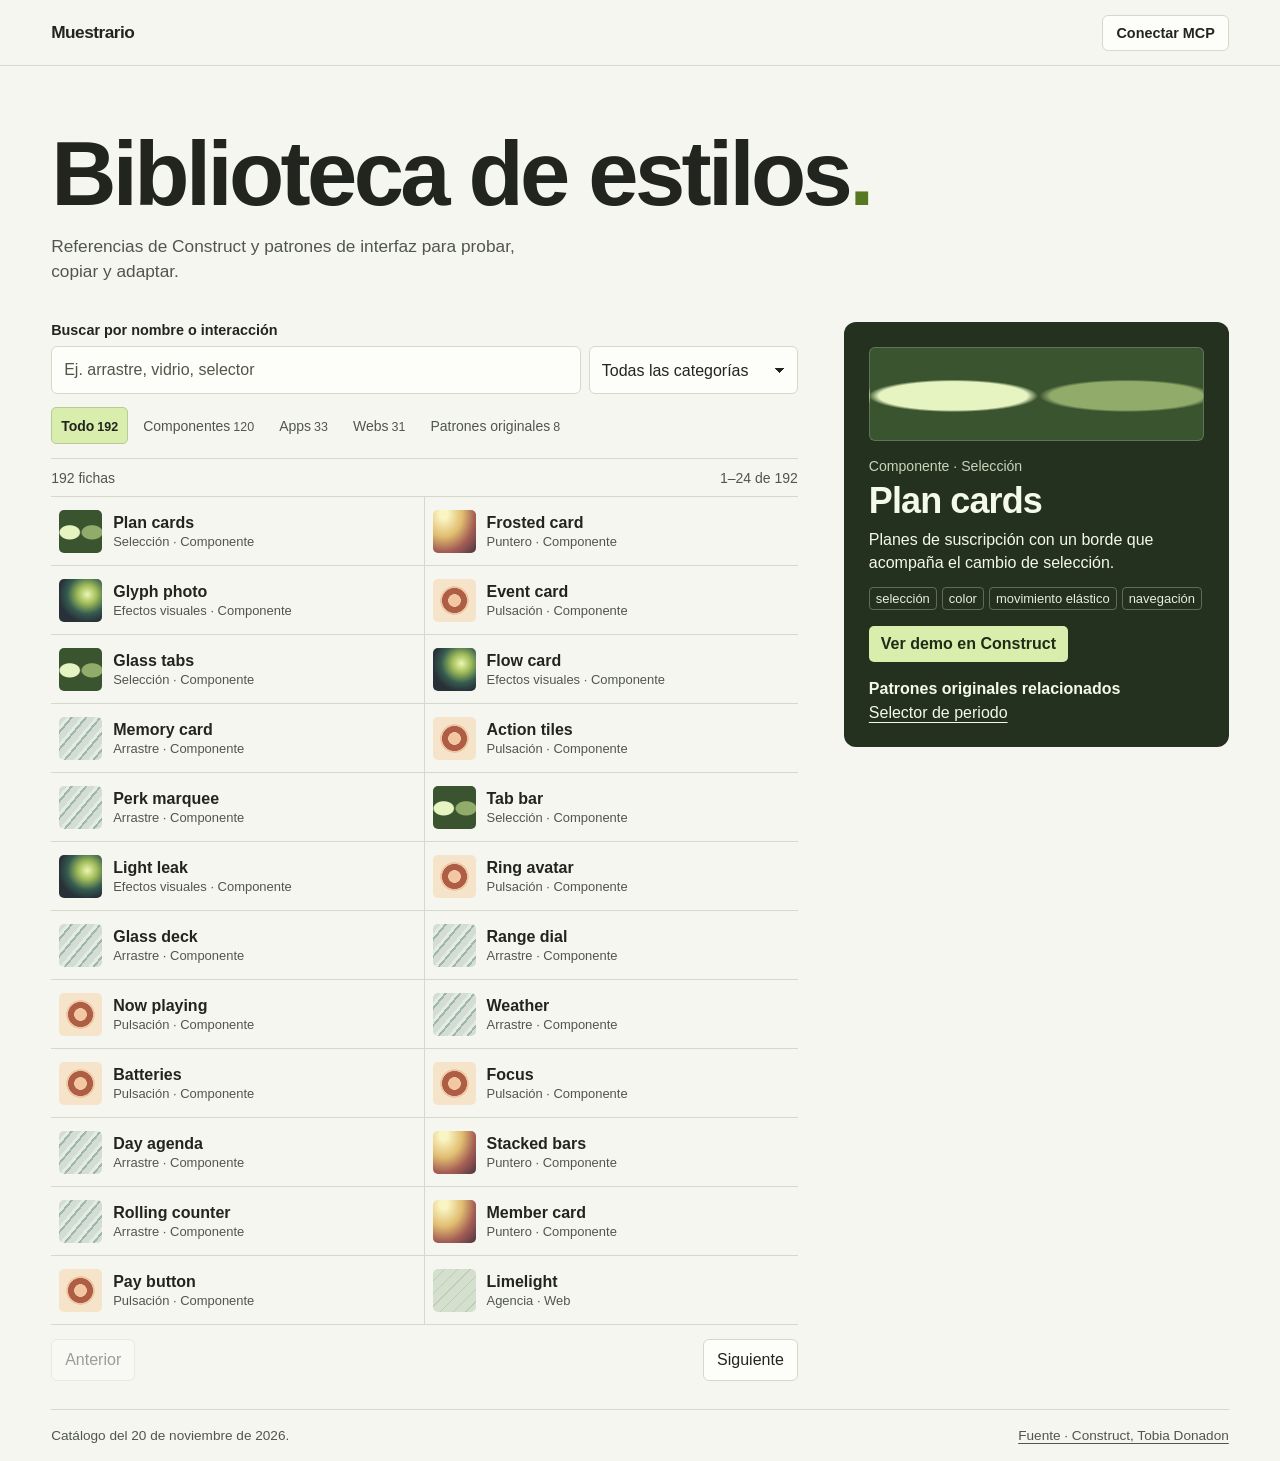
==== index.html @ dcbedd44 "Publica Muestrario y su guía de conexión MCP" ====
<!doctype html>
<html lang="es">
<head>
  <meta charset="utf-8">
  <meta name="viewport" content="width=device-width, initial-scale=1">
  <meta name="description" content="Referencias de interfaz de Construct y patrones originales consultables por MCP.">
  <title>Muestrario · Biblioteca de estilos</title>
  <style>:root {
  color-scheme: light;
  --paper: #f6f6f1;
  --ink: #22251f;
  --muted: #50574a;
  --line: #d5d9cb;
  --field: #fdfdf9;
  --lime: #d9edac;
  --dark: #24311f;
  --soft: #c8d3bb;
  --radius: 12px;
  --space: clamp(16px, 4vw, 52px);
  font-family: "Instrument Sans", "Helvetica Neue", Arial, sans-serif;
  color: var(--ink);
  background: var(--paper);
}

*, *::before, *::after { box-sizing: border-box; }
[hidden] { display: none !important; }
body { margin: 0; }
::selection { color: #182018; background: #c5e289; }
:focus-visible { outline: 3px solid #507524; outline-offset: 3px; }
button, input, select { font: inherit; color: inherit; }
button { cursor: pointer; }
button:disabled { opacity: .42; cursor: default; }
a { color: inherit; text-underline-offset: .22em; }
.wrap { max-width: 1480px; padding-inline: var(--space); margin-inline: auto; }

.top { border-bottom: 1px solid var(--line); }
.top__row { min-height: 65px; display: flex; align-items: center; justify-content: space-between; gap: 12px; }
.wordmark { font-size: 1.08rem; font-weight: 770; letter-spacing: -.03em; text-decoration: none; }
.connect { position: relative; }
.connect summary { display: block; cursor: pointer; background: var(--field); border: 1px solid var(--line); padding: 9px 13px; border-radius: 6px; font-size: .9rem; font-weight: 650; }
.connect summary::-webkit-details-marker { display: none; }
.connect[open] summary { background: var(--lime); }
.connect__content { position: absolute; z-index: 2; right: 0; top: calc(100% + 8px); width: min(385px, calc(100vw - 2 * var(--space))); background: var(--field); border: 1px solid var(--line); border-radius: var(--radius); padding: 20px; box-shadow: 0 13px 36px #1e311921; }
.connect__content h2 { margin: 0; font-size: 1.2rem; }
.connect__content p { margin: 10px 0; line-height: 1.45; }
.connect__example { padding: 10px; border-radius: 6px; background: #ebefdf; }
.plain-link { display: block; width: fit-content; margin-top: 10px; font-weight: 650; }

.intro { padding-block: clamp(29px, 5vw, 68px) clamp(20px, 3vw, 42px); }
h1 { margin: 0; text-wrap: balance; font-size: clamp(2.75rem, 7.2vw, 5.65rem); font-weight: 750; letter-spacing: -.04em; line-height: .98; }
h1 span { color: #557820; }
.intro p { max-width: 52ch; margin: 15px 0 0; color: var(--muted); font-size: 1.08rem; line-height: 1.45; }

.workspace { display: grid; grid-template-columns: minmax(0, 1fr) minmax(290px, 385px); gap: clamp(16px, 4vw, 46px); align-items: start; }
.filters form { margin: 0; }
.filters label { font-weight: 660; display: block; margin-bottom: 8px; font-size: .9rem; }
.search-row { display: grid; grid-template-columns: minmax(0, 1fr) minmax(150px, 28%); gap: 8px; }
.search-row input, .search-row select { width: 100%; min-height: 48px; min-width: 0; border: 1px solid var(--line); background: var(--field); border-radius: 6px; padding: 10px 12px; caret-color: #507524; }
.search-row input::placeholder { color: var(--muted); opacity: 1; }
.search-row select { appearance: none; padding-right: 29px; background: linear-gradient(45deg, transparent 50%, currentColor 50%) calc(100% - 18px) 50% / 5px 5px no-repeat, linear-gradient(135deg, currentColor 50%, transparent 50%) calc(100% - 13px) 50% / 5px 5px no-repeat, var(--field); }
.filters nav { display: flex; flex-wrap: wrap; gap: 5px; margin: 13px 0 14px; }
.type { border: 1px solid transparent; border-radius: 5px; background: transparent; padding: 7px 9px; min-height: 37px; font-size: .875rem; color: var(--muted); }
.type span { font-size: .78rem; font-variant-numeric: tabular-nums; margin-left: 3px; }
.type:hover { background: #e8ecdE; }
.type[aria-pressed="true"] { background: var(--lime); border-color: #b5cb9a; color: var(--ink); font-weight: 680; }

.result-header { min-height: 39px; display: flex; align-items: center; justify-content: space-between; gap: 8px; border-block: 1px solid var(--line); color: var(--muted); font-size: .875rem; font-variant-numeric: tabular-nums; }
.cards { display: grid; grid-template-columns: repeat(2, minmax(0, 1fr)); }
.card { display: grid; grid-template-columns: 43px minmax(0,1fr); align-items: center; gap: 11px; padding: 10px 8px; min-height: 69px; color: inherit; text-decoration: none; border-bottom: 1px solid var(--line); }
.card:nth-child(odd) { border-right: 1px solid var(--line); }
.card:only-of-type { border-right: 0; }
.card:hover { background: #ecf0e4; }
.card[aria-current="true"] { background: var(--lime); }
.card strong { display: block; font-size: 1rem; font-weight: 690; overflow-wrap: anywhere; }
.card small { color: var(--muted); display: block; font-size: .81rem; margin-top: 2px; }
.swatch { display: block; width: 43px; height: 43px; border-radius: 5px; background-color: #d5dfce; background-image: repeating-linear-gradient(135deg, transparent 0 8px, #8eab8255 8px 9px); }
.swatch[data-category="Drag"] { background: repeating-linear-gradient(130deg, #d3ddd6 0 6px, #e2ebe4 6px 9px, #9fb6a8 9px 11px); }
.swatch[data-category="Press"] { background: radial-gradient(circle, #f2c7a2 20%, #ae5e44 22% 40%, #eec6a4 42% 46%, #f6e4ca 48%); }
.swatch[data-category="Hover"] { background: radial-gradient(ellipse at 25% 10%, #faf6c4 8%, #e0bd70 41%, #a55e55 68%, #4b3441); }
.swatch[data-category="Select"] { background: radial-gradient(ellipse at 25% 52%, #e6f4c1 0 21%, transparent 24%), radial-gradient(ellipse at 77% 52%, #91ab6b 0 21%, transparent 24%), #3b5430; }
.swatch[data-category="Type"] { background: repeating-linear-gradient(0deg, #e2daea 0 5px, #75618d 6px 7px, #e2daea 8px 10px); }
.swatch[data-category="Scroll"] { background: repeating-linear-gradient(160deg, #234559 0 6px, #b7d4d0 6px 11px, #79a2a6 11px 15px); }
.swatch[data-category="Loading"] { background: conic-gradient(#93ad6b, #2a4c37, #e7e9b5, #93ad6b); }
.swatch[data-category="Shader"] { background: radial-gradient(ellipse at 66% 36%, #edf6b1, #a0bc59 24%, #355c50 50%, #283038 72%); }
.swatch img { display: block; width: 100%; height: 100%; object-fit: cover; border-radius: inherit; }
.empty { grid-column: 1 / -1; padding: 25px 6px; color: var(--muted); }
.pager { display: flex; justify-content: space-between; margin-top: 14px; }
.pager button { min-height: 42px; background: var(--field); border: 1px solid var(--line); border-radius: 6px; padding: 6px 13px; }

.inspector { position: sticky; top: 14px; background: var(--dark); color: #f4f9e9; border-radius: var(--radius); padding: clamp(16px, 2.5vw, 25px); min-width: 0; }
.inspector :focus-visible { outline-color: var(--lime); }
.inspector h2 { margin: 8px 0; font-size: clamp(1.65rem, 3vw, 2.25rem); line-height: 1.05; letter-spacing: -.025em; overflow-wrap: anywhere; }
.inspector h3 { margin: 18px 0 6px; font-size: 1rem; }
.inspector p { margin: 8px 0 13px; line-height: 1.45; }
.inspector .meta { color: var(--soft); font-size: .88rem; }
.inspector .detail-art { width: 100%; height: 94px; margin-block: 0 17px; border: 1px solid #ffffff30; border-radius: 6px; }
.inspector .detail-art:has(img) { height: auto; aspect-ratio: 2 / 1; }
.inspector .detail-art img { object-fit: cover; }
.inspector .tags { display: flex; flex-wrap: wrap; gap: 5px; padding: 0; margin: 10px 0 16px; list-style: none; }
.tags li { color: #e8eddf; border: 1px solid #a6b19475; border-radius: 4px; padding: 3px 6px; font-size: .81rem; }
.inspector .source { display: inline-block; color: #1d2d17; background: var(--lime); border-radius: 5px; padding: 9px 12px; font-weight: 670; text-decoration: none; }
.inspector .source:hover { background: #e7f4c7; }
.inspector .related { display: flex; flex-wrap: wrap; gap: 5px 12px; }
.inspector iframe { display: block; width: 100%; height: 216px; background: #eaf2e3; border-radius: 6px; border: 1px solid #a9bba3; }
.inspector details { border-top: 1px solid #67775f; margin-top: 14px; padding-top: 10px; }
.inspector summary { cursor: pointer; font-weight: 620; }
.inspector textarea { display: block; width: 100%; margin: 10px 0; min-height: 160px; padding: 10px; background: #182218; color: #fff; border: 1px solid #76856e; border-radius: 5px; resize: vertical; font: .79rem/1.45 monospace; }
.copy, .back { background: transparent; border: 1px solid #a6b194; border-radius: 5px; padding: 7px 10px; min-height: 42px; }
.copy:hover, .back:hover { background: #43593b; }
.back { display: none; margin-bottom: 13px; }
footer { display: flex; flex-wrap: wrap; justify-content: space-between; gap: 6px 20px; padding-block: 18px; margin-top: 28px; border-top: 1px solid var(--line); color: var(--muted); font-size: .85rem; }

@media (min-width: 880px) {
  .inspector { max-height: calc(100dvh - 28px); overflow-y: auto; scrollbar-color: #849775 var(--dark); }
}

@media (max-width: 879px) {
  .workspace { display: block; }
  .inspector { display: none; position: static; }
  .workspace[data-open="true"] .inspector { display: block; }
  .workspace[data-open="true"] .browser { display: none; }
  .workspace[data-open="true"] .back { display: inline-block; }
}

@media (max-width: 530px) {
  .search-row { grid-template-columns: 1fr; }
  .cards { grid-template-columns: 1fr; }
  .card:nth-child(odd) { border-right: 0; }
}
</style>
</head>
<body>
  <header class="top">
    <div class="wrap top__row">
      <a class="wordmark" href="#catalogo">Muestrario</a>
      <details class="connect" id="mcp">
        <summary>Conectar MCP</summary>
        <div class="connect__content">
          <h2>Biblioteca para la IA</h2>
          <p>Conecta el servidor de solo lectura con la configuración incluida. Puede buscar referencias y devolver el código de los patrones originales.</p>
          <p class="connect__example">«Busca un patrón de confirmación para archivar notas. Compáralo con dos referencias y adapta el código al proyecto.»</p>
          <a class="plain-link" href="mcp-config.example.json">Ver configuración de ejemplo</a>
          <a class="plain-link" href="https://github.com/AnglGG/muestrario#mcp-local">Guía de conexión</a>
        </div>
      </details>
    </div>
  </header>

  <main class="wrap" id="catalogo">
    <div class="intro">
      <div>
        <h1>Biblioteca de estilos<span>.</span></h1>
        <p>Referencias de Construct y patrones de interfaz para probar, copiar y adaptar.</p>
      </div>
    </div>

    <div class="workspace" id="workspace">
      <section class="browser" aria-label="Buscar en la biblioteca">
        <div class="filters">
          <form id="filters" role="search">
            <label for="query">Buscar por nombre o interacción</label>
            <div class="search-row">
              <input id="query" type="search" maxlength="200" placeholder="Ej. arrastre, vidrio, selector">
              <select id="category" aria-label="Categoría"><option value="">Todas las categorías</option></select>
            </div>
          </form>
          <nav id="types" aria-label="Tipos de ficha"></nav>
        </div>

        <div class="result-header">
          <span id="result-count" role="status"></span>
          <span id="position"></span>
        </div>
        <div class="cards" id="results"></div>
        <div class="pager" hidden id="pager">
          <button type="button" id="previous">Anterior</button>
          <button type="button" id="next">Siguiente</button>
        </div>
      </section>

      <aside class="inspector" id="inspector" aria-label="Ficha seleccionada">
        <button class="back" type="button" id="back">Volver al catálogo</button>
        <div id="detail"></div>
      </aside>
    </div>

    <footer>
      <span>Catálogo del 20 de noviembre de 2026.</span>
      <a href="https://www.tobiadonadon.com/projects/construct/design" target="_blank" rel="noreferrer">Fuente · Construct, Tobia Donadon</a>
    </footer>
  </main>
  <noscript>Activa JavaScript para buscar y probar los patrones.</noscript>
  <script type="application/json" id="snapshot">{"source":"https://www.tobiadonadon.com/projects/construct/design","author":"Tobia Donadon","capturedAt":"2026-11-20","references":[{"id":"plan-cards","type":"component","name":"Plan cards","category":"Select","url":"https://www.tobiadonadon.com/projects/construct/design?block=plan-cards","free":false,"added":"2026-11-19","tags":["selección","color","movimiento elástico","navegación"],"summary":"Planes de suscripción con un borde que acompaña el cambio de selección."},{"id":"frost-card","type":"component","name":"Frosted card","category":"Hover","url":"https://www.tobiadonadon.com/projects/construct/design?block=frost-card","free":false,"added":"2026-11-19","tags":["pulsación","puntero","vidrio","texto animado","luz","tarjetas"],"summary":"Tarjeta translúcida con inclinación bajo el puntero y revelado de cifras."},{"id":"glyph-photo","type":"component","name":"Glyph photo","category":"Shader","url":"https://www.tobiadonadon.com/projects/construct/design?block=glyph-photo","free":false,"added":"2026-11-19","tags":["puntero","tipografía","fotografía"],"summary":"Fotografía convertida en caracteres con una lente que recupera la imagen."},{"id":"event-card","type":"component","name":"Event card","category":"Press","url":"https://www.tobiadonadon.com/projects/construct/design?block=event-card","free":false,"added":"2026-11-19","tags":["pulsación","fotografía","color","vidrio","transición de estado"],"summary":"Ficha de evento con inscripción reversible y cambio de estado en el botón."},{"id":"glass-tabs","type":"component","name":"Glass tabs","category":"Select","url":"https://www.tobiadonadon.com/projects/construct/design?block=glass-tabs","free":false,"added":"2026-11-19","tags":["selección","vidrio","movimiento elástico","navegación"],"summary":"Barra de pestañas flotante con un indicador elástico y una acción separada."},{"id":"flow-card","type":"component","name":"Flow card","category":"Shader","url":"https://www.tobiadonadon.com/projects/construct/design?block=flow-card","free":false,"added":"2026-11-19","tags":["pulsación","puntero","color","tarjetas"],"summary":"Bandas de color que se separan ante el puntero y producen ondas al pulsar."},{"id":"memory-card","type":"component","name":"Memory card","category":"Drag","url":"https://www.tobiadonadon.com/projects/construct/design?block=memory-card","free":false,"added":"2026-11-19","tags":["arrastre","tipografía","fotografía","vidrio","luz","tarjetas"],"summary":"Pila de recuerdos para clasificar con un gesto hacia un lado u otro."},{"id":"action-tiles","type":"component","name":"Action tiles","category":"Press","url":"https://www.tobiadonadon.com/projects/construct/design?block=action-tiles","free":false,"added":"2026-11-19","tags":["pulsación","transición de estado"],"summary":"Acciones financieras con respuesta direccional y confirmación temporal."},{"id":"perk-marquee","type":"component","name":"Perk marquee","category":"Drag","url":"https://www.tobiadonadon.com/projects/construct/design?block=perk-marquee","free":false,"added":"2026-11-19","tags":["arrastre","color","luz"],"summary":"Carrusel continuo de ventajas que se puede frenar y arrastrar."},{"id":"tab-bar","type":"component","name":"Tab bar","category":"Select","url":"https://www.tobiadonadon.com/projects/construct/design?block=tab-bar","free":false,"added":"2026-11-19","tags":["selección","vidrio","movimiento elástico","navegación"],"summary":"Navegación móvil con iconos que cambian al seleccionar y avisos pendientes."},{"id":"light-leak","type":"component","name":"Light leak","category":"Shader","url":"https://www.tobiadonadon.com/projects/construct/design?block=light-leak","free":false,"added":"2026-11-19","tags":["pulsación","puntero","color","luz"],"summary":"Prisma luminoso que desvía el color al mover el puntero."},{"id":"ring-avatar","type":"component","name":"Ring avatar","category":"Press","url":"https://www.tobiadonadon.com/projects/construct/design?block=ring-avatar","free":false,"added":"2026-11-19","tags":["pulsación","carga","color","luz"],"summary":"Indicador de novedad alrededor de un avatar con estados de carga y visto."},{"id":"glass-deck","type":"component","name":"Glass deck","category":"Drag","url":"https://www.tobiadonadon.com/projects/construct/design?block=glass-deck","free":false,"added":"2026-10-31","tags":["arrastre","pulsación","color","vidrio","tarjetas"],"summary":"Clasificación de tarjetas translúcidas con arrastre y respuesta al umbral."},{"id":"range-dial","type":"component","name":"Range dial","category":"Drag","url":"https://www.tobiadonadon.com/projects/construct/design?block=range-dial","free":false,"added":"2026-10-23","tags":["arrastre","desplazamiento","luz"],"summary":"Termostato circular ajustable con arrastre, rueda y teclado."},{"id":"now-playing","type":"component","name":"Now playing","category":"Press","url":"https://www.tobiadonadon.com/projects/construct/design?block=now-playing","free":false,"added":"2026-11-18","tags":["arrastre","desplazamiento","fotografía","movimiento elástico","tarjetas"],"summary":"Reproductor musical con vinilo animado y control de posición."},{"id":"weather","type":"component","name":"Weather","category":"Drag","url":"https://www.tobiadonadon.com/projects/construct/design?block=weather","free":false,"added":"2026-11-18","tags":["arrastre","pulsación","fotografía","texto animado"],"summary":"Previsión por horas con cinta desplazable y fondo según la hora."},{"id":"batteries","type":"component","name":"Batteries","category":"Press","url":"https://www.tobiadonadon.com/projects/construct/design?block=batteries","free":false,"added":"2026-11-18","tags":["pulsación","puntero","texto animado"],"summary":"Nivel de batería representado con líquido que sube durante la carga."},{"id":"focus-mode","type":"component","name":"Focus","category":"Press","url":"https://www.tobiadonadon.com/projects/construct/design?block=focus-mode","free":false,"added":"2026-10-31","tags":["pulsación","luz"],"summary":"Interruptor de concentración con cambios de iluminación y estado."},{"id":"agenda","type":"component","name":"Day agenda","category":"Drag","url":"https://www.tobiadonadon.com/projects/construct/design?block=agenda","free":false,"added":"2026-11-18","tags":["arrastre","movimiento elástico"],"summary":"Selector horario con inercia y ajuste a intervalos de quince minutos."},{"id":"stacked-bars","type":"component","name":"Stacked bars","category":"Hover","url":"https://www.tobiadonadon.com/projects/construct/design?block=stacked-bars","free":false,"added":"2026-10-23","tags":["puntero","luz"],"summary":"Gráfico apilado con énfasis por fecha y aislamiento por serie."},{"id":"rolling-counter","type":"component","name":"Rolling counter","category":"Drag","url":"https://www.tobiadonadon.com/projects/construct/design?block=rolling-counter","free":false,"added":"2026-10-23","tags":["arrastre","desplazamiento","pulsación","texto animado"],"summary":"Contador de pasos con dígitos rodantes y progreso hacia un objetivo."},{"id":"member-card","type":"component","name":"Member card","category":"Hover","url":"https://www.tobiadonadon.com/projects/construct/design?block=member-card","free":false,"added":"2026-10-23","tags":["puntero","color","efecto 3D","tarjetas"],"summary":"Tarjeta de membresía con relieve y reflejos que siguen el puntero."},{"id":"pay-button","type":"component","name":"Pay button","category":"Press","url":"https://www.tobiadonadon.com/projects/construct/design?block=pay-button","free":false,"added":"2026-10-23","tags":["pulsación","luz","sonido","transición de estado"],"summary":"Botón de pago que pasa por espera y confirmación dentro del mismo espacio."},{"id":"limelight","type":"website","name":"Limelight","category":"Agency","url":"https://www.tobiadonadon.com/projects/construct/design?block=limelight","free":false,"added":"2026-11-19","tags":["pulsación","puntero","fotografía","color","luz"],"poster":"https://www.tobiadonadon.com/design/websites/limelight/poster.webp"},{"id":"swipe-deck","type":"component","name":"Swipe deck","category":"Drag","url":"https://www.tobiadonadon.com/projects/construct/design?block=swipe-deck","free":false,"added":"2026-10-23","tags":["arrastre","movimiento elástico","efecto 3D","tarjetas"],"summary":"Pila de tarjetas para elegir o descartar con umbral y retorno."},{"id":"sora","type":"website","name":"Sora","category":"Finance","url":"https://www.tobiadonadon.com/projects/construct/design?block=sora","free":false,"added":"2026-11-19","tags":["puntero","movimiento elástico","efecto 3D","formularios","tarjetas"],"poster":"https://www.tobiadonadon.com/design/websites/sora/poster.webp"},{"id":"ora-call","type":"website","name":"Ora","category":"AI","url":"https://www.tobiadonadon.com/projects/construct/design?block=ora-call","free":false,"added":"2026-11-19","tags":["selección","tipografía","vidrio"],"poster":"https://www.tobiadonadon.com/design/websites/ora-call/poster.webp"},{"id":"leo","type":"website","name":"Leo","category":"Portfolio","url":"https://www.tobiadonadon.com/projects/construct/design?block=leo","free":false,"added":"2026-11-19","tags":["pulsación","puntero","fotografía"],"poster":"https://www.tobiadonadon.com/design/websites/leo/poster.webp"},{"id":"alpina","type":"website","name":"Alpina","category":"Travel","url":"https://www.tobiadonadon.com/projects/construct/design?block=alpina","free":false,"added":"2026-11-19","tags":["puntero","selección"],"poster":"https://www.tobiadonadon.com/design/websites/alpina/poster.webp"},{"id":"hana","type":"website","name":"Hana","category":"Portfolio","url":"https://www.tobiadonadon.com/projects/construct/design?block=hana","free":false,"added":"2026-11-19","tags":["puntero","fotografía","vidrio","transición de estado"],"poster":"https://www.tobiadonadon.com/design/websites/hana/poster.webp"},{"id":"petal","type":"website","name":"Petal","category":"Commerce","url":"https://www.tobiadonadon.com/projects/construct/design?block=petal","free":false,"added":"2026-11-19","tags":[],"poster":"https://www.tobiadonadon.com/design/websites/petal/poster.webp"},{"id":"aerie","type":"website","name":"Aerie","category":"Studio","url":"https://www.tobiadonadon.com/projects/construct/design?block=aerie","free":false,"added":"2026-11-19","tags":["puntero","sonido"],"poster":"https://www.tobiadonadon.com/design/websites/aerie/poster.webp"},{"id":"halcyon","type":"website","name":"Halcyon","category":"AI","url":"https://www.tobiadonadon.com/projects/construct/design?block=halcyon","free":false,"added":"2026-11-19","tags":["puntero","tipografía","efecto 3D","luz"],"poster":"https://www.tobiadonadon.com/design/websites/halcyon/poster.webp"},{"id":"prism","type":"app","name":"Prism","category":"Productivity","url":"https://www.tobiadonadon.com/projects/construct/design?block=prism","free":false,"added":"2026-11-19","tags":["arrastre","selección","fotografía","color","vidrio","luz","precios"],"poster":"https://www.tobiadonadon.com/design/apps/prism/poster.webp"},{"id":"album-stack","type":"component","name":"Album stack","category":"Drag","url":"https://www.tobiadonadon.com/projects/construct/design?block=album-stack","free":false,"added":"2026-10-23","tags":["arrastre","pulsación","movimiento elástico"],"summary":"Pila de portadas que se reordena con un gesto y revela el disco al reproducir."},{"id":"dot-globe","type":"component","name":"Dot globe","category":"Drag","url":"https://www.tobiadonadon.com/projects/construct/design?block=dot-globe","free":false,"added":"2026-10-23","tags":["arrastre","vidrio","luz"],"summary":"Globo de puntos con rotación, inercia y saltos angulares."},{"id":"recall","type":"app","name":"Recall","category":"Productivity","url":"https://www.tobiadonadon.com/projects/construct/design?block=recall","free":false,"added":"2026-11-19","tags":["arrastre","selección","tipografía","fotografía","vidrio","texto animado","tarjetas","navegación"],"poster":"https://www.tobiadonadon.com/design/apps/recall/poster.webp"},{"id":"eye-follow","type":"component","name":"Eyes","category":"Hover","url":"https://www.tobiadonadon.com/projects/construct/design?block=eye-follow","free":false,"added":"2026-10-23","tags":["pulsación","puntero"],"summary":"Figura cuyas pupilas siguen el puntero y reaccionan a su velocidad."},{"id":"ember","type":"app","name":"Ember","category":"Finance","url":"https://www.tobiadonadon.com/projects/construct/design?block=ember","free":false,"added":"2026-11-19","tags":["pulsación","vidrio","texto animado","luz","tarjetas"],"poster":"https://www.tobiadonadon.com/design/apps/ember/poster.webp"},{"id":"gather","type":"app","name":"Gather","category":"Social","url":"https://www.tobiadonadon.com/projects/construct/design?block=gather","free":false,"added":"2026-11-19","tags":["fotografía","color","movimiento elástico","tarjetas"],"poster":"https://www.tobiadonadon.com/design/apps/gather/poster.webp"},{"id":"lump","type":"app","name":"Lump","category":"Finance","url":"https://www.tobiadonadon.com/projects/construct/design?block=lump","free":false,"added":"2026-11-18","tags":["arrastre","pulsación"],"poster":"https://www.tobiadonadon.com/design/apps/lump/poster.webp"},{"id":"vane","type":"app","name":"Vane","category":"Travel","url":"https://www.tobiadonadon.com/projects/construct/design?block=vane","free":false,"added":"2026-11-18","tags":["arrastre","color","luz"],"poster":"https://www.tobiadonadon.com/design/apps/vane/poster.webp"},{"id":"forge","type":"website","name":"Forge","category":"AI","url":"https://www.tobiadonadon.com/projects/construct/design?block=forge","free":false,"added":"2026-11-17","tags":["tipografía"],"poster":"https://www.tobiadonadon.com/design/websites/forge/poster.webp"},{"id":"halo","type":"app","name":"Halo","category":"Productivity","url":"https://www.tobiadonadon.com/projects/construct/design?block=halo","free":false,"added":"2026-11-18","tags":["vidrio","tarjetas"],"poster":"https://www.tobiadonadon.com/design/apps/halo/poster.webp"},{"id":"knead","type":"app","name":"Knead","category":"Finance","url":"https://www.tobiadonadon.com/projects/construct/design?block=knead","free":false,"added":"2026-11-18","tags":["arrastre","pulsación"],"poster":"https://www.tobiadonadon.com/design/apps/knead/poster.webp"},{"id":"torus","type":"app","name":"Torus","category":"Health","url":"https://www.tobiadonadon.com/projects/construct/design?block=torus","free":false,"added":"2026-11-18","tags":["arrastre","desplazamiento","pulsación","luz","tarjetas"],"poster":"https://www.tobiadonadon.com/design/apps/torus/poster.webp"},{"id":"kin","type":"website","name":"Kin","category":"Health","url":"https://www.tobiadonadon.com/projects/construct/design?block=kin","free":false,"added":"2026-11-17","tags":["desplazamiento","puntero","vidrio","luz"],"poster":"https://www.tobiadonadon.com/design/websites/kin/poster.webp"},{"id":"particle-word","type":"component","name":"Particles","category":"Hover","url":"https://www.tobiadonadon.com/projects/construct/design?block=particle-word","free":false,"added":"2026-10-23","tags":["pulsación"],"summary":"Texto construido con partículas que se dispersan y vuelven a formar letras."},{"id":"alba","type":"app","name":"Alba","category":"Home","url":"https://www.tobiadonadon.com/projects/construct/design?block=alba","free":false,"added":"2026-11-18","tags":["luz"],"poster":"https://www.tobiadonadon.com/design/apps/alba/poster.webp"},{"id":"nightshift","type":"website","name":"Nightshift","category":"AI","url":"https://www.tobiadonadon.com/projects/construct/design?block=nightshift","free":false,"added":"2026-11-18","tags":["arrastre","desplazamiento","pulsación","formularios"],"poster":"https://www.tobiadonadon.com/design/websites/nightshift/poster.webp"},{"id":"nova","type":"website","name":"Nova","category":"AI","url":"https://www.tobiadonadon.com/projects/construct/design?block=nova","free":false,"added":"2026-11-18","tags":["pulsación","tipografía"],"poster":"https://www.tobiadonadon.com/design/websites/nova/poster.webp"},{"id":"vault","type":"website","name":"Vault","category":"Finance","url":"https://www.tobiadonadon.com/projects/construct/design?block=vault","free":false,"added":"2026-11-18","tags":["vidrio","luz","precios"],"poster":"https://www.tobiadonadon.com/design/websites/vault/poster.webp"},{"id":"wren","type":"app","name":"Wren","category":"Productivity","url":"https://www.tobiadonadon.com/projects/construct/design?block=wren","free":false,"added":"2026-11-18","tags":["tarjetas"],"poster":"https://www.tobiadonadon.com/design/apps/wren/poster.webp"},{"id":"phone-island","type":"component","name":"Island","category":"Press","url":"https://www.tobiadonadon.com/projects/construct/design?block=phone-island","free":false,"added":"2026-10-23","tags":["pulsación"],"summary":"Indicador compacto que se expande para mostrar una actividad."},{"id":"bottom-sheet","type":"component","name":"Bottom sheet","category":"Drag","url":"https://www.tobiadonadon.com/projects/construct/design?block=bottom-sheet","free":false,"added":"2026-11-18","tags":["arrastre","movimiento elástico"],"summary":"Panel inferior con tres alturas y ajuste según la distancia y velocidad del gesto."},{"id":"brasa","type":"app","name":"Brasa","category":"Home","url":"https://www.tobiadonadon.com/projects/construct/design?block=brasa","free":false,"added":"2026-11-18","tags":["arrastre","pulsación","color","precios"],"poster":"https://www.tobiadonadon.com/design/apps/brasa/poster.webp"},{"id":"ciao","type":"website","name":"Ciao","category":"Portfolio","url":"https://www.tobiadonadon.com/projects/construct/design?block=ciao","free":false,"added":"2026-11-18","tags":["pulsación","tipografía","efecto 3D"],"poster":"https://www.tobiadonadon.com/design/websites/ciao/poster.webp"},{"id":"pitch","type":"website","name":"Pitch","category":"AI","url":"https://www.tobiadonadon.com/projects/construct/design?block=pitch","free":false,"added":"2026-11-18","tags":["arrastre","desplazamiento","luz"],"poster":"https://www.tobiadonadon.com/design/websites/pitch/poster.webp"},{"id":"notch-slider","type":"component","name":"Notch slider","category":"Drag","url":"https://www.tobiadonadon.com/projects/construct/design?block=notch-slider","free":false,"added":"2026-11-17","tags":["arrastre","pulsación","texto animado","luz"],"summary":"Deslizador con marcas, puntos de atracción y cifra animada."},{"id":"onboard","type":"app","name":"Onboard","category":"Productivity","url":"https://www.tobiadonadon.com/projects/construct/design?block=onboard","free":false,"added":"2026-11-17","tags":["arrastre","selección","color","precios"],"poster":"https://www.tobiadonadon.com/design/apps/onboard/poster.webp"},{"id":"envelope","type":"component","name":"Envelope","category":"Hover","url":"https://www.tobiadonadon.com/projects/construct/design?block=envelope","free":false,"added":"2026-10-23","tags":["pulsación","puntero","selección","movimiento elástico","efecto 3D","sonido","tarjetas","navegación"],"summary":"Sobre que se abre para revelar una tarjeta con ratón, tacto o teclado."},{"id":"dozen","type":"website","name":"Dozen","category":"Agency","url":"https://www.tobiadonadon.com/projects/construct/design?block=dozen","free":false,"added":"2026-11-18","tags":["puntero","fotografía","color"],"poster":"https://www.tobiadonadon.com/design/websites/dozen/poster.webp"},{"id":"gassa","type":"website","name":"Gassa","category":"Commerce","url":"https://www.tobiadonadon.com/projects/construct/design?block=gassa","free":false,"added":"2026-11-18","tags":["selección","fotografía","color"],"poster":"https://www.tobiadonadon.com/design/websites/gassa/poster.webp"},{"id":"quanta","type":"website","name":"Quanta","category":"AI","url":"https://www.tobiadonadon.com/projects/construct/design?block=quanta","free":true,"added":"2026-11-18","tags":[],"poster":"https://www.tobiadonadon.com/design/websites/quanta/poster.webp"},{"id":"till","type":"app","name":"Till","category":"Finance","url":"https://www.tobiadonadon.com/projects/construct/design?block=till","free":false,"added":"2026-11-18","tags":["vidrio","luz"],"poster":"https://www.tobiadonadon.com/design/apps/till/poster.webp"},{"id":"dash","type":"app","name":"Dash","category":"Food","url":"https://www.tobiadonadon.com/projects/construct/design?block=dash","free":false,"added":"2026-11-18","tags":["arrastre","pulsación","efecto 3D","tarjetas"],"poster":"https://www.tobiadonadon.com/design/apps/dash/poster.webp"},{"id":"data-table","type":"component","name":"Data table","category":"Select","url":"https://www.tobiadonadon.com/projects/construct/design?block=data-table","free":false,"added":"2026-11-18","tags":["pulsación","selección","movimiento elástico","datos"],"summary":"Tabla ordenable en la que se animan las filas y sus barras de escala."},{"id":"drift","type":"app","name":"Drift","category":"Health","url":"https://www.tobiadonadon.com/projects/construct/design?block=drift","free":false,"added":"2026-11-18","tags":["arrastre","desplazamiento","pulsación","luz"],"poster":"https://www.tobiadonadon.com/design/apps/drift/poster.webp"},{"id":"lumen","type":"website","name":"Lumen","category":"Finance","url":"https://www.tobiadonadon.com/projects/construct/design?block=lumen","free":false,"added":"2026-11-18","tags":["puntero","vidrio","efecto 3D","luz","tarjetas"],"poster":"https://www.tobiadonadon.com/design/websites/lumen/poster.webp"},{"id":"tooltip-follow","type":"component","name":"Tooltip follow","category":"Hover","url":"https://www.tobiadonadon.com/projects/construct/design?block=tooltip-follow","free":false,"added":"2026-11-18","tags":["movimiento elástico"],"summary":"Ayuda contextual compartida que se desplaza entre controles."},{"id":"breathe","type":"app","name":"Breathe","category":"Health","url":"https://www.tobiadonadon.com/projects/construct/design?block=breathe","free":false,"added":"2026-11-17","tags":["pulsación","luz"],"poster":"https://www.tobiadonadon.com/design/apps/breathe/poster.webp"},{"id":"check-list","type":"component","name":"Check list","category":"Press","url":"https://www.tobiadonadon.com/projects/construct/design?block=check-list","free":false,"added":"2026-11-17","tags":["arrastre","transición de estado"],"summary":"Una animación conecta la marca de tarea con el tachado de su texto."},{"id":"trail","type":"app","name":"Trail","category":"Health","url":"https://www.tobiadonadon.com/projects/construct/design?block=trail","free":false,"added":"2026-11-17","tags":["pulsación","sonido"],"poster":"https://www.tobiadonadon.com/design/apps/trail/poster.webp"},{"id":"before-after","type":"component","name":"Before & after","category":"Drag","url":"https://www.tobiadonadon.com/projects/construct/design?block=before-after","free":false,"added":"2026-10-23","tags":["arrastre","pulsación"],"summary":"Comparador de dos imágenes alineadas con un divisor deslizante."},{"id":"chat","type":"app","name":"Chat","category":"Social","url":"https://www.tobiadonadon.com/projects/construct/design?block=chat","free":false,"added":"2026-11-18","tags":["pulsación"],"poster":"https://www.tobiadonadon.com/design/apps/chat/poster.webp"},{"id":"madder","type":"website","name":"Madder","category":"Commerce","url":"https://www.tobiadonadon.com/projects/construct/design?block=madder","free":false,"added":"2026-11-18","tags":["arrastre","selección","tipografía","color"],"poster":"https://www.tobiadonadon.com/design/websites/madder/poster.webp"},{"id":"plan-picker","type":"component","name":"Plan picker","category":"Select","url":"https://www.tobiadonadon.com/projects/construct/design?block=plan-picker","free":false,"added":"2026-11-18","tags":["pulsación","texto animado","movimiento elástico"],"summary":"Comparador de planes en columnas que cambia al alternar el periodo de cobro."},{"id":"pocket","type":"app","name":"Pocket","category":"Finance","url":"https://www.tobiadonadon.com/projects/construct/design?block=pocket","free":false,"added":"2026-11-18","tags":["arrastre","pulsación","vidrio"],"poster":"https://www.tobiadonadon.com/design/apps/pocket/poster.webp"},{"id":"lift","type":"app","name":"Lift","category":"Health","url":"https://www.tobiadonadon.com/projects/construct/design?block=lift","free":false,"added":"2026-11-17","tags":["sonido"],"poster":"https://www.tobiadonadon.com/design/apps/lift/poster.webp"},{"id":"card-fan","type":"component","name":"Card fan","category":"Press","url":"https://www.tobiadonadon.com/projects/construct/design?block=card-fan","free":false,"added":"2026-10-23","tags":["pulsación","tarjetas"],"summary":"Pila de tarjetas bancarias que se abre en abanico para elegir una."},{"id":"daybook","type":"app","name":"Daybook","category":"Productivity","url":"https://www.tobiadonadon.com/projects/construct/design?block=daybook","free":false,"added":"2026-11-18","tags":["pulsación","color","efecto 3D","transición de estado"],"poster":"https://www.tobiadonadon.com/design/apps/daybook/poster.webp"},{"id":"loop","type":"app","name":"Loop","category":"Social","url":"https://www.tobiadonadon.com/projects/construct/design?block=loop","free":false,"added":"2026-11-18","tags":["arrastre","pulsación","fotografía","color","tarjetas"],"poster":"https://www.tobiadonadon.com/design/apps/loop/poster.webp"},{"id":"pith","type":"website","name":"Pith","category":"Commerce","url":"https://www.tobiadonadon.com/projects/construct/design?block=pith","free":false,"added":"2026-11-18","tags":["selección","tipografía","color","precios"],"poster":"https://www.tobiadonadon.com/design/websites/pith/poster.webp"},{"id":"pod","type":"app","name":"Pod","category":"Music","url":"https://www.tobiadonadon.com/projects/construct/design?block=pod","free":false,"added":"2026-11-17","tags":["arrastre","desplazamiento","luz"],"poster":"https://www.tobiadonadon.com/design/apps/pod/poster.webp"},{"id":"volt","type":"app","name":"Volt","category":"Travel","url":"https://www.tobiadonadon.com/projects/construct/design?block=volt","free":false,"added":"2026-11-17","tags":["arrastre","desplazamiento"],"poster":"https://www.tobiadonadon.com/design/apps/volt/poster.webp"},{"id":"command-menu","type":"component","name":"Command menu","category":"Type","url":"https://www.tobiadonadon.com/projects/construct/design?block=command-menu","free":false,"added":"2026-10-23","tags":["tipografía"],"summary":"Paleta de comandos con filtro, navegación por flechas y ejecución."},{"id":"maison-sel","type":"website","name":"Maison Sel","category":"Commerce","url":"https://www.tobiadonadon.com/projects/construct/design?block=maison-sel","free":false,"added":"2026-11-18","tags":["puntero","selección","vidrio"],"poster":"https://www.tobiadonadon.com/design/websites/maison-sel/poster.webp"},{"id":"notes","type":"app","name":"Notes","category":"Productivity","url":"https://www.tobiadonadon.com/projects/construct/design?block=notes","free":false,"added":"2026-11-18","tags":["arrastre","selección","movimiento elástico","transición de estado"],"poster":"https://www.tobiadonadon.com/design/apps/notes/poster.webp"},{"id":"hold-to-confirm","type":"component","name":"Hold to confirm","category":"Press","url":"https://www.tobiadonadon.com/projects/construct/design?block=hold-to-confirm","free":true,"added":"2026-10-23","tags":["color","transición de estado"],"summary":"Pulsación sostenida con progreso visible y cancelación al soltar pronto."},{"id":"add-to-cart","type":"component","name":"Add to cart","category":"Press","url":"https://www.tobiadonadon.com/projects/construct/design?block=add-to-cart","free":false,"added":"2026-11-18","tags":["arrastre","pulsación","selección","fotografía","color","tarjetas"],"summary":"Selector de color y confirmación de añadir mediante un gesto visual hacia la bolsa."},{"id":"context-menu","type":"component","name":"Context menu","category":"Press","url":"https://www.tobiadonadon.com/projects/construct/design?block=context-menu","free":false,"added":"2026-11-18","tags":["arrastre","pulsación","movimiento elástico"],"summary":"Menú contextual anclado al punto de pulsación con selección por arrastre."},{"id":"select-menu","type":"component","name":"Select menu","category":"Select","url":"https://www.tobiadonadon.com/projects/construct/design?block=select-menu","free":false,"added":"2026-11-18","tags":["pulsación","selección","movimiento elástico","tarjetas"],"summary":"Selector cuyos elementos se despliegan desde una pila compacta."},{"id":"signal","type":"website","name":"Signal","category":"Agency","url":"https://www.tobiadonadon.com/projects/construct/design?block=signal","free":false,"added":"2026-11-18","tags":["arrastre","color","luz"],"poster":"https://www.tobiadonadon.com/design/websites/signal/poster.webp"},{"id":"split-gate","type":"component","name":"Split gate","category":"Scroll","url":"https://www.tobiadonadon.com/projects/construct/design?block=split-gate","free":false,"added":"2026-11-18","tags":["desplazamiento","tipografía"],"summary":"Titular que se separa por la mitad al desplazar para destapar el contenido."},{"id":"gate","type":"app","name":"Gate","category":"Travel","url":"https://www.tobiadonadon.com/projects/construct/design?block=gate","free":false,"added":"2026-11-17","tags":["pulsación"],"poster":"https://www.tobiadonadon.com/design/apps/gate/poster.webp"},{"id":"hearth","type":"app","name":"Hearth","category":"Home","url":"https://www.tobiadonadon.com/projects/construct/design?block=hearth","free":false,"added":"2026-11-17","tags":["arrastre","fotografía","luz"],"poster":"https://www.tobiadonadon.com/design/apps/hearth/poster.webp"},{"id":"file-tree","type":"component","name":"File tree","category":"Press","url":"https://www.tobiadonadon.com/projects/construct/design?block=file-tree","free":false,"added":"2026-11-18","tags":["color","movimiento elástico"],"summary":"Árbol de carpetas con entrada escalonada y continuidad de la selección."},{"id":"profile-card","type":"component","name":"Profile card","category":"Hover","url":"https://www.tobiadonadon.com/projects/construct/design?block=profile-card","free":false,"added":"2026-11-18","tags":["puntero","tarjetas"],"summary":"Ficha de perfil que se expande desde una etiqueta e incluye seguimiento."},{"id":"relay","type":"website","name":"Relay","category":"AI","url":"https://www.tobiadonadon.com/projects/construct/design?block=relay","free":false,"added":"2026-11-18","tags":["selección","efecto 3D","transición de estado"],"poster":"https://www.tobiadonadon.com/design/websites/relay/poster.webp"},{"id":"tabs-glide","type":"component","name":"Tabs glide","category":"Select","url":"https://www.tobiadonadon.com/projects/construct/design?block=tabs-glide","free":false,"added":"2026-11-18","tags":["puntero","selección","movimiento elástico","navegación"],"summary":"Pestañas con un indicador que se estira al viajar entre opciones."},{"id":"ledger","type":"app","name":"Ledger","category":"Finance","url":"https://www.tobiadonadon.com/projects/construct/design?block=ledger","free":false,"added":"2026-11-17","tags":["desplazamiento","datos","precios"],"poster":"https://www.tobiadonadon.com/design/apps/ledger/poster.webp"},{"id":"async-button","type":"component","name":"Async button","category":"Press","url":"https://www.tobiadonadon.com/projects/construct/design?block=async-button","free":false,"added":"2026-11-18","tags":["pulsación","carga","movimiento elástico","transición de estado"],"summary":"Botón de guardado con estados de espera, éxito, fallo y reintento."},{"id":"canopy","type":"website","name":"Canopy","category":"SaaS","url":"https://www.tobiadonadon.com/projects/construct/design?block=canopy","free":false,"added":"2026-11-18","tags":["arrastre","luz","tarjetas"],"poster":"https://www.tobiadonadon.com/design/websites/canopy/poster.webp"},{"id":"pile-up","type":"component","name":"Pile up","category":"Scroll","url":"https://www.tobiadonadon.com/projects/construct/design?block=pile-up","free":false,"added":"2026-11-18","tags":["desplazamiento","movimiento elástico","efecto 3D"],"summary":"Pasos que se apilan al desplazar mientras los previos pierden protagonismo."},{"id":"bar-chart","type":"component","name":"Bar chart","category":"Hover","url":"https://www.tobiadonadon.com/projects/construct/design?block=bar-chart","free":false,"added":"2026-11-17","tags":["puntero"],"summary":"Gráfico de barras que cambia el nivel de detalle y señala valores al apuntar."},{"id":"scrub-number","type":"component","name":"Scrub number","category":"Drag","url":"https://www.tobiadonadon.com/projects/construct/design?block=scrub-number","free":false,"added":"2026-11-17","tags":["arrastre","desplazamiento","pulsación","puntero","tipografía","formularios"],"summary":"Campo numérico ajustable arrastrando su etiqueta o escribiendo una expresión."},{"id":"stay","type":"app","name":"Stay","category":"Travel","url":"https://www.tobiadonadon.com/projects/construct/design?block=stay","free":false,"added":"2026-11-17","tags":["arrastre","pulsación","selección","fotografía","precios"],"poster":"https://www.tobiadonadon.com/design/apps/stay/poster.webp"},{"id":"ledgerline","type":"website","name":"Ledgerline","category":"Finance","url":"https://www.tobiadonadon.com/projects/construct/design?block=ledgerline","free":false,"added":"2026-11-18","tags":["arrastre","luz"],"poster":"https://www.tobiadonadon.com/design/websites/ledgerline/poster.webp"},{"id":"date-range","type":"component","name":"Date range","category":"Drag","url":"https://www.tobiadonadon.com/projects/construct/design?block=date-range","free":false,"added":"2026-11-18","tags":["arrastre","pulsación","movimiento elástico"],"summary":"Calendario con selección por arrastre y conexión visual entre semanas."},{"id":"donut-chart","type":"component","name":"Donut chart","category":"Drag","url":"https://www.tobiadonadon.com/projects/construct/design?block=donut-chart","free":false,"added":"2026-11-18","tags":["arrastre","movimiento elástico","luz"],"summary":"Gráfico circular giratorio que resalta el sector bajo una marca fija."},{"id":"side-reel","type":"component","name":"Side reel","category":"Scroll","url":"https://www.tobiadonadon.com/projects/construct/design?block=side-reel","free":false,"added":"2026-11-18","tags":["desplazamiento","movimiento elástico"],"summary":"Carrusel horizontal gobernado por el desplazamiento vertical y con parallax."},{"id":"stepper-flow","type":"component","name":"Stepper flow","category":"Press","url":"https://www.tobiadonadon.com/projects/construct/design?block=stepper-flow","free":false,"added":"2026-11-18","tags":["pulsación","movimiento elástico","transición de estado"],"summary":"Flujo por pasos con confirmación y progreso alrededor de la acción principal."},{"id":"ferment","type":"website","name":"Ferment","category":"Commerce","url":"https://www.tobiadonadon.com/projects/construct/design?block=ferment","free":false,"added":"2026-11-17","tags":[],"poster":"https://www.tobiadonadon.com/design/websites/ferment/poster.webp"},{"id":"mise","type":"app","name":"Mise","category":"Food","url":"https://www.tobiadonadon.com/projects/construct/design?block=mise","free":false,"added":"2026-11-17","tags":["pulsación","formularios"],"poster":"https://www.tobiadonadon.com/design/apps/mise/poster.webp"},{"id":"scan","type":"app","name":"Scan","category":"Productivity","url":"https://www.tobiadonadon.com/projects/construct/design?block=scan","free":false,"added":"2026-11-17","tags":["pulsación","fotografía"],"poster":"https://www.tobiadonadon.com/design/apps/scan/poster.webp"},{"id":"paper-loader","type":"component","name":"Paper loader","category":"Loading","url":"https://www.tobiadonadon.com/projects/construct/design?block=paper-loader","free":false,"added":"2026-10-23","tags":["arrastre","tarjetas"],"summary":"Indicador de espera con piezas que cambian de forma al reordenarse."},{"id":"harvest","type":"website","name":"Harvest","category":"Commerce","url":"https://www.tobiadonadon.com/projects/construct/design?block=harvest","free":false,"added":"2026-11-18","tags":["precios"],"poster":"https://www.tobiadonadon.com/design/websites/harvest/poster.webp"},{"id":"inline-alert","type":"component","name":"Inline alert","category":"Press","url":"https://www.tobiadonadon.com/projects/construct/design?block=inline-alert","free":false,"added":"2026-11-18","tags":["arrastre","pulsación","transición de estado"],"summary":"Aviso cuya acción actualiza el estado y deja sitio al siguiente mensaje."},{"id":"activity-heatmap","type":"component","name":"Activity heatmap","category":"Hover","url":"https://www.tobiadonadon.com/projects/construct/design?block=activity-heatmap","free":false,"added":"2026-11-17","tags":["pulsación","puntero"],"summary":"Calendario de actividad con detalle por día y filtro por mes."},{"id":"receipt","type":"component","name":"Receipt","category":"Loading","url":"https://www.tobiadonadon.com/projects/construct/design?block=receipt","free":false,"added":"2026-10-23","tags":["pulsación"],"summary":"Animación de impresión que sustituye un recibo y despliega sus líneas."},{"id":"bloom","type":"website","name":"Bloom","category":"Health","url":"https://www.tobiadonadon.com/projects/construct/design?block=bloom","free":false,"added":"2026-11-18","tags":["puntero","vidrio","luz"],"poster":"https://www.tobiadonadon.com/design/websites/bloom/poster.webp"},{"id":"confirm-pop","type":"component","name":"Confirm pop","category":"Press","url":"https://www.tobiadonadon.com/projects/construct/design?block=confirm-pop","free":false,"added":"2026-11-18","tags":["pulsación"],"summary":"Acción de borrado que se abre en dos opciones de cancelación y confirmación."},{"id":"promo-code","type":"component","name":"Promo code","category":"Type","url":"https://www.tobiadonadon.com/projects/construct/design?block=promo-code","free":false,"added":"2026-11-18","tags":["formularios"],"summary":"Código promocional con confirmación visual del descuento y error explicativo."},{"id":"reading-light","type":"component","name":"Reading light","category":"Scroll","url":"https://www.tobiadonadon.com/projects/construct/design?block=reading-light","free":false,"added":"2026-11-18","tags":["desplazamiento","luz"],"summary":"Texto que adquiere énfasis por tramos según el desplazamiento."},{"id":"tag-input","type":"component","name":"Tag input","category":"Type","url":"https://www.tobiadonadon.com/projects/construct/design?block=tag-input","free":false,"added":"2026-11-18","tags":["pulsación","selección","tipografía","navegación"],"summary":"Campo que convierte texto en etiquetas y permite volver a editarlas."},{"id":"sleeve","type":"app","name":"Sleeve","category":"Music","url":"https://www.tobiadonadon.com/projects/construct/design?block=sleeve","free":false,"added":"2026-11-17","tags":["pulsación"],"poster":"https://www.tobiadonadon.com/design/apps/sleeve/poster.webp"},{"id":"split-panes","type":"component","name":"Split view","category":"Drag","url":"https://www.tobiadonadon.com/projects/construct/design?block=split-panes","free":false,"added":"2026-10-23","tags":["arrastre","navegación"],"summary":"Editor con divisores redimensionables y barra lateral plegable."},{"id":"price-switch","type":"component","name":"Price switch","category":"Drag","url":"https://www.tobiadonadon.com/projects/construct/design?block=price-switch","free":false,"added":"2026-11-18","tags":["arrastre","texto animado","movimiento elástico","precios"],"summary":"Conmutador de facturación que anima cifras y ahorro con el movimiento."},{"id":"tidal","type":"website","name":"Tidal","category":"SaaS","url":"https://www.tobiadonadon.com/projects/construct/design?block=tidal","free":false,"added":"2026-11-17","tags":["puntero","tarjetas"],"poster":"https://www.tobiadonadon.com/design/websites/tidal/poster.webp"},{"id":"image-accordion","type":"component","name":"Image accordion","category":"Hover","url":"https://www.tobiadonadon.com/projects/construct/design?block=image-accordion","free":false,"added":"2026-11-18","tags":["puntero","fotografía","movimiento elástico"],"summary":"Galería de franjas que abren una foto y revelan su pie."},{"id":"search-live","type":"component","name":"Search live","category":"Type","url":"https://www.tobiadonadon.com/projects/construct/design?block=search-live","free":false,"added":"2026-11-18","tags":["tipografía"],"summary":"Buscador que destaca la mejor coincidencia y permite recorrer alternativas."},{"id":"skeleton-swap","type":"component","name":"Skeleton swap","category":"Loading","url":"https://www.tobiadonadon.com/projects/construct/design?block=skeleton-swap","free":false,"added":"2026-11-18","tags":["arrastre","desplazamiento","carga"],"summary":"Transición entre esqueleto y contenido con un divisor manipulable."},{"id":"year-ring","type":"component","name":"Year ring","category":"Scroll","url":"https://www.tobiadonadon.com/projects/construct/design?block=year-ring","free":false,"added":"2026-11-18","tags":["desplazamiento","texto animado"],"summary":"Resumen anual que añade arcos mensuales conforme se desplaza la página."},{"id":"prompt-input","type":"component","name":"Prompt input","category":"Type","url":"https://www.tobiadonadon.com/projects/construct/design?block=prompt-input","free":false,"added":"2026-10-23","tags":["pulsación","tipografía","formularios"],"summary":"Caja de chat que crece al escribir y permite detener la respuesta."},{"id":"flow-index","type":"component","name":"Flow index","category":"Scroll","url":"https://www.tobiadonadon.com/projects/construct/design?block=flow-index","free":false,"added":"2026-11-18","tags":["desplazamiento","pulsación"],"summary":"Índice que sigue la sección activa con un indicador que se desplaza entre filas."},{"id":"kanban-drag","type":"component","name":"Kanban drag","category":"Drag","url":"https://www.tobiadonadon.com/projects/construct/design?block=kanban-drag","free":false,"added":"2026-11-18","tags":["pulsación","selección","movimiento elástico","transición de estado","tarjetas"],"summary":"Tablero con previsualización del hueco y actualización de recuentos al mover tarjetas."},{"id":"file-folder","type":"component","name":"Folder","category":"Hover","url":"https://www.tobiadonadon.com/projects/construct/design?block=file-folder","free":false,"added":"2026-10-23","tags":["pulsación","puntero","selección"],"summary":"Carpeta que revela sus archivos en abanico y permite seleccionar uno."},{"id":"assignee-picker","type":"component","name":"Assignees","category":"Drag","url":"https://www.tobiadonadon.com/projects/construct/design?block=assignee-picker","free":false,"added":"2026-11-18","tags":["arrastre","pulsación","movimiento elástico"],"summary":"Asignación de un miembro al arrastrar su avatar a una tarea."},{"id":"toast-stack","type":"component","name":"Toast stack","category":"Press","url":"https://www.tobiadonadon.com/projects/construct/design?block=toast-stack","free":false,"added":"2026-11-18","tags":["arrastre","pulsación","puntero","movimiento elástico","transición de estado"],"summary":"Pila de avisos con deshacer temporal, expansión y descarte por gesto."},{"id":"agent-run","type":"component","name":"Agent run","category":"Loading","url":"https://www.tobiadonadon.com/projects/construct/design?block=agent-run","free":false,"added":"2026-11-17","tags":["carga","transición de estado"],"summary":"Registro de ejecución que actualiza pasos y culmina en un resumen de cambios."},{"id":"bead-rail","type":"component","name":"Bead rail","category":"Drag","url":"https://www.tobiadonadon.com/projects/construct/design?block=bead-rail","free":false,"added":"2026-11-18","tags":["arrastre"],"summary":"Control de cantidad mediante cuentas que se empujan entre sí."},{"id":"marble-pick","type":"component","name":"Marble pick","category":"Select","url":"https://www.tobiadonadon.com/projects/construct/design?block=marble-pick","free":false,"added":"2026-11-18","tags":["arrastre","selección"],"summary":"Selector con una esfera que se ajusta a posiciones discretas."},{"id":"pull-cord","type":"component","name":"Pull cord","category":"Drag","url":"https://www.tobiadonadon.com/projects/construct/design?block=pull-cord","free":false,"added":"2026-11-18","tags":["pulsación","luz"],"summary":"Interruptor accionado por un cordón que supera un umbral de arrastre."},{"id":"swing-bell","type":"component","name":"Swing bell","category":"Press","url":"https://www.tobiadonadon.com/projects/construct/design?block=swing-bell","free":false,"added":"2026-11-18","tags":[],"summary":"Preferencia de notificaciones con campana y respuesta pendular."},{"id":"taut-line","type":"component","name":"Taut line","category":"Drag","url":"https://www.tobiadonadon.com/projects/construct/design?block=taut-line","free":false,"added":"2026-11-18","tags":["arrastre"],"summary":"Deslizador que representa la tensión al apartar el tirador de su eje."},{"id":"wax-seal","type":"component","name":"Wax seal","category":"Press","url":"https://www.tobiadonadon.com/projects/construct/design?block=wax-seal","free":false,"added":"2026-11-18","tags":["pulsación","movimiento elástico","transición de estado"],"summary":"Casilla de verificación que se representa como un sello reversible."},{"id":"voice-note","type":"component","name":"Voice note","category":"Press","url":"https://www.tobiadonadon.com/projects/construct/design?block=voice-note","free":false,"added":"2026-11-17","tags":["sonido"],"summary":"Grabación por pulsación sostenida, gesto de cancelación y control de reproducción."},{"id":"like-burst","type":"component","name":"Like burst","category":"Press","url":"https://www.tobiadonadon.com/projects/construct/design?block=like-burst","free":false,"added":"2026-10-23","tags":["color","texto animado","sonido"],"summary":"Reacción reversible con contador y respuesta breve al activarla."},{"id":"picker-wheel","type":"component","name":"Picker wheel","category":"Drag","url":"https://www.tobiadonadon.com/projects/construct/design?block=picker-wheel","free":false,"added":"2026-10-23","tags":["arrastre","selección","efecto 3D","sonido"],"summary":"Selector de hora con columnas desplazables y ajuste a filas."},{"id":"reactions","type":"component","name":"Reactions","category":"Drag","url":"https://www.tobiadonadon.com/projects/construct/design?block=reactions","free":false,"added":"2026-11-18","tags":["arrastre","pulsación","puntero"],"summary":"Pegatinas que se colocan sobre un mensaje mediante arrastre y se pueden retirar."},{"id":"pull-refresh","type":"component","name":"Pull to refresh","category":"Scroll","url":"https://www.tobiadonadon.com/projects/construct/design?block=pull-refresh","free":false,"added":"2026-11-17","tags":["carga","color","movimiento elástico"],"summary":"Actualización de un listado tras arrastrar más allá de un umbral."},{"id":"swipe-to-pay","type":"component","name":"Swipe to pay","category":"Drag","url":"https://www.tobiadonadon.com/projects/construct/design?block=swipe-to-pay","free":false,"added":"2026-10-23","tags":["arrastre","movimiento elástico","sonido","transición de estado"],"summary":"Control deslizante que confirma un pago al llegar al extremo y vuelve si se suelta pronto."},{"id":"app-sidebar","type":"component","name":"Sidebar","category":"Press","url":"https://www.tobiadonadon.com/projects/construct/design?block=app-sidebar","free":false,"added":"2026-11-18","tags":["pulsación","movimiento elástico","navegación"],"summary":"Barra lateral que se pliega en un carril de iconos conservando el estado activo."},{"id":"upload-drop","type":"component","name":"Upload drop","category":"Drag","url":"https://www.tobiadonadon.com/projects/construct/design?block=upload-drop","free":false,"added":"2026-11-18","tags":["selección","efecto 3D","transición de estado"],"summary":"Zona de subida donde la tarjeta del archivo muestra su progreso."},{"id":"notif-stack","type":"component","name":"Notification stack","category":"Drag","url":"https://www.tobiadonadon.com/projects/construct/design?block=notif-stack","free":false,"added":"2026-11-17","tags":["arrastre","pulsación"],"summary":"Agrupación de notificaciones que se despliega y permite descarte individual."},{"id":"segmented-control","type":"component","name":"Segmented control","category":"Select","url":"https://www.tobiadonadon.com/projects/construct/design?block=segmented-control","free":true,"added":"2026-10-23","tags":["selección","movimiento elástico"],"summary":"Selector de periodo con indicador móvil y navegación mediante teclado."},{"id":"star-rating","type":"component","name":"Star rating","category":"Select","url":"https://www.tobiadonadon.com/projects/construct/design?block=star-rating","free":false,"added":"2026-11-18","tags":[],"summary":"Valoración por estrellas con respuesta continua y etiqueta legible."},{"id":"sparkline-scrub","type":"component","name":"Price chart","category":"Hover","url":"https://www.tobiadonadon.com/projects/construct/design?block=sparkline-scrub","free":false,"added":"2026-11-18","tags":["puntero","datos","tarjetas","precios"],"summary":"Serie de precios con cursor que muestra fecha y valor."},{"id":"signature-pad","type":"component","name":"Signature pad","category":"Drag","url":"https://www.tobiadonadon.com/projects/construct/design?block=signature-pad","free":false,"added":"2026-11-18","tags":["arrastre"],"summary":"Captura de firma con grosor variable según la velocidad del trazo."},{"id":"stretch-switch","type":"component","name":"Stretch switch","category":"Press","url":"https://www.tobiadonadon.com/projects/construct/design?block=stretch-switch","free":false,"added":"2026-10-23","tags":["pulsación"],"summary":"Conmutador binario cuyo tirador se estira al desplazarse."},{"id":"reorder-list","type":"component","name":"Reorder list","category":"Drag","url":"https://www.tobiadonadon.com/projects/construct/design?block=reorder-list","free":false,"added":"2026-11-18","tags":["luz"],"summary":"Lista de prioridades con asa, posición de destino y reordenación."},{"id":"seat-stepper","type":"component","name":"Seat stepper","category":"Press","url":"https://www.tobiadonadon.com/projects/construct/design?block=seat-stepper","free":false,"added":"2026-10-23","tags":["texto animado","precios"],"summary":"Selector de cantidad con repetición sostenida, límites y actualización de precio."},{"id":"code-boxes","type":"component","name":"Code boxes","category":"Type","url":"https://www.tobiadonadon.com/projects/construct/design?block=code-boxes","free":false,"added":"2026-10-23","tags":["tipografía"],"summary":"Entrada de código de verificación con pegado y feedback de validación."},{"id":"thinking-shimmer","type":"component","name":"Thinking shimmer","category":"Loading","url":"https://www.tobiadonadon.com/projects/construct/design?block=thinking-shimmer","free":true,"added":"2026-10-23","tags":[],"summary":"Texto de espera para mostrar que una respuesta se está preparando."},{"id":"magnetic-button","type":"component","name":"Magnetic button","category":"Hover","url":"https://www.tobiadonadon.com/projects/construct/design?block=magnetic-button","free":false,"added":"2026-10-23","tags":["puntero","movimiento elástico"],"summary":"Acción que inclina su contenido hacia el puntero y vuelve al centro."},{"id":"password-strength","type":"component","name":"Password strength","category":"Type","url":"https://www.tobiadonadon.com/projects/construct/design?block=password-strength","free":false,"added":"2026-11-18","tags":["movimiento elástico"],"summary":"Indicador por reglas para mostrar requisitos de contraseña cumplidos."},{"id":"copy-field","type":"component","name":"Copy field","category":"Press","url":"https://www.tobiadonadon.com/projects/construct/design?block=copy-field","free":false,"added":"2026-10-23","tags":["pulsación","transición de estado"],"summary":"Campo copiable que destaca el texto y confirma el resultado."},{"id":"dot-field","type":"component","name":"Dot field","category":"Hover","url":"https://www.tobiadonadon.com/projects/construct/design?block=dot-field","free":false,"added":"2026-10-23","tags":["pulsación","puntero"],"summary":"Paisaje de semitono que deforma sus puntos cerca del puntero."},{"id":"avatar-stack","type":"component","name":"Avatar stack","category":"Hover","url":"https://www.tobiadonadon.com/projects/construct/design?block=avatar-stack","free":false,"added":"2026-10-23","tags":["puntero"],"summary":"Grupo de avatares que se abre y muestra el nombre bajo el puntero."},{"id":"magnify-dock","type":"component","name":"Dock","category":"Hover","url":"https://www.tobiadonadon.com/projects/construct/design?block=magnify-dock","free":false,"added":"2026-10-23","tags":["pulsación","puntero","movimiento elástico"],"summary":"Dock de aplicaciones que aumenta los elementos cerca del puntero."},{"id":"bit-dunes","type":"component","name":"Bit dunes","category":"Shader","url":"https://www.tobiadonadon.com/projects/construct/design?block=bit-dunes","free":false,"added":"2026-11-18","tags":["puntero","color","luz","formularios"],"summary":"Escena de dunas con tramado binario e iluminación localizada."},{"id":"card-printer","type":"component","name":"Card printer","category":"Press","url":"https://www.tobiadonadon.com/projects/construct/design?block=card-printer","free":false,"added":"2026-11-18","tags":["puntero","efecto 3D","luz","tarjetas"],"summary":"Creación de tarjeta virtual con animación de emisión desde una ranura."},{"id":"door-code","type":"component","name":"Door code","category":"Type","url":"https://www.tobiadonadon.com/projects/construct/design?block=door-code","free":false,"added":"2026-11-18","tags":["pulsación","tipografía","formularios"],"summary":"Inicio de sesión sin contraseña que expande la acción en un campo de código."},{"id":"file-hatch","type":"component","name":"File hatch","category":"Loading","url":"https://www.tobiadonadon.com/projects/construct/design?block=file-hatch","free":false,"added":"2026-11-18","tags":["pulsación","datos"],"summary":"Descarga cancelable que se transforma en una vista del archivo recibido."},{"id":"glyph-smoke","type":"component","name":"Glyph smoke","category":"Shader","url":"https://www.tobiadonadon.com/projects/construct/design?block=glyph-smoke","free":false,"added":"2026-11-18","tags":["puntero","tipografía","color","formularios"],"summary":"Simulación de humo con caracteres e interacción localizada."},{"id":"high-window","type":"component","name":"High window","category":"Shader","url":"https://www.tobiadonadon.com/projects/construct/design?block=high-window","free":false,"added":"2026-11-18","tags":["puntero","luz"],"summary":"Haces de luz volumétrica cuyo ángulo responde al puntero."},{"id":"lost-zero","type":"component","name":"Lost zero","category":"Drag","url":"https://www.tobiadonadon.com/projects/construct/design?block=lost-zero","free":false,"added":"2026-11-18","tags":["arrastre","selección","movimiento elástico"],"summary":"Página de error con un dígito manipulable que recupera su posición."},{"id":"open-strings","type":"component","name":"Open strings","category":"Shader","url":"https://www.tobiadonadon.com/projects/construct/design?block=open-strings","free":false,"added":"2026-11-18","tags":["puntero","formularios"],"summary":"Campo de líneas flexibles que se apartan y oscilan al atravesarlas."},{"id":"poured-chrome","type":"component","name":"Poured chrome","category":"Shader","url":"https://www.tobiadonadon.com/projects/construct/design?block=poured-chrome","free":false,"added":"2026-11-18","tags":["arrastre","puntero","fotografía","luz"],"summary":"Superficie metálica con reflejos que se deforman en ondas."},{"id":"powder-light","type":"component","name":"Powder light","category":"Shader","url":"https://www.tobiadonadon.com/projects/construct/design?block=powder-light","free":false,"added":"2026-11-18","tags":["puntero","color","luz"],"summary":"Halo de luz con grano y centro que se desplaza con el puntero."},{"id":"shower-door","type":"component","name":"Shower door","category":"Shader","url":"https://www.tobiadonadon.com/projects/construct/design?block=shower-door","free":false,"added":"2026-11-18","tags":["puntero","color","vidrio","luz"],"summary":"Distorsión de luces en franjas para simular vidrio acanalado."},{"id":"streak-flame","type":"component","name":"Streak flame","category":"Press","url":"https://www.tobiadonadon.com/projects/construct/design?block=streak-flame","free":false,"added":"2026-11-18","tags":["arrastre","texto animado","transición de estado"],"summary":"Recompensa visual por registrar un día y continuar una racha."},{"id":"tear-stub","type":"component","name":"Tear stub","category":"Drag","url":"https://www.tobiadonadon.com/projects/construct/design?block=tear-stub","free":false,"added":"2026-11-18","tags":["arrastre","transición de estado"],"summary":"Confirmación por arrastre con un efecto de desgarro al superar el umbral."},{"id":"wet-paint","type":"component","name":"Wet paint","category":"Shader","url":"https://www.tobiadonadon.com/projects/construct/design?block=wet-paint","free":false,"added":"2026-11-18","tags":["puntero","color"],"summary":"Malla de color que sigue el trazo del puntero y recupera la forma."}],"recipes":[{"id":"seleccion-intervalo","name":"Selector de periodo","category":"Select","summary":"Opciones excluyentes que permanecen visibles. El indicador secundario confirma qué intervalo está activo.","usage":"Úsalo para elegir un intervalo de datos o una preferencia corta. Si las opciones abren paneles, adapta la semántica al patrón de pestañas.","controls":"Elige un periodo. Con el foco en un periodo, usa las flechas.","tags":["filtro","selección","radios","tabs","periodo","segmented control"],"references":["segmented-control","tabs-glide","plan-cards"],"code":"\u003cstyle>\n  .periodos { border: 0; margin: 0; padding: 0; }\n  .periodos legend { margin-bottom: 10px; font-weight: 600; }\n  .periodos__fila { display: flex; flex-wrap: wrap; gap: 6px; }\n  .periodos label { display: flex; align-items: center; gap: 6px; padding: 9px; border: 1px solid #137c64; border-radius: 6px; cursor: pointer; }\n  .periodos label:has(:checked) { color: #fff; background: #174d40; }\n  .periodos input { accent-color: #137c64; }\n\u003c/style>\n\u003cfieldset class=\"periodos\">\n  \u003clegend>Intervalo de actividad\u003c/legend>\n  \u003cdiv class=\"periodos__fila\">\n    \u003clabel>\u003cinput type=\"radio\" name=\"intervalo\" value=\"dia\"> Día\u003c/label>\n    \u003clabel>\u003cinput type=\"radio\" name=\"intervalo\" value=\"semana\" checked> Semana\u003c/label>\n    \u003clabel>\u003cinput type=\"radio\" name=\"intervalo\" value=\"mes\"> Mes\u003c/label>\n  \u003c/div>\n\u003c/fieldset>\n"},{"id":"confirmacion-en-dos-pasos","name":"Confirmación en dos pasos","category":"Press","summary":"La primera acción despliega una decisión cerca del botón. Solo la confirmación aplica el cambio.","usage":"Nombra la consecuencia y ofrece cancelar. Para datos recuperables, valora deshacer tras aplicar el cambio. La demo simula el archivado.","controls":"Pulsa Archivar y elige Cancelar o Sí, archivar.","tags":["confirmación","borrar","destructivo","archivar","notas","click","press"],"references":["confirm-pop","hold-to-confirm","inline-alert","check-list"],"code":"\u003cbutton type=\"button\" id=\"archive-start\" aria-expanded=\"false\" aria-controls=\"archive-options\">Archivar nota\u003c/button>\n\u003cdiv id=\"archive-options\" hidden>\n  \u003cp>La nota se moverá al archivo.\u003c/p>\n  \u003cbutton type=\"button\" id=\"archive-cancel\">Cancelar\u003c/button>\n  \u003cbutton type=\"button\" id=\"archive-confirm\">Sí, archivar\u003c/button>\n\u003c/div>\n\u003cp id=\"archive-result\" role=\"status\" tabindex=\"-1\">\u003c/p>\n\u003cscript>\n  {\n    const start = document.querySelector('#archive-start')\n    const options = document.querySelector('#archive-options')\n    const result = document.querySelector('#archive-result')\n    const cancel = document.querySelector('#archive-cancel')\n\n    start.onclick = () => {\n      options.hidden = false\n      start.setAttribute('aria-expanded', 'true')\n      cancel.focus()\n    }\n\n    function closeConfirmation() {\n      options.hidden = true\n      start.setAttribute('aria-expanded', 'false')\n      start.focus()\n    }\n\n    cancel.onclick = closeConfirmation\n    options.onkeydown = event => {\n      if (event.key === 'Escape') closeConfirmation()\n    }\n\n    document.querySelector('#archive-confirm').onclick = () => {\n      options.hidden = true\n      start.hidden = true\n      start.setAttribute('aria-expanded', 'false')\n      result.textContent = 'Nota archivada.'\n      result.focus()\n    }\n  }\n\u003c/script>\n"},{"id":"comparador-de-capas","name":"Comparador de capas","category":"Drag","summary":"Un deslizador recorta la segunda capa y mantiene las dos muestras alineadas.","usage":"Compara dos versiones con el mismo encuadre. Mantén etiquetas visibles en ambos extremos y conserva un control de rango nativo.","controls":"Arrastra el deslizador o ajústalo con las flechas.","tags":["before after","comparación","antes después","arrastre","slider","range"],"references":["before-after","skeleton-swap","notch-slider","split-panes"],"code":"\u003cstyle>\n  .comparacion { --revelado: 50%; width: min(100%, 340px); margin: 0 auto; }\n  .comparacion__muestra { position: relative; border-radius: 8px; overflow: hidden; height: 112px; }\n  .comparacion__capa { position: absolute; inset: 0; display: grid; place-items: center; font-size: 4rem; line-height: 1; font-weight: 800; }\n  .comparacion__antes { color: #31413b; background: #d9e4de; }\n  .comparacion__despues { color: #ffe2b1; background: #551542; clip-path: inset(0 calc(100% - var(--revelado)) 0 0); }\n  .comparacion__marcador { position: absolute; inset: 0 auto 0 var(--revelado); width: 2px; background: white; transform: translateX(-50%); }\n  .comparacion input { width: 100%; accent-color: #551542; margin: 0; }\n  .comparacion label { display: block; text-align: center; margin-top: 8px; }\n\u003c/style>\n\u003cdiv class=\"comparacion\">\n  \u003cdiv class=\"comparacion__muestra\" aria-hidden=\"true\">\n    \u003cdiv class=\"comparacion__capa comparacion__antes\">Aa\u003c/div>\n    \u003cdiv class=\"comparacion__capa comparacion__despues\">Aa\u003c/div>\n    \u003cdiv class=\"comparacion__marcador\">\u003c/div>\n  \u003c/div>\n  \u003clabel for=\"comparacion-rango\">Proporción de la segunda versión\u003c/label>\n  \u003cinput id=\"comparacion-rango\" type=\"range\" value=\"50\" aria-valuetext=\"50 %\">\n\u003c/div>\n\u003cscript>\n  {\n    const rango = document.querySelector('#comparacion-rango')\n    rango.addEventListener('input', () => {\n      rango.closest('.comparacion').style.setProperty('--revelado', rango.value + '%')\n      rango.setAttribute('aria-valuetext', rango.value + ' %')\n    })\n  }\n\u003c/script>\n"},{"id":"realce-de-datos","name":"Realce de datos","category":"Hover","summary":"Un dato activo se resalta y actualiza una lectura común, con el eje siempre visible.","usage":"Destaca valores sin modificar la escala ni mover las marcas. Permite seleccionar el dato con tacto y teclado.","controls":"Apunta, toca o enfoca una de las barras.","tags":["gráfico","barras","hover","puntero","tooltip","datos","chart"],"references":["stacked-bars","bar-chart","sparkline-scrub","activity-heatmap"],"code":"\u003cstyle>\n  .grafico { width: min(100%, 340px); margin: auto; }\n  .grafico output { display: block; font-weight: 700; margin-bottom: 9px; }\n  .grafico__fila { display: flex; align-items: flex-end; justify-content: space-between; gap: 7px; min-height: 100px; }\n  .grafico button { display: grid; gap: 5px; flex: 1; min-width: 0; padding: 4px 1px; background: none; border: 0; color: #173627; }\n  .grafico button span { display: block; border-radius: 4px 4px 0 0; height: var(--valor); background: #b2c7b1; }\n  .grafico button[aria-pressed=\"true\"] span { background: #1b6147; }\n\u003c/style>\n\u003csection class=\"grafico\" aria-label=\"Sesiones por día\">\n  \u003coutput aria-live=\"off\">Lunes · 18 sesiones\u003c/output>\n  \u003cdiv class=\"grafico__fila\">\n    \u003cbutton type=\"button\" style=\"--valor: 36px\" aria-label=\"Lunes · 18 sesiones\" aria-pressed=\"true\">\u003cspan>\u003c/span>Lu\u003c/button>\n    \u003cbutton type=\"button\" style=\"--valor: 56px\" aria-label=\"Martes · 28 sesiones\" aria-pressed=\"false\">\u003cspan>\u003c/span>Ma\u003c/button>\n    \u003cbutton type=\"button\" style=\"--valor: 80px\" aria-label=\"Miércoles · 40 sesiones\" aria-pressed=\"false\">\u003cspan>\u003c/span>Mi\u003c/button>\n    \u003cbutton type=\"button\" style=\"--valor: 46px\" aria-label=\"Jueves · 23 sesiones\" aria-pressed=\"false\">\u003cspan>\u003c/span>Ju\u003c/button>\n    \u003cbutton type=\"button\" style=\"--valor: 66px\" aria-label=\"Viernes · 33 sesiones\" aria-pressed=\"false\">\u003cspan>\u003c/span>Vi\u003c/button>\n  \u003c/div>\n\u003c/section>\n\u003cscript>\n  {\n    const chart = document.querySelector('.grafico')\n    const buttons = [...chart.querySelectorAll('button')]\n    buttons.forEach(button => {\n      function showValue() {\n        for (const item of buttons) item.setAttribute('aria-pressed', String(item === button))\n        chart.querySelector('output').textContent = button.getAttribute('aria-label')\n      }\n      button.addEventListener('pointerenter', showValue)\n      button.addEventListener('focus', showValue)\n      button.addEventListener('click', showValue)\n    })\n  }\n\u003c/script>\n"},{"id":"indice-activo","name":"Índice de lectura","category":"Scroll","summary":"El índice actualiza su sección activa al recorrer el documento y permite saltar a cualquiera.","usage":"Conserva encabezados reales. Usa aria-current para informar qué sección está visible y respeta la preferencia de movimiento reducido.","controls":"Desplaza las secciones o pulsa uno de los títulos del índice.","tags":["índice","toc","scroll","lectura","documentación","navegación"],"references":["flow-index","reading-light","pile-up"],"code":"\u003cstyle>\n  .lectura { display: grid; grid-template-columns: 90px 1fr; gap: 12px; width: min(100%, 410px); margin: auto; }\n  .lectura nav { display: grid; align-content: start; gap: 4px; }\n  .lectura button { text-align: left; color: #232920; background: transparent; border: 1px solid transparent; border-radius: 5px; padding: 4px; }\n  .lectura button[aria-current=\"location\"] { color: #fff; background: #284a35; }\n  .lectura article { height: 118px; overflow-y: auto; border: 1px solid #b5c6ad; border-radius: 6px; padding-inline: 8px; }\n  .lectura section { min-height: 100%; padding: 10px 0; }\n  .lectura h2, .lectura p { margin: 0 0 5px; }\n  .lectura h2 { font-size: 1rem; }\n\u003c/style>\n\u003cdiv class=\"lectura\">\n  \u003cnav aria-label=\"Índice de la guía\">\n    \u003cbutton type=\"button\" aria-current=\"location\">Material\u003c/button>\n    \u003cbutton type=\"button\">Medidas\u003c/button>\n    \u003cbutton type=\"button\">Montaje\u003c/button>\n  \u003c/nav>\n  \u003carticle tabindex=\"0\" aria-label=\"Guía de impresión\">\n    \u003csection>\u003ch2>Material\u003c/h2>\u003cp>Escoge papel mate y una tinta de alto contraste.\u003c/p>\u003c/section>\n    \u003csection>\u003ch2>Medidas\u003c/h2>\u003cp>Deja margen junto a los bordes de corte.\u003c/p>\u003c/section>\n    \u003csection>\u003ch2>Montaje\u003c/h2>\u003cp>Comprueba la alineación antes de fijar las piezas.\u003c/p>\u003c/section>\n  \u003c/article>\n\u003c/div>\n\u003cscript>\n  {\n    const reader = document.querySelector('.lectura article')\n    const sections = [...reader.querySelectorAll('section')]\n    const links = [...document.querySelectorAll('.lectura nav button')]\n    const offset = section => reader.scrollTop + section.getBoundingClientRect().top - reader.getBoundingClientRect().top - reader.clientTop\n    function updateIndex() {\n      const active = sections.findLastIndex(section => offset(section) \u003c= reader.scrollTop + 2)\n      links.forEach((link, index) => {\n        if (index === active) link.setAttribute('aria-current', 'location')\n        else link.removeAttribute('aria-current')\n      })\n    }\n    links.forEach((link, index) => {\n      link.onclick = () => {\n        reader.scrollTop = offset(sections[index])\n        reader.focus({ preventScroll: true })\n      }\n    })\n    reader.addEventListener('scroll', updateIndex, { passive: true })\n  }\n\u003c/script>\n"},{"id":"etiquetas-editables","name":"Etiquetas editables","category":"Type","summary":"Convierte la entrada en una lista de etiquetas que se pueden quitar o volver a editar.","usage":"Separa el valor guardado de la entrada pendiente. Conserva el foco, evita duplicados y deja que termine la composición de teclado.","controls":"Escribe y añade con Enter. Usa Retroceso en un campo vacío para editar la última etiqueta.","tags":["input","formulario","texto","escribir","chips","tag input"],"references":["tag-input","prompt-input","search-live"],"code":"\u003cstyle>\n  .etiquetas { width: min(100%, 420px); margin: auto; }\n  .etiquetas label { display: block; margin-bottom: 6px; }\n  .etiquetas input { width: min(55%, 220px); padding: 7px; font: inherit; border: 1px solid #56866b; border-radius: 5px; }\n  .etiquetas ul { display: flex; flex-wrap: wrap; gap: 4px; padding: 0; margin: 8px 0; list-style: none; }\n  .etiquetas li button { padding: 3px 6px; }\n  .etiquetas p { margin: 5px 0; }\n\u003c/style>\n\u003cform class=\"etiquetas\">\n  \u003clabel for=\"etiquetas-entrada\">Etiquetas de la nota\u003c/label>\n  \u003cinput id=\"etiquetas-entrada\" placeholder=\"Ej. contraste\" maxlength=\"30\">\n  \u003cbutton type=\"submit\">Añadir\u003c/button>\n  \u003cul aria-label=\"Etiquetas añadidas\">\u003c/ul>\n  \u003cp role=\"status\">\u003c/p>\n\u003c/form>\n\u003cscript>\n  {\n    const form = document.querySelector('.etiquetas')\n    const field = form.querySelector('input')\n    const list = form.querySelector('ul')\n    const status = form.querySelector('[role=status]')\n    const tags = ['Diseño']\n\n    function renderTags() {\n      list.replaceChildren()\n      tags.forEach((tag, index) => {\n        const item = document.createElement('li')\n        const remove = document.createElement('button')\n        remove.type = 'button'\n        remove.textContent = tag + ' ×'\n        remove.setAttribute('aria-label', 'Quitar ' + tag)\n        remove.onclick = () => {\n          tags.splice(index, 1)\n          renderTags()\n          field.focus()\n          status.textContent = 'Etiqueta retirada.'\n        }\n        item.append(remove)\n        list.append(item)\n      })\n    }\n\n    form.onsubmit = event => {\n      event.preventDefault()\n      const tag = field.value.trim()\n      if (!tag) return\n      if (tags.some(value => value.toLocaleLowerCase() === tag.toLocaleLowerCase())) {\n        status.textContent = 'La etiqueta ya existe.'\n        return\n      }\n      if (tags.length >= 4) {\n        status.textContent = 'La muestra admite hasta cuatro etiquetas.'\n        return\n      }\n      tags.push(tag)\n      renderTags()\n      field.value = ''\n      field.focus()\n      status.textContent = 'Etiqueta añadida.'\n    }\n\n    field.onkeydown = event => {\n      if (event.isComposing) return\n      if (event.key === 'Backspace' && !field.value && tags.length) {\n        event.preventDefault()\n        field.value = tags.pop()\n        renderTags()\n        status.textContent = 'Editando la última etiqueta.'\n      }\n    }\n\n    renderTags()\n  }\n\u003c/script>\n"},{"id":"guardado-asincrono","name":"Guardado asíncrono","category":"Loading","summary":"Una acción conserva su sitio mientras pasa por espera, error recuperable y éxito.","usage":"En producción, vincula el éxito a la respuesta real. Conserva los cambios locales si falla y evita envíos simultáneos.","controls":"El primer intento simula un fallo. Reintentar completa el guardado.","tags":["loading","spinner","carga","guardado","error","retry","feedback"],"references":["async-button","agent-run","file-hatch","thinking-shimmer","pay-button"],"code":"\u003cbutton type=\"button\" id=\"save-note\">Guardar nota\u003c/button>\n\u003cp id=\"save-status\" role=\"status\">\u003c/p>\n\u003cscript>\n  {\n    const save = document.querySelector('#save-note')\n    const status = document.querySelector('#save-status')\n    let firstAttempt = true\n    let pending = false\n\n    // Sustituye este ejemplo por la petición real de la aplicación.\n    async function saveNote() {\n      await new Promise(resolve => setTimeout(resolve, 550))\n      if (firstAttempt) {\n        firstAttempt = false\n        throw new Error('La conexión se ha interrumpido.')\n      }\n    }\n\n    save.onclick = async () => {\n      if (pending) return\n      pending = true\n      save.setAttribute('aria-disabled', 'true')\n      save.textContent = 'Guardando…'\n      status.textContent = ''\n      try {\n        await saveNote()\n        save.textContent = 'Guardar otra vez'\n        status.textContent = 'Nota guardada.'\n      } catch (error) {\n        save.textContent = 'Reintentar'\n        status.textContent = error.message\n      } finally {\n        pending = false\n        save.removeAttribute('aria-disabled')\n      }\n    }\n  }\n\u003c/script>\n"},{"id":"luz-localizada","name":"Luz localizada","category":"Shader","summary":"Una capa de luz sigue el puntero sobre un fondo fijo. La demo usa un gradiente CSS.","usage":"Trabaja con coordenadas relativas al área. Mantén el texto sobre una superficie legible y devuelve la iluminación a una posición estable cuando termina el gesto.","controls":"Mueve el puntero sobre la muestra o toca un punto.","tags":["shader","css","gradiente","background","luz","puntero","efecto visual"],"references":["powder-light","flow-card","light-leak","wet-paint"],"code":"\u003cstyle>\n  .ensayo-luz {\n    --x: 50%;\n    --y: 45%;\n    display: grid;\n    place-items: center;\n    width: min(100%, 430px);\n    min-height: 130px;\n    margin: auto;\n    border-radius: 8px;\n    background: radial-gradient(ellipse at var(--x) var(--y), #d9f47a 0, #778f45 22%, #26392f 46%, #122019 80%);\n    color: white;\n  }\n  .ensayo-luz strong { background: #16281d; border-radius: 3px; padding: 5px 9px; }\n\u003c/style>\n\u003cdiv class=\"ensayo-luz\">\u003cstrong>Estudio de luz\u003c/strong>\u003c/div>\n\u003cscript>\n  {\n    const sample = document.querySelector('.ensayo-luz')\n    function moveLight(event) {\n      const rect = sample.getBoundingClientRect()\n      sample.style.setProperty('--x', (event.clientX - rect.left) / rect.width * 100 + '%')\n      sample.style.setProperty('--y', (event.clientY - rect.top) / rect.height * 100 + '%')\n    }\n    sample.addEventListener('pointermove', moveLight)\n    sample.addEventListener('pointerdown', moveLight)\n    sample.addEventListener('pointerleave', () => {\n      sample.style.removeProperty('--x')\n      sample.style.removeProperty('--y')\n    })\n  }\n\u003c/script>\n"}]}</script>
  <script>const groups = {
  Drag: ['Arrastre', 'arrastrar gesto swipe drag'],
  Press: ['Pulsación', 'pulsar botón press click tap'],
  Hover: ['Puntero', 'hover foco puntero ratón'],
  Select: ['Selección', 'selector select elegir'],
  Type: ['Escritura', 'escribir entrada formulario type'],
  Scroll: ['Desplazamiento', 'scroll desplazamiento'],
  Loading: ['Carga', 'loading espera progreso asíncrono'],
  Shader: ['Efectos visuales', 'shader luz visual gradiente'],
  Productivity: ['Productividad', 'productivity'],
  Finance: ['Finanzas', 'finance pago dinero'],
  Health: ['Salud', 'health bienestar'],
  Travel: ['Viajes', 'travel'],
  Social: ['Social', 'comunidad'],
  Home: ['Hogar', 'home'],
  Food: ['Comida', 'food cocina'],
  Music: ['Música', 'music audio'],
  AI: ['IA', 'ai inteligencia artificial'],
  Commerce: ['Comercio', 'commerce tienda ecommerce'],
  Agency: ['Agencia', 'agency'],
  Portfolio: ['Portafolio', 'portfolio'],
  SaaS: ['SaaS', 'software'],
  Studio: ['Estudio', 'studio']
}

const types = {
  component: 'Componente',
  app: 'App',
  website: 'Web',
  recipe: 'Patrón original'
}

function words(value) {
  return value.normalize('NFD').replace(/\p{Diacritic}/gu, '')
    .toLowerCase().replace(/[^a-z0-9]+/g, ' ').trim()
}

const stopWords = new Set('a al con de del el en for la las los me para por que un una y and the with'.split(' '))

function includesTerm(text, term) {
  if (term.length <= 2) return (' ' + text + ' ').includes(' ' + term + ' ')
  return text.includes(term)
}

function categoryLabel(category) {
  return groups[category]?.[0] ?? category
}

function createLibrary(snapshot) {
  const entries = [
    ...snapshot.references,
    ...snapshot.recipes.map(({ code, ...entry }) => ({ ...entry, type: 'recipe' }))
  ]
  const byId = new Map(entries.map(entry => [entry.id, entry]))
  const recipesById = new Map(snapshot.recipes.map(entry => [entry.id, entry]))
  const indexed = entries.map(entry => ({
    entry,
    name: words(entry.name + ' ' + entry.id),
    labels: words([entry.category, ...(groups[entry.category] ?? []), ...entry.tags].join(' ')),
    summary: words(entry.summary ?? '')
  }))

  function search({ query = '', type, category, offset = 0, limit = 24 } = {}) {
    const phrase = words(query)
    let terms = [...new Set(phrase.split(' ').filter(term => term && !stopWords.has(term)))]
    if (phrase && !terms.length) terms = [phrase]
    const matches = []
    for (const { entry, name, labels, summary } of indexed) {
      if ((type && entry.type !== type) || (category && entry.category !== category)) continue
      let score = phrase && includesTerm(name, phrase) ? 8 : 0
      const matched = terms.every(term => {
        const weight = includesTerm(name, term) ? 5
          : includesTerm(labels, term) ? 3
          : includesTerm(summary, term) ? 1
          : 0
        score += weight
        return weight > 0
      })
      if (matched) matches.push({ entry, score })
    }
    matches.sort((a, b) => b.score - a.score)
    return {
      total: matches.length,
      offset,
      items: matches.slice(offset, offset + limit).map(({ entry }) => entry)
    }
  }

  function listCategories(type) {
    const totals = new Map()
    for (const entry of entries) {
      if (type && entry.type !== type) continue
      totals.set(entry.category, (totals.get(entry.category) ?? 0) + 1)
    }
    return [...totals].map(([id, count]) => ({ id, label: categoryLabel(id), count }))
      .sort((a, b) => a.label.localeCompare(b.label, 'es'))
  }

  function get(id, includeCode = false) {
    const entry = byId.get(id)
    if (!entry) return null
    if (entry.type === 'recipe') {
      const references = entry.references.map(id => byId.get(id))
      const result = { ...entry, references }
      if (includeCode) result.code = recipesById.get(id).code
      return result
    }

    const originals = entries.filter(item => item.type === 'recipe' && item.references.includes(id))
    const categoryRecipe = entries.find(item => item.type === 'recipe' && item.category === entry.category)
    return { ...entry, originals, categoryRecipe: categoryRecipe ?? null }
  }

  return { search, get, listCategories }
}

if (typeof module !== 'undefined') module.exports = { createLibrary, categoryLabel, types }

const snapshot = JSON.parse(document.querySelector('#snapshot').textContent)
const library = createLibrary(snapshot)
const $ = id => document.getElementById(id)
const mobile = matchMedia('(max-width: 879px)')
const pageSize = 24
let type = ''
let offset = 0
let listed = []
let renderedDetail = null
let returningToCatalogue = false

const newElement = (tag, text, className) => {
  const element = document.createElement(tag)
  if (text) element.textContent = text
  if (className) element.className = className
  return element
}

function itemLink(entry, className, text = entry.name) {
  const link = newElement('a', text, className)
  link.href = '#ficha/' + entry.id
  return link
}

function externalLink(text, url, className) {
  const link = newElement('a', text, className)
  link.href = url
  link.target = '_blank'
  link.rel = 'noreferrer'
  return link
}

function art(entry, large = false) {
  const swatch = newElement('span', '', large ? 'swatch detail-art' : 'swatch')
  swatch.dataset.category = entry.category
  swatch.setAttribute('aria-hidden', 'true')
  if (entry.poster) {
    const image = newElement('img')
    image.alt = ''
    image.loading = 'lazy'
    image.referrerPolicy = 'no-referrer'
    image.addEventListener('error', () => image.remove(), { once: true })
    image.src = entry.poster
    swatch.append(image)
  }
  return swatch
}

function renderCard(entry) {
  const link = itemLink(entry, 'card', '')
  const text = newElement('span')
  text.append(newElement('strong', entry.name), newElement('small', categoryLabel(entry.category) + ' · ' + types[entry.type]))
  link.dataset.id = entry.id
  link.append(art(entry), text)
  return link
}

function currentEntry() {
  const id = location.hash.startsWith('#ficha/') ? location.hash.slice(7) : null
  return id ? library.get(id, true) : null
}

function addTags(container, tags) {
  if (!tags.length) return
  const list = newElement('ul', '', 'tags')
  list.setAttribute('aria-label', 'Características')
  list.append(...tags.map(tag => newElement('li', tag)))
  container.append(list)
}

function addRelated(container, label, entries) {
  if (!entries.length) return
  const links = newElement('div', '', 'related')
  links.append(...entries.map(entry => itemLink(entry)))
  container.append(newElement('h3', label), links)
}

const demoStyles = `
  *, *::before, *::after { box-sizing: border-box; }
  html { color-scheme: light; }
  body { min-height: calc(100dvh - 24px); display: grid; align-content: center; padding: 0 1px; margin: 12px; color: #222b23; background: #eaf2e3; font: 15px/1.42 system-ui, sans-serif; }
  button { font: inherit; padding: 7px; border: 1px solid #56866b; background: #f8fbf5; border-radius: 5px; cursor: pointer; color: inherit; }
  button[aria-disabled="true"] { cursor: wait; }
  :focus-visible { outline: 2px solid #226040; outline-offset: 2px; }
`

function renderRecipe(entry, container) {
  const frame = newElement('iframe')
  frame.title = 'Demostración de ' + entry.name
  frame.setAttribute('sandbox', 'allow-scripts allow-forms')
  frame.srcdoc = '<!doctype html><html lang="es"><meta charset="utf-8"><style>' + demoStyles + '</style><body>' + entry.code
  container.append(frame, newElement('p', entry.controls, 'meta'), newElement('p', entry.usage))

  const disclosure = newElement('details')
  const code = newElement('textarea')
  code.readOnly = true
  code.spellcheck = false
  code.setAttribute('aria-label', 'Código HTML de ' + entry.name)
  code.value = entry.code
  const copy = newElement('button', 'Copiar código', 'copy')
  const status = newElement('p', '', 'meta')
  status.setAttribute('role', 'status')
  status.hidden = true
  copy.onclick = async () => {
    try {
      await navigator.clipboard.writeText(entry.code)
      status.textContent = 'Código copiado.'
    } catch {
      code.focus()
      code.select()
      status.textContent = 'Código seleccionado. Pulsa ⌘C o Ctrl+C para copiar.'
    }
    status.hidden = false
  }
  disclosure.append(newElement('summary', 'Ver código HTML'), code, copy, status)
  container.append(disclosure)
  addRelated(container, 'Referencias de Construct', entry.references)
}

function renderDetail(entry) {
  const container = $('detail')
  container.replaceChildren()
  if (!entry) {
    container.append(newElement('h2', 'Explora una ficha'), newElement('p', 'Elige un resultado para ver sus características y referencias.'))
    return
  }

  if (entry.type !== 'recipe') container.append(art(entry, true))
  const title = newElement('h2', entry.name)
  title.tabIndex = -1
  const meta = types[entry.type] + ' · ' + categoryLabel(entry.category)
  container.append(newElement('div', meta, 'meta'), title)
  if (entry.summary) container.append(newElement('p', entry.summary))
  if (entry.type === 'recipe') {
    renderRecipe(entry, container)
  } else {
    addTags(container, entry.tags)
    container.append(externalLink('Ver demo en Construct', entry.url, 'source'))
    if (entry.originals.length) {
      addRelated(container, 'Patrones originales relacionados', entry.originals)
    } else if (entry.categoryRecipe) {
      addRelated(container, 'Patrón original de esta categoría', [entry.categoryRecipe])
    }
  }
}

function updateDetail({ focus = false } = {}) {
  const selected = currentEntry()
  $('workspace').dataset.open = String(Boolean(selected))
  for (const link of $('results').querySelectorAll('.card')) {
    if (selected?.id === link.dataset.id) link.setAttribute('aria-current', 'true')
    else link.removeAttribute('aria-current')
  }
  const detailId = selected?.id ?? listed[0]?.id ?? null
  if (renderedDetail !== detailId || !$('detail').firstChild) {
    renderDetail(selected ?? library.get(detailId, true))
    $('inspector').scrollTop = 0
    renderedDetail = detailId
  }
  if (!focus) return
  if (mobile.matches && selected) $('inspector').scrollIntoView()
  if (selected) $('detail').querySelector('h2')?.focus({ preventScroll: true })
  else if (mobile.matches) $('query').focus({ preventScroll: true })
}

function showResults() {
  const { total, items } = library.search({
    query: $('query').value, type, category: $('category').value, offset, limit: pageSize
  })
  listed = items
  const label = total === 1 ? 'ficha' : 'fichas'
  $('result-count').textContent = total + ' ' + label
  $('position').textContent = total > pageSize ? (offset + 1) + '–' + (offset + items.length) + ' de ' + total : ''
  const empty = newElement('p', 'Prueba otro término o quita un filtro.', 'empty')
  $('results').replaceChildren(...(items.length ? items.map(renderCard) : [empty]))
  $('pager').hidden = total <= pageSize
  $('previous').disabled = offset === 0
  $('next').disabled = offset + pageSize >= total
  updateDetail()
}

function populateCategories() {
  $('category').replaceChildren(new Option('Todas las categorías', ''))
  for (const group of library.listCategories(type)) {
    $('category').append(new Option(group.label + ' (' + group.count + ')', group.id))
  }
}

function returnToCatalogue() {
  if (returningToCatalogue) return
  if (history.state?.fromCatalogue) {
    returningToCatalogue = true
    history.back()
  } else {
    history.replaceState(null, '', '#catalogo')
    updateDetail({ focus: true })
    if (mobile.matches) $('query').scrollIntoView({ block: 'center' })
  }
}

function resetFilters() {
  offset = 0
  if (currentEntry()) returnToCatalogue()
  showResults()
}

const options = [
  ['', 'Todo'], ['component', 'Componentes'], ['app', 'Apps'],
  ['website', 'Webs'], ['recipe', 'Patrones originales']
]
for (const [value, label] of options) {
  const count = library.search({ type: value, limit: 0 }).total
  const button = newElement('button', label, 'type')
  button.type = 'button'
  button.setAttribute('aria-pressed', String(!value))
  button.append(newElement('span', String(count)))
  button.onclick = () => {
    type = value
    for (const other of $('types').children) other.setAttribute('aria-pressed', String(other === button))
    populateCategories()
    resetFilters()
  }
  $('types').append(button)
}

$('filters').onsubmit = event => event.preventDefault()
$('query').addEventListener('input', resetFilters)
$('category').addEventListener('change', resetFilters)
$('workspace').addEventListener('click', event => {
  const link = event.target.closest('a[href^="#ficha/"]')
  if (!link || event.button !== 0 || event.metaKey || event.ctrlKey || event.shiftKey || event.altKey) return
  event.preventDefault()
  if (currentEntry()) {
    history.replaceState(history.state, '', link.hash)
  } else {
    history.pushState({ fromCatalogue: true }, '', link.hash)
  }
  updateDetail({ focus: true })
})

$('back').onclick = returnToCatalogue
document.querySelector('.wordmark').addEventListener('click', event => {
  if (!currentEntry() || event.metaKey || event.ctrlKey || event.shiftKey || event.altKey) return
  event.preventDefault()
  returnToCatalogue()
})
for (const [id, change] of [['previous', -1], ['next', 1]]) {
  $(id).onclick = () => {
    offset += change * pageSize
    showResults()
    const first = $('results').querySelector('.card')
    first?.focus()
  }
}
window.addEventListener('hashchange', () => {
  returningToCatalogue = false
  updateDetail({ focus: true })
})
populateCategories()
showResults()
</script>
</body>
</html>
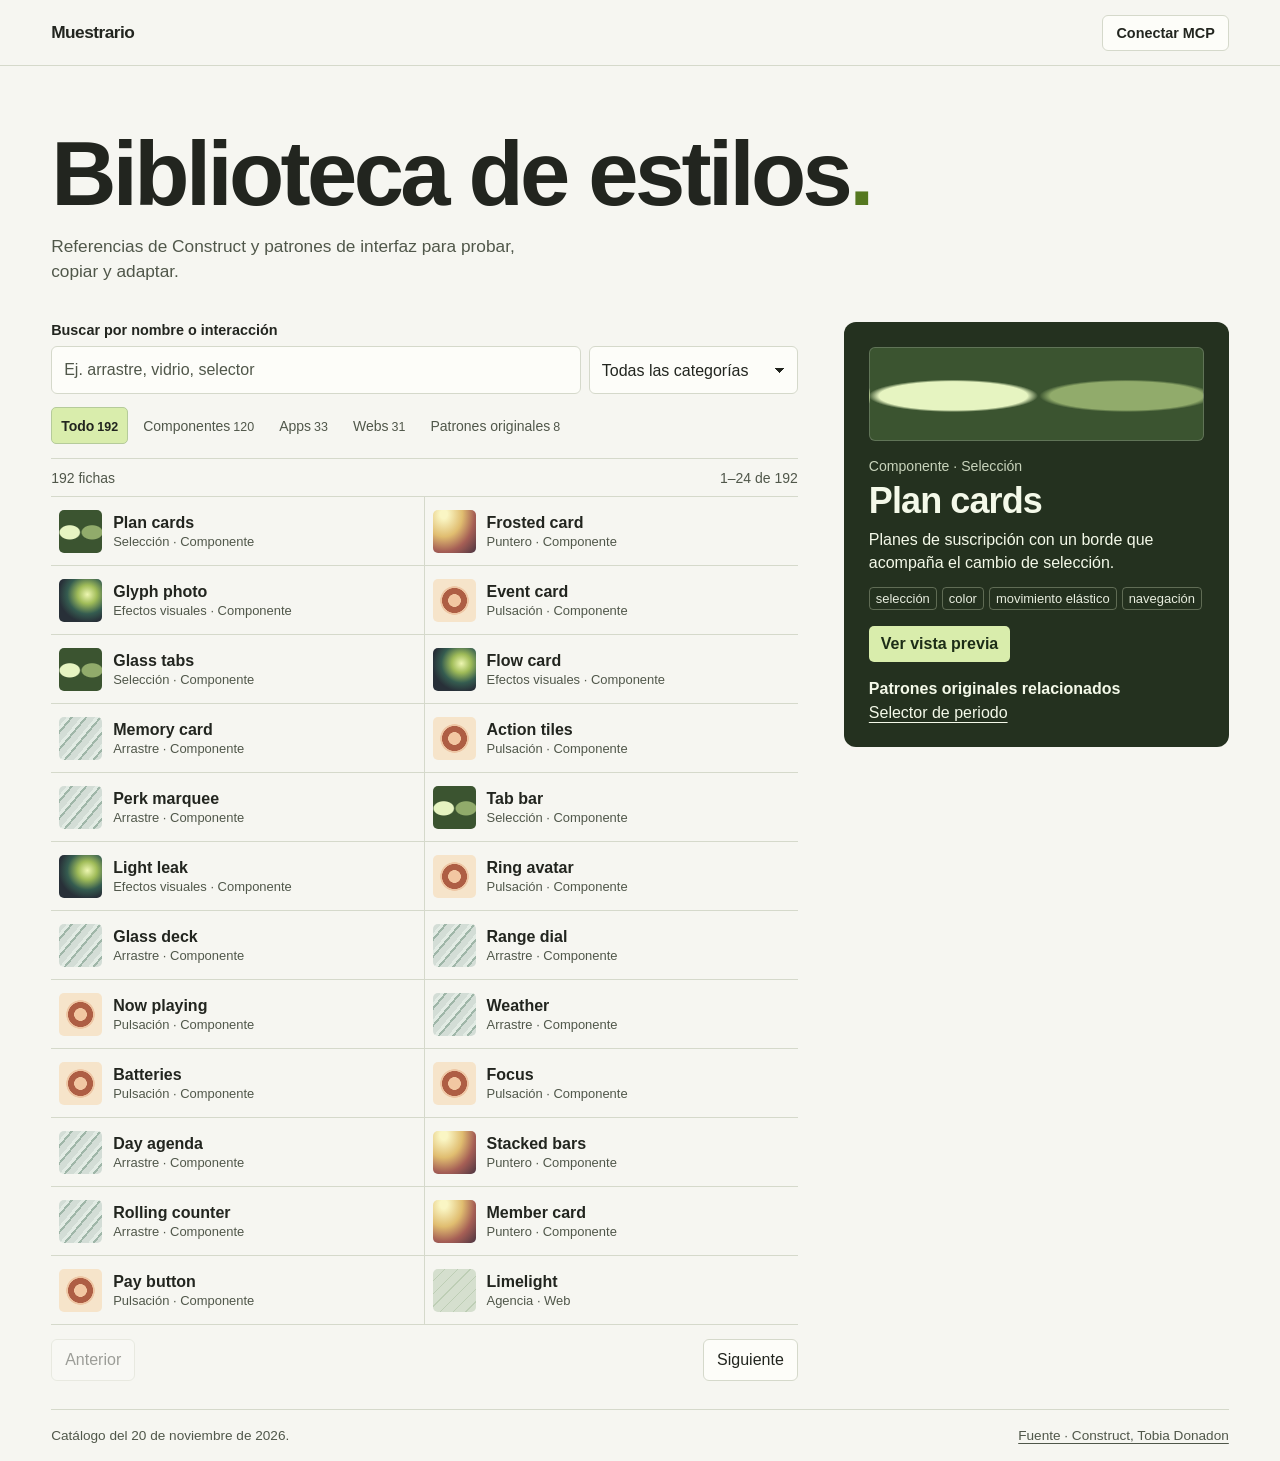
==== commit 3b6f23db: "Evita que la caché vuelva a bloquear la galería" ====
--- a/index.html
+++ b/index.html
@@ -333,9 +333,13 @@
   return link
 }
 
-function externalLink(text, url, className) {
-  const link = newElement('a', text, className)
-  link.href = url
+function previewLink(entry) {
+  const base = location.protocol === 'file:' ? 'https://anglgg.github.io/muestrario/' : location.href
+  const url = new URL('construct/', base)
+  url.searchParams.set('kind', entry.type)
+  url.searchParams.set('block', entry.id)
+  const link = newElement('a', 'Ver vista previa', 'source')
+  link.href = url.href
   link.target = '_blank'
   link.rel = 'noreferrer'
   return link
@@ -446,7 +450,7 @@
     renderRecipe(entry, container)
   } else {
     addTags(container, entry.tags)
-    container.append(externalLink('Ver demo en Construct', entry.url, 'source'))
+    container.append(previewLink(entry))
     if (entry.originals.length) {
       addRelated(container, 'Patrones originales relacionados', entry.originals)
     } else if (entry.categoryRecipe) {
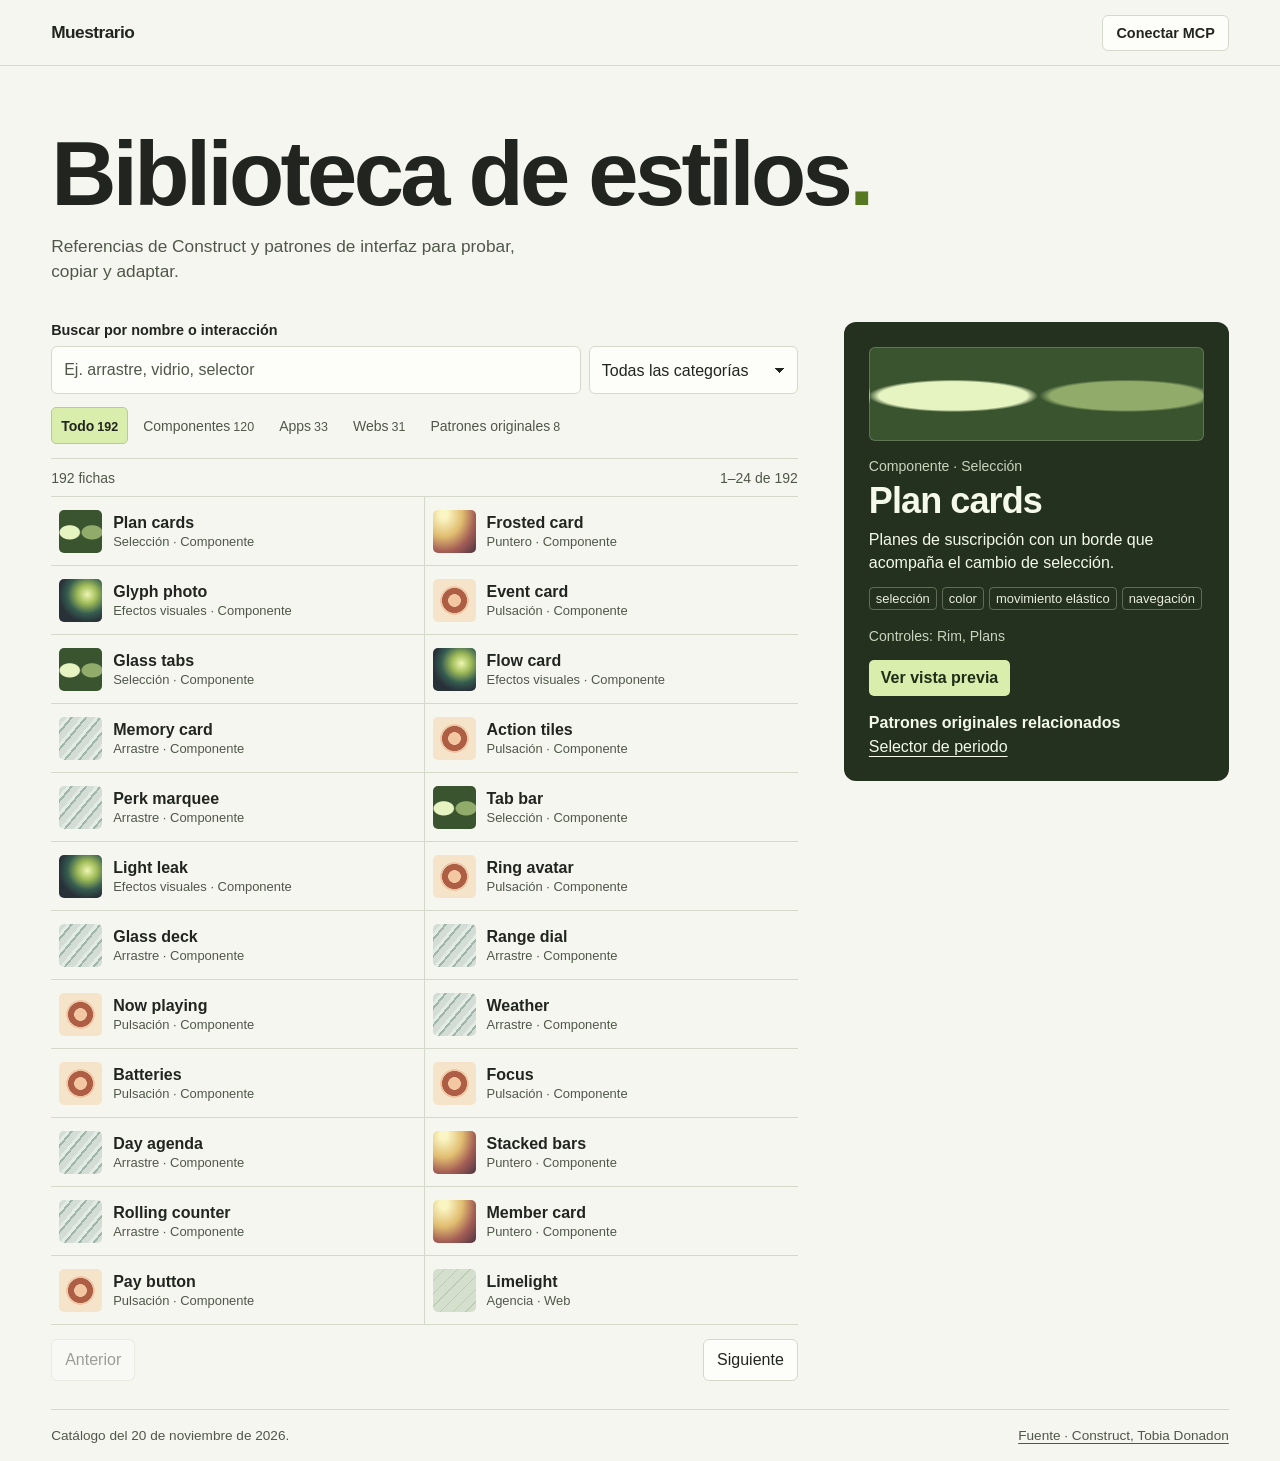
==== commit 3579c4ee: "Añade una guía MCP abierta y amplía el catálogo consultable" ====
--- a/index.html
+++ b/index.html
@@ -137,10 +137,10 @@
         <summary>Conectar MCP</summary>
         <div class="connect__content">
           <h2>Biblioteca para la IA</h2>
-          <p>Conecta el servidor de solo lectura con la configuración incluida. Puede buscar referencias y devolver el código de los patrones originales.</p>
+          <p>El servidor local busca referencias, enlaza sus vistas previas y devuelve el código de los patrones originales. Requiere Node.js 22 o posterior.</p>
           <p class="connect__example">«Busca un patrón de confirmación para archivar notas. Compáralo con dos referencias y adapta el código al proyecto.»</p>
           <a class="plain-link" href="mcp-config.example.json">Ver configuración de ejemplo</a>
-          <a class="plain-link" href="https://github.com/AnglGG/muestrario#mcp-local">Guía de conexión</a>
+          <a class="plain-link" href="construct/mcp/index.html">Guía de conexión</a>
         </div>
       </details>
     </div>
@@ -190,7 +190,7 @@
     </footer>
   </main>
   <noscript>Activa JavaScript para buscar y probar los patrones.</noscript>
-  <script type="application/json" id="snapshot">{"source":"https://www.tobiadonadon.com/projects/construct/design","author":"Tobia Donadon","capturedAt":"2026-11-20","references":[{"id":"plan-cards","type":"component","name":"Plan cards","category":"Select","url":"https://www.tobiadonadon.com/projects/construct/design?block=plan-cards","free":false,"added":"2026-11-19","tags":["selección","color","movimiento elástico","navegación"],"summary":"Planes de suscripción con un borde que acompaña el cambio de selección."},{"id":"frost-card","type":"component","name":"Frosted card","category":"Hover","url":"https://www.tobiadonadon.com/projects/construct/design?block=frost-card","free":false,"added":"2026-11-19","tags":["pulsación","puntero","vidrio","texto animado","luz","tarjetas"],"summary":"Tarjeta translúcida con inclinación bajo el puntero y revelado de cifras."},{"id":"glyph-photo","type":"component","name":"Glyph photo","category":"Shader","url":"https://www.tobiadonadon.com/projects/construct/design?block=glyph-photo","free":false,"added":"2026-11-19","tags":["puntero","tipografía","fotografía"],"summary":"Fotografía convertida en caracteres con una lente que recupera la imagen."},{"id":"event-card","type":"component","name":"Event card","category":"Press","url":"https://www.tobiadonadon.com/projects/construct/design?block=event-card","free":false,"added":"2026-11-19","tags":["pulsación","fotografía","color","vidrio","transición de estado"],"summary":"Ficha de evento con inscripción reversible y cambio de estado en el botón."},{"id":"glass-tabs","type":"component","name":"Glass tabs","category":"Select","url":"https://www.tobiadonadon.com/projects/construct/design?block=glass-tabs","free":false,"added":"2026-11-19","tags":["selección","vidrio","movimiento elástico","navegación"],"summary":"Barra de pestañas flotante con un indicador elástico y una acción separada."},{"id":"flow-card","type":"component","name":"Flow card","category":"Shader","url":"https://www.tobiadonadon.com/projects/construct/design?block=flow-card","free":false,"added":"2026-11-19","tags":["pulsación","puntero","color","tarjetas"],"summary":"Bandas de color que se separan ante el puntero y producen ondas al pulsar."},{"id":"memory-card","type":"component","name":"Memory card","category":"Drag","url":"https://www.tobiadonadon.com/projects/construct/design?block=memory-card","free":false,"added":"2026-11-19","tags":["arrastre","tipografía","fotografía","vidrio","luz","tarjetas"],"summary":"Pila de recuerdos para clasificar con un gesto hacia un lado u otro."},{"id":"action-tiles","type":"component","name":"Action tiles","category":"Press","url":"https://www.tobiadonadon.com/projects/construct/design?block=action-tiles","free":false,"added":"2026-11-19","tags":["pulsación","transición de estado"],"summary":"Acciones financieras con respuesta direccional y confirmación temporal."},{"id":"perk-marquee","type":"component","name":"Perk marquee","category":"Drag","url":"https://www.tobiadonadon.com/projects/construct/design?block=perk-marquee","free":false,"added":"2026-11-19","tags":["arrastre","color","luz"],"summary":"Carrusel continuo de ventajas que se puede frenar y arrastrar."},{"id":"tab-bar","type":"component","name":"Tab bar","category":"Select","url":"https://www.tobiadonadon.com/projects/construct/design?block=tab-bar","free":false,"added":"2026-11-19","tags":["selección","vidrio","movimiento elástico","navegación"],"summary":"Navegación móvil con iconos que cambian al seleccionar y avisos pendientes."},{"id":"light-leak","type":"component","name":"Light leak","category":"Shader","url":"https://www.tobiadonadon.com/projects/construct/design?block=light-leak","free":false,"added":"2026-11-19","tags":["pulsación","puntero","color","luz"],"summary":"Prisma luminoso que desvía el color al mover el puntero."},{"id":"ring-avatar","type":"component","name":"Ring avatar","category":"Press","url":"https://www.tobiadonadon.com/projects/construct/design?block=ring-avatar","free":false,"added":"2026-11-19","tags":["pulsación","carga","color","luz"],"summary":"Indicador de novedad alrededor de un avatar con estados de carga y visto."},{"id":"glass-deck","type":"component","name":"Glass deck","category":"Drag","url":"https://www.tobiadonadon.com/projects/construct/design?block=glass-deck","free":false,"added":"2026-10-31","tags":["arrastre","pulsación","color","vidrio","tarjetas"],"summary":"Clasificación de tarjetas translúcidas con arrastre y respuesta al umbral."},{"id":"range-dial","type":"component","name":"Range dial","category":"Drag","url":"https://www.tobiadonadon.com/projects/construct/design?block=range-dial","free":false,"added":"2026-10-23","tags":["arrastre","desplazamiento","luz"],"summary":"Termostato circular ajustable con arrastre, rueda y teclado."},{"id":"now-playing","type":"component","name":"Now playing","category":"Press","url":"https://www.tobiadonadon.com/projects/construct/design?block=now-playing","free":false,"added":"2026-11-18","tags":["arrastre","desplazamiento","fotografía","movimiento elástico","tarjetas"],"summary":"Reproductor musical con vinilo animado y control de posición."},{"id":"weather","type":"component","name":"Weather","category":"Drag","url":"https://www.tobiadonadon.com/projects/construct/design?block=weather","free":false,"added":"2026-11-18","tags":["arrastre","pulsación","fotografía","texto animado"],"summary":"Previsión por horas con cinta desplazable y fondo según la hora."},{"id":"batteries","type":"component","name":"Batteries","category":"Press","url":"https://www.tobiadonadon.com/projects/construct/design?block=batteries","free":false,"added":"2026-11-18","tags":["pulsación","puntero","texto animado"],"summary":"Nivel de batería representado con líquido que sube durante la carga."},{"id":"focus-mode","type":"component","name":"Focus","category":"Press","url":"https://www.tobiadonadon.com/projects/construct/design?block=focus-mode","free":false,"added":"2026-10-31","tags":["pulsación","luz"],"summary":"Interruptor de concentración con cambios de iluminación y estado."},{"id":"agenda","type":"component","name":"Day agenda","category":"Drag","url":"https://www.tobiadonadon.com/projects/construct/design?block=agenda","free":false,"added":"2026-11-18","tags":["arrastre","movimiento elástico"],"summary":"Selector horario con inercia y ajuste a intervalos de quince minutos."},{"id":"stacked-bars","type":"component","name":"Stacked bars","category":"Hover","url":"https://www.tobiadonadon.com/projects/construct/design?block=stacked-bars","free":false,"added":"2026-10-23","tags":["puntero","luz"],"summary":"Gráfico apilado con énfasis por fecha y aislamiento por serie."},{"id":"rolling-counter","type":"component","name":"Rolling counter","category":"Drag","url":"https://www.tobiadonadon.com/projects/construct/design?block=rolling-counter","free":false,"added":"2026-10-23","tags":["arrastre","desplazamiento","pulsación","texto animado"],"summary":"Contador de pasos con dígitos rodantes y progreso hacia un objetivo."},{"id":"member-card","type":"component","name":"Member card","category":"Hover","url":"https://www.tobiadonadon.com/projects/construct/design?block=member-card","free":false,"added":"2026-10-23","tags":["puntero","color","efecto 3D","tarjetas"],"summary":"Tarjeta de membresía con relieve y reflejos que siguen el puntero."},{"id":"pay-button","type":"component","name":"Pay button","category":"Press","url":"https://www.tobiadonadon.com/projects/construct/design?block=pay-button","free":false,"added":"2026-10-23","tags":["pulsación","luz","sonido","transición de estado"],"summary":"Botón de pago que pasa por espera y confirmación dentro del mismo espacio."},{"id":"limelight","type":"website","name":"Limelight","category":"Agency","url":"https://www.tobiadonadon.com/projects/construct/design?block=limelight","free":false,"added":"2026-11-19","tags":["pulsación","puntero","fotografía","color","luz"],"poster":"https://www.tobiadonadon.com/design/websites/limelight/poster.webp"},{"id":"swipe-deck","type":"component","name":"Swipe deck","category":"Drag","url":"https://www.tobiadonadon.com/projects/construct/design?block=swipe-deck","free":false,"added":"2026-10-23","tags":["arrastre","movimiento elástico","efecto 3D","tarjetas"],"summary":"Pila de tarjetas para elegir o descartar con umbral y retorno."},{"id":"sora","type":"website","name":"Sora","category":"Finance","url":"https://www.tobiadonadon.com/projects/construct/design?block=sora","free":false,"added":"2026-11-19","tags":["puntero","movimiento elástico","efecto 3D","formularios","tarjetas"],"poster":"https://www.tobiadonadon.com/design/websites/sora/poster.webp"},{"id":"ora-call","type":"website","name":"Ora","category":"AI","url":"https://www.tobiadonadon.com/projects/construct/design?block=ora-call","free":false,"added":"2026-11-19","tags":["selección","tipografía","vidrio"],"poster":"https://www.tobiadonadon.com/design/websites/ora-call/poster.webp"},{"id":"leo","type":"website","name":"Leo","category":"Portfolio","url":"https://www.tobiadonadon.com/projects/construct/design?block=leo","free":false,"added":"2026-11-19","tags":["pulsación","puntero","fotografía"],"poster":"https://www.tobiadonadon.com/design/websites/leo/poster.webp"},{"id":"alpina","type":"website","name":"Alpina","category":"Travel","url":"https://www.tobiadonadon.com/projects/construct/design?block=alpina","free":false,"added":"2026-11-19","tags":["puntero","selección"],"poster":"https://www.tobiadonadon.com/design/websites/alpina/poster.webp"},{"id":"hana","type":"website","name":"Hana","category":"Portfolio","url":"https://www.tobiadonadon.com/projects/construct/design?block=hana","free":false,"added":"2026-11-19","tags":["puntero","fotografía","vidrio","transición de estado"],"poster":"https://www.tobiadonadon.com/design/websites/hana/poster.webp"},{"id":"petal","type":"website","name":"Petal","category":"Commerce","url":"https://www.tobiadonadon.com/projects/construct/design?block=petal","free":false,"added":"2026-11-19","tags":[],"poster":"https://www.tobiadonadon.com/design/websites/petal/poster.webp"},{"id":"aerie","type":"website","name":"Aerie","category":"Studio","url":"https://www.tobiadonadon.com/projects/construct/design?block=aerie","free":false,"added":"2026-11-19","tags":["puntero","sonido"],"poster":"https://www.tobiadonadon.com/design/websites/aerie/poster.webp"},{"id":"halcyon","type":"website","name":"Halcyon","category":"AI","url":"https://www.tobiadonadon.com/projects/construct/design?block=halcyon","free":false,"added":"2026-11-19","tags":["puntero","tipografía","efecto 3D","luz"],"poster":"https://www.tobiadonadon.com/design/websites/halcyon/poster.webp"},{"id":"prism","type":"app","name":"Prism","category":"Productivity","url":"https://www.tobiadonadon.com/projects/construct/design?block=prism","free":false,"added":"2026-11-19","tags":["arrastre","selección","fotografía","color","vidrio","luz","precios"],"poster":"https://www.tobiadonadon.com/design/apps/prism/poster.webp"},{"id":"album-stack","type":"component","name":"Album stack","category":"Drag","url":"https://www.tobiadonadon.com/projects/construct/design?block=album-stack","free":false,"added":"2026-10-23","tags":["arrastre","pulsación","movimiento elástico"],"summary":"Pila de portadas que se reordena con un gesto y revela el disco al reproducir."},{"id":"dot-globe","type":"component","name":"Dot globe","category":"Drag","url":"https://www.tobiadonadon.com/projects/construct/design?block=dot-globe","free":false,"added":"2026-10-23","tags":["arrastre","vidrio","luz"],"summary":"Globo de puntos con rotación, inercia y saltos angulares."},{"id":"recall","type":"app","name":"Recall","category":"Productivity","url":"https://www.tobiadonadon.com/projects/construct/design?block=recall","free":false,"added":"2026-11-19","tags":["arrastre","selección","tipografía","fotografía","vidrio","texto animado","tarjetas","navegación"],"poster":"https://www.tobiadonadon.com/design/apps/recall/poster.webp"},{"id":"eye-follow","type":"component","name":"Eyes","category":"Hover","url":"https://www.tobiadonadon.com/projects/construct/design?block=eye-follow","free":false,"added":"2026-10-23","tags":["pulsación","puntero"],"summary":"Figura cuyas pupilas siguen el puntero y reaccionan a su velocidad."},{"id":"ember","type":"app","name":"Ember","category":"Finance","url":"https://www.tobiadonadon.com/projects/construct/design?block=ember","free":false,"added":"2026-11-19","tags":["pulsación","vidrio","texto animado","luz","tarjetas"],"poster":"https://www.tobiadonadon.com/design/apps/ember/poster.webp"},{"id":"gather","type":"app","name":"Gather","category":"Social","url":"https://www.tobiadonadon.com/projects/construct/design?block=gather","free":false,"added":"2026-11-19","tags":["fotografía","color","movimiento elástico","tarjetas"],"poster":"https://www.tobiadonadon.com/design/apps/gather/poster.webp"},{"id":"lump","type":"app","name":"Lump","category":"Finance","url":"https://www.tobiadonadon.com/projects/construct/design?block=lump","free":false,"added":"2026-11-18","tags":["arrastre","pulsación"],"poster":"https://www.tobiadonadon.com/design/apps/lump/poster.webp"},{"id":"vane","type":"app","name":"Vane","category":"Travel","url":"https://www.tobiadonadon.com/projects/construct/design?block=vane","free":false,"added":"2026-11-18","tags":["arrastre","color","luz"],"poster":"https://www.tobiadonadon.com/design/apps/vane/poster.webp"},{"id":"forge","type":"website","name":"Forge","category":"AI","url":"https://www.tobiadonadon.com/projects/construct/design?block=forge","free":false,"added":"2026-11-17","tags":["tipografía"],"poster":"https://www.tobiadonadon.com/design/websites/forge/poster.webp"},{"id":"halo","type":"app","name":"Halo","category":"Productivity","url":"https://www.tobiadonadon.com/projects/construct/design?block=halo","free":false,"added":"2026-11-18","tags":["vidrio","tarjetas"],"poster":"https://www.tobiadonadon.com/design/apps/halo/poster.webp"},{"id":"knead","type":"app","name":"Knead","category":"Finance","url":"https://www.tobiadonadon.com/projects/construct/design?block=knead","free":false,"added":"2026-11-18","tags":["arrastre","pulsación"],"poster":"https://www.tobiadonadon.com/design/apps/knead/poster.webp"},{"id":"torus","type":"app","name":"Torus","category":"Health","url":"https://www.tobiadonadon.com/projects/construct/design?block=torus","free":false,"added":"2026-11-18","tags":["arrastre","desplazamiento","pulsación","luz","tarjetas"],"poster":"https://www.tobiadonadon.com/design/apps/torus/poster.webp"},{"id":"kin","type":"website","name":"Kin","category":"Health","url":"https://www.tobiadonadon.com/projects/construct/design?block=kin","free":false,"added":"2026-11-17","tags":["desplazamiento","puntero","vidrio","luz"],"poster":"https://www.tobiadonadon.com/design/websites/kin/poster.webp"},{"id":"particle-word","type":"component","name":"Particles","category":"Hover","url":"https://www.tobiadonadon.com/projects/construct/design?block=particle-word","free":false,"added":"2026-10-23","tags":["pulsación"],"summary":"Texto construido con partículas que se dispersan y vuelven a formar letras."},{"id":"alba","type":"app","name":"Alba","category":"Home","url":"https://www.tobiadonadon.com/projects/construct/design?block=alba","free":false,"added":"2026-11-18","tags":["luz"],"poster":"https://www.tobiadonadon.com/design/apps/alba/poster.webp"},{"id":"nightshift","type":"website","name":"Nightshift","category":"AI","url":"https://www.tobiadonadon.com/projects/construct/design?block=nightshift","free":false,"added":"2026-11-18","tags":["arrastre","desplazamiento","pulsación","formularios"],"poster":"https://www.tobiadonadon.com/design/websites/nightshift/poster.webp"},{"id":"nova","type":"website","name":"Nova","category":"AI","url":"https://www.tobiadonadon.com/projects/construct/design?block=nova","free":false,"added":"2026-11-18","tags":["pulsación","tipografía"],"poster":"https://www.tobiadonadon.com/design/websites/nova/poster.webp"},{"id":"vault","type":"website","name":"Vault","category":"Finance","url":"https://www.tobiadonadon.com/projects/construct/design?block=vault","free":false,"added":"2026-11-18","tags":["vidrio","luz","precios"],"poster":"https://www.tobiadonadon.com/design/websites/vault/poster.webp"},{"id":"wren","type":"app","name":"Wren","category":"Productivity","url":"https://www.tobiadonadon.com/projects/construct/design?block=wren","free":false,"added":"2026-11-18","tags":["tarjetas"],"poster":"https://www.tobiadonadon.com/design/apps/wren/poster.webp"},{"id":"phone-island","type":"component","name":"Island","category":"Press","url":"https://www.tobiadonadon.com/projects/construct/design?block=phone-island","free":false,"added":"2026-10-23","tags":["pulsación"],"summary":"Indicador compacto que se expande para mostrar una actividad."},{"id":"bottom-sheet","type":"component","name":"Bottom sheet","category":"Drag","url":"https://www.tobiadonadon.com/projects/construct/design?block=bottom-sheet","free":false,"added":"2026-11-18","tags":["arrastre","movimiento elástico"],"summary":"Panel inferior con tres alturas y ajuste según la distancia y velocidad del gesto."},{"id":"brasa","type":"app","name":"Brasa","category":"Home","url":"https://www.tobiadonadon.com/projects/construct/design?block=brasa","free":false,"added":"2026-11-18","tags":["arrastre","pulsación","color","precios"],"poster":"https://www.tobiadonadon.com/design/apps/brasa/poster.webp"},{"id":"ciao","type":"website","name":"Ciao","category":"Portfolio","url":"https://www.tobiadonadon.com/projects/construct/design?block=ciao","free":false,"added":"2026-11-18","tags":["pulsación","tipografía","efecto 3D"],"poster":"https://www.tobiadonadon.com/design/websites/ciao/poster.webp"},{"id":"pitch","type":"website","name":"Pitch","category":"AI","url":"https://www.tobiadonadon.com/projects/construct/design?block=pitch","free":false,"added":"2026-11-18","tags":["arrastre","desplazamiento","luz"],"poster":"https://www.tobiadonadon.com/design/websites/pitch/poster.webp"},{"id":"notch-slider","type":"component","name":"Notch slider","category":"Drag","url":"https://www.tobiadonadon.com/projects/construct/design?block=notch-slider","free":false,"added":"2026-11-17","tags":["arrastre","pulsación","texto animado","luz"],"summary":"Deslizador con marcas, puntos de atracción y cifra animada."},{"id":"onboard","type":"app","name":"Onboard","category":"Productivity","url":"https://www.tobiadonadon.com/projects/construct/design?block=onboard","free":false,"added":"2026-11-17","tags":["arrastre","selección","color","precios"],"poster":"https://www.tobiadonadon.com/design/apps/onboard/poster.webp"},{"id":"envelope","type":"component","name":"Envelope","category":"Hover","url":"https://www.tobiadonadon.com/projects/construct/design?block=envelope","free":false,"added":"2026-10-23","tags":["pulsación","puntero","selección","movimiento elástico","efecto 3D","sonido","tarjetas","navegación"],"summary":"Sobre que se abre para revelar una tarjeta con ratón, tacto o teclado."},{"id":"dozen","type":"website","name":"Dozen","category":"Agency","url":"https://www.tobiadonadon.com/projects/construct/design?block=dozen","free":false,"added":"2026-11-18","tags":["puntero","fotografía","color"],"poster":"https://www.tobiadonadon.com/design/websites/dozen/poster.webp"},{"id":"gassa","type":"website","name":"Gassa","category":"Commerce","url":"https://www.tobiadonadon.com/projects/construct/design?block=gassa","free":false,"added":"2026-11-18","tags":["selección","fotografía","color"],"poster":"https://www.tobiadonadon.com/design/websites/gassa/poster.webp"},{"id":"quanta","type":"website","name":"Quanta","category":"AI","url":"https://www.tobiadonadon.com/projects/construct/design?block=quanta","free":true,"added":"2026-11-18","tags":[],"poster":"https://www.tobiadonadon.com/design/websites/quanta/poster.webp"},{"id":"till","type":"app","name":"Till","category":"Finance","url":"https://www.tobiadonadon.com/projects/construct/design?block=till","free":false,"added":"2026-11-18","tags":["vidrio","luz"],"poster":"https://www.tobiadonadon.com/design/apps/till/poster.webp"},{"id":"dash","type":"app","name":"Dash","category":"Food","url":"https://www.tobiadonadon.com/projects/construct/design?block=dash","free":false,"added":"2026-11-18","tags":["arrastre","pulsación","efecto 3D","tarjetas"],"poster":"https://www.tobiadonadon.com/design/apps/dash/poster.webp"},{"id":"data-table","type":"component","name":"Data table","category":"Select","url":"https://www.tobiadonadon.com/projects/construct/design?block=data-table","free":false,"added":"2026-11-18","tags":["pulsación","selección","movimiento elástico","datos"],"summary":"Tabla ordenable en la que se animan las filas y sus barras de escala."},{"id":"drift","type":"app","name":"Drift","category":"Health","url":"https://www.tobiadonadon.com/projects/construct/design?block=drift","free":false,"added":"2026-11-18","tags":["arrastre","desplazamiento","pulsación","luz"],"poster":"https://www.tobiadonadon.com/design/apps/drift/poster.webp"},{"id":"lumen","type":"website","name":"Lumen","category":"Finance","url":"https://www.tobiadonadon.com/projects/construct/design?block=lumen","free":false,"added":"2026-11-18","tags":["puntero","vidrio","efecto 3D","luz","tarjetas"],"poster":"https://www.tobiadonadon.com/design/websites/lumen/poster.webp"},{"id":"tooltip-follow","type":"component","name":"Tooltip follow","category":"Hover","url":"https://www.tobiadonadon.com/projects/construct/design?block=tooltip-follow","free":false,"added":"2026-11-18","tags":["movimiento elástico"],"summary":"Ayuda contextual compartida que se desplaza entre controles."},{"id":"breathe","type":"app","name":"Breathe","category":"Health","url":"https://www.tobiadonadon.com/projects/construct/design?block=breathe","free":false,"added":"2026-11-17","tags":["pulsación","luz"],"poster":"https://www.tobiadonadon.com/design/apps/breathe/poster.webp"},{"id":"check-list","type":"component","name":"Check list","category":"Press","url":"https://www.tobiadonadon.com/projects/construct/design?block=check-list","free":false,"added":"2026-11-17","tags":["arrastre","transición de estado"],"summary":"Una animación conecta la marca de tarea con el tachado de su texto."},{"id":"trail","type":"app","name":"Trail","category":"Health","url":"https://www.tobiadonadon.com/projects/construct/design?block=trail","free":false,"added":"2026-11-17","tags":["pulsación","sonido"],"poster":"https://www.tobiadonadon.com/design/apps/trail/poster.webp"},{"id":"before-after","type":"component","name":"Before & after","category":"Drag","url":"https://www.tobiadonadon.com/projects/construct/design?block=before-after","free":false,"added":"2026-10-23","tags":["arrastre","pulsación"],"summary":"Comparador de dos imágenes alineadas con un divisor deslizante."},{"id":"chat","type":"app","name":"Chat","category":"Social","url":"https://www.tobiadonadon.com/projects/construct/design?block=chat","free":false,"added":"2026-11-18","tags":["pulsación"],"poster":"https://www.tobiadonadon.com/design/apps/chat/poster.webp"},{"id":"madder","type":"website","name":"Madder","category":"Commerce","url":"https://www.tobiadonadon.com/projects/construct/design?block=madder","free":false,"added":"2026-11-18","tags":["arrastre","selección","tipografía","color"],"poster":"https://www.tobiadonadon.com/design/websites/madder/poster.webp"},{"id":"plan-picker","type":"component","name":"Plan picker","category":"Select","url":"https://www.tobiadonadon.com/projects/construct/design?block=plan-picker","free":false,"added":"2026-11-18","tags":["pulsación","texto animado","movimiento elástico"],"summary":"Comparador de planes en columnas que cambia al alternar el periodo de cobro."},{"id":"pocket","type":"app","name":"Pocket","category":"Finance","url":"https://www.tobiadonadon.com/projects/construct/design?block=pocket","free":false,"added":"2026-11-18","tags":["arrastre","pulsación","vidrio"],"poster":"https://www.tobiadonadon.com/design/apps/pocket/poster.webp"},{"id":"lift","type":"app","name":"Lift","category":"Health","url":"https://www.tobiadonadon.com/projects/construct/design?block=lift","free":false,"added":"2026-11-17","tags":["sonido"],"poster":"https://www.tobiadonadon.com/design/apps/lift/poster.webp"},{"id":"card-fan","type":"component","name":"Card fan","category":"Press","url":"https://www.tobiadonadon.com/projects/construct/design?block=card-fan","free":false,"added":"2026-10-23","tags":["pulsación","tarjetas"],"summary":"Pila de tarjetas bancarias que se abre en abanico para elegir una."},{"id":"daybook","type":"app","name":"Daybook","category":"Productivity","url":"https://www.tobiadonadon.com/projects/construct/design?block=daybook","free":false,"added":"2026-11-18","tags":["pulsación","color","efecto 3D","transición de estado"],"poster":"https://www.tobiadonadon.com/design/apps/daybook/poster.webp"},{"id":"loop","type":"app","name":"Loop","category":"Social","url":"https://www.tobiadonadon.com/projects/construct/design?block=loop","free":false,"added":"2026-11-18","tags":["arrastre","pulsación","fotografía","color","tarjetas"],"poster":"https://www.tobiadonadon.com/design/apps/loop/poster.webp"},{"id":"pith","type":"website","name":"Pith","category":"Commerce","url":"https://www.tobiadonadon.com/projects/construct/design?block=pith","free":false,"added":"2026-11-18","tags":["selección","tipografía","color","precios"],"poster":"https://www.tobiadonadon.com/design/websites/pith/poster.webp"},{"id":"pod","type":"app","name":"Pod","category":"Music","url":"https://www.tobiadonadon.com/projects/construct/design?block=pod","free":false,"added":"2026-11-17","tags":["arrastre","desplazamiento","luz"],"poster":"https://www.tobiadonadon.com/design/apps/pod/poster.webp"},{"id":"volt","type":"app","name":"Volt","category":"Travel","url":"https://www.tobiadonadon.com/projects/construct/design?block=volt","free":false,"added":"2026-11-17","tags":["arrastre","desplazamiento"],"poster":"https://www.tobiadonadon.com/design/apps/volt/poster.webp"},{"id":"command-menu","type":"component","name":"Command menu","category":"Type","url":"https://www.tobiadonadon.com/projects/construct/design?block=command-menu","free":false,"added":"2026-10-23","tags":["tipografía"],"summary":"Paleta de comandos con filtro, navegación por flechas y ejecución."},{"id":"maison-sel","type":"website","name":"Maison Sel","category":"Commerce","url":"https://www.tobiadonadon.com/projects/construct/design?block=maison-sel","free":false,"added":"2026-11-18","tags":["puntero","selección","vidrio"],"poster":"https://www.tobiadonadon.com/design/websites/maison-sel/poster.webp"},{"id":"notes","type":"app","name":"Notes","category":"Productivity","url":"https://www.tobiadonadon.com/projects/construct/design?block=notes","free":false,"added":"2026-11-18","tags":["arrastre","selección","movimiento elástico","transición de estado"],"poster":"https://www.tobiadonadon.com/design/apps/notes/poster.webp"},{"id":"hold-to-confirm","type":"component","name":"Hold to confirm","category":"Press","url":"https://www.tobiadonadon.com/projects/construct/design?block=hold-to-confirm","free":true,"added":"2026-10-23","tags":["color","transición de estado"],"summary":"Pulsación sostenida con progreso visible y cancelación al soltar pronto."},{"id":"add-to-cart","type":"component","name":"Add to cart","category":"Press","url":"https://www.tobiadonadon.com/projects/construct/design?block=add-to-cart","free":false,"added":"2026-11-18","tags":["arrastre","pulsación","selección","fotografía","color","tarjetas"],"summary":"Selector de color y confirmación de añadir mediante un gesto visual hacia la bolsa."},{"id":"context-menu","type":"component","name":"Context menu","category":"Press","url":"https://www.tobiadonadon.com/projects/construct/design?block=context-menu","free":false,"added":"2026-11-18","tags":["arrastre","pulsación","movimiento elástico"],"summary":"Menú contextual anclado al punto de pulsación con selección por arrastre."},{"id":"select-menu","type":"component","name":"Select menu","category":"Select","url":"https://www.tobiadonadon.com/projects/construct/design?block=select-menu","free":false,"added":"2026-11-18","tags":["pulsación","selección","movimiento elástico","tarjetas"],"summary":"Selector cuyos elementos se despliegan desde una pila compacta."},{"id":"signal","type":"website","name":"Signal","category":"Agency","url":"https://www.tobiadonadon.com/projects/construct/design?block=signal","free":false,"added":"2026-11-18","tags":["arrastre","color","luz"],"poster":"https://www.tobiadonadon.com/design/websites/signal/poster.webp"},{"id":"split-gate","type":"component","name":"Split gate","category":"Scroll","url":"https://www.tobiadonadon.com/projects/construct/design?block=split-gate","free":false,"added":"2026-11-18","tags":["desplazamiento","tipografía"],"summary":"Titular que se separa por la mitad al desplazar para destapar el contenido."},{"id":"gate","type":"app","name":"Gate","category":"Travel","url":"https://www.tobiadonadon.com/projects/construct/design?block=gate","free":false,"added":"2026-11-17","tags":["pulsación"],"poster":"https://www.tobiadonadon.com/design/apps/gate/poster.webp"},{"id":"hearth","type":"app","name":"Hearth","category":"Home","url":"https://www.tobiadonadon.com/projects/construct/design?block=hearth","free":false,"added":"2026-11-17","tags":["arrastre","fotografía","luz"],"poster":"https://www.tobiadonadon.com/design/apps/hearth/poster.webp"},{"id":"file-tree","type":"component","name":"File tree","category":"Press","url":"https://www.tobiadonadon.com/projects/construct/design?block=file-tree","free":false,"added":"2026-11-18","tags":["color","movimiento elástico"],"summary":"Árbol de carpetas con entrada escalonada y continuidad de la selección."},{"id":"profile-card","type":"component","name":"Profile card","category":"Hover","url":"https://www.tobiadonadon.com/projects/construct/design?block=profile-card","free":false,"added":"2026-11-18","tags":["puntero","tarjetas"],"summary":"Ficha de perfil que se expande desde una etiqueta e incluye seguimiento."},{"id":"relay","type":"website","name":"Relay","category":"AI","url":"https://www.tobiadonadon.com/projects/construct/design?block=relay","free":false,"added":"2026-11-18","tags":["selección","efecto 3D","transición de estado"],"poster":"https://www.tobiadonadon.com/design/websites/relay/poster.webp"},{"id":"tabs-glide","type":"component","name":"Tabs glide","category":"Select","url":"https://www.tobiadonadon.com/projects/construct/design?block=tabs-glide","free":false,"added":"2026-11-18","tags":["puntero","selección","movimiento elástico","navegación"],"summary":"Pestañas con un indicador que se estira al viajar entre opciones."},{"id":"ledger","type":"app","name":"Ledger","category":"Finance","url":"https://www.tobiadonadon.com/projects/construct/design?block=ledger","free":false,"added":"2026-11-17","tags":["desplazamiento","datos","precios"],"poster":"https://www.tobiadonadon.com/design/apps/ledger/poster.webp"},{"id":"async-button","type":"component","name":"Async button","category":"Press","url":"https://www.tobiadonadon.com/projects/construct/design?block=async-button","free":false,"added":"2026-11-18","tags":["pulsación","carga","movimiento elástico","transición de estado"],"summary":"Botón de guardado con estados de espera, éxito, fallo y reintento."},{"id":"canopy","type":"website","name":"Canopy","category":"SaaS","url":"https://www.tobiadonadon.com/projects/construct/design?block=canopy","free":false,"added":"2026-11-18","tags":["arrastre","luz","tarjetas"],"poster":"https://www.tobiadonadon.com/design/websites/canopy/poster.webp"},{"id":"pile-up","type":"component","name":"Pile up","category":"Scroll","url":"https://www.tobiadonadon.com/projects/construct/design?block=pile-up","free":false,"added":"2026-11-18","tags":["desplazamiento","movimiento elástico","efecto 3D"],"summary":"Pasos que se apilan al desplazar mientras los previos pierden protagonismo."},{"id":"bar-chart","type":"component","name":"Bar chart","category":"Hover","url":"https://www.tobiadonadon.com/projects/construct/design?block=bar-chart","free":false,"added":"2026-11-17","tags":["puntero"],"summary":"Gráfico de barras que cambia el nivel de detalle y señala valores al apuntar."},{"id":"scrub-number","type":"component","name":"Scrub number","category":"Drag","url":"https://www.tobiadonadon.com/projects/construct/design?block=scrub-number","free":false,"added":"2026-11-17","tags":["arrastre","desplazamiento","pulsación","puntero","tipografía","formularios"],"summary":"Campo numérico ajustable arrastrando su etiqueta o escribiendo una expresión."},{"id":"stay","type":"app","name":"Stay","category":"Travel","url":"https://www.tobiadonadon.com/projects/construct/design?block=stay","free":false,"added":"2026-11-17","tags":["arrastre","pulsación","selección","fotografía","precios"],"poster":"https://www.tobiadonadon.com/design/apps/stay/poster.webp"},{"id":"ledgerline","type":"website","name":"Ledgerline","category":"Finance","url":"https://www.tobiadonadon.com/projects/construct/design?block=ledgerline","free":false,"added":"2026-11-18","tags":["arrastre","luz"],"poster":"https://www.tobiadonadon.com/design/websites/ledgerline/poster.webp"},{"id":"date-range","type":"component","name":"Date range","category":"Drag","url":"https://www.tobiadonadon.com/projects/construct/design?block=date-range","free":false,"added":"2026-11-18","tags":["arrastre","pulsación","movimiento elástico"],"summary":"Calendario con selección por arrastre y conexión visual entre semanas."},{"id":"donut-chart","type":"component","name":"Donut chart","category":"Drag","url":"https://www.tobiadonadon.com/projects/construct/design?block=donut-chart","free":false,"added":"2026-11-18","tags":["arrastre","movimiento elástico","luz"],"summary":"Gráfico circular giratorio que resalta el sector bajo una marca fija."},{"id":"side-reel","type":"component","name":"Side reel","category":"Scroll","url":"https://www.tobiadonadon.com/projects/construct/design?block=side-reel","free":false,"added":"2026-11-18","tags":["desplazamiento","movimiento elástico"],"summary":"Carrusel horizontal gobernado por el desplazamiento vertical y con parallax."},{"id":"stepper-flow","type":"component","name":"Stepper flow","category":"Press","url":"https://www.tobiadonadon.com/projects/construct/design?block=stepper-flow","free":false,"added":"2026-11-18","tags":["pulsación","movimiento elástico","transición de estado"],"summary":"Flujo por pasos con confirmación y progreso alrededor de la acción principal."},{"id":"ferment","type":"website","name":"Ferment","category":"Commerce","url":"https://www.tobiadonadon.com/projects/construct/design?block=ferment","free":false,"added":"2026-11-17","tags":[],"poster":"https://www.tobiadonadon.com/design/websites/ferment/poster.webp"},{"id":"mise","type":"app","name":"Mise","category":"Food","url":"https://www.tobiadonadon.com/projects/construct/design?block=mise","free":false,"added":"2026-11-17","tags":["pulsación","formularios"],"poster":"https://www.tobiadonadon.com/design/apps/mise/poster.webp"},{"id":"scan","type":"app","name":"Scan","category":"Productivity","url":"https://www.tobiadonadon.com/projects/construct/design?block=scan","free":false,"added":"2026-11-17","tags":["pulsación","fotografía"],"poster":"https://www.tobiadonadon.com/design/apps/scan/poster.webp"},{"id":"paper-loader","type":"component","name":"Paper loader","category":"Loading","url":"https://www.tobiadonadon.com/projects/construct/design?block=paper-loader","free":false,"added":"2026-10-23","tags":["arrastre","tarjetas"],"summary":"Indicador de espera con piezas que cambian de forma al reordenarse."},{"id":"harvest","type":"website","name":"Harvest","category":"Commerce","url":"https://www.tobiadonadon.com/projects/construct/design?block=harvest","free":false,"added":"2026-11-18","tags":["precios"],"poster":"https://www.tobiadonadon.com/design/websites/harvest/poster.webp"},{"id":"inline-alert","type":"component","name":"Inline alert","category":"Press","url":"https://www.tobiadonadon.com/projects/construct/design?block=inline-alert","free":false,"added":"2026-11-18","tags":["arrastre","pulsación","transición de estado"],"summary":"Aviso cuya acción actualiza el estado y deja sitio al siguiente mensaje."},{"id":"activity-heatmap","type":"component","name":"Activity heatmap","category":"Hover","url":"https://www.tobiadonadon.com/projects/construct/design?block=activity-heatmap","free":false,"added":"2026-11-17","tags":["pulsación","puntero"],"summary":"Calendario de actividad con detalle por día y filtro por mes."},{"id":"receipt","type":"component","name":"Receipt","category":"Loading","url":"https://www.tobiadonadon.com/projects/construct/design?block=receipt","free":false,"added":"2026-10-23","tags":["pulsación"],"summary":"Animación de impresión que sustituye un recibo y despliega sus líneas."},{"id":"bloom","type":"website","name":"Bloom","category":"Health","url":"https://www.tobiadonadon.com/projects/construct/design?block=bloom","free":false,"added":"2026-11-18","tags":["puntero","vidrio","luz"],"poster":"https://www.tobiadonadon.com/design/websites/bloom/poster.webp"},{"id":"confirm-pop","type":"component","name":"Confirm pop","category":"Press","url":"https://www.tobiadonadon.com/projects/construct/design?block=confirm-pop","free":false,"added":"2026-11-18","tags":["pulsación"],"summary":"Acción de borrado que se abre en dos opciones de cancelación y confirmación."},{"id":"promo-code","type":"component","name":"Promo code","category":"Type","url":"https://www.tobiadonadon.com/projects/construct/design?block=promo-code","free":false,"added":"2026-11-18","tags":["formularios"],"summary":"Código promocional con confirmación visual del descuento y error explicativo."},{"id":"reading-light","type":"component","name":"Reading light","category":"Scroll","url":"https://www.tobiadonadon.com/projects/construct/design?block=reading-light","free":false,"added":"2026-11-18","tags":["desplazamiento","luz"],"summary":"Texto que adquiere énfasis por tramos según el desplazamiento."},{"id":"tag-input","type":"component","name":"Tag input","category":"Type","url":"https://www.tobiadonadon.com/projects/construct/design?block=tag-input","free":false,"added":"2026-11-18","tags":["pulsación","selección","tipografía","navegación"],"summary":"Campo que convierte texto en etiquetas y permite volver a editarlas."},{"id":"sleeve","type":"app","name":"Sleeve","category":"Music","url":"https://www.tobiadonadon.com/projects/construct/design?block=sleeve","free":false,"added":"2026-11-17","tags":["pulsación"],"poster":"https://www.tobiadonadon.com/design/apps/sleeve/poster.webp"},{"id":"split-panes","type":"component","name":"Split view","category":"Drag","url":"https://www.tobiadonadon.com/projects/construct/design?block=split-panes","free":false,"added":"2026-10-23","tags":["arrastre","navegación"],"summary":"Editor con divisores redimensionables y barra lateral plegable."},{"id":"price-switch","type":"component","name":"Price switch","category":"Drag","url":"https://www.tobiadonadon.com/projects/construct/design?block=price-switch","free":false,"added":"2026-11-18","tags":["arrastre","texto animado","movimiento elástico","precios"],"summary":"Conmutador de facturación que anima cifras y ahorro con el movimiento."},{"id":"tidal","type":"website","name":"Tidal","category":"SaaS","url":"https://www.tobiadonadon.com/projects/construct/design?block=tidal","free":false,"added":"2026-11-17","tags":["puntero","tarjetas"],"poster":"https://www.tobiadonadon.com/design/websites/tidal/poster.webp"},{"id":"image-accordion","type":"component","name":"Image accordion","category":"Hover","url":"https://www.tobiadonadon.com/projects/construct/design?block=image-accordion","free":false,"added":"2026-11-18","tags":["puntero","fotografía","movimiento elástico"],"summary":"Galería de franjas que abren una foto y revelan su pie."},{"id":"search-live","type":"component","name":"Search live","category":"Type","url":"https://www.tobiadonadon.com/projects/construct/design?block=search-live","free":false,"added":"2026-11-18","tags":["tipografía"],"summary":"Buscador que destaca la mejor coincidencia y permite recorrer alternativas."},{"id":"skeleton-swap","type":"component","name":"Skeleton swap","category":"Loading","url":"https://www.tobiadonadon.com/projects/construct/design?block=skeleton-swap","free":false,"added":"2026-11-18","tags":["arrastre","desplazamiento","carga"],"summary":"Transición entre esqueleto y contenido con un divisor manipulable."},{"id":"year-ring","type":"component","name":"Year ring","category":"Scroll","url":"https://www.tobiadonadon.com/projects/construct/design?block=year-ring","free":false,"added":"2026-11-18","tags":["desplazamiento","texto animado"],"summary":"Resumen anual que añade arcos mensuales conforme se desplaza la página."},{"id":"prompt-input","type":"component","name":"Prompt input","category":"Type","url":"https://www.tobiadonadon.com/projects/construct/design?block=prompt-input","free":false,"added":"2026-10-23","tags":["pulsación","tipografía","formularios"],"summary":"Caja de chat que crece al escribir y permite detener la respuesta."},{"id":"flow-index","type":"component","name":"Flow index","category":"Scroll","url":"https://www.tobiadonadon.com/projects/construct/design?block=flow-index","free":false,"added":"2026-11-18","tags":["desplazamiento","pulsación"],"summary":"Índice que sigue la sección activa con un indicador que se desplaza entre filas."},{"id":"kanban-drag","type":"component","name":"Kanban drag","category":"Drag","url":"https://www.tobiadonadon.com/projects/construct/design?block=kanban-drag","free":false,"added":"2026-11-18","tags":["pulsación","selección","movimiento elástico","transición de estado","tarjetas"],"summary":"Tablero con previsualización del hueco y actualización de recuentos al mover tarjetas."},{"id":"file-folder","type":"component","name":"Folder","category":"Hover","url":"https://www.tobiadonadon.com/projects/construct/design?block=file-folder","free":false,"added":"2026-10-23","tags":["pulsación","puntero","selección"],"summary":"Carpeta que revela sus archivos en abanico y permite seleccionar uno."},{"id":"assignee-picker","type":"component","name":"Assignees","category":"Drag","url":"https://www.tobiadonadon.com/projects/construct/design?block=assignee-picker","free":false,"added":"2026-11-18","tags":["arrastre","pulsación","movimiento elástico"],"summary":"Asignación de un miembro al arrastrar su avatar a una tarea."},{"id":"toast-stack","type":"component","name":"Toast stack","category":"Press","url":"https://www.tobiadonadon.com/projects/construct/design?block=toast-stack","free":false,"added":"2026-11-18","tags":["arrastre","pulsación","puntero","movimiento elástico","transición de estado"],"summary":"Pila de avisos con deshacer temporal, expansión y descarte por gesto."},{"id":"agent-run","type":"component","name":"Agent run","category":"Loading","url":"https://www.tobiadonadon.com/projects/construct/design?block=agent-run","free":false,"added":"2026-11-17","tags":["carga","transición de estado"],"summary":"Registro de ejecución que actualiza pasos y culmina en un resumen de cambios."},{"id":"bead-rail","type":"component","name":"Bead rail","category":"Drag","url":"https://www.tobiadonadon.com/projects/construct/design?block=bead-rail","free":false,"added":"2026-11-18","tags":["arrastre"],"summary":"Control de cantidad mediante cuentas que se empujan entre sí."},{"id":"marble-pick","type":"component","name":"Marble pick","category":"Select","url":"https://www.tobiadonadon.com/projects/construct/design?block=marble-pick","free":false,"added":"2026-11-18","tags":["arrastre","selección"],"summary":"Selector con una esfera que se ajusta a posiciones discretas."},{"id":"pull-cord","type":"component","name":"Pull cord","category":"Drag","url":"https://www.tobiadonadon.com/projects/construct/design?block=pull-cord","free":false,"added":"2026-11-18","tags":["pulsación","luz"],"summary":"Interruptor accionado por un cordón que supera un umbral de arrastre."},{"id":"swing-bell","type":"component","name":"Swing bell","category":"Press","url":"https://www.tobiadonadon.com/projects/construct/design?block=swing-bell","free":false,"added":"2026-11-18","tags":[],"summary":"Preferencia de notificaciones con campana y respuesta pendular."},{"id":"taut-line","type":"component","name":"Taut line","category":"Drag","url":"https://www.tobiadonadon.com/projects/construct/design?block=taut-line","free":false,"added":"2026-11-18","tags":["arrastre"],"summary":"Deslizador que representa la tensión al apartar el tirador de su eje."},{"id":"wax-seal","type":"component","name":"Wax seal","category":"Press","url":"https://www.tobiadonadon.com/projects/construct/design?block=wax-seal","free":false,"added":"2026-11-18","tags":["pulsación","movimiento elástico","transición de estado"],"summary":"Casilla de verificación que se representa como un sello reversible."},{"id":"voice-note","type":"component","name":"Voice note","category":"Press","url":"https://www.tobiadonadon.com/projects/construct/design?block=voice-note","free":false,"added":"2026-11-17","tags":["sonido"],"summary":"Grabación por pulsación sostenida, gesto de cancelación y control de reproducción."},{"id":"like-burst","type":"component","name":"Like burst","category":"Press","url":"https://www.tobiadonadon.com/projects/construct/design?block=like-burst","free":false,"added":"2026-10-23","tags":["color","texto animado","sonido"],"summary":"Reacción reversible con contador y respuesta breve al activarla."},{"id":"picker-wheel","type":"component","name":"Picker wheel","category":"Drag","url":"https://www.tobiadonadon.com/projects/construct/design?block=picker-wheel","free":false,"added":"2026-10-23","tags":["arrastre","selección","efecto 3D","sonido"],"summary":"Selector de hora con columnas desplazables y ajuste a filas."},{"id":"reactions","type":"component","name":"Reactions","category":"Drag","url":"https://www.tobiadonadon.com/projects/construct/design?block=reactions","free":false,"added":"2026-11-18","tags":["arrastre","pulsación","puntero"],"summary":"Pegatinas que se colocan sobre un mensaje mediante arrastre y se pueden retirar."},{"id":"pull-refresh","type":"component","name":"Pull to refresh","category":"Scroll","url":"https://www.tobiadonadon.com/projects/construct/design?block=pull-refresh","free":false,"added":"2026-11-17","tags":["carga","color","movimiento elástico"],"summary":"Actualización de un listado tras arrastrar más allá de un umbral."},{"id":"swipe-to-pay","type":"component","name":"Swipe to pay","category":"Drag","url":"https://www.tobiadonadon.com/projects/construct/design?block=swipe-to-pay","free":false,"added":"2026-10-23","tags":["arrastre","movimiento elástico","sonido","transición de estado"],"summary":"Control deslizante que confirma un pago al llegar al extremo y vuelve si se suelta pronto."},{"id":"app-sidebar","type":"component","name":"Sidebar","category":"Press","url":"https://www.tobiadonadon.com/projects/construct/design?block=app-sidebar","free":false,"added":"2026-11-18","tags":["pulsación","movimiento elástico","navegación"],"summary":"Barra lateral que se pliega en un carril de iconos conservando el estado activo."},{"id":"upload-drop","type":"component","name":"Upload drop","category":"Drag","url":"https://www.tobiadonadon.com/projects/construct/design?block=upload-drop","free":false,"added":"2026-11-18","tags":["selección","efecto 3D","transición de estado"],"summary":"Zona de subida donde la tarjeta del archivo muestra su progreso."},{"id":"notif-stack","type":"component","name":"Notification stack","category":"Drag","url":"https://www.tobiadonadon.com/projects/construct/design?block=notif-stack","free":false,"added":"2026-11-17","tags":["arrastre","pulsación"],"summary":"Agrupación de notificaciones que se despliega y permite descarte individual."},{"id":"segmented-control","type":"component","name":"Segmented control","category":"Select","url":"https://www.tobiadonadon.com/projects/construct/design?block=segmented-control","free":true,"added":"2026-10-23","tags":["selección","movimiento elástico"],"summary":"Selector de periodo con indicador móvil y navegación mediante teclado."},{"id":"star-rating","type":"component","name":"Star rating","category":"Select","url":"https://www.tobiadonadon.com/projects/construct/design?block=star-rating","free":false,"added":"2026-11-18","tags":[],"summary":"Valoración por estrellas con respuesta continua y etiqueta legible."},{"id":"sparkline-scrub","type":"component","name":"Price chart","category":"Hover","url":"https://www.tobiadonadon.com/projects/construct/design?block=sparkline-scrub","free":false,"added":"2026-11-18","tags":["puntero","datos","tarjetas","precios"],"summary":"Serie de precios con cursor que muestra fecha y valor."},{"id":"signature-pad","type":"component","name":"Signature pad","category":"Drag","url":"https://www.tobiadonadon.com/projects/construct/design?block=signature-pad","free":false,"added":"2026-11-18","tags":["arrastre"],"summary":"Captura de firma con grosor variable según la velocidad del trazo."},{"id":"stretch-switch","type":"component","name":"Stretch switch","category":"Press","url":"https://www.tobiadonadon.com/projects/construct/design?block=stretch-switch","free":false,"added":"2026-10-23","tags":["pulsación"],"summary":"Conmutador binario cuyo tirador se estira al desplazarse."},{"id":"reorder-list","type":"component","name":"Reorder list","category":"Drag","url":"https://www.tobiadonadon.com/projects/construct/design?block=reorder-list","free":false,"added":"2026-11-18","tags":["luz"],"summary":"Lista de prioridades con asa, posición de destino y reordenación."},{"id":"seat-stepper","type":"component","name":"Seat stepper","category":"Press","url":"https://www.tobiadonadon.com/projects/construct/design?block=seat-stepper","free":false,"added":"2026-10-23","tags":["texto animado","precios"],"summary":"Selector de cantidad con repetición sostenida, límites y actualización de precio."},{"id":"code-boxes","type":"component","name":"Code boxes","category":"Type","url":"https://www.tobiadonadon.com/projects/construct/design?block=code-boxes","free":false,"added":"2026-10-23","tags":["tipografía"],"summary":"Entrada de código de verificación con pegado y feedback de validación."},{"id":"thinking-shimmer","type":"component","name":"Thinking shimmer","category":"Loading","url":"https://www.tobiadonadon.com/projects/construct/design?block=thinking-shimmer","free":true,"added":"2026-10-23","tags":[],"summary":"Texto de espera para mostrar que una respuesta se está preparando."},{"id":"magnetic-button","type":"component","name":"Magnetic button","category":"Hover","url":"https://www.tobiadonadon.com/projects/construct/design?block=magnetic-button","free":false,"added":"2026-10-23","tags":["puntero","movimiento elástico"],"summary":"Acción que inclina su contenido hacia el puntero y vuelve al centro."},{"id":"password-strength","type":"component","name":"Password strength","category":"Type","url":"https://www.tobiadonadon.com/projects/construct/design?block=password-strength","free":false,"added":"2026-11-18","tags":["movimiento elástico"],"summary":"Indicador por reglas para mostrar requisitos de contraseña cumplidos."},{"id":"copy-field","type":"component","name":"Copy field","category":"Press","url":"https://www.tobiadonadon.com/projects/construct/design?block=copy-field","free":false,"added":"2026-10-23","tags":["pulsación","transición de estado"],"summary":"Campo copiable que destaca el texto y confirma el resultado."},{"id":"dot-field","type":"component","name":"Dot field","category":"Hover","url":"https://www.tobiadonadon.com/projects/construct/design?block=dot-field","free":false,"added":"2026-10-23","tags":["pulsación","puntero"],"summary":"Paisaje de semitono que deforma sus puntos cerca del puntero."},{"id":"avatar-stack","type":"component","name":"Avatar stack","category":"Hover","url":"https://www.tobiadonadon.com/projects/construct/design?block=avatar-stack","free":false,"added":"2026-10-23","tags":["puntero"],"summary":"Grupo de avatares que se abre y muestra el nombre bajo el puntero."},{"id":"magnify-dock","type":"component","name":"Dock","category":"Hover","url":"https://www.tobiadonadon.com/projects/construct/design?block=magnify-dock","free":false,"added":"2026-10-23","tags":["pulsación","puntero","movimiento elástico"],"summary":"Dock de aplicaciones que aumenta los elementos cerca del puntero."},{"id":"bit-dunes","type":"component","name":"Bit dunes","category":"Shader","url":"https://www.tobiadonadon.com/projects/construct/design?block=bit-dunes","free":false,"added":"2026-11-18","tags":["puntero","color","luz","formularios"],"summary":"Escena de dunas con tramado binario e iluminación localizada."},{"id":"card-printer","type":"component","name":"Card printer","category":"Press","url":"https://www.tobiadonadon.com/projects/construct/design?block=card-printer","free":false,"added":"2026-11-18","tags":["puntero","efecto 3D","luz","tarjetas"],"summary":"Creación de tarjeta virtual con animación de emisión desde una ranura."},{"id":"door-code","type":"component","name":"Door code","category":"Type","url":"https://www.tobiadonadon.com/projects/construct/design?block=door-code","free":false,"added":"2026-11-18","tags":["pulsación","tipografía","formularios"],"summary":"Inicio de sesión sin contraseña que expande la acción en un campo de código."},{"id":"file-hatch","type":"component","name":"File hatch","category":"Loading","url":"https://www.tobiadonadon.com/projects/construct/design?block=file-hatch","free":false,"added":"2026-11-18","tags":["pulsación","datos"],"summary":"Descarga cancelable que se transforma en una vista del archivo recibido."},{"id":"glyph-smoke","type":"component","name":"Glyph smoke","category":"Shader","url":"https://www.tobiadonadon.com/projects/construct/design?block=glyph-smoke","free":false,"added":"2026-11-18","tags":["puntero","tipografía","color","formularios"],"summary":"Simulación de humo con caracteres e interacción localizada."},{"id":"high-window","type":"component","name":"High window","category":"Shader","url":"https://www.tobiadonadon.com/projects/construct/design?block=high-window","free":false,"added":"2026-11-18","tags":["puntero","luz"],"summary":"Haces de luz volumétrica cuyo ángulo responde al puntero."},{"id":"lost-zero","type":"component","name":"Lost zero","category":"Drag","url":"https://www.tobiadonadon.com/projects/construct/design?block=lost-zero","free":false,"added":"2026-11-18","tags":["arrastre","selección","movimiento elástico"],"summary":"Página de error con un dígito manipulable que recupera su posición."},{"id":"open-strings","type":"component","name":"Open strings","category":"Shader","url":"https://www.tobiadonadon.com/projects/construct/design?block=open-strings","free":false,"added":"2026-11-18","tags":["puntero","formularios"],"summary":"Campo de líneas flexibles que se apartan y oscilan al atravesarlas."},{"id":"poured-chrome","type":"component","name":"Poured chrome","category":"Shader","url":"https://www.tobiadonadon.com/projects/construct/design?block=poured-chrome","free":false,"added":"2026-11-18","tags":["arrastre","puntero","fotografía","luz"],"summary":"Superficie metálica con reflejos que se deforman en ondas."},{"id":"powder-light","type":"component","name":"Powder light","category":"Shader","url":"https://www.tobiadonadon.com/projects/construct/design?block=powder-light","free":false,"added":"2026-11-18","tags":["puntero","color","luz"],"summary":"Halo de luz con grano y centro que se desplaza con el puntero."},{"id":"shower-door","type":"component","name":"Shower door","category":"Shader","url":"https://www.tobiadonadon.com/projects/construct/design?block=shower-door","free":false,"added":"2026-11-18","tags":["puntero","color","vidrio","luz"],"summary":"Distorsión de luces en franjas para simular vidrio acanalado."},{"id":"streak-flame","type":"component","name":"Streak flame","category":"Press","url":"https://www.tobiadonadon.com/projects/construct/design?block=streak-flame","free":false,"added":"2026-11-18","tags":["arrastre","texto animado","transición de estado"],"summary":"Recompensa visual por registrar un día y continuar una racha."},{"id":"tear-stub","type":"component","name":"Tear stub","category":"Drag","url":"https://www.tobiadonadon.com/projects/construct/design?block=tear-stub","free":false,"added":"2026-11-18","tags":["arrastre","transición de estado"],"summary":"Confirmación por arrastre con un efecto de desgarro al superar el umbral."},{"id":"wet-paint","type":"component","name":"Wet paint","category":"Shader","url":"https://www.tobiadonadon.com/projects/construct/design?block=wet-paint","free":false,"added":"2026-11-18","tags":["puntero","color"],"summary":"Malla de color que sigue el trazo del puntero y recupera la forma."}],"recipes":[{"id":"seleccion-intervalo","name":"Selector de periodo","category":"Select","summary":"Opciones excluyentes que permanecen visibles. El indicador secundario confirma qué intervalo está activo.","usage":"Úsalo para elegir un intervalo de datos o una preferencia corta. Si las opciones abren paneles, adapta la semántica al patrón de pestañas.","controls":"Elige un periodo. Con el foco en un periodo, usa las flechas.","tags":["filtro","selección","radios","tabs","periodo","segmented control"],"references":["segmented-control","tabs-glide","plan-cards"],"code":"\u003cstyle>\n  .periodos { border: 0; margin: 0; padding: 0; }\n  .periodos legend { margin-bottom: 10px; font-weight: 600; }\n  .periodos__fila { display: flex; flex-wrap: wrap; gap: 6px; }\n  .periodos label { display: flex; align-items: center; gap: 6px; padding: 9px; border: 1px solid #137c64; border-radius: 6px; cursor: pointer; }\n  .periodos label:has(:checked) { color: #fff; background: #174d40; }\n  .periodos input { accent-color: #137c64; }\n\u003c/style>\n\u003cfieldset class=\"periodos\">\n  \u003clegend>Intervalo de actividad\u003c/legend>\n  \u003cdiv class=\"periodos__fila\">\n    \u003clabel>\u003cinput type=\"radio\" name=\"intervalo\" value=\"dia\"> Día\u003c/label>\n    \u003clabel>\u003cinput type=\"radio\" name=\"intervalo\" value=\"semana\" checked> Semana\u003c/label>\n    \u003clabel>\u003cinput type=\"radio\" name=\"intervalo\" value=\"mes\"> Mes\u003c/label>\n  \u003c/div>\n\u003c/fieldset>\n"},{"id":"confirmacion-en-dos-pasos","name":"Confirmación en dos pasos","category":"Press","summary":"La primera acción despliega una decisión cerca del botón. Solo la confirmación aplica el cambio.","usage":"Nombra la consecuencia y ofrece cancelar. Para datos recuperables, valora deshacer tras aplicar el cambio. La demo simula el archivado.","controls":"Pulsa Archivar y elige Cancelar o Sí, archivar.","tags":["confirmación","borrar","destructivo","archivar","notas","click","press"],"references":["confirm-pop","hold-to-confirm","inline-alert","check-list"],"code":"\u003cbutton type=\"button\" id=\"archive-start\" aria-expanded=\"false\" aria-controls=\"archive-options\">Archivar nota\u003c/button>\n\u003cdiv id=\"archive-options\" hidden>\n  \u003cp>La nota se moverá al archivo.\u003c/p>\n  \u003cbutton type=\"button\" id=\"archive-cancel\">Cancelar\u003c/button>\n  \u003cbutton type=\"button\" id=\"archive-confirm\">Sí, archivar\u003c/button>\n\u003c/div>\n\u003cp id=\"archive-result\" role=\"status\" tabindex=\"-1\">\u003c/p>\n\u003cscript>\n  {\n    const start = document.querySelector('#archive-start')\n    const options = document.querySelector('#archive-options')\n    const result = document.querySelector('#archive-result')\n    const cancel = document.querySelector('#archive-cancel')\n\n    start.onclick = () => {\n      options.hidden = false\n      start.setAttribute('aria-expanded', 'true')\n      cancel.focus()\n    }\n\n    function closeConfirmation() {\n      options.hidden = true\n      start.setAttribute('aria-expanded', 'false')\n      start.focus()\n    }\n\n    cancel.onclick = closeConfirmation\n    options.onkeydown = event => {\n      if (event.key === 'Escape') closeConfirmation()\n    }\n\n    document.querySelector('#archive-confirm').onclick = () => {\n      options.hidden = true\n      start.hidden = true\n      start.setAttribute('aria-expanded', 'false')\n      result.textContent = 'Nota archivada.'\n      result.focus()\n    }\n  }\n\u003c/script>\n"},{"id":"comparador-de-capas","name":"Comparador de capas","category":"Drag","summary":"Un deslizador recorta la segunda capa y mantiene las dos muestras alineadas.","usage":"Compara dos versiones con el mismo encuadre. Mantén etiquetas visibles en ambos extremos y conserva un control de rango nativo.","controls":"Arrastra el deslizador o ajústalo con las flechas.","tags":["before after","comparación","antes después","arrastre","slider","range"],"references":["before-after","skeleton-swap","notch-slider","split-panes"],"code":"\u003cstyle>\n  .comparacion { --revelado: 50%; width: min(100%, 340px); margin: 0 auto; }\n  .comparacion__muestra { position: relative; border-radius: 8px; overflow: hidden; height: 112px; }\n  .comparacion__capa { position: absolute; inset: 0; display: grid; place-items: center; font-size: 4rem; line-height: 1; font-weight: 800; }\n  .comparacion__antes { color: #31413b; background: #d9e4de; }\n  .comparacion__despues { color: #ffe2b1; background: #551542; clip-path: inset(0 calc(100% - var(--revelado)) 0 0); }\n  .comparacion__marcador { position: absolute; inset: 0 auto 0 var(--revelado); width: 2px; background: white; transform: translateX(-50%); }\n  .comparacion input { width: 100%; accent-color: #551542; margin: 0; }\n  .comparacion label { display: block; text-align: center; margin-top: 8px; }\n\u003c/style>\n\u003cdiv class=\"comparacion\">\n  \u003cdiv class=\"comparacion__muestra\" aria-hidden=\"true\">\n    \u003cdiv class=\"comparacion__capa comparacion__antes\">Aa\u003c/div>\n    \u003cdiv class=\"comparacion__capa comparacion__despues\">Aa\u003c/div>\n    \u003cdiv class=\"comparacion__marcador\">\u003c/div>\n  \u003c/div>\n  \u003clabel for=\"comparacion-rango\">Proporción de la segunda versión\u003c/label>\n  \u003cinput id=\"comparacion-rango\" type=\"range\" value=\"50\" aria-valuetext=\"50 %\">\n\u003c/div>\n\u003cscript>\n  {\n    const rango = document.querySelector('#comparacion-rango')\n    rango.addEventListener('input', () => {\n      rango.closest('.comparacion').style.setProperty('--revelado', rango.value + '%')\n      rango.setAttribute('aria-valuetext', rango.value + ' %')\n    })\n  }\n\u003c/script>\n"},{"id":"realce-de-datos","name":"Realce de datos","category":"Hover","summary":"Un dato activo se resalta y actualiza una lectura común, con el eje siempre visible.","usage":"Destaca valores sin modificar la escala ni mover las marcas. Permite seleccionar el dato con tacto y teclado.","controls":"Apunta, toca o enfoca una de las barras.","tags":["gráfico","barras","hover","puntero","tooltip","datos","chart"],"references":["stacked-bars","bar-chart","sparkline-scrub","activity-heatmap"],"code":"\u003cstyle>\n  .grafico { width: min(100%, 340px); margin: auto; }\n  .grafico output { display: block; font-weight: 700; margin-bottom: 9px; }\n  .grafico__fila { display: flex; align-items: flex-end; justify-content: space-between; gap: 7px; min-height: 100px; }\n  .grafico button { display: grid; gap: 5px; flex: 1; min-width: 0; padding: 4px 1px; background: none; border: 0; color: #173627; }\n  .grafico button span { display: block; border-radius: 4px 4px 0 0; height: var(--valor); background: #b2c7b1; }\n  .grafico button[aria-pressed=\"true\"] span { background: #1b6147; }\n\u003c/style>\n\u003csection class=\"grafico\" aria-label=\"Sesiones por día\">\n  \u003coutput aria-live=\"off\">Lunes · 18 sesiones\u003c/output>\n  \u003cdiv class=\"grafico__fila\">\n    \u003cbutton type=\"button\" style=\"--valor: 36px\" aria-label=\"Lunes · 18 sesiones\" aria-pressed=\"true\">\u003cspan>\u003c/span>Lu\u003c/button>\n    \u003cbutton type=\"button\" style=\"--valor: 56px\" aria-label=\"Martes · 28 sesiones\" aria-pressed=\"false\">\u003cspan>\u003c/span>Ma\u003c/button>\n    \u003cbutton type=\"button\" style=\"--valor: 80px\" aria-label=\"Miércoles · 40 sesiones\" aria-pressed=\"false\">\u003cspan>\u003c/span>Mi\u003c/button>\n    \u003cbutton type=\"button\" style=\"--valor: 46px\" aria-label=\"Jueves · 23 sesiones\" aria-pressed=\"false\">\u003cspan>\u003c/span>Ju\u003c/button>\n    \u003cbutton type=\"button\" style=\"--valor: 66px\" aria-label=\"Viernes · 33 sesiones\" aria-pressed=\"false\">\u003cspan>\u003c/span>Vi\u003c/button>\n  \u003c/div>\n\u003c/section>\n\u003cscript>\n  {\n    const chart = document.querySelector('.grafico')\n    const buttons = [...chart.querySelectorAll('button')]\n    buttons.forEach(button => {\n      function showValue() {\n        for (const item of buttons) item.setAttribute('aria-pressed', String(item === button))\n        chart.querySelector('output').textContent = button.getAttribute('aria-label')\n      }\n      button.addEventListener('pointerenter', showValue)\n      button.addEventListener('focus', showValue)\n      button.addEventListener('click', showValue)\n    })\n  }\n\u003c/script>\n"},{"id":"indice-activo","name":"Índice de lectura","category":"Scroll","summary":"El índice actualiza su sección activa al recorrer el documento y permite saltar a cualquiera.","usage":"Conserva encabezados reales. Usa aria-current para informar qué sección está visible y respeta la preferencia de movimiento reducido.","controls":"Desplaza las secciones o pulsa uno de los títulos del índice.","tags":["índice","toc","scroll","lectura","documentación","navegación"],"references":["flow-index","reading-light","pile-up"],"code":"\u003cstyle>\n  .lectura { display: grid; grid-template-columns: 90px 1fr; gap: 12px; width: min(100%, 410px); margin: auto; }\n  .lectura nav { display: grid; align-content: start; gap: 4px; }\n  .lectura button { text-align: left; color: #232920; background: transparent; border: 1px solid transparent; border-radius: 5px; padding: 4px; }\n  .lectura button[aria-current=\"location\"] { color: #fff; background: #284a35; }\n  .lectura article { height: 118px; overflow-y: auto; border: 1px solid #b5c6ad; border-radius: 6px; padding-inline: 8px; }\n  .lectura section { min-height: 100%; padding: 10px 0; }\n  .lectura h2, .lectura p { margin: 0 0 5px; }\n  .lectura h2 { font-size: 1rem; }\n\u003c/style>\n\u003cdiv class=\"lectura\">\n  \u003cnav aria-label=\"Índice de la guía\">\n    \u003cbutton type=\"button\" aria-current=\"location\">Material\u003c/button>\n    \u003cbutton type=\"button\">Medidas\u003c/button>\n    \u003cbutton type=\"button\">Montaje\u003c/button>\n  \u003c/nav>\n  \u003carticle tabindex=\"0\" aria-label=\"Guía de impresión\">\n    \u003csection>\u003ch2>Material\u003c/h2>\u003cp>Escoge papel mate y una tinta de alto contraste.\u003c/p>\u003c/section>\n    \u003csection>\u003ch2>Medidas\u003c/h2>\u003cp>Deja margen junto a los bordes de corte.\u003c/p>\u003c/section>\n    \u003csection>\u003ch2>Montaje\u003c/h2>\u003cp>Comprueba la alineación antes de fijar las piezas.\u003c/p>\u003c/section>\n  \u003c/article>\n\u003c/div>\n\u003cscript>\n  {\n    const reader = document.querySelector('.lectura article')\n    const sections = [...reader.querySelectorAll('section')]\n    const links = [...document.querySelectorAll('.lectura nav button')]\n    const offset = section => reader.scrollTop + section.getBoundingClientRect().top - reader.getBoundingClientRect().top - reader.clientTop\n    function updateIndex() {\n      const active = sections.findLastIndex(section => offset(section) \u003c= reader.scrollTop + 2)\n      links.forEach((link, index) => {\n        if (index === active) link.setAttribute('aria-current', 'location')\n        else link.removeAttribute('aria-current')\n      })\n    }\n    links.forEach((link, index) => {\n      link.onclick = () => {\n        reader.scrollTop = offset(sections[index])\n        reader.focus({ preventScroll: true })\n      }\n    })\n    reader.addEventListener('scroll', updateIndex, { passive: true })\n  }\n\u003c/script>\n"},{"id":"etiquetas-editables","name":"Etiquetas editables","category":"Type","summary":"Convierte la entrada en una lista de etiquetas que se pueden quitar o volver a editar.","usage":"Separa el valor guardado de la entrada pendiente. Conserva el foco, evita duplicados y deja que termine la composición de teclado.","controls":"Escribe y añade con Enter. Usa Retroceso en un campo vacío para editar la última etiqueta.","tags":["input","formulario","texto","escribir","chips","tag input"],"references":["tag-input","prompt-input","search-live"],"code":"\u003cstyle>\n  .etiquetas { width: min(100%, 420px); margin: auto; }\n  .etiquetas label { display: block; margin-bottom: 6px; }\n  .etiquetas input { width: min(55%, 220px); padding: 7px; font: inherit; border: 1px solid #56866b; border-radius: 5px; }\n  .etiquetas ul { display: flex; flex-wrap: wrap; gap: 4px; padding: 0; margin: 8px 0; list-style: none; }\n  .etiquetas li button { padding: 3px 6px; }\n  .etiquetas p { margin: 5px 0; }\n\u003c/style>\n\u003cform class=\"etiquetas\">\n  \u003clabel for=\"etiquetas-entrada\">Etiquetas de la nota\u003c/label>\n  \u003cinput id=\"etiquetas-entrada\" placeholder=\"Ej. contraste\" maxlength=\"30\">\n  \u003cbutton type=\"submit\">Añadir\u003c/button>\n  \u003cul aria-label=\"Etiquetas añadidas\">\u003c/ul>\n  \u003cp role=\"status\">\u003c/p>\n\u003c/form>\n\u003cscript>\n  {\n    const form = document.querySelector('.etiquetas')\n    const field = form.querySelector('input')\n    const list = form.querySelector('ul')\n    const status = form.querySelector('[role=status]')\n    const tags = ['Diseño']\n\n    function renderTags() {\n      list.replaceChildren()\n      tags.forEach((tag, index) => {\n        const item = document.createElement('li')\n        const remove = document.createElement('button')\n        remove.type = 'button'\n        remove.textContent = tag + ' ×'\n        remove.setAttribute('aria-label', 'Quitar ' + tag)\n        remove.onclick = () => {\n          tags.splice(index, 1)\n          renderTags()\n          field.focus()\n          status.textContent = 'Etiqueta retirada.'\n        }\n        item.append(remove)\n        list.append(item)\n      })\n    }\n\n    form.onsubmit = event => {\n      event.preventDefault()\n      const tag = field.value.trim()\n      if (!tag) return\n      if (tags.some(value => value.toLocaleLowerCase() === tag.toLocaleLowerCase())) {\n        status.textContent = 'La etiqueta ya existe.'\n        return\n      }\n      if (tags.length >= 4) {\n        status.textContent = 'La muestra admite hasta cuatro etiquetas.'\n        return\n      }\n      tags.push(tag)\n      renderTags()\n      field.value = ''\n      field.focus()\n      status.textContent = 'Etiqueta añadida.'\n    }\n\n    field.onkeydown = event => {\n      if (event.isComposing) return\n      if (event.key === 'Backspace' && !field.value && tags.length) {\n        event.preventDefault()\n        field.value = tags.pop()\n        renderTags()\n        status.textContent = 'Editando la última etiqueta.'\n      }\n    }\n\n    renderTags()\n  }\n\u003c/script>\n"},{"id":"guardado-asincrono","name":"Guardado asíncrono","category":"Loading","summary":"Una acción conserva su sitio mientras pasa por espera, error recuperable y éxito.","usage":"En producción, vincula el éxito a la respuesta real. Conserva los cambios locales si falla y evita envíos simultáneos.","controls":"El primer intento simula un fallo. Reintentar completa el guardado.","tags":["loading","spinner","carga","guardado","error","retry","feedback"],"references":["async-button","agent-run","file-hatch","thinking-shimmer","pay-button"],"code":"\u003cbutton type=\"button\" id=\"save-note\">Guardar nota\u003c/button>\n\u003cp id=\"save-status\" role=\"status\">\u003c/p>\n\u003cscript>\n  {\n    const save = document.querySelector('#save-note')\n    const status = document.querySelector('#save-status')\n    let firstAttempt = true\n    let pending = false\n\n    // Sustituye este ejemplo por la petición real de la aplicación.\n    async function saveNote() {\n      await new Promise(resolve => setTimeout(resolve, 550))\n      if (firstAttempt) {\n        firstAttempt = false\n        throw new Error('La conexión se ha interrumpido.')\n      }\n    }\n\n    save.onclick = async () => {\n      if (pending) return\n      pending = true\n      save.setAttribute('aria-disabled', 'true')\n      save.textContent = 'Guardando…'\n      status.textContent = ''\n      try {\n        await saveNote()\n        save.textContent = 'Guardar otra vez'\n        status.textContent = 'Nota guardada.'\n      } catch (error) {\n        save.textContent = 'Reintentar'\n        status.textContent = error.message\n      } finally {\n        pending = false\n        save.removeAttribute('aria-disabled')\n      }\n    }\n  }\n\u003c/script>\n"},{"id":"luz-localizada","name":"Luz localizada","category":"Shader","summary":"Una capa de luz sigue el puntero sobre un fondo fijo. La demo usa un gradiente CSS.","usage":"Trabaja con coordenadas relativas al área. Mantén el texto sobre una superficie legible y devuelve la iluminación a una posición estable cuando termina el gesto.","controls":"Mueve el puntero sobre la muestra o toca un punto.","tags":["shader","css","gradiente","background","luz","puntero","efecto visual"],"references":["powder-light","flow-card","light-leak","wet-paint"],"code":"\u003cstyle>\n  .ensayo-luz {\n    --x: 50%;\n    --y: 45%;\n    display: grid;\n    place-items: center;\n    width: min(100%, 430px);\n    min-height: 130px;\n    margin: auto;\n    border-radius: 8px;\n    background: radial-gradient(ellipse at var(--x) var(--y), #d9f47a 0, #778f45 22%, #26392f 46%, #122019 80%);\n    color: white;\n  }\n  .ensayo-luz strong { background: #16281d; border-radius: 3px; padding: 5px 9px; }\n\u003c/style>\n\u003cdiv class=\"ensayo-luz\">\u003cstrong>Estudio de luz\u003c/strong>\u003c/div>\n\u003cscript>\n  {\n    const sample = document.querySelector('.ensayo-luz')\n    function moveLight(event) {\n      const rect = sample.getBoundingClientRect()\n      sample.style.setProperty('--x', (event.clientX - rect.left) / rect.width * 100 + '%')\n      sample.style.setProperty('--y', (event.clientY - rect.top) / rect.height * 100 + '%')\n    }\n    sample.addEventListener('pointermove', moveLight)\n    sample.addEventListener('pointerdown', moveLight)\n    sample.addEventListener('pointerleave', () => {\n      sample.style.removeProperty('--x')\n      sample.style.removeProperty('--y')\n    })\n  }\n\u003c/script>\n"}]}</script>
+  <script type="application/json" id="snapshot">{"source":"https://www.tobiadonadon.com/projects/construct/design","author":"Tobia Donadon","capturedAt":"2026-11-20","references":[{"id":"plan-cards","type":"component","name":"Plan cards","category":"Select","url":"https://www.tobiadonadon.com/projects/construct/design?block=plan-cards","free":false,"added":"2026-11-19","tags":["selección","color","movimiento elástico","navegación"],"summary":"Planes de suscripción con un borde que acompaña el cambio de selección.","description":"Plans on black. The chosen one wears a rim whose gradient turns slowly, with a tab on top. Choose another and the rim travels across with a spring while the tab and the small print change. The white pill thinks, then says you are in.","controls":["Rim","Plans"]},{"id":"frost-card","type":"component","name":"Frosted card","category":"Hover","url":"https://www.tobiadonadon.com/projects/construct/design?block=frost-card","free":false,"added":"2026-11-19","tags":["pulsación","puntero","vidrio","texto animado","luz","tarjetas"],"summary":"Tarjeta translúcida con inclinación bajo el puntero y revelado de cifras.","description":"A panel of hot, grainy light that never sits still, and a glass card floating over its corner. Point at it: the card leans your way and the glow slides the other. Click and the hidden digits roll open one by one. Left alone, it drifts.","controls":["Glow","Glass"]},{"id":"glyph-photo","type":"component","name":"Glyph photo","category":"Shader","url":"https://www.tobiadonadon.com/projects/construct/design?block=glyph-photo","free":false,"added":"2026-11-19","tags":["puntero","tipografía","fotografía"],"summary":"Fotografía convertida en caracteres con una lente que recupera la imagen.","description":"A photograph set in type: the bright parts are drawn as small characters over a blurred copy, re-read line by line. Your pointer is a lens that clears the type and shows the real picture. The eye opens it over everything.","controls":["Picture","Lens","Ink"]},{"id":"event-card","type":"component","name":"Event card","category":"Press","url":"https://www.tobiadonadon.com/projects/construct/design?block=event-card","free":false,"added":"2026-11-19","tags":["pulsación","fotografía","color","vidrio","transición de estado"],"summary":"Ficha de evento con inscripción reversible y cambio de estado en el botón.","description":"An event as one photograph that fades into its own colour. Press the white pill: it squeezes into a tick and opens again as glass that says Added, the chip's clock spins and its words roll to how long is left. Press again to undo.","controls":["Fades to","Plays itself"]},{"id":"glass-tabs","type":"component","name":"Glass tabs","category":"Select","url":"https://www.tobiadonadon.com/projects/construct/design?block=glass-tabs","free":false,"added":"2026-11-19","tags":["selección","vidrio","movimiento elástico","navegación"],"summary":"Barra de pestañas flotante con un indicador elástico y una acción separada.","description":"A floating glass tab bar: three tabs in one pill and a round key standing apart. The dark lozenge under the chosen tab stretches to the next one and lands with a wobble, the icon fills in amber, and the round key squeezes and listens.","controls":["Accent","Steps itself"]},{"id":"flow-card","type":"component","name":"Flow card","category":"Shader","url":"https://www.tobiadonadon.com/projects/construct/design?block=flow-card","free":false,"added":"2026-11-19","tags":["pulsación","puntero","color","tarjetas"],"summary":"Bandas de color que se separan ante el puntero y producen ondas al pulsar.","description":"A card filled with a slow river of blurred colour, deep blue through orange and amber, under a fine grain. The bands drift by themselves, open round your pointer, and a press sends one ring of shifted colour travelling out.","controls":["River","Speed"]},{"id":"memory-card","type":"component","name":"Memory card","category":"Drag","url":"https://www.tobiadonadon.com/projects/construct/design?block=memory-card","free":false,"added":"2026-11-19","tags":["arrastre","tipografía","fotografía","vidrio","luz","tarjetas"],"summary":"Pila de recuerdos para clasificar con un gesto hacia un lado u otro.","description":"A deck of memories. Each picture is a photograph set in type, melting into a warm frost with a date, a line and three glass keys. Drag right to keep, left to let go: the key you head for lights up and the next card rises. Left alone, it sorts itself.","controls":["Accent","Sorts itself"]},{"id":"action-tiles","type":"component","name":"Action tiles","category":"Press","url":"https://www.tobiadonadon.com/projects/construct/design?block=action-tiles","free":false,"added":"2026-11-19","tags":["pulsación","transición de estado"],"summary":"Acciones financieras con respuesta direccional y confirmación temporal.","description":"Request and Withdraw as two big dark tiles. Press one: it dips, its arrow shoots off along its own direction and a new one comes in from the opposite corner. A short line confirms the amount, then tucks away. Left alone, they take turns.","controls":["Amount","Corners"]},{"id":"perk-marquee","type":"component","name":"Perk marquee","category":"Drag","url":"https://www.tobiadonadon.com/projects/construct/design?block=perk-marquee","free":false,"added":"2026-11-19","tags":["arrastre","color","luz"],"summary":"Carrusel continuo de ventajas que se puede frenar y arrastrar.","description":"Bands of perk chips drifting across black and fading at the edges. The icon of the chip nearest the middle lights up with a halo of its own colour. Point and a band slows to read; grab it and throw it, and it ticks past chip by chip before it drifts again.","controls":["Bands","Drift"]},{"id":"tab-bar","type":"component","name":"Tab bar","category":"Select","url":"https://www.tobiadonadon.com/projects/construct/design?block=tab-bar","free":false,"added":"2026-11-19","tags":["selección","vidrio","movimiento elástico","navegación"],"summary":"Navegación móvil con iconos que cambian al seleccionar y avisos pendientes.","description":"The bottom of a phone: five tabs on dark glass with the page showing through. Choose one and its line icon fills and lands with a spring while the page behind slides away. A dot pops onto Inbox and clears when you open it. Arrow keys move.","controls":["Dot","Labels"]},{"id":"light-leak","type":"component","name":"Light leak","category":"Shader","url":"https://www.tobiadonadon.com/projects/construct/design?block=light-leak","free":false,"added":"2026-11-19","tags":["pulsación","puntero","color","luz"],"summary":"Prisma luminoso que desvía el color al mover el puntero.","description":"A light on black: a thin white beam lands in a white-hot bloom and leaves as a spectrum that fans apart the farther it goes. It breathes. Bring the pointer in and the colours lean toward it, like turning a prism. Press and it flares.","controls":["Light","Spread","Speed"]},{"id":"ring-avatar","type":"component","name":"Ring avatar","category":"Press","url":"https://www.tobiadonadon.com/projects/construct/design?block=ring-avatar","free":false,"added":"2026-11-19","tags":["pulsación","carga","color","luz"],"summary":"Indicador de novedad alrededor de un avatar con estados de carga y visto.","description":"A face in a rounded square inside a spectral ring that turns slowly: something is new. Press it: the ring breaks into dashes and spins like a loader, then closes grey, seen. A moment later the colours light again. Left alone, it opens itself.","controls":["Shape","Size","Turn"]},{"id":"glass-deck","type":"component","name":"Glass deck","category":"Drag","url":"https://www.tobiadonadon.com/projects/construct/design?block=glass-deck","free":false,"added":"2026-10-31","tags":["arrastre","pulsación","color","vidrio","tarjetas"],"summary":"Clasificación de tarjetas translúcidas con arrastre y respuesta al umbral.","description":"Glass cards to sort with a flick. Clouds of deep colour drift inside each one, bending at the rim like real glass. Drag the top card: it clicks as it crosses the line and whooshes when thrown. Left alone, it sorts itself.","controls":["Palette","Throw"]},{"id":"range-dial","type":"component","name":"Range dial","category":"Drag","url":"https://www.tobiadonadon.com/projects/construct/design?block=range-dial","free":false,"added":"2026-10-23","tags":["arrastre","desplazamiento","luz"],"summary":"Termostato circular ajustable con arrastre, rueda y teclado.","description":"A thermostat dial: a white disc ringed with fine ticks that darken up to the setpoint, a hand that glows orange while heating and blue while cooling, the number huge in the middle. Drag, scroll or use the arrows; each step ticks. Left alone, it turns itself.","controls":["Unit"]},{"id":"now-playing","type":"component","name":"Now playing","category":"Press","url":"https://www.tobiadonadon.com/projects/construct/design?block=now-playing","free":false,"added":"2026-11-18","tags":["arrastre","desplazamiento","fotografía","movimiento elástico","tarjetas"],"summary":"Reproductor musical con vinilo animado y control de posición.","description":"A record player with no card: a photographed sleeve, the record, the controls. Play and the record slides out and turns; drag the scrubber and it spins with your hand. Skip throws the sleeve aside and springs the next one in. Left alone, it plays itself.","controls":["Accent"]},{"id":"weather","type":"component","name":"Weather","category":"Drag","url":"https://www.tobiadonadon.com/projects/construct/design?block=weather","free":false,"added":"2026-11-18","tags":["arrastre","pulsación","fotografía","texto animado"],"summary":"Previsión por horas con cinta desplazable y fondo según la hora.","description":"A day of weather on a tape. Drag or fling it: the hours slide under the needle with momentum and tick, and the sky behind is a real photograph for the hour you land on, from stars to rain to the blue hour. The temperature rolls like a counter.","controls":["City","Unit"]},{"id":"batteries","type":"component","name":"Batteries","category":"Press","url":"https://www.tobiadonadon.com/projects/construct/design?block=batteries","free":false,"added":"2026-11-18","tags":["pulsación","puntero","texto animado"],"summary":"Nivel de batería representado con líquido que sube durante la carga.","description":"Three cells of liquid: phone, watch, buds. Press one to put it on the charger: the liquid takes the jolt, turns green and climbs while the number counts up. Sweep the pointer across and it sloshes with your speed. Charges itself when idle.","controls":["Charging","Speed"]},{"id":"focus-mode","type":"component","name":"Focus","category":"Press","url":"https://www.tobiadonadon.com/projects/construct/design?block=focus-mode","free":false,"added":"2026-10-31","tags":["pulsación","luz"],"summary":"Interruptor de concentración con cambios de iluminación y estado.","description":"A dark, grained Focus widget with a moon and a switch. Turn it on and moonlight rises in the corner, breathing and drifting; the moon lights up from inside, the words roll from Off to On, with a soft two-step click. Left alone, it flips by itself.","controls":["Light","Second light"]},{"id":"agenda","type":"component","name":"Day agenda","category":"Drag","url":"https://www.tobiadonadon.com/projects/construct/design?block=agenda","free":false,"added":"2026-11-18","tags":["arrastre","movimiento elástico"],"summary":"Selector horario con inercia y ajuste a intervalos de quince minutos.","description":"The day as a drum of hours under a fixed needle. Drag to wind it; throw it and it keeps your speed, ticks past the quarter hours and springs onto one. The needle leans with the speed. Whatever is under it reads out large: the time, the event, how long is left.","controls":["Clock","Needle"]},{"id":"stacked-bars","type":"component","name":"Stacked bars","category":"Hover","url":"https://www.tobiadonadon.com/projects/construct/design?block=stacked-bars","free":false,"added":"2026-10-23","tags":["puntero","luz"],"summary":"Gráfico apilado con énfasis por fecha y aislamiento por serie.","description":"A week of traffic as a widget: the total huge, seven bars stacked by source in quiet greys, today's in full tone. Point at a day and it lights up with a tick while the number becomes that day's; point at a source to isolate it. Left alone, it walks the week.","controls":["Colour"]},{"id":"rolling-counter","type":"component","name":"Rolling counter","category":"Drag","url":"https://www.tobiadonadon.com/projects/construct/design?block=rolling-counter","free":false,"added":"2026-10-23","tags":["arrastre","desplazamiento","pulsación","texto animado"],"summary":"Contador de pasos con dígitos rodantes y progreso hacia un objetivo.","description":"A step-count widget: the day's steps huge, the goal share under it, an ink line that fills toward the goal, a small streak flame. Drag, scroll or flick the number and each digit rolls on its own reel, clicking like an odometer. Left alone, it counts itself up.","controls":["Start"]},{"id":"member-card","type":"component","name":"Member card","category":"Hover","url":"https://www.tobiadonadon.com/projects/construct/design?block=member-card","free":false,"added":"2026-10-23","tags":["puntero","color","efecto 3D","tarjetas"],"summary":"Tarjeta de membresía con relieve y reflejos que siguen el puntero.","description":"A titanium-like membership card that turns toward your pointer: fine brushed grain, a holographic foil that slides through violet, sky, mint and coral with the tilt, an iridescent edge and chip. Left alone, it drifts in a slow figure-eight.","controls":["Finish","Light"]},{"id":"pay-button","type":"component","name":"Pay button","category":"Press","url":"https://www.tobiadonadon.com/projects/construct/design?block=pay-button","free":false,"added":"2026-10-23","tags":["pulsación","luz","sonido","transición de estado"],"summary":"Botón de pago que pasa por espera y confirmación dentro del mismo espacio.","description":"A black checkout pill. Press it: it gives with a soft click, a white ring spins, closes into a check, and the button fills green from the centre with a shine, a glow and a two-note chime. It resets, and presses itself (silently) when idle.","controls":["Amount","Paid"]},{"id":"limelight","type":"website","name":"Limelight","category":"Agency","url":"https://www.tobiadonadon.com/projects/construct/design?block=limelight","free":false,"added":"2026-11-19","tags":["pulsación","puntero","fotografía","color","luz"],"poster":"https://www.tobiadonadon.com/design/websites/limelight/poster.webp","description":"A brand studio's first screen: a woman stands as a black silhouette over a giant SPOTTED on a yellow halftone. A soft light wanders over her and shows the colour photograph inside the black. The pointer is a torch; press for a studio flash.","controls":["Ground","Word","Light"]},{"id":"swipe-deck","type":"component","name":"Swipe deck","category":"Drag","url":"https://www.tobiadonadon.com/projects/construct/design?block=swipe-deck","free":false,"added":"2026-10-23","tags":["arrastre","movimiento elástico","efecto 3D","tarjetas"],"summary":"Pila de tarjetas para elegir o descartar con umbral y retorno.","description":"Five app ideas to sort. Drag the top card and it tilts with your hand while a Keep or Skip stamp fades in; throw it off with a swish, or let go and it springs back. The card behind rises to meet you. Out of cards? Shuffle again.","controls":["Palette","Throw"]},{"id":"sora","type":"website","name":"Sora","category":"Finance","url":"https://www.tobiadonadon.com/projects/construct/design?block=sora","free":false,"added":"2026-11-19","tags":["puntero","movimiento elástico","efecto 3D","formularios","tarjetas"],"poster":"https://www.tobiadonadon.com/design/websites/sora/poster.webp","description":"A travel-money card over a 3D field of enamel tiles rolling in red swells. Every few seconds it hops, flips and lands on a spring, a bouncy ring of tiles pops out under it and the receipt rolls to the next city. The pointer tilts the card.","controls":["Enamel","Waves","Button"]},{"id":"ora-call","type":"website","name":"Ora","category":"AI","url":"https://www.tobiadonadon.com/projects/construct/design?block=ora-call","free":false,"added":"2026-11-19","tags":["selección","tipografía","vidrio"],"poster":"https://www.tobiadonadon.com/design/websites/ora-call/poster.webp","description":"An AI receptionist's first screen on electric blue. A glossy red-orange marbled glass ball drifts across the white headline like a lens: the words swell and split into a faint rainbow inside it. Hear it answer: a ring, a pick-up, a greeting.","controls":["Blue","Italic","Drift"]},{"id":"leo","type":"website","name":"Leo","category":"Portfolio","url":"https://www.tobiadonadon.com/projects/construct/design?block=leo","free":false,"added":"2026-11-19","tags":["pulsación","puntero","fotografía"],"poster":"https://www.tobiadonadon.com/design/websites/leo/poster.webp","description":"A film photographer's first screen: his name huge in red, Leo in front of it in black and white. He turns his head to follow your pointer and glances around on his own; his prints shuffle at the bottom right. Press one to bring it up.","controls":["Name","Button"]},{"id":"alpina","type":"website","name":"Alpina","category":"Travel","url":"https://www.tobiadonadon.com/projects/construct/design?block=alpina","free":false,"added":"2026-11-19","tags":["puntero","selección"],"poster":"https://www.tobiadonadon.com/design/websites/alpina/poster.webp","description":"A night train's first screen: a stone viaduct over an Alpine gorge at sunrise. The red train really runs across it, car by car, into the trees; mist rolls through the valley and the planes part under the pointer. Pick a date, the fare updates.","controls":["Train","Accent","Button"]},{"id":"hana","type":"website","name":"Hana","category":"Portfolio","url":"https://www.tobiadonadon.com/projects/construct/design?block=hana","free":false,"added":"2026-11-19","tags":["puntero","fotografía","vidrio","transición de estado"],"poster":"https://www.tobiadonadon.com/design/websites/hana/poster.webp","description":"A speaker's first screen: a portrait on mint paper behind a tall panel of real reeded glass. Each flute refracts her into strips with a soft blur and highlights; the panel glides across her on its own and follows the pointer. Book a talk confirms.","controls":["Flutes","Glide","Button"]},{"id":"petal","type":"website","name":"Petal","category":"Commerce","url":"https://www.tobiadonadon.com/projects/construct/design?block=petal","free":false,"added":"2026-11-19","tags":[],"poster":"https://www.tobiadonadon.com/design/websites/petal/poster.webp","description":"A skincare brand's first screen: a freckled face half hidden behind peonies in low sun. The peonies are their own plane and sway in a slow breeze, warm light sweeps across, petals drift past the lens and \"spring.\" writes itself on. Add to bag works.","controls":["Word","Accent","Breeze"]},{"id":"aerie","type":"website","name":"Aerie","category":"Studio","url":"https://www.tobiadonadon.com/projects/construct/design?block=aerie","free":false,"added":"2026-11-19","tags":["puntero","sonido"],"poster":"https://www.tobiadonadon.com/design/websites/aerie/poster.webp","description":"A game's first screen: a painted monastery city on floating rock at golden hour, and the camera never stops flying into it. Bell towers pass the lens, islets come out of the haze. The pointer steers; the button sounds a horn and the flight surges.","controls":["Flight","Accent","Button"]},{"id":"halcyon","type":"website","name":"Halcyon","category":"AI","url":"https://www.tobiadonadon.com/projects/construct/design?block=halcyon","free":false,"added":"2026-11-19","tags":["puntero","tipografía","efecto 3D","luz"],"poster":"https://www.tobiadonadon.com/design/websites/halcyon/poster.webp","description":"A city in orbit with an AI guide: a garden city on a viaduct above the clouds at sunrise. Small craft fly through it at real depth, behind the towers and in front, with glowing trails. The view leans with the pointer and Juno types hello.","controls":["Traffic","Trails","Button"]},{"id":"prism","type":"app","name":"Prism","category":"Productivity","url":"https://www.tobiadonadon.com/projects/construct/design?block=prism","free":false,"added":"2026-11-19","tags":["arrastre","selección","fotografía","color","vidrio","luz","precios"],"poster":"https://www.tobiadonadon.com/design/apps/prism/poster.webp","description":"A paywall in the dark: a glass prism photograph melts into black while a live light breathes over it and leans to your finger. Perks drift past in a band you can throw, and the chosen plan wears a slowly turning gradient rim that travels when you switch.","controls":["Rim","Opens on"]},{"id":"album-stack","type":"component","name":"Album stack","category":"Drag","url":"https://www.tobiadonadon.com/projects/construct/design?block=album-stack","free":false,"added":"2026-10-23","tags":["arrastre","pulsación","movimiento elástico"],"summary":"Pila de portadas que se reordena con un gesto y revela el disco al reproducir.","description":"A pile of record sleeves. Throw the front one either way and it swings out and tucks in at the back while the rest step up; let go short and it springs home. Press play and the record slides out of its sleeve and spins.","controls":["Palette","Throw"]},{"id":"dot-globe","type":"component","name":"Dot globe","category":"Drag","url":"https://www.tobiadonadon.com/projects/construct/design?block=dot-globe","free":false,"added":"2026-10-23","tags":["arrastre","vidrio","luz"],"summary":"Globo de puntos con rotación, inercia y saltos angulares.","description":"The world in dots on a ball of dark glass: cold white in the light, cobalt on the night side, the far continents showing through. Throw it: the dots smear into streaks, it ticks past a detent every 15°, the axis nods and bobs back. Alone, it throws itself.","controls":["Accent","Drift","Routes"]},{"id":"recall","type":"app","name":"Recall","category":"Productivity","url":"https://www.tobiadonadon.com/projects/construct/design?block=recall","free":false,"added":"2026-11-19","tags":["arrastre","selección","tipografía","fotografía","vidrio","texto animado","tarjetas","navegación"],"poster":"https://www.tobiadonadon.com/design/apps/recall/poster.webp","description":"A voice journal hands your day back as cards. Each picture is a photograph set in type, read line by line. Drag a card right to keep it, left to let it go; the next rises, the counters roll, and a glass bar of tabs slides underneath.","controls":["Accent","Plays itself"]},{"id":"eye-follow","type":"component","name":"Eyes","category":"Hover","url":"https://www.tobiadonadon.com/projects/construct/design?block=eye-follow","free":false,"added":"2026-10-23","tags":["pulsación","puntero"],"summary":"Figura cuyas pupilas siguen el puntero y reaccionan a su velocidad.","description":"A vinyl creature with two eye domes that watches your pointer anywhere on the page. Rush past and it winces; circle it and it gets dizzy, spirals for eyes. Press it flat, let go and it jumps and lands like jelly. Left alone, a fly lands on its nose.","controls":["Skin","Top"]},{"id":"ember","type":"app","name":"Ember","category":"Finance","url":"https://www.tobiadonadon.com/projects/construct/design?block=ember","free":false,"added":"2026-11-19","tags":["pulsación","vidrio","texto animado","luz","tarjetas"],"poster":"https://www.tobiadonadon.com/design/apps/ember/poster.webp","description":"A payout wallet in black with one point of light: a panel of hot, grainy glow that drifts, and a frosted glass card over its corner. Tap the card and its digits roll open. Press a tile and its arrow flies. Left alone, it plays itself.","controls":["Glow","Glass"]},{"id":"gather","type":"app","name":"Gather","category":"Social","url":"https://www.tobiadonadon.com/projects/construct/design?block=gather","free":false,"added":"2026-11-19","tags":["fotografía","color","movimiento elástico","tarjetas"],"poster":"https://www.tobiadonadon.com/design/apps/gather/poster.webp","description":"Today's feed for small local circles. A photograph fades into its own colour above a white pill that squeezes into a tick; two cards run with slow rivers of blurred colour; the feed coasts and rubber-bands; a red dot lands on Inbox. It plays itself.","controls":["River","Photo fades to"]},{"id":"lump","type":"app","name":"Lump","category":"Finance","url":"https://www.tobiadonadon.com/projects/construct/design?block=lump","free":false,"added":"2026-11-18","tags":["arrastre","pulsación"],"poster":"https://www.tobiadonadon.com/design/apps/lump/poster.webp","description":"Send or get paid on one screen. The amount is the right edge, turned 90°: drag it like a thumbwheel. Who is a jelly blob with a monogram. Press the white disc and the blob swells into the whole screen, the amount swings flat and a black bubble says it landed.","controls":["Colour","Amount"]},{"id":"vane","type":"app","name":"Vane","category":"Travel","url":"https://www.tobiadonadon.com/projects/construct/design?block=vane","free":false,"added":"2026-11-18","tags":["arrastre","color","luz"],"poster":"https://www.tobiadonadon.com/design/apps/vane/poster.webp","description":"Weather read as light: the whole screen is one aura whose colours are the conditions. Drag the sun round a 24-hour ring and the glow, the dot-matrix temperature, UV, rain, wind and air all follow; flick the wind vane, wipe the air clean.","controls":["Units","Starts at"]},{"id":"forge","type":"website","name":"Forge","category":"AI","url":"https://www.tobiadonadon.com/projects/construct/design?block=forge","free":false,"added":"2026-11-17","tags":["tipografía"],"poster":"https://www.tobiadonadon.com/design/websites/forge/poster.webp","description":"An AI coding agent launch on white: the repo lies on a floor running to the horizon, and every line the agent writes is typed white-hot and cools to ink as it recedes. A run console walks read, fix, test, ship.","controls":["First task","Floor speed","Button"]},{"id":"halo","type":"app","name":"Halo","category":"Productivity","url":"https://www.tobiadonadon.com/projects/construct/design?block=halo","free":false,"added":"2026-11-18","tags":["vidrio","tarjetas"],"poster":"https://www.tobiadonadon.com/design/apps/halo/poster.webp","description":"An assistant's home screen as a wheel of glass marbles, each with its own aura. Turn it and it spins with inertia; the marble that lands on top opens into a card with dot-matrix figures. Hold the pill to speak and its dot meter follows your voice.","controls":["Pill"]},{"id":"knead","type":"app","name":"Knead","category":"Finance","url":"https://www.tobiadonadon.com/projects/construct/design?block=knead","free":false,"added":"2026-11-18","tags":["arrastre","pulsación"],"poster":"https://www.tobiadonadon.com/design/apps/knead/poster.webp","description":"A month's budget you build by hand. Each pot is a piece of dough, as big as what is in it: drag one onto the dotted canvas and it fuses with the rest, a seam between kinds. Tap to feed or thin it. The total and the split roll; the tick sets the plan.","controls":["Needs","Income"]},{"id":"torus","type":"app","name":"Torus","category":"Health","url":"https://www.tobiadonadon.com/projects/construct/design?block=torus","free":false,"added":"2026-11-18","tags":["arrastre","desplazamiento","pulsación","luz","tarjetas"],"poster":"https://www.tobiadonadon.com/design/apps/torus/poster.webp","description":"A smart ring's morning read as a deck of aura cards, each a glow with one figure in dots. Flick the pile, fan it into a hand and spin it, tap a card and its aura fills the screen while a tick ring lets you scrub the night.","controls":["Cards","Grain"]},{"id":"kin","type":"website","name":"Kin","category":"Health","url":"https://www.tobiadonadon.com/projects/construct/design?block=kin","free":false,"added":"2026-11-17","tags":["desplazamiento","puntero","vidrio","luz"],"poster":"https://www.tobiadonadon.com/design/websites/kin/poster.webp","description":"A blood-testing clinic hero: one tube of blood lies across a dark screen and a cold beam reads along it. Move the pointer along the tube to scrub all 112 biomarkers; each reading rides the light, with a glassy tick per marker.","controls":["Button","Sound"]},{"id":"particle-word","type":"component","name":"Particles","category":"Hover","url":"https://www.tobiadonadon.com/projects/construct/design?block=particle-word","free":false,"added":"2026-10-23","tags":["pulsación"],"summary":"Texto construido con partículas que se dispersan y vuelven a formar letras.","description":"A word made of particles. Run through it and they part; click and it explodes and rebuilds. Left alone, it bursts and its particles pull back together as the next word.","controls":["Colour","Word"]},{"id":"alba","type":"app","name":"Alba","category":"Home","url":"https://www.tobiadonadon.com/projects/construct/design?block=alba","free":false,"added":"2026-11-18","tags":["luz"],"poster":"https://www.tobiadonadon.com/design/apps/alba/poster.webp","description":"An alarm set by its light. The time stands in huge dots beside a wheel of the day; turn it and the glow shifts from night indigo to a hot morning coral, then the time lands dot by dot. A switch, the days, and a wind-down you can start.","controls":["Morning light","Wind-down"]},{"id":"nightshift","type":"website","name":"Nightshift","category":"AI","url":"https://www.tobiadonadon.com/projects/construct/design?block=nightshift","free":false,"added":"2026-11-18","tags":["arrastre","desplazamiento","pulsación","formularios"],"poster":"https://www.tobiadonadon.com/design/websites/nightshift/poster.webp","description":"AI teammates for founders, shown as the company at night: one floor per agent, lit while it works, the task typing beside it as a clock runs 23:00 to dawn. Hand an agent a task or click a floor; drag the night's score to scrub it.","controls":["Opens at","Night length","Button"]},{"id":"nova","type":"website","name":"Nova","category":"AI","url":"https://www.tobiadonadon.com/projects/construct/design?block=nova","free":false,"added":"2026-11-18","tags":["pulsación","tipografía"],"poster":"https://www.tobiadonadon.com/design/websites/nova/poster.webp","description":"An image and video model's launch where the whole first screen is the picture being made: it resolves from noise step by step behind a calm headline and a real prompt bar. Click for another take, or type your own; snow and rain drift near the lens.","controls":["First shot","Steps","Button"]},{"id":"vault","type":"website","name":"Vault","category":"Finance","url":"https://www.tobiadonadon.com/projects/construct/design?block=vault","free":false,"added":"2026-11-18","tags":["vidrio","luz","precios"],"poster":"https://www.tobiadonadon.com/design/websites/vault/poster.webp","description":"A trading platform where the market is a landscape at blue hour: the live price is the crest of a ridge over still water, and the sun sits on the last trade, lighting the haze and the glass order ticket that rides it. Crosshair, markets, fills.","controls":["Market","Light"]},{"id":"wren","type":"app","name":"Wren","category":"Productivity","url":"https://www.tobiadonadon.com/projects/construct/design?block=wren","free":false,"added":"2026-11-18","tags":["tarjetas"],"poster":"https://www.tobiadonadon.com/design/apps/wren/poster.webp","description":"An AI assistant at work: a drop of black ferrofluid bristles into spikes while you hold to talk, swirls as the task ticks off step by step, swells as the answer streams in, then tightens into a tick and the answer becomes a card you keep.","controls":["Live colour","Pace"]},{"id":"phone-island","type":"component","name":"Island","category":"Press","url":"https://www.tobiadonadon.com/projects/construct/design?block=phone-island","free":false,"added":"2026-10-23","tags":["pulsación"],"summary":"Indicador compacto que se expande para mostrar una actividad.","description":"The pill at the top of a phone. Press it to open the live activity.","controls":["Activity","Wallpaper"]},{"id":"bottom-sheet","type":"component","name":"Bottom sheet","category":"Drag","url":"https://www.tobiadonadon.com/projects/construct/design?block=bottom-sheet","free":false,"added":"2026-11-18","tags":["arrastre","movimiento elástico"],"summary":"Panel inferior con tres alturas y ajuste según la distancia y velocidad del gesto.","description":"The lower half of a phone and one sheet with three heights. Drag or flick it: it rubber-bands past the ends, a flick always carries it to the next height and it lands with weight. The grabber bends into a chevron pointing the way it flies.","controls":["Accent","Start"]},{"id":"brasa","type":"app","name":"Brasa","category":"Home","url":"https://www.tobiadonadon.com/projects/construct/design?block=brasa","free":false,"added":"2026-11-18","tags":["arrastre","pulsación","color","precios"],"poster":"https://www.tobiadonadon.com/design/apps/brasa/poster.webp","description":"A one-brand shop's product page: an enamelled pot lit in a room of its own colour. Swipe the pot to turn in the next colour, drag the ruler and it grows while the price rolls, add it and a small pot arcs into the bag, then press and hold to pay.","controls":["Colour","Size"]},{"id":"ciao","type":"website","name":"Ciao","category":"Portfolio","url":"https://www.tobiadonadon.com/projects/construct/design?block=ciao","free":false,"added":"2026-11-18","tags":["pulsación","tipografía","efecto 3D"],"poster":"https://www.tobiadonadon.com/design/websites/ciao/poster.webp","description":"A designer-founder's personal site as a surreal collage: a lemon moon over pink grass, a gondola in a red sky, a giant moka pot. It all drifts and parts in depth; click an object and the three-line headline rolls to that part of him.","controls":["Opens on","Sky","Tour"]},{"id":"pitch","type":"website","name":"Pitch","category":"AI","url":"https://www.tobiadonadon.com/projects/construct/design?block=pitch","free":false,"added":"2026-11-18","tags":["arrastre","desplazamiento","luz"],"poster":"https://www.tobiadonadon.com/design/websites/pitch/poster.webp","description":"A sales-call coach for founders: the call runs through a dark office as a wall of light, the buyer's mood with the transcript written on it. The room warms pink as she leans in; moments get flagged, the coach whispers. Drag the line to scrub.","controls":["Warm buyer","Call speed","Button"]},{"id":"notch-slider","type":"component","name":"Notch slider","category":"Drag","url":"https://www.tobiadonadon.com/projects/construct/design?block=notch-slider","free":false,"added":"2026-11-17","tags":["arrastre","pulsación","texto animado","luz"],"summary":"Deslizador con marcas, puntos de atracción y cifra animada.","description":"A range you can feel. Ticks light and get plucked as the needle passes, harder the faster you drag; named values are magnetic and hold the needle until you pull free with a click. The value rolls like an odometer. Left alone, it glides by itself.","controls":["Tone","Magnet"]},{"id":"onboard","type":"app","name":"Onboard","category":"Productivity","url":"https://www.tobiadonadon.com/projects/construct/design?block=onboard","free":false,"added":"2026-11-17","tags":["arrastre","selección","color","precios"],"poster":"https://www.tobiadonadon.com/design/apps/onboard/poster.webp","description":"A planner's first run: three value pages shot on paper the colour of the page, so the ground blends as you swipe, then a paywall with a plan picker and a free-trial switch that folds the trial timeline and re-labels the one black button.","controls":["Opens on","Currency"]},{"id":"envelope","type":"component","name":"Envelope","category":"Hover","url":"https://www.tobiadonadon.com/projects/construct/design?block=envelope","free":false,"added":"2026-10-23","tags":["pulsación","puntero","selección","movimiento elástico","efecto 3D","sonido","tarjetas","navegación"],"summary":"Sobre que se abre para revelar una tarjeta con ratón, tacto o teclado.","description":"A matte envelope with a card inside. Point at it: the flap folds back in 3D, showing its lining, and the card rises out with a small overshoot and a soft paper sound. Left alone it opens and closes by itself. Tap on a phone; Tab on a keyboard.","controls":["Envelope","Letter"]},{"id":"dozen","type":"website","name":"Dozen","category":"Agency","url":"https://www.tobiadonadon.com/projects/construct/design?block=dozen","free":false,"added":"2026-11-18","tags":["puntero","fotografía","color"],"poster":"https://www.tobiadonadon.com/design/websites/dozen/poster.webp","description":"A six-week accelerator as a poster wall on black. Eight colour blocks slide and re-stack to say its three acts (ship, sell, pitch); one word is cut from a demo-day photo. Stat tiles switch the act, founders stand out of their tiles, the pointer shoves blocks.","controls":["Act","Button"]},{"id":"gassa","type":"website","name":"Gassa","category":"Commerce","url":"https://www.tobiadonadon.com/projects/construct/design?block=gassa","free":false,"added":"2026-11-18","tags":["selección","fotografía","color"],"poster":"https://www.tobiadonadon.com/design/websites/gassa/poster.webp","description":"An Italian soda shop set as a split-flap poster board: flat colour tiles, the can, slanted bars, photos cropped hard. Tiles flap and trade places on a rhythm; pick a flavour and the whole board flaps over to its palette. Push the bars; add to bag works.","controls":["Flavour","Button"]},{"id":"quanta","type":"website","name":"Quanta","category":"AI","url":"https://www.tobiadonadon.com/projects/construct/design?block=quanta","free":true,"added":"2026-11-18","tags":[],"poster":"https://www.tobiadonadon.com/design/websites/quanta/poster.webp","description":"A fast reasoning model's launch on a cobalt stage: a ring of 10,000 particles orbits the live console, razor-thin on the horizon and out of focus past the lens. Real prompts are answered at speed while a typical model is still writing.","controls":["Stage","Live colour","Speed"]},{"id":"till","type":"app","name":"Till","category":"Finance","url":"https://www.tobiadonadon.com/projects/construct/design?block=till","free":false,"added":"2026-11-18","tags":["vidrio","luz"],"poster":"https://www.tobiadonadon.com/design/apps/till/poster.webp","description":"A founder's month as a tank of glass marbles, one per payment. Sales drop in live and the revenue rolls up; stir the pile with a finger; MRR, New and Churn are lenses that light the marbles they mean; roll the marble handle to send the payout.","controls":["Team marbles","Goal"]},{"id":"dash","type":"app","name":"Dash","category":"Food","url":"https://www.tobiadonadon.com/projects/construct/design?block=dash","free":false,"added":"2026-11-18","tags":["arrastre","pulsación","efecto 3D","tarjetas"],"poster":"https://www.tobiadonadon.com/design/apps/dash/poster.webp","description":"A delivery followed on a clay diorama: the courier rides the model's road while minutes and metres roll down and clouds drift over. Drag to tilt it with real depth, tap the shop or your door for a card, send a quick reply that flies to the courier.","controls":["Courier"]},{"id":"data-table","type":"component","name":"Data table","category":"Select","url":"https://www.tobiadonadon.com/projects/construct/design?block=data-table","free":false,"added":"2026-11-18","tags":["pulsación","selección","movimiento elástico","datos"],"summary":"Tabla ordenable en la que se animan las filas y sus barras de escala.","description":"A table that is its own bar chart. Press a column and it re-ranks in front of you: climbing rows are picked up, cross the falling ones and land with a bounce while every bar springs to its new length. Left alone, it sorts itself.","controls":["Leader"]},{"id":"drift","type":"app","name":"Drift","category":"Health","url":"https://www.tobiadonadon.com/projects/construct/design?block=drift","free":false,"added":"2026-11-18","tags":["arrastre","desplazamiento","pulsación","luz"],"poster":"https://www.tobiadonadon.com/design/apps/drift/poster.webp","description":"Last night as a landscape painted in code: the ridge is your sleep, deep sleep the valleys where water lies. Drag the land to scrub the night under a moving moon, tap a stage to light it and fly there, or squeeze the whole night into one screen.","controls":["Dawn","Score"]},{"id":"lumen","type":"website","name":"Lumen","category":"Finance","url":"https://www.tobiadonadon.com/projects/construct/design?block=lumen","free":false,"added":"2026-11-18","tags":["puntero","vidrio","efecto 3D","luz","tarjetas"],"poster":"https://www.tobiadonadon.com/design/websites/lumen/poster.webp","description":"A business account for founders: a smoked-glass company card floats over a sunlit desk, tilts to your pointer and shows the light through it. Each payment ripples through the glass, matches its receipt, and moves burn, limits and runway.","controls":["Glass","Name"]},{"id":"tooltip-follow","type":"component","name":"Tooltip follow","category":"Hover","url":"https://www.tobiadonadon.com/projects/construct/design?block=tooltip-follow","free":false,"added":"2026-11-18","tags":["movimiento elástico"],"summary":"Ayuda contextual compartida que se desplaza entre controles.","description":"A floating format bar with one tooltip that travels. It waits before it first appears, then slides from button to button, stretching with its speed while its width springs to the new label and its arrow trails behind. Each button plays its own note.","controls":["Tooltip","Selection","First wait"]},{"id":"breathe","type":"app","name":"Breathe","category":"Health","url":"https://www.tobiadonadon.com/projects/construct/design?block=breathe","free":false,"added":"2026-11-17","tags":["pulsación","luz"],"poster":"https://www.tobiadonadon.com/design/apps/breathe/poster.webp","description":"A guided breathing session: one soft shape fills, holds and empties with the breath, cooling in and warming out, inside a ring that lights as the session passes. A rhythm strip rolls under a playhead that pulses and clicks every second.","controls":["Pattern","In-breath"]},{"id":"check-list","type":"component","name":"Check list","category":"Press","url":"https://www.tobiadonadon.com/projects/construct/design?block=check-list","free":false,"added":"2026-11-17","tags":["arrastre","transición de estado"],"summary":"Una animación conecta la marca de tarea con el tachado de su texto.","description":"Checking a task is one pen stroke: the box fills, the tick draws, and the same line flicks out and strikes through the words, greying them as it goes. Each tick plays a note higher. Left alone, the pen works down the list by itself.","controls":["Tone"]},{"id":"trail","type":"app","name":"Trail","category":"Health","url":"https://www.tobiadonadon.com/projects/construct/design?block=trail","free":false,"added":"2026-11-17","tags":["pulsación","sonido"],"poster":"https://www.tobiadonadon.com/design/apps/trail/poster.webp","description":"A run tracker mid-run: a night map drawn in code with the loop you've run burning behind a moving dot, and a black slab of live numbers. Pass a kilometre or tap Lap and the split drops in from the top with a chime.","controls":["Route","Units"]},{"id":"before-after","type":"component","name":"Before & after","category":"Drag","url":"https://www.tobiadonadon.com/projects/construct/design?block=before-after","free":false,"added":"2026-10-23","tags":["arrastre","pulsación"],"summary":"Comparador de dos imágenes alineadas con un divisor deslizante.","description":"A line drawing and the finished, graded render of the same lake at dusk, under one divider. Drag the handle, click anywhere to glide there, or flick it and it coasts. It ticks like a notched dial every 10%, and the tags step aside as it reaches them.","controls":["Handle","Start"]},{"id":"chat","type":"app","name":"Chat","category":"Social","url":"https://www.tobiadonadon.com/projects/construct/design?block=chat","free":false,"added":"2026-11-18","tags":["pulsación"],"poster":"https://www.tobiadonadon.com/design/apps/chat/poster.webp","description":"A group chat arranged around its plan: a table from above, each friend a seat. Spin the table like a lazy Susan to change the time and the seats follow who can make it; tap I'm in and your puck sits down; lines land large, with no bubbles.","controls":["Accent"]},{"id":"madder","type":"website","name":"Madder","category":"Commerce","url":"https://www.tobiadonadon.com/projects/construct/design?block=madder","free":false,"added":"2026-11-18","tags":["arrastre","selección","tipografía","color"],"poster":"https://www.tobiadonadon.com/design/websites/madder/poster.webp","description":"A dyed-to-order clothing shop hero. Six pieces hang on a steel rail curving into a daylight studio: flick it and the hangers swing. Pick a colour and the dye climbs the cloth; the wall and headline take it. Sizes and Add to bag work.","controls":["Button","Brand"]},{"id":"plan-picker","type":"component","name":"Plan picker","category":"Select","url":"https://www.tobiadonadon.com/projects/construct/design?block=plan-picker","free":false,"added":"2026-11-18","tags":["pulsación","texto animado","movimiento elástico"],"summary":"Comparador de planes en columnas que cambia al alternar el periodo de cobro.","description":"Three plans as three pillars, the dearer the taller. Press one and ink pours up from its foot. Go yearly and the paid pillars drop with a bounce, digits rolling, leaving a dashed outline of what you save.","controls":["Ink","Billing"]},{"id":"pocket","type":"app","name":"Pocket","category":"Finance","url":"https://www.tobiadonadon.com/projects/construct/design?block=pocket","free":false,"added":"2026-11-18","tags":["arrastre","pulsación","vidrio"],"poster":"https://www.tobiadonadon.com/design/apps/pocket/poster.webp","description":"A budget as liquid: the month in one big glass, the euros left floating in it, the envelopes five small glasses. Hold one over another and it tips and pours with a glug; tap one to see it large; drag the glass sideways to rewind the month.","controls":["Money","Currency"]},{"id":"lift","type":"app","name":"Lift","category":"Health","url":"https://www.tobiadonadon.com/projects/construct/design?block=lift","free":false,"added":"2026-11-17","tags":["sonido"],"poster":"https://www.tobiadonadon.com/design/apps/lift/poster.webp","description":"A workout logger: sets in a plain table, the current one open with weight and rep steppers. Tick it and a red rest timer grows out of the button to fill the screen, beeping down to zero; beat your best and it opens with a New PR seal and a chime.","controls":["Rest screen","Rest"]},{"id":"card-fan","type":"component","name":"Card fan","category":"Press","url":"https://www.tobiadonadon.com/projects/construct/design?block=card-fan","free":false,"added":"2026-10-23","tags":["pulsación","tarjetas"],"summary":"Pila de tarjetas bancarias que se abre en abanico para elegir una.","description":"A stack of bank cards. Press to fan them out, press one to bring it to the front.","controls":["Cards","Spread"]},{"id":"daybook","type":"app","name":"Daybook","category":"Productivity","url":"https://www.tobiadonadon.com/projects/construct/design?block=daybook","free":false,"added":"2026-11-18","tags":["pulsación","color","efecto 3D","transición de estado"],"poster":"https://www.tobiadonadon.com/design/apps/daybook/poster.webp","description":"The day as one folded strip of paper, white outside and colour inside. Tap a plan and its pleat falls open in 3D; pull the strip and the whole day unfolds into one sheet; tick the checklist, hit Done, and the block folds itself away.","controls":["Inside"]},{"id":"loop","type":"app","name":"Loop","category":"Social","url":"https://www.tobiadonadon.com/projects/construct/design?block=loop","free":false,"added":"2026-11-18","tags":["arrastre","pulsación","fotografía","color","tarjetas"],"poster":"https://www.tobiadonadon.com/design/apps/loop/poster.webp","description":"A photo journal you leaf through as a pile of prints. Flick the top one and it flies off with your speed and tucks under while the screen's colour flows to the next; double-tap slaps a heart sticker on; a button fans the pile like cards.","controls":["Sticker","Loop"]},{"id":"pith","type":"website","name":"Pith","category":"Commerce","url":"https://www.tobiadonadon.com/projects/construct/design?block=pith","free":false,"added":"2026-11-18","tags":["selección","tipografía","color","precios"],"poster":"https://www.tobiadonadon.com/design/websites/pith/poster.webp","description":"A skincare shop hero: the serum floats between two halves of the headline, its real ingredients around it on three planes of focus. Pick a formula and colour, serum, fruit and words all change; subscribe or one-time switches the price; add to bag works.","controls":["Formula","Buying","Subscriber saving"]},{"id":"pod","type":"app","name":"Pod","category":"Music","url":"https://www.tobiadonadon.com/projects/construct/design?block=pod","free":false,"added":"2026-11-17","tags":["arrastre","desplazamiento","luz"],"poster":"https://www.tobiadonadon.com/design/apps/pod/poster.webp","description":"A podcast's Now Playing over full-bleed cover art. The scrubber is cut into the episode's chapters: drag it and the chapter name changes with a tick at each border. The transcript lights up word by word; the speed pill speeds it all up.","controls":["Accent"]},{"id":"volt","type":"app","name":"Volt","category":"Travel","url":"https://www.tobiadonadon.com/projects/construct/design?block=volt","free":false,"added":"2026-11-17","tags":["arrastre","desplazamiento"],"poster":"https://www.tobiadonadon.com/design/apps/volt/poster.webp","description":"An EV app at night: the car stands on a dark floor with its reflection, a sheen passing over the paint. The battery is 50 cells that fill as it charges, with a draggable limit; the lock flashes the headlights, climate spins the fan, chargers scroll.","controls":["Charge","Battery"]},{"id":"command-menu","type":"component","name":"Command menu","category":"Type","url":"https://www.tobiadonadon.com/projects/construct/design?block=command-menu","free":false,"added":"2026-10-23","tags":["tipografía"],"summary":"Paleta de comandos con filtro, navegación por flechas y ejecución.","description":"A ⌘K palette. Type to filter, arrows to move, Enter to run. Left alone, it types and runs one itself.","controls":["Accent"]},{"id":"maison-sel","type":"website","name":"Maison Sel","category":"Commerce","url":"https://www.tobiadonadon.com/projects/construct/design?block=maison-sel","free":false,"added":"2026-11-18","tags":["puntero","selección","vidrio"],"poster":"https://www.tobiadonadon.com/design/websites/maison-sel/poster.webp","description":"A fragrance shop hero: the bottle on salted basalt, on its own layer over the sea. Live water caustics pool under your pointer and run through the glass; the notes are pinned to the picture. Pick a scent and its whole world opens from the bottle. Add to bag.","controls":["Scent","Size"]},{"id":"notes","type":"app","name":"Notes","category":"Productivity","url":"https://www.tobiadonadon.com/projects/construct/design?block=notes","free":false,"added":"2026-11-18","tags":["arrastre","selección","movimiento elástico","transición de estado"],"poster":"https://www.tobiadonadon.com/design/apps/notes/poster.webp","description":"A note made of chunky tiles you throw around. Pick one up and the rest part with springs; let go and it keeps its momentum and lands with a thock; flick it up to pin it. Tick the list, pack a box, Tidy, Undo, while Inês moves blocks too.","controls":["Highlighter"]},{"id":"hold-to-confirm","type":"component","name":"Hold to confirm","category":"Press","url":"https://www.tobiadonadon.com/projects/construct/design?block=hold-to-confirm","free":true,"added":"2026-10-23","tags":["color","transición de estado"],"summary":"Pulsación sostenida con progreso visible y cancelación al soltar pronto.","description":"A button for things you can't undo. Hold it and colour pours in from the left; let go early and it drains back out twice as fast. When it fills, it turns into a check. Left alone, it holds itself.","controls":["Colour","Hold"]},{"id":"add-to-cart","type":"component","name":"Add to cart","category":"Press","url":"https://www.tobiadonadon.com/projects/construct/design?block=add-to-cart","free":false,"added":"2026-11-18","tags":["arrastre","pulsación","selección","fotografía","color","tarjetas"],"summary":"Selector de color y confirmación de añadir mediante un gesto visual hacia la bolsa.","description":"A photographed bottle standing on the page, no card. Pick a colour and the new coat rises up it like a dip. Press Add to bag: the bottle is picked up, thrown in an arc and drops into the bag, which squashes under it while the count rolls. A fresh one lands.","controls":["In bag"]},{"id":"context-menu","type":"component","name":"Context menu","category":"Press","url":"https://www.tobiadonadon.com/projects/construct/design?block=context-menu","free":false,"added":"2026-11-18","tags":["arrastre","pulsación","movimiento elástico"],"summary":"Menú contextual anclado al punto de pulsación con selección por arrastre.","description":"Right-click a file, or press and hold: a pin drops where you pressed and the menu swings out of it like a sign on a nail. One heavy highlight springs from row to row and stretches with its speed. Drag to an item, let go: the file opens, copies or is binned.","controls":["Highlight","Long press"]},{"id":"select-menu","type":"component","name":"Select menu","category":"Select","url":"https://www.tobiadonadon.com/projects/construct/design?block=select-menu","free":false,"added":"2026-11-18","tags":["pulsación","selección","movimiento elástico","tarjetas"],"summary":"Selector cuyos elementos se despliegan desde una pila compacta.","description":"A select with no dropdown. Closed, it is one pill with the other choices tucked behind it like a deck. Press and they deal out into a column on springs; slide down, the pill under you turns to ink and swells; let go and it takes the front.","controls":["Starts on","Pick"]},{"id":"signal","type":"website","name":"Signal","category":"Agency","url":"https://www.tobiadonadon.com/projects/construct/design?block=signal","free":false,"added":"2026-11-18","tags":["arrastre","color","luz"],"poster":"https://www.tobiadonadon.com/design/websites/signal/poster.webp","description":"An AI-native brand studio on a dark stage: its launches stand as a reel on an arc, mirrored in the floor, and the one in the middle plays its fourteen days while its colour lights the room. Drag the reel; book one of three intro slots.","controls":["First launch","Each plays","Price"]},{"id":"split-gate","type":"component","name":"Split gate","category":"Scroll","url":"https://www.tobiadonadon.com/projects/construct/design?block=split-gate","free":false,"added":"2026-11-18","tags":["desplazamiento","tipografía"],"summary":"Titular que se separa por la mitad al desplazar para destapar el contenido.","description":"A headline that opens. Scroll and the word is cut clean through its letters: the top half lifts, the bottom half drops, and the night's line-up, already there behind it, is uncovered row by row. It lands with a knock. Scroll back and the word shuts.","controls":["Word","Panel","Opens"]},{"id":"gate","type":"app","name":"Gate","category":"Travel","url":"https://www.tobiadonadon.com/projects/construct/design?block=gate","free":false,"added":"2026-11-17","tags":["pulsación"],"poster":"https://www.tobiadonadon.com/design/apps/gate/poster.webp","description":"A boarding screen in airport-signage yellow: a live countdown to boarding, and a gate sign that flaps from B14 to C22 when the gate changes. Tap the boarding pass to flip it to your seat on the cabin map; tap the sign to replay the change.","controls":["Airline","Seat"]},{"id":"hearth","type":"app","name":"Hearth","category":"Home","url":"https://www.tobiadonadon.com/projects/construct/design?block=hearth","free":false,"added":"2026-11-17","tags":["arrastre","fotografía","luz"],"poster":"https://www.tobiadonadon.com/design/apps/hearth/poster.webp","description":"A smart-home panel that feels like hardware: drag the light fader and the room in the photo brightens and warms, turn the brushed-metal thermostat dial and its ticks light amber or blue, switch rooms, and watch today's energy line tick live.","controls":["Light","Home"]},{"id":"file-tree","type":"component","name":"File tree","category":"Press","url":"https://www.tobiadonadon.com/projects/construct/design?block=file-tree","free":false,"added":"2026-11-18","tags":["color","movimiento elástico"],"summary":"Árbol de carpetas con entrada escalonada y continuidad de la selección.","description":"A project's files hung on a thread, no box. Open a folder and its files drop out one after another on springs; close it and they are pulled back in. Choose a file: the pill glides to it and a coloured thread stretches down from its folder.","controls":["Thread"]},{"id":"profile-card","type":"component","name":"Profile card","category":"Hover","url":"https://www.tobiadonadon.com/projects/construct/design?block=profile-card","free":false,"added":"2026-11-18","tags":["puntero","tarjetas"],"summary":"Ficha de perfil que se expande desde una etiqueta e incluye seguimiento.","description":"A handle chip that grows into the profile it stands for. Point at it and the chip swells into the card: the face slides down and doubles, the handle drops under the name, the cover unrolls. Follow rolls the count up by one.","controls":["Cover","Delay"]},{"id":"relay","type":"website","name":"Relay","category":"AI","url":"https://www.tobiadonadon.com/projects/construct/design?block=relay","free":false,"added":"2026-11-18","tags":["selección","efecto 3D","transición de estado"],"poster":"https://www.tobiadonadon.com/design/websites/relay/poster.webp","description":"An AI support agent above the clouds: the queue floats in depth, waiting tickets come out of the sun, the one in focus is read, checked and answered in seconds, then flies past the lens. Pick a waiting ticket to answer it now.","controls":["Resolved","Agent speed","Button"]},{"id":"tabs-glide","type":"component","name":"Tabs glide","category":"Select","url":"https://www.tobiadonadon.com/projects/construct/design?block=tabs-glide","free":false,"added":"2026-11-18","tags":["puntero","selección","movimiento elástico","navegación"],"summary":"Pestañas con un indicador que se estira al viajar entre opciones.","description":"Four words and one drop of ink. Choose a tab: the drop's front edge leaves first, the back follows, so it stretches thin, lands and wobbles still, and the words turn white exactly where it covers them. Point at a tab and it leans that way first.","controls":["Drop"]},{"id":"ledger","type":"app","name":"Ledger","category":"Finance","url":"https://www.tobiadonadon.com/projects/construct/design?block=ledger","free":false,"added":"2026-11-17","tags":["desplazamiento","datos","precios"],"poster":"https://www.tobiadonadon.com/design/apps/ledger/poster.webp","description":"One holding in a crypto wallet, built around an edge-to-edge chart you scrub: the price follows your finger and every point ticks, pitched by its price. Your weekly buys sit on the line. Switch asset or range and it morphs; Buy opens a keypad sheet.","controls":["Holding","Accent","Currency"]},{"id":"async-button","type":"component","name":"Async button","category":"Press","url":"https://www.tobiadonadon.com/projects/construct/design?block=async-button","free":false,"added":"2026-11-18","tags":["pulsación","carga","movimiento elástico","transición de estado"],"summary":"Botón de guardado con estados de espera, éxito, fallo y reintento.","description":"One big save button that folds into its own spinner. Saved: the ring closes into a check and it springs open green. Failed: it turns red, shakes no with a dying spring, offers Retry and says why underneath. Presses itself when idle.","controls":["Outcome","Colour","Request"]},{"id":"canopy","type":"website","name":"Canopy","category":"SaaS","url":"https://www.tobiadonadon.com/projects/construct/design?block=canopy","free":false,"added":"2026-11-18","tags":["arrastre","luz","tarjetas"],"poster":"https://www.tobiadonadon.com/design/websites/canopy/poster.webp","description":"A team tool whose docs and boards update each other, under a real canopy: misty forest behind, light shafts and dust, leaf shadows swaying over the product, blurred leaves near the lens. A teammate drags a card to Shipped and the doc ticks it off; try it too.","controls":["Field","Button"]},{"id":"pile-up","type":"component","name":"Pile up","category":"Scroll","url":"https://www.tobiadonadon.com/projects/construct/design?block=pile-up","free":false,"added":"2026-11-18","tags":["desplazamiento","movimiento elástico","efecto 3D"],"summary":"Pasos que se apilan al desplazar mientras los previos pierden protagonismo.","description":"The four steps of a courier, as slabs. Scroll and each one comes up, lands on the last and pins; the ones beneath sink back, shrink and fade, so the pile has depth. The landing is a spring: the pile gives when a slab hits. Scroll back to peel them off.","controls":["Landing","Depth"]},{"id":"bar-chart","type":"component","name":"Bar chart","category":"Hover","url":"https://www.tobiadonadon.com/projects/construct/design?block=bar-chart","free":false,"added":"2026-11-17","tags":["puntero"],"summary":"Gráfico de barras que cambia el nivel de detalle y señala valores al apuntar.","description":"Bare bars on the tile, with Week and Month. Switching is a zoom: the last seven days widen while the rest fold away, and the total rolls. Point at a bar: it stands on its toes, a level line runs across and every day under it steps back.","controls":["Bars","Start on"]},{"id":"scrub-number","type":"component","name":"Scrub number","category":"Drag","url":"https://www.tobiadonadon.com/projects/construct/design?block=scrub-number","free":false,"added":"2026-11-17","tags":["arrastre","desplazamiento","pulsación","puntero","tipografía","formularios"],"summary":"Campo numérico ajustable arrastrando su etiqueta o escribiendo una expresión.","description":"Design-tool number fields: drag a label sideways to scrub, Shift for ×10, Alt for ×0.1. The pointer locks so a ↔ cursor wraps around the panel, a ruler slides under the number, each unit ticks. Click to type; sums like 24*2 work.","controls":["Shape","Wrap cursor"]},{"id":"stay","type":"app","name":"Stay","category":"Travel","url":"https://www.tobiadonadon.com/projects/construct/design?block=stay","free":false,"added":"2026-11-17","tags":["arrastre","pulsación","selección","fotografía","precios"],"poster":"https://www.tobiadonadon.com/design/apps/stay/poster.webp","description":"A small hotel on Hydra booked from one screen: swipe the room's photos (they advance like stories), then tap your dates and the sheet grows into a calendar with a price on every night. Pick a range and the total rolls.","controls":["Accent","Currency"]},{"id":"ledgerline","type":"website","name":"Ledgerline","category":"Finance","url":"https://www.tobiadonadon.com/projects/construct/design?block=ledgerline","free":false,"added":"2026-11-18","tags":["arrastre","luz"],"poster":"https://www.tobiadonadon.com/design/websites/ledgerline/poster.webp","description":"Invoicing for freelancers, told by one invoice's day on a sunlit green desk. The day loops and you can drag it: the window light and leaf shadows cross the paper, the PAID stamp lands and the payout rolls into the balance.","controls":["Accent","Currency"]},{"id":"date-range","type":"component","name":"Date range","category":"Drag","url":"https://www.tobiadonadon.com/projects/construct/design?block=date-range","free":false,"added":"2026-11-18","tags":["arrastre","pulsación","movimiento elástico"],"summary":"Calendario con selección por arrastre y conexión visual entre semanas.","description":"A range you stretch like a rubber band. Press a day and drag: one solid band follows across the month, wrapping week to week, each end springing a little past the day before it settles. The dates and the day count roll as it grows.","controls":["Band","Week starts"]},{"id":"donut-chart","type":"component","name":"Donut chart","category":"Drag","url":"https://www.tobiadonadon.com/projects/construct/design?block=donut-chart","free":false,"added":"2026-11-18","tags":["arrastre","movimiento elástico","luz"],"summary":"Gráfico circular giratorio que resalta el sector bajo una marca fija.","description":"A donut you spin like a dial. The slice under the notch lights up, thickens and lifts out, and the middle rolls to its amount and share. Throw the ring and it keeps your speed, then springs onto a slice. Left alone, it turns by itself.","controls":["Colour"]},{"id":"side-reel","type":"component","name":"Side reel","category":"Scroll","url":"https://www.tobiadonadon.com/projects/construct/design?block=side-reel","free":false,"added":"2026-11-18","tags":["desplazamiento","movimiento elástico"],"summary":"Carrusel horizontal gobernado por el desplazamiento vertical y con parallax.","description":"Scroll down and a reel of night-train posters runs sideways, with weight: it lags, catches up and overshoots, and the posters lean into the ride. Inside each one the sun, hills and train slide at their own speeds. It settles on the nearest poster.","controls":["Marker","Lean","Runs"]},{"id":"stepper-flow","type":"component","name":"Stepper flow","category":"Press","url":"https://www.tobiadonadon.com/projects/construct/design?block=stepper-flow","free":false,"added":"2026-11-18","tags":["pulsación","movimiento elástico","transición de estado"],"summary":"Flujo por pasos con confirmación y progreso alrededor de la acción principal.","description":"Checkout steps on a drum. Press the round button: the drum rolls the next line up on a spring, the step you leave gets its check and the ring round the button gains a quarter. On the last one the ring closes and the arrow becomes a check.","controls":["Colour","Start at"]},{"id":"ferment","type":"website","name":"Ferment","category":"Commerce","url":"https://www.tobiadonadon.com/projects/construct/design?block=ferment","free":false,"added":"2026-11-17","tags":[],"poster":"https://www.tobiadonadon.com/design/websites/ferment/poster.webp","description":"A natural-wine shop: a giant \"nothing added.\" on a sunlit wall, a real bottle on the table in front, and the bottle is a lens that bends the letters. Vine shadows sway, the wine glows inside the bottle's shadow. Pick a wine: bottle, wall and light change.","controls":["Wine","Button"]},{"id":"mise","type":"app","name":"Mise","category":"Food","url":"https://www.tobiadonadon.com/projects/construct/design?block=mise","free":false,"added":"2026-11-17","tags":["pulsación","formularios"],"poster":"https://www.tobiadonadon.com/design/apps/mise/poster.webp","description":"A recipe in cooking mode, readable from across the kitchen: the dish steams at the top, the step you're on is set big on a saffron field, its timer ring counts down (tap to pause), ingredients tick off, and Next slides in the following step.","controls":["Field","Timer"]},{"id":"scan","type":"app","name":"Scan","category":"Productivity","url":"https://www.tobiadonadon.com/projects/construct/design?block=scan","free":false,"added":"2026-11-17","tags":["pulsación","fotografía"],"poster":"https://www.tobiadonadon.com/design/apps/scan/poster.webp","description":"A receipt scanner's camera: an outline hunts across the photo and snaps onto the paper's corners, the shutter ring fills, then a flash, a shutter click, and the page flattens and flies into the stack while what it read appears.","controls":["Detection"]},{"id":"paper-loader","type":"component","name":"Paper loader","category":"Loading","url":"https://www.tobiadonadon.com/projects/construct/design?block=paper-loader","free":false,"added":"2026-10-23","tags":["arrastre","tarjetas"],"summary":"Indicador de espera con piezas que cambian de forma al reordenarse.","description":"Four flat tiles shuffled like a deck: the top one flips off, turns into a new shape mid-air (circle, squircle, triangle, arch) and tucks under the pile. Hold it to riffle the deck fast, with a soft paper flick per tile.","controls":["Speed","Caption"]},{"id":"harvest","type":"website","name":"Harvest","category":"Commerce","url":"https://www.tobiadonadon.com/projects/construct/design?block=harvest","free":false,"added":"2026-11-18","tags":["precios"],"poster":"https://www.tobiadonadon.com/design/websites/harvest/poster.webp","description":"A vegetable box shop hero. A kraft box on an oak table in a garden at sunrise; this week's produce drops in with weight. Untick an item and it hops out onto the table, tick it and it jumps back. The price follows, Subscribe stamps the label.","controls":["Full box","Button"]},{"id":"inline-alert","type":"component","name":"Inline alert","category":"Press","url":"https://www.tobiadonadon.com/projects/construct/design?block=inline-alert","free":false,"added":"2026-11-18","tags":["arrastre","pulsación","transición de estado"],"summary":"Aviso cuya acción actualiza el estado y deja sitio al siguiente mensaje.","description":"One alert that deals with itself. Press its action: green floods across the bar, the ! becomes a drawn check and the words roll to the good news. Then the bar pulls into its own dot, which pops open as the next alert. Flick it to throw it away.","controls":["Flick"]},{"id":"activity-heatmap","type":"component","name":"Activity heatmap","category":"Hover","url":"https://www.tobiadonadon.com/projects/construct/design?block=activity-heatmap","free":false,"added":"2026-11-17","tags":["pulsación","puntero"],"summary":"Calendario de actividad con detalle por día y filtro por mes.","description":"A year of contributions, a square a day, drawn in as a wave. Point at a day: it lifts, its neighbours lean in, a label gives the count. Press a month to filter: the rest fall back, the month ripples forward, the total rolls.","controls":["Colour"]},{"id":"receipt","type":"component","name":"Receipt","category":"Loading","url":"https://www.tobiadonadon.com/projects/construct/design?block=receipt","free":false,"added":"2026-10-23","tags":["pulsación"],"summary":"Animación de impresión que sustituye un recibo y despliega sus líneas.","description":"A receipt printing line by line. Press Print and the old one tears off while the next feeds out of the slot. Left alone, the printer keeps the orders coming.","controls":["Light","Speed"]},{"id":"bloom","type":"website","name":"Bloom","category":"Health","url":"https://www.tobiadonadon.com/projects/construct/design?block=bloom","free":false,"added":"2026-11-18","tags":["puntero","vidrio","luz"],"poster":"https://www.tobiadonadon.com/design/websites/bloom/poster.webp","description":"An online-therapy hero over still water in morning mist: a glass flower opens and closes on a slow 4-2-6 breath and lights the water under it; each breath out sends a ring across the surface (so does your pointer). Breathe with us counts you through.","controls":["Opening"]},{"id":"confirm-pop","type":"component","name":"Confirm pop","category":"Press","url":"https://www.tobiadonadon.com/projects/construct/design?block=confirm-pop","free":false,"added":"2026-11-18","tags":["pulsación"],"summary":"Acción de borrado que se abre en dos opciones de cancelación y confirmación.","description":"A delete button that asks by dividing in two. Press it and the pill pulls apart like liquid: a thread stretches, snaps, and you hold a pale Keep and a red Delete. Keep and they snap back into one; Delete and the red half swallows the other.","controls":["Danger","Closes after"]},{"id":"promo-code","type":"component","name":"Promo code","category":"Type","url":"https://www.tobiadonadon.com/projects/construct/design?block=promo-code","free":false,"added":"2026-11-18","tags":["formularios"],"summary":"Código promocional con confirmación visual del descuento y error explicativo.","description":"A total and one field. Apply a good code and it is torn out of the field as a ticket, flies up and lands by the total, which dips, gets struck and rolls down from the cents. A bad code shakes its head and says why.","controls":["Ticket","Currency"]},{"id":"reading-light","type":"component","name":"Reading light","category":"Scroll","url":"https://www.tobiadonadon.com/projects/construct/design?block=reading-light","free":false,"added":"2026-11-18","tags":["desplazamiento","luz"],"summary":"Texto que adquiere énfasis por tramos según el desplazamiento.","description":"A statement you read by scrolling. The paragraph stays put and your scroll moves a light through it: words come up to full ink one after another, and the phrases that matter get a highlighter pulled across them. Scroll back and it un-reads.","controls":["Highlighter","Soft edge"]},{"id":"tag-input","type":"component","name":"Tag input","category":"Type","url":"https://www.tobiadonadon.com/projects/construct/design?block=tag-input","free":false,"added":"2026-11-18","tags":["pulsación","selección","tipografía","navegación"],"summary":"Campo que convierte texto en etiquetas y permite volver a editarlas.","description":"Type straight onto the page and press Enter: a pill closes round the word where it stands, dipped in ink, and dries to white. Backspace opens the last tag back into text under your caret. Tab takes the ghost suggestion; a removed tag is squashed flat.","controls":["Ink","Limit"]},{"id":"sleeve","type":"app","name":"Sleeve","category":"Music","url":"https://www.tobiadonadon.com/projects/construct/design?block=sleeve","free":false,"added":"2026-11-17","tags":["pulsación"],"poster":"https://www.tobiadonadon.com/design/apps/sleeve/poster.webp","description":"A record collector's player: the record spins half out of its painted sleeve and a brass tonearm rides the groove, creeping inward as the side plays. Tap the arm to lift the needle; tap a sleeve in the crate and the records swap.","controls":["Metal","Start"]},{"id":"split-panes","type":"component","name":"Split view","category":"Drag","url":"https://www.tobiadonadon.com/projects/construct/design?block=split-panes","free":false,"added":"2026-10-23","tags":["arrastre","navegación"],"summary":"Editor con divisores redimensionables y barra lateral plegable.","description":"An editor with three panes. Drag the dividers; pull the sidebar small and it snaps shut.","controls":["Accent"]},{"id":"price-switch","type":"component","name":"Price switch","category":"Drag","url":"https://www.tobiadonadon.com/projects/construct/design?block=price-switch","free":false,"added":"2026-11-18","tags":["arrastre","texto animado","movimiento elástico","precios"],"summary":"Conmutador de facturación que anima cifras y ahorro con el movimiento.","description":"A Monthly / Yearly switch wired to an odometer. Drag the knob and the price wheels turn under your thumb, ticking per unit. The knob stretches with your speed; flick it and the wheels overshoot, and the saving sticker grows out.","controls":["Currency","Sticker"]},{"id":"tidal","type":"website","name":"Tidal","category":"SaaS","url":"https://www.tobiadonadon.com/projects/construct/design?block=tidal","free":false,"added":"2026-11-17","tags":["puntero","tarjetas"],"poster":"https://www.tobiadonadon.com/design/websites/tidal/poster.webp","description":"An ocean-data platform whose hero is the data: live isotherms of sea temperature drift over a dark sea, part and swirl around your pointer, and a probe card reads the temperature where you point.","controls":["Current","Isotherms"]},{"id":"image-accordion","type":"component","name":"Image accordion","category":"Hover","url":"https://www.tobiadonadon.com/projects/construct/design?block=image-accordion","free":false,"added":"2026-11-18","tags":["puntero","fotografía","movimiento elástico"],"summary":"Galería de franjas que abren una foto y revelan su pie.","description":"Five photographs of one North Atlantic journey, in slim strips. Point at one and it springs open while the others make room; the picture is uncovered, not stretched, and the caption slides up line by line. Inside, it leans away from your pointer.","controls":["Motion","Places"]},{"id":"search-live","type":"component","name":"Search live","category":"Type","url":"https://www.tobiadonadon.com/projects/construct/design?block=search-live","free":false,"added":"2026-11-18","tags":["tipografía"],"summary":"Buscador que destaca la mejor coincidencia y permite recorrer alternativas.","description":"A search with no box and no dropdown. Type, and the best match swells to headline size while the runners-up shrink under it, your letters inked inside each one. Arrow down and the big line travels like a lens. Left alone, it types by itself.","controls":["Ink"]},{"id":"skeleton-swap","type":"component","name":"Skeleton swap","category":"Loading","url":"https://www.tobiadonadon.com/projects/construct/design?block=skeleton-swap","free":false,"added":"2026-11-18","tags":["arrastre","desplazamiento","carga"],"summary":"Transición entre esqueleto y contenido con un divisor manipulable.","description":"A skeleton you can scrub. Bones and the real profile are the same markup, split by a seam: drag it across and the content arrives under your hand, each piece swelling as the seam passes. Flick it and it runs on and settles. Left alone, it loads itself.","controls":["Accent","Network"]},{"id":"year-ring","type":"component","name":"Year ring","category":"Scroll","url":"https://www.tobiadonadon.com/projects/construct/design?block=year-ring","free":false,"added":"2026-11-18","tags":["desplazamiento","texto animado"],"summary":"Resumen anual que añade arcos mensuales conforme se desplaza la página.","description":"A year on the bike, scrubbed by the scroll. Twelve arcs, each as thick as that month's distance, fill clockwise while the total counts up in the middle. A month that closes kicks outward and the line below says what it added. Scroll back to rewind.","controls":["Ring","Unit"]},{"id":"prompt-input","type":"component","name":"Prompt input","category":"Type","url":"https://www.tobiadonadon.com/projects/construct/design?block=prompt-input","free":false,"added":"2026-10-23","tags":["pulsación","tipografía","formularios"],"summary":"Caja de chat que crece al escribir y permite detener la respuesta.","description":"An AI chat box. Example prompts roll through the placeholder, the field grows smoothly as you type and the send button fills in. Press Enter and your words lift away while a stop button spins. Left alone, it types and sends one itself.","controls":["Colour","Surface"]},{"id":"flow-index","type":"component","name":"Flow index","category":"Scroll","url":"https://www.tobiadonadon.com/projects/construct/design?block=flow-index","free":false,"added":"2026-11-18","tags":["desplazamiento","pulsación"],"summary":"Índice que sigue la sección activa con un indicador que se desplaza entre filas.","description":"A table of contents with a liquid marker. Scroll the docs and the dark pill pours from one entry into the next, front edge first and tail a beat later, turning each label white exactly where it covers it. Press an entry and the page glides there.","controls":["Pill","Stretch"]},{"id":"kanban-drag","type":"component","name":"Kanban drag","category":"Drag","url":"https://www.tobiadonadon.com/projects/construct/design?block=kanban-drag","free":false,"added":"2026-11-18","tags":["pulsación","selección","movimiento elástico","transición de estado","tarjetas"],"summary":"Tablero con previsualización del hueco y actualización de recuentos al mover tarjetas.","description":"A board with no box: three lanes, big cards. Pick one up and it lifts and leans into the way you carry it, the lane under it opens a gap, the others spring aside and the counts tick. Let go: it drops in and presses flat. Done draws a check.","controls":["Accent","Lean"]},{"id":"file-folder","type":"component","name":"Folder","category":"Hover","url":"https://www.tobiadonadon.com/projects/construct/design?block=file-folder","free":false,"added":"2026-10-23","tags":["pulsación","puntero","selección"],"summary":"Carpeta que revela sus archivos en abanico y permite seleccionar uno.","description":"A desktop folder. Point at it and the flap tips open while the files rise and fan out with a papery rustle; click one and it lifts, its name landing in a selection pill. Left alone, it opens and leafs through its files by itself.","controls":["Folder"]},{"id":"assignee-picker","type":"component","name":"Assignees","category":"Drag","url":"https://www.tobiadonadon.com/projects/construct/design?block=assignee-picker","free":false,"added":"2026-11-18","tags":["arrastre","pulsación","movimiento elástico"],"summary":"Asignación de un miembro al arrastrar su avatar a una tarea.","description":"Assigning with no list. The team waits in a row; grab a face and flick it up at the task. It leaves with your speed, overshoots and settles into the stack, which shuffles over and takes the knock. Flick it back down, or click it, and it goes home.","controls":["Faces"]},{"id":"toast-stack","type":"component","name":"Toast stack","category":"Press","url":"https://www.tobiadonadon.com/projects/construct/design?block=toast-stack","free":false,"added":"2026-11-18","tags":["arrastre","pulsación","puntero","movimiento elástico","transición de estado"],"summary":"Pila de avisos con deshacer temporal, expansión y descarte por gesto.","description":"One email, one Archive button, and the toasts. Press it and a toast springs up; older ones tuck in behind. Point at the stack and it fans open. Each Undo has a ring that runs down and pauses while you read; throw a toast off sideways to dismiss it.","controls":["Accent","Stack","Wait"]},{"id":"agent-run","type":"component","name":"Agent run","category":"Loading","url":"https://www.tobiadonadon.com/projects/construct/design?block=agent-run","free":false,"added":"2026-11-17","tags":["carga","transición de estado"],"summary":"Registro de ejecución que actualiza pasos y culmina en un resumen de cambios.","description":"A coding agent at work: steps stream in, each spinner closes into a check and the verb turns past tense. The latest tool call ticks by underneath; open the log and it slides up over the steps. It ends on a diff summary, then replays.","controls":["Accent","Pace"]},{"id":"bead-rail","type":"component","name":"Bead rail","category":"Drag","url":"https://www.tobiadonadon.com/projects/construct/design?block=bead-rail","free":false,"added":"2026-11-18","tags":["arrastre"],"summary":"Control de cantidad mediante cuentas que se empujan entre sí.","description":"A quantity counted on a rail of beads. Slide one over and it takes every bead in its way; flick it and it keeps your speed, knocks the next and passes the blow along with a clack. Let go short of the middle and it slides home.","controls":["Counted","Beads"]},{"id":"marble-pick","type":"component","name":"Marble pick","category":"Select","url":"https://www.tobiadonadon.com/projects/construct/design?block=marble-pick","free":false,"added":"2026-11-18","tags":["arrastre","selección"],"summary":"Selector con una esfera que se ajusta a posiciones discretas.","description":"Pick one by rolling a marble. Every choice is a dip in the track: carry the marble over a ridge and it drops into the next, or flick it and it clears two, ticking over each, and rattles to rest where its speed runs out.","controls":["Marble","Grip"]},{"id":"pull-cord","type":"component","name":"Pull cord","category":"Drag","url":"https://www.tobiadonadon.com/projects/construct/design?block=pull-cord","free":false,"added":"2026-11-18","tags":["pulsación","luz"],"summary":"Interruptor accionado por un cordón que supera un umbral de arrastre.","description":"A light switch you pull. Take the end of the cord and pull: it goes taut, stretches, and past the click the lamp changes and dips on its cable. Let go and the cord whips back and swings the way you moved it until it hangs still.","controls":["Light","Cord"]},{"id":"swing-bell","type":"component","name":"Swing bell","category":"Press","url":"https://www.tobiadonadon.com/projects/construct/design?block=swing-bell","free":false,"added":"2026-11-18","tags":[],"summary":"Preferencia de notificaciones con campana y respuesta pendular.","description":"A notification toggle on a pin. Turn it on and it rings: the bell swings and the clapper, a pendulum of its own, knocks the wall with a ding each time. Pull it aside and let go, or swat it in passing. Off, it greys behind a slash.","controls":["Badge","Ring"]},{"id":"taut-line","type":"component","name":"Taut line","category":"Drag","url":"https://www.tobiadonadon.com/projects/construct/design?block=taut-line","free":false,"added":"2026-11-18","tags":["arrastre"],"summary":"Deslizador que representa la tensión al apartar el tirador de su eje.","description":"A slider strung on a wire. The bead follows your finger exactly; pull it off the line and the wire bends into a V, drag fast and it shivers behind you, let go and it rings, quicker on the short side. The pluck is pitched by the value.","controls":["Bead","Tension"]},{"id":"wax-seal","type":"component","name":"Wax seal","category":"Press","url":"https://www.tobiadonadon.com/projects/construct/design?block=wax-seal","free":false,"added":"2026-11-18","tags":["pulsación","movimiento elástico","transición de estado"],"summary":"Casilla de verificación que se representa como un sello reversible.","description":"A checkbox you stamp. Press and a die lands on a drop of wax; hold and more squeezes out round the edge. Let go and it lifts off a seal with a tick pressed in, still wobbling. Press the seal and it cracks in two and falls away.","controls":["Wax","Squeeze"]},{"id":"voice-note","type":"component","name":"Voice note","category":"Press","url":"https://www.tobiadonadon.com/projects/construct/design?block=voice-note","free":false,"added":"2026-11-17","tags":["sonido"],"summary":"Grabación por pulsación sostenida, gesto de cancelación y control de reproducción.","description":"Hold the mic to record: it swells with a pop, the clock runs and a waveform pours in like real speech. Slide left to cancel into a bin; let go to send a bubble you can play at 1×, 1.5× or 2×. Each step has its own tiny sound.","controls":["Bubble","Cancel at"]},{"id":"like-burst","type":"component","name":"Like burst","category":"Press","url":"https://www.tobiadonadon.com/projects/construct/design?block=like-burst","free":false,"added":"2026-10-23","tags":["color","texto animado","sonido"],"summary":"Reacción reversible con contador y respuesta breve al activarla.","description":"A like button with a count. Like it and the heart squashes and pops full with a soft sound, sparks in its own colour fly out, and the count rolls up like an odometer. Unlike it and it all goes back quietly.","controls":["Colour"]},{"id":"picker-wheel","type":"component","name":"Picker wheel","category":"Drag","url":"https://www.tobiadonadon.com/projects/construct/design?block=picker-wheel","free":false,"added":"2026-10-23","tags":["arrastre","selección","efecto 3D","sonido"],"summary":"Selector de hora con columnas desplazables y ajuste a filas.","description":"An alarm time picker: three 3D drums you flick and they coast and settle on a row, with a dry tick as each row passes the line and a soft chime on Save. Left alone, it flicks its own drums to a new time.","controls":["Accent","Minutes"]},{"id":"reactions","type":"component","name":"Reactions","category":"Drag","url":"https://www.tobiadonadon.com/projects/construct/design?block=reactions","free":false,"added":"2026-11-18","tags":["arrastre","pulsación","puntero"],"summary":"Pegatinas que se colocan sobre un mensaje mediante arrastre y se pueden retirar.","description":"Reactions as stickers. Grab one from the row and throw it at the message: it slaps down where your throw carries it, squashes, rocks to a stop a little crooked and stays. The message takes the knock. Point at a stuck one: its corner lifts; click to peel it.","controls":["Crooked","Die-cut"]},{"id":"pull-refresh","type":"component","name":"Pull to refresh","category":"Scroll","url":"https://www.tobiadonadon.com/projects/construct/design?block=pull-refresh","free":false,"added":"2026-11-17","tags":["carga","color","movimiento elástico"],"summary":"Actualización de un listado tras arrastrar más allá de un umbral.","description":"A running club's feed with a loader made of gum. Pull down and a drop of colour stretches with you, its neck thinning as you go. Let go past the line: it snaps back into a ball with a wobble, spins, and the new runs slide in from under the title.","controls":["Gum","Pull"]},{"id":"swipe-to-pay","type":"component","name":"Swipe to pay","category":"Drag","url":"https://www.tobiadonadon.com/projects/construct/design?block=swipe-to-pay","free":false,"added":"2026-10-23","tags":["arrastre","movimiento elástico","sonido","transición de estado"],"summary":"Control deslizante que confirma un pago al llegar al extremo y vuelve si se suelta pronto.","description":"Drag the knob to pay. The track fills behind it with a faint ratchet tick each quarter; let go early and it springs back with your speed, or flick it home. It docks with a knock, spins for a beat, draws a check and turns green with a two-note chime.","controls":["Colour","Action"]},{"id":"app-sidebar","type":"component","name":"Sidebar","category":"Press","url":"https://www.tobiadonadon.com/projects/construct/design?block=app-sidebar","free":false,"added":"2026-11-18","tags":["pulsación","movimiento elástico","navegación"],"summary":"Barra lateral que se pliega en un carril de iconos conservando el estado activo.","description":"A sidebar as one object. Press the pull on its edge and it snaps to an icon rail with a spring that overshoots: labels leave first, counts become dots, icons get tooltips. The highlight glides between items, stretching as it goes.","controls":["Active"]},{"id":"upload-drop","type":"component","name":"Upload drop","category":"Drag","url":"https://www.tobiadonadon.com/projects/construct/design?block=upload-drop","free":false,"added":"2026-11-18","tags":["selección","efecto 3D","transición de estado"],"summary":"Zona de subida donde la tarjeta del archivo muestra su progreso.","description":"The file is the progress. Pick the top paper up and it tilts with your hand; near the ring the dashes race, the ring leans out and pulls it in. It fills from the bottom at an uneven, real speed while the ring closes, then folds into a check.","controls":["Colour","Network","Reach"]},{"id":"notif-stack","type":"component","name":"Notification stack","category":"Drag","url":"https://www.tobiadonadon.com/projects/construct/design?block=notif-stack","free":false,"added":"2026-11-17","tags":["arrastre","pulsación"],"summary":"Agrupación de notificaciones que se despliega y permite descarte individual.","description":"A lock screen with three messages stacked. Tap and they fan out into a list with a soft rise while the clock lifts away. Swipe one left and it follows your finger with Clear behind; past the line it flies off with a swish and the rest close up.","controls":["Wallpaper"]},{"id":"segmented-control","type":"component","name":"Segmented control","category":"Select","url":"https://www.tobiadonadon.com/projects/construct/design?block=segmented-control","free":true,"added":"2026-10-23","tags":["selección","movimiento elástico"],"summary":"Selector de periodo con indicador móvil y navegación mediante teclado.","description":"Day, Week, Month, Year. The pill springs to your pick, front edge first, and the label under it turns bold exactly where the pill covers it, without the layout moving a pixel. A dry tick on each pick; arrow keys work.","controls":["Colour","Style"]},{"id":"star-rating","type":"component","name":"Star rating","category":"Select","url":"https://www.tobiadonadon.com/projects/construct/design?block=star-rating","free":false,"added":"2026-11-18","tags":[],"summary":"Valoración por estrellas con respuesta continua y etiqueta legible.","description":"Five big stars that fill with liquid as you move across them, ticking star to star, the front edge leaning with your speed and sloshing when you stop. The word below follows you from Awful to Loved it. Choose and it pops. Left alone, it rates itself.","controls":["Liquid","Start"]},{"id":"sparkline-scrub","type":"component","name":"Price chart","category":"Hover","url":"https://www.tobiadonadon.com/projects/construct/design?block=sparkline-scrub","free":false,"added":"2026-11-18","tags":["puntero","datos","tarjetas","precios"],"summary":"Serie de precios con cursor que muestra fecha y valor.","description":"A price chart with no card around it. Move along the line and the price and date follow your pointer, with a fine tick per point pitched by the price there. Left alone, the crosshair glides back through the month and returns to now.","controls":["Line"]},{"id":"signature-pad","type":"component","name":"Signature pad","category":"Drag","url":"https://www.tobiadonadon.com/projects/construct/design?block=signature-pad","free":false,"added":"2026-11-18","tags":["arrastre"],"summary":"Captura de firma con grosor variable según la velocidad del trazo.","description":"A line and an ×: sign on it with a finger, mouse or pen. Slow strokes come out heavy, fast flicks thin to a hairline. Rest a second and a Signed stamp drops with a knock, then the ink runs backwards into its own start. Left alone, it signs itself.","controls":["Ink","Nib"]},{"id":"stretch-switch","type":"component","name":"Stretch switch","category":"Press","url":"https://www.tobiadonadon.com/projects/construct/design?block=stretch-switch","free":false,"added":"2026-10-23","tags":["pulsación"],"summary":"Conmutador binario cuyo tirador se estira al desplazarse.","description":"A switch whose knob moves like a thick drop: it stretches as it travels, knocks the end of the track and squashes before it rounds out, while the track fills behind it and a sun turns into a moon. A click on the flip, a soft knock on the landing.","controls":["Colour","Size"]},{"id":"reorder-list","type":"component","name":"Reorder list","category":"Drag","url":"https://www.tobiadonadon.com/projects/construct/design?block=reorder-list","free":false,"added":"2026-11-18","tags":["luz"],"summary":"Lista de prioridades con asa, posición de destino y reordenación.","description":"Four priorities, sorted by hand, straight on the page. Grab a row by its handle and it lifts; the others slide out of its way and the rank you are aiming at lights up. Let go and it settles with a little give. Left alone, it reorders itself.","controls":["Colour"]},{"id":"seat-stepper","type":"component","name":"Seat stepper","category":"Press","url":"https://www.tobiadonadon.com/projects/construct/design?block=seat-stepper","free":false,"added":"2026-10-23","tags":["texto animado","precios"],"summary":"Selector de cantidad con repetición sostenida, límites y actualización de precio.","description":"A quantity stepper whose digits roll like an odometer, up when you add and down when you take away, with a tick per seat. Hold to repeat, faster the longer you hold; at the limit the number shakes with a dull knock. The price line rolls along.","controls":["Colour"]},{"id":"code-boxes","type":"component","name":"Code boxes","category":"Type","url":"https://www.tobiadonadon.com/projects/construct/design?block=code-boxes","free":false,"added":"2026-10-23","tags":["tipografía"],"summary":"Entrada de código de verificación con pegado y feedback de validación.","description":"Boxes for a sign-in code (4 or 6). Digits pop in and the focus jumps ahead; paste a whole code into any box. A wrong code shakes the row red, the right one turns it green box by box. Left alone, it types itself in.","controls":["Colour","Digits"]},{"id":"thinking-shimmer","type":"component","name":"Thinking shimmer","category":"Loading","url":"https://www.tobiadonadon.com/projects/construct/design?block=thinking-shimmer","free":true,"added":"2026-10-23","tags":[],"summary":"Texto de espera para mostrar que una respuesta se está preparando.","description":"The line an AI shows while it works: \"Thinking\" with light sweeping through it, then each step rolls up into place beside a small timer. Open Show steps and finished steps tick themselves off.","controls":["Colour","Step"]},{"id":"magnetic-button","type":"component","name":"Magnetic button","category":"Hover","url":"https://www.tobiadonadon.com/projects/construct/design?block=magnetic-button","free":false,"added":"2026-10-23","tags":["puntero","movimiento elástico"],"summary":"Acción que inclina su contenido hacia el puntero y vuelve al centro.","description":"A call-to-action that leans toward your pointer before you reach it. The label and arrow travel further than the body, it lands with a soft magnetic thunk, and when you move away it springs home with a small settle.","controls":["Colour","Pull"]},{"id":"password-strength","type":"component","name":"Password strength","category":"Type","url":"https://www.tobiadonadon.com/projects/construct/design?block=password-strength","free":false,"added":"2026-11-18","tags":["movimiento elástico"],"summary":"Indicador por reglas para mostrar requisitos de contraseña cumplidos.","description":"A padlock your password closes. Four pins inside, one per rule: each rule you meet springs its pin up with a note a step higher. Set all four and the shackle drops shut with a clunk and the lock fills with ink.","controls":["Lock","Length"]},{"id":"copy-field","type":"component","name":"Copy field","category":"Press","url":"https://www.tobiadonadon.com/projects/construct/design?block=copy-field","free":false,"added":"2026-10-23","tags":["pulsación","transición de estado"],"summary":"Campo copiable que destaca el texto y confirma el resultado.","description":"A terminal command with a copy button. Click it and the squares fold into a drawn check, a small Copied tag rises over the button, and a highlight sweeps the command so you see what went to the clipboard. Left alone, it presses itself.","controls":["Colour"]},{"id":"dot-field","type":"component","name":"Dot field","category":"Hover","url":"https://www.tobiadonadon.com/projects/construct/design?block=dot-field","free":false,"added":"2026-10-23","tags":["pulsación","puntero"],"summary":"Paisaje de semitono que deforma sus puntos cerca del puntero.","description":"A sunset printed in dots: a halftone sun cut by two lines on the horizon, its reflection streaking across moving water, stars twinkling. Under the pointer the dots swell like a lens; click and a ring ripples out with a soft drop.","controls":["Dots","Lens"]},{"id":"avatar-stack","type":"component","name":"Avatar stack","category":"Hover","url":"https://www.tobiadonadon.com/projects/construct/design?block=avatar-stack","free":false,"added":"2026-10-23","tags":["puntero"],"summary":"Grupo de avatares que se abre y muestra el nombre bajo el puntero.","description":"Overlapping faces that fan apart one after another when you reach for them. The face under the pointer lifts, one name tag slides from face to face instead of blinking, and each face you cross ticks a little higher.","controls":["Palette","Size"]},{"id":"magnify-dock","type":"component","name":"Dock","category":"Hover","url":"https://www.tobiadonadon.com/projects/construct/design?block=magnify-dock","free":false,"added":"2026-10-23","tags":["pulsación","puntero","movimiento elástico"],"summary":"Dock de aplicaciones que aumenta los elementos cerca del puntero.","description":"A desktop dock that swells under your pointer. Click an app and it bounces open. Left alone, an unseen pointer glides along it.","controls":["Wallpaper","Magnify"]},{"id":"bit-dunes","type":"component","name":"Bit dunes","category":"Shader","url":"https://www.tobiadonadon.com/projects/construct/design?block=bit-dunes","free":false,"added":"2026-11-18","tags":["puntero","color","luz","formularios"],"summary":"Escena de dunas con tramado binario e iluminación localizada.","description":"A dither field: a desert at night in two colours. Long dunes creep across, lit from the side, and an ordered dither turns the light into one-bit texture. Bring the pointer in and you carry a torch: the sand lights up in rings of pattern around you.","controls":["Ink","Pixel","Speed"]},{"id":"card-printer","type":"component","name":"Card printer","category":"Press","url":"https://www.tobiadonadon.com/projects/construct/design?block=card-printer","free":false,"added":"2026-11-18","tags":["puntero","efecto 3D","luz","tarjetas"],"summary":"Creación de tarjeta virtual con animación de emisión desde una ranura.","description":"Issue a virtual card and watch it made. The button flattens into a slot and feeds the card out in five short pushes, then pops it free into the outline waiting for it. The digits emboss, a light runs across, and it tilts under your pointer.","controls":["Card"]},{"id":"door-code","type":"component","name":"Door code","category":"Type","url":"https://www.tobiadonadon.com/projects/construct/design?block=door-code","free":false,"added":"2026-11-18","tags":["pulsación","tipografía","formularios"],"summary":"Inicio de sesión sin contraseña que expande la acción en un campo de código.","description":"Passwordless sign-in as one object. Press the button and it opens out into the code field; each digit you type drops into its cell; the last one closes it into a pill that greets you by name. A wrong code shakes its head.","controls":["Accent","Digits"]},{"id":"file-hatch","type":"component","name":"File hatch","category":"Loading","url":"https://www.tobiadonadon.com/projects/construct/design?block=file-hatch","free":false,"added":"2026-11-18","tags":["pulsación","datos"],"summary":"Descarga cancelable que se transforma en una vista del archivo recibido.","description":"A download that ends as the file. The button closes into a disc whose rim is its own progress, stalls near two thirds like a real connection, then opens out into the document: tag, title, a chart that grows. Press mid-way to cancel.","controls":["Accent","Download"]},{"id":"glyph-smoke","type":"component","name":"Glyph smoke","category":"Shader","url":"https://www.tobiadonadon.com/projects/construct/design?block=glyph-smoke","free":false,"added":"2026-11-18","tags":["puntero","tipografía","color","formularios"],"summary":"Simulación de humo con caracteres e interacción localizada.","description":"An ASCII field: smoke set in type, thin air as dots and commas, thick smoke as # and @, turning over itself. Bring the pointer in and you are a match: the characters under you catch in colour and the heat rises off your path, cooling to grey.","controls":["Heat","Type","Speed"]},{"id":"high-window","type":"component","name":"High window","category":"Shader","url":"https://www.tobiadonadon.com/projects/construct/design?block=high-window","free":false,"added":"2026-11-18","tags":["puntero","luz"],"summary":"Haces de luz volumétrica cuyo ángulo responde al puntero.","description":"Light rays: shafts of daylight fall into a dark room from a window above the frame, opening and closing as the air moves, dust turning in them. Move the pointer and the window slides with it: the whole fan of light swings to follow you.","controls":["Light","Shafts","Speed"]},{"id":"lost-zero","type":"component","name":"Lost zero","category":"Drag","url":"https://www.tobiadonadon.com/projects/construct/design?block=lost-zero","free":false,"added":"2026-11-18","tags":["arrastre","selección","movimiento elástico"],"summary":"Página de error con un dígito manipulable que recupera su posición.","description":"A 404 you can play with. Pick up the zero and throw it: it flies at the speed of your hand, squashes where it lands, bounces off the floor and the sides, then rolls back to its seat between the fours and rocks to a stop.","controls":["Bounce","Digits"]},{"id":"open-strings","type":"component","name":"Open strings","category":"Shader","url":"https://www.tobiadonadon.com/projects/construct/design?block=open-strings","free":false,"added":"2026-11-18","tags":["puntero","formularios"],"summary":"Campo de líneas flexibles que se apartan y oscilan al atravesarlas.","description":"Flowing lines: a field of strings with a slow swell running through them and a glint travelling along each. Push the pointer through and they bow around your hand, then snap free and ring out to both ends. Go fast and you strum the lot.","controls":["Strings","Strings","Speed"]},{"id":"poured-chrome","type":"component","name":"Poured chrome","category":"Shader","url":"https://www.tobiadonadon.com/projects/construct/design?block=poured-chrome","free":false,"added":"2026-11-18","tags":["arrastre","puntero","fotografía","luz"],"summary":"Superficie metálica con reflejos que se deforman en ondas.","description":"Liquid metal, still moving: a heavy surface that mirrors a photo studio, so each swell drags bands of light across itself. Put the pointer on it and it dents under your finger, rings running out through the reflections.","controls":["Metal","Speed","Scale"]},{"id":"powder-light","type":"component","name":"Powder light","category":"Shader","url":"https://www.tobiadonadon.com/projects/construct/design?block=powder-light","free":false,"added":"2026-11-18","tags":["puntero","color","luz"],"summary":"Halo de luz con grano y centro que se desplaza con el puntero.","description":"A grain gradient: one lamp glowing through fine powder, low in the frame, its edge torn by slow air while the grain shimmers like film. Bring the pointer in and the lamp comes to you and tightens to a hot core.","controls":["Light","Grain","Speed"]},{"id":"shower-door","type":"component","name":"Shower door","category":"Shader","url":"https://www.tobiadonadon.com/projects/construct/design?block=shower-door","free":false,"added":"2026-11-18","tags":["puntero","color","vidrio","luz"],"summary":"Distorsión de luces en franjas para simular vidrio acanalado.","description":"Fluted glass over colour: soft lights move behind reeded glass and every flute bends its own slice of them. Bring the pointer in and something warm steps up behind the glass where you are, seen only in slices.","controls":["Behind","Flutes","Speed"]},{"id":"streak-flame","type":"component","name":"Streak flame","category":"Press","url":"https://www.tobiadonadon.com/projects/construct/design?block=streak-flame","free":false,"added":"2026-11-18","tags":["arrastre","texto animado","transición de estado"],"summary":"Recompensa visual por registrar un día y continuar una racha.","description":"A streak you keep alive. Check in and today's dot throws a spark into the fire, which flares past its new size and settles; the count rolls over like an odometer and embers lift off. Seven days in a row and the week is perfect.","controls":["Flame","Start"]},{"id":"tear-stub","type":"component","name":"Tear stub","category":"Drag","url":"https://www.tobiadonadon.com/projects/construct/design?block=tear-stub","free":false,"added":"2026-11-18","tags":["arrastre","transición de estado"],"summary":"Confirmación por arrastre con un efecto de desgarro al superar el umbral.","description":"A ticket you confirm by tearing it. Drag the stub and it hinges off from the top, ticking hole by hole; let go early and it swings back. Pull past the line or flick it and it rips free, tumbling at your speed, and the ticket takes its stamp.","controls":["Stub"]},{"id":"wet-paint","type":"component","name":"Wet paint","category":"Shader","url":"https://www.tobiadonadon.com/projects/construct/design?block=wet-paint","free":false,"added":"2026-11-18","tags":["puntero","color"],"summary":"Malla de color que sigue el trazo del puntero y recupera la forma.","description":"A mesh gradient that never dried: four colours drift and fold into each other, live. Put the pointer in and the paint twists around it; move fast and it smears along your stroke, then settles.","controls":["Paint","Speed","Scale"]}],"recipes":[{"id":"seleccion-intervalo","name":"Selector de periodo","category":"Select","summary":"Opciones excluyentes que permanecen visibles. El indicador secundario confirma qué intervalo está activo.","usage":"Úsalo para elegir un intervalo de datos o una preferencia corta. Si las opciones abren paneles, adapta la semántica al patrón de pestañas.","controls":"Elige un periodo. Con el foco en un periodo, usa las flechas.","tags":["filtro","selección","radios","tabs","periodo","segmented control"],"references":["segmented-control","tabs-glide","plan-cards"],"code":"\u003cstyle>\n  .periodos { border: 0; margin: 0; padding: 0; }\n  .periodos legend { margin-bottom: 10px; font-weight: 600; }\n  .periodos__fila { display: flex; flex-wrap: wrap; gap: 6px; }\n  .periodos label { display: flex; align-items: center; gap: 6px; padding: 9px; border: 1px solid #137c64; border-radius: 6px; cursor: pointer; }\n  .periodos label:has(:checked) { color: #fff; background: #174d40; }\n  .periodos input { accent-color: #137c64; }\n\u003c/style>\n\u003cfieldset class=\"periodos\">\n  \u003clegend>Intervalo de actividad\u003c/legend>\n  \u003cdiv class=\"periodos__fila\">\n    \u003clabel>\u003cinput type=\"radio\" name=\"intervalo\" value=\"dia\"> Día\u003c/label>\n    \u003clabel>\u003cinput type=\"radio\" name=\"intervalo\" value=\"semana\" checked> Semana\u003c/label>\n    \u003clabel>\u003cinput type=\"radio\" name=\"intervalo\" value=\"mes\"> Mes\u003c/label>\n  \u003c/div>\n\u003c/fieldset>\n"},{"id":"confirmacion-en-dos-pasos","name":"Confirmación en dos pasos","category":"Press","summary":"La primera acción despliega una decisión cerca del botón. Solo la confirmación aplica el cambio.","usage":"Nombra la consecuencia y ofrece cancelar. Para datos recuperables, valora deshacer tras aplicar el cambio. La demo simula el archivado.","controls":"Pulsa Archivar y elige Cancelar o Sí, archivar.","tags":["confirmación","borrar","destructivo","archivar","notas","click","press"],"references":["confirm-pop","hold-to-confirm","inline-alert","check-list"],"code":"\u003cbutton type=\"button\" id=\"archive-start\" aria-expanded=\"false\" aria-controls=\"archive-options\">Archivar nota\u003c/button>\n\u003cdiv id=\"archive-options\" hidden>\n  \u003cp>La nota se moverá al archivo.\u003c/p>\n  \u003cbutton type=\"button\" id=\"archive-cancel\">Cancelar\u003c/button>\n  \u003cbutton type=\"button\" id=\"archive-confirm\">Sí, archivar\u003c/button>\n\u003c/div>\n\u003cp id=\"archive-result\" role=\"status\" tabindex=\"-1\">\u003c/p>\n\u003cscript>\n  {\n    const start = document.querySelector('#archive-start')\n    const options = document.querySelector('#archive-options')\n    const result = document.querySelector('#archive-result')\n    const cancel = document.querySelector('#archive-cancel')\n\n    start.onclick = () => {\n      options.hidden = false\n      start.setAttribute('aria-expanded', 'true')\n      cancel.focus()\n    }\n\n    function closeConfirmation() {\n      options.hidden = true\n      start.setAttribute('aria-expanded', 'false')\n      start.focus()\n    }\n\n    cancel.onclick = closeConfirmation\n    options.onkeydown = event => {\n      if (event.key === 'Escape') closeConfirmation()\n    }\n\n    document.querySelector('#archive-confirm').onclick = () => {\n      options.hidden = true\n      start.hidden = true\n      start.setAttribute('aria-expanded', 'false')\n      result.textContent = 'Nota archivada.'\n      result.focus()\n    }\n  }\n\u003c/script>\n"},{"id":"comparador-de-capas","name":"Comparador de capas","category":"Drag","summary":"Un deslizador recorta la segunda capa y mantiene las dos muestras alineadas.","usage":"Compara dos versiones con el mismo encuadre. Mantén etiquetas visibles en ambos extremos y conserva un control de rango nativo.","controls":"Arrastra el deslizador o ajústalo con las flechas.","tags":["before after","comparación","antes después","arrastre","slider","range"],"references":["before-after","skeleton-swap","notch-slider","split-panes"],"code":"\u003cstyle>\n  .comparacion { --revelado: 50%; width: min(100%, 340px); margin: 0 auto; }\n  .comparacion__muestra { position: relative; border-radius: 8px; overflow: hidden; height: 112px; }\n  .comparacion__capa { position: absolute; inset: 0; display: grid; place-items: center; font-size: 4rem; line-height: 1; font-weight: 800; }\n  .comparacion__antes { color: #31413b; background: #d9e4de; }\n  .comparacion__despues { color: #ffe2b1; background: #551542; clip-path: inset(0 calc(100% - var(--revelado)) 0 0); }\n  .comparacion__marcador { position: absolute; inset: 0 auto 0 var(--revelado); width: 2px; background: white; transform: translateX(-50%); }\n  .comparacion input { width: 100%; accent-color: #551542; margin: 0; }\n  .comparacion label { display: block; text-align: center; margin-top: 8px; }\n\u003c/style>\n\u003cdiv class=\"comparacion\">\n  \u003cdiv class=\"comparacion__muestra\" aria-hidden=\"true\">\n    \u003cdiv class=\"comparacion__capa comparacion__antes\">Aa\u003c/div>\n    \u003cdiv class=\"comparacion__capa comparacion__despues\">Aa\u003c/div>\n    \u003cdiv class=\"comparacion__marcador\">\u003c/div>\n  \u003c/div>\n  \u003clabel for=\"comparacion-rango\">Proporción de la segunda versión\u003c/label>\n  \u003cinput id=\"comparacion-rango\" type=\"range\" value=\"50\" aria-valuetext=\"50 %\">\n\u003c/div>\n\u003cscript>\n  {\n    const rango = document.querySelector('#comparacion-rango')\n    rango.addEventListener('input', () => {\n      rango.closest('.comparacion').style.setProperty('--revelado', rango.value + '%')\n      rango.setAttribute('aria-valuetext', rango.value + ' %')\n    })\n  }\n\u003c/script>\n"},{"id":"realce-de-datos","name":"Realce de datos","category":"Hover","summary":"Un dato activo se resalta y actualiza una lectura común, con el eje siempre visible.","usage":"Destaca valores sin modificar la escala ni mover las marcas. Permite seleccionar el dato con tacto y teclado.","controls":"Apunta, toca o enfoca una de las barras.","tags":["gráfico","barras","hover","puntero","tooltip","datos","chart"],"references":["stacked-bars","bar-chart","sparkline-scrub","activity-heatmap"],"code":"\u003cstyle>\n  .grafico { width: min(100%, 340px); margin: auto; }\n  .grafico output { display: block; font-weight: 700; margin-bottom: 9px; }\n  .grafico__fila { display: flex; align-items: flex-end; justify-content: space-between; gap: 7px; min-height: 100px; }\n  .grafico button { display: grid; gap: 5px; flex: 1; min-width: 0; padding: 4px 1px; background: none; border: 0; color: #173627; }\n  .grafico button span { display: block; border-radius: 4px 4px 0 0; height: var(--valor); background: #b2c7b1; }\n  .grafico button[aria-pressed=\"true\"] span { background: #1b6147; }\n\u003c/style>\n\u003csection class=\"grafico\" aria-label=\"Sesiones por día\">\n  \u003coutput aria-live=\"off\">Lunes · 18 sesiones\u003c/output>\n  \u003cdiv class=\"grafico__fila\">\n    \u003cbutton type=\"button\" style=\"--valor: 36px\" aria-label=\"Lunes · 18 sesiones\" aria-pressed=\"true\">\u003cspan>\u003c/span>Lu\u003c/button>\n    \u003cbutton type=\"button\" style=\"--valor: 56px\" aria-label=\"Martes · 28 sesiones\" aria-pressed=\"false\">\u003cspan>\u003c/span>Ma\u003c/button>\n    \u003cbutton type=\"button\" style=\"--valor: 80px\" aria-label=\"Miércoles · 40 sesiones\" aria-pressed=\"false\">\u003cspan>\u003c/span>Mi\u003c/button>\n    \u003cbutton type=\"button\" style=\"--valor: 46px\" aria-label=\"Jueves · 23 sesiones\" aria-pressed=\"false\">\u003cspan>\u003c/span>Ju\u003c/button>\n    \u003cbutton type=\"button\" style=\"--valor: 66px\" aria-label=\"Viernes · 33 sesiones\" aria-pressed=\"false\">\u003cspan>\u003c/span>Vi\u003c/button>\n  \u003c/div>\n\u003c/section>\n\u003cscript>\n  {\n    const chart = document.querySelector('.grafico')\n    const buttons = [...chart.querySelectorAll('button')]\n    buttons.forEach(button => {\n      function showValue() {\n        for (const item of buttons) item.setAttribute('aria-pressed', String(item === button))\n        chart.querySelector('output').textContent = button.getAttribute('aria-label')\n      }\n      button.addEventListener('pointerenter', showValue)\n      button.addEventListener('focus', showValue)\n      button.addEventListener('click', showValue)\n    })\n  }\n\u003c/script>\n"},{"id":"indice-activo","name":"Índice de lectura","category":"Scroll","summary":"El índice actualiza su sección activa al recorrer el documento y permite saltar a cualquiera.","usage":"Conserva encabezados reales. Usa aria-current para informar qué sección está visible y respeta la preferencia de movimiento reducido.","controls":"Desplaza las secciones o pulsa uno de los títulos del índice.","tags":["índice","toc","scroll","lectura","documentación","navegación"],"references":["flow-index","reading-light","pile-up"],"code":"\u003cstyle>\n  .lectura { display: grid; grid-template-columns: 90px 1fr; gap: 12px; width: min(100%, 410px); margin: auto; }\n  .lectura nav { display: grid; align-content: start; gap: 4px; }\n  .lectura button { text-align: left; color: #232920; background: transparent; border: 1px solid transparent; border-radius: 5px; padding: 4px; }\n  .lectura button[aria-current=\"location\"] { color: #fff; background: #284a35; }\n  .lectura article { height: 118px; overflow-y: auto; border: 1px solid #b5c6ad; border-radius: 6px; padding-inline: 8px; }\n  .lectura section { min-height: 100%; padding: 10px 0; }\n  .lectura h2, .lectura p { margin: 0 0 5px; }\n  .lectura h2 { font-size: 1rem; }\n\u003c/style>\n\u003cdiv class=\"lectura\">\n  \u003cnav aria-label=\"Índice de la guía\">\n    \u003cbutton type=\"button\" aria-current=\"location\">Material\u003c/button>\n    \u003cbutton type=\"button\">Medidas\u003c/button>\n    \u003cbutton type=\"button\">Montaje\u003c/button>\n  \u003c/nav>\n  \u003carticle tabindex=\"0\" aria-label=\"Guía de impresión\">\n    \u003csection>\u003ch2>Material\u003c/h2>\u003cp>Escoge papel mate y una tinta de alto contraste.\u003c/p>\u003c/section>\n    \u003csection>\u003ch2>Medidas\u003c/h2>\u003cp>Deja margen junto a los bordes de corte.\u003c/p>\u003c/section>\n    \u003csection>\u003ch2>Montaje\u003c/h2>\u003cp>Comprueba la alineación antes de fijar las piezas.\u003c/p>\u003c/section>\n  \u003c/article>\n\u003c/div>\n\u003cscript>\n  {\n    const reader = document.querySelector('.lectura article')\n    const sections = [...reader.querySelectorAll('section')]\n    const links = [...document.querySelectorAll('.lectura nav button')]\n    const offset = section => reader.scrollTop + section.getBoundingClientRect().top - reader.getBoundingClientRect().top - reader.clientTop\n    function updateIndex() {\n      const active = sections.findLastIndex(section => offset(section) \u003c= reader.scrollTop + 2)\n      links.forEach((link, index) => {\n        if (index === active) link.setAttribute('aria-current', 'location')\n        else link.removeAttribute('aria-current')\n      })\n    }\n    links.forEach((link, index) => {\n      link.onclick = () => {\n        reader.scrollTop = offset(sections[index])\n        reader.focus({ preventScroll: true })\n      }\n    })\n    reader.addEventListener('scroll', updateIndex, { passive: true })\n  }\n\u003c/script>\n"},{"id":"etiquetas-editables","name":"Etiquetas editables","category":"Type","summary":"Convierte la entrada en una lista de etiquetas que se pueden quitar o volver a editar.","usage":"Separa el valor guardado de la entrada pendiente. Conserva el foco, evita duplicados y deja que termine la composición de teclado.","controls":"Escribe y añade con Enter. Usa Retroceso en un campo vacío para editar la última etiqueta.","tags":["input","formulario","texto","escribir","chips","tag input"],"references":["tag-input","prompt-input","search-live"],"code":"\u003cstyle>\n  .etiquetas { width: min(100%, 420px); margin: auto; }\n  .etiquetas label { display: block; margin-bottom: 6px; }\n  .etiquetas input { width: min(55%, 220px); padding: 7px; font: inherit; border: 1px solid #56866b; border-radius: 5px; }\n  .etiquetas ul { display: flex; flex-wrap: wrap; gap: 4px; padding: 0; margin: 8px 0; list-style: none; }\n  .etiquetas li button { padding: 3px 6px; }\n  .etiquetas p { margin: 5px 0; }\n\u003c/style>\n\u003cform class=\"etiquetas\">\n  \u003clabel for=\"etiquetas-entrada\">Etiquetas de la nota\u003c/label>\n  \u003cinput id=\"etiquetas-entrada\" placeholder=\"Ej. contraste\" maxlength=\"30\">\n  \u003cbutton type=\"submit\">Añadir\u003c/button>\n  \u003cul aria-label=\"Etiquetas añadidas\">\u003c/ul>\n  \u003cp role=\"status\">\u003c/p>\n\u003c/form>\n\u003cscript>\n  {\n    const form = document.querySelector('.etiquetas')\n    const field = form.querySelector('input')\n    const list = form.querySelector('ul')\n    const status = form.querySelector('[role=status]')\n    const tags = ['Diseño']\n\n    function renderTags() {\n      list.replaceChildren()\n      tags.forEach((tag, index) => {\n        const item = document.createElement('li')\n        const remove = document.createElement('button')\n        remove.type = 'button'\n        remove.textContent = tag + ' ×'\n        remove.setAttribute('aria-label', 'Quitar ' + tag)\n        remove.onclick = () => {\n          tags.splice(index, 1)\n          renderTags()\n          field.focus()\n          status.textContent = 'Etiqueta retirada.'\n        }\n        item.append(remove)\n        list.append(item)\n      })\n    }\n\n    form.onsubmit = event => {\n      event.preventDefault()\n      const tag = field.value.trim()\n      if (!tag) return\n      if (tags.some(value => value.toLocaleLowerCase() === tag.toLocaleLowerCase())) {\n        status.textContent = 'La etiqueta ya existe.'\n        return\n      }\n      if (tags.length >= 4) {\n        status.textContent = 'La muestra admite hasta cuatro etiquetas.'\n        return\n      }\n      tags.push(tag)\n      renderTags()\n      field.value = ''\n      field.focus()\n      status.textContent = 'Etiqueta añadida.'\n    }\n\n    field.onkeydown = event => {\n      if (event.isComposing) return\n      if (event.key === 'Backspace' && !field.value && tags.length) {\n        event.preventDefault()\n        field.value = tags.pop()\n        renderTags()\n        status.textContent = 'Editando la última etiqueta.'\n      }\n    }\n\n    renderTags()\n  }\n\u003c/script>\n"},{"id":"guardado-asincrono","name":"Guardado asíncrono","category":"Loading","summary":"Una acción conserva su sitio mientras pasa por espera, error recuperable y éxito.","usage":"En producción, vincula el éxito a la respuesta real. Conserva los cambios locales si falla y evita envíos simultáneos.","controls":"El primer intento simula un fallo. Reintentar completa el guardado.","tags":["loading","spinner","carga","guardado","error","retry","feedback"],"references":["async-button","agent-run","file-hatch","thinking-shimmer","pay-button"],"code":"\u003cbutton type=\"button\" id=\"save-note\">Guardar nota\u003c/button>\n\u003cp id=\"save-status\" role=\"status\">\u003c/p>\n\u003cscript>\n  {\n    const save = document.querySelector('#save-note')\n    const status = document.querySelector('#save-status')\n    let firstAttempt = true\n    let pending = false\n\n    // Sustituye este ejemplo por la petición real de la aplicación.\n    async function saveNote() {\n      await new Promise(resolve => setTimeout(resolve, 550))\n      if (firstAttempt) {\n        firstAttempt = false\n        throw new Error('La conexión se ha interrumpido.')\n      }\n    }\n\n    save.onclick = async () => {\n      if (pending) return\n      pending = true\n      save.setAttribute('aria-disabled', 'true')\n      save.textContent = 'Guardando…'\n      status.textContent = ''\n      try {\n        await saveNote()\n        save.textContent = 'Guardar otra vez'\n        status.textContent = 'Nota guardada.'\n      } catch (error) {\n        save.textContent = 'Reintentar'\n        status.textContent = error.message\n      } finally {\n        pending = false\n        save.removeAttribute('aria-disabled')\n      }\n    }\n  }\n\u003c/script>\n"},{"id":"luz-localizada","name":"Luz localizada","category":"Shader","summary":"Una capa de luz sigue el puntero sobre un fondo fijo. La demo usa un gradiente CSS.","usage":"Trabaja con coordenadas relativas al área. Mantén el texto sobre una superficie legible y devuelve la iluminación a una posición estable cuando termina el gesto.","controls":"Mueve el puntero sobre la muestra o toca un punto.","tags":["shader","css","gradiente","background","luz","puntero","efecto visual"],"references":["powder-light","flow-card","light-leak","wet-paint"],"code":"\u003cstyle>\n  .ensayo-luz {\n    --x: 50%;\n    --y: 45%;\n    display: grid;\n    place-items: center;\n    width: min(100%, 430px);\n    min-height: 130px;\n    margin: auto;\n    border-radius: 8px;\n    background: radial-gradient(ellipse at var(--x) var(--y), #d9f47a 0, #778f45 22%, #26392f 46%, #122019 80%);\n    color: white;\n  }\n  .ensayo-luz strong { background: #16281d; border-radius: 3px; padding: 5px 9px; }\n\u003c/style>\n\u003cdiv class=\"ensayo-luz\">\u003cstrong>Estudio de luz\u003c/strong>\u003c/div>\n\u003cscript>\n  {\n    const sample = document.querySelector('.ensayo-luz')\n    function moveLight(event) {\n      const rect = sample.getBoundingClientRect()\n      sample.style.setProperty('--x', (event.clientX - rect.left) / rect.width * 100 + '%')\n      sample.style.setProperty('--y', (event.clientY - rect.top) / rect.height * 100 + '%')\n    }\n    sample.addEventListener('pointermove', moveLight)\n    sample.addEventListener('pointerdown', moveLight)\n    sample.addEventListener('pointerleave', () => {\n      sample.style.removeProperty('--x')\n      sample.style.removeProperty('--y')\n    })\n  }\n\u003c/script>\n"}]}</script>
   <script>const groups = {
   Drag: ['Arrastre', 'arrastrar gesto swipe drag'],
   Press: ['Pulsación', 'pulsar botón press click tap'],
@@ -250,7 +250,7 @@
     entry,
     name: words(entry.name + ' ' + entry.id),
     labels: words([entry.category, ...(groups[entry.category] ?? []), ...entry.tags].join(' ')),
-    summary: words(entry.summary ?? '')
+    summary: words([entry.summary, entry.description, entry.controls].flat().filter(Boolean).join(' '))
   }))
 
   function search({ query = '', type, category, offset = 0, limit = 24 } = {}) {
@@ -307,7 +307,14 @@
   return { search, get, listCategories }
 }
 
-if (typeof module !== 'undefined') module.exports = { createLibrary, categoryLabel, types }
+function constructPreview(entry, base = 'https://anglgg.github.io/muestrario/') {
+  const url = new URL('construct/', base)
+  url.searchParams.set('kind', entry.type)
+  url.searchParams.set('block', entry.id)
+  return url.href
+}
+
+if (typeof module !== 'undefined') module.exports = { createLibrary, categoryLabel, constructPreview, types }
 
 const snapshot = JSON.parse(document.querySelector('#snapshot').textContent)
 const library = createLibrary(snapshot)
@@ -334,12 +341,8 @@
 }
 
 function previewLink(entry) {
-  const base = location.protocol === 'file:' ? 'https://anglgg.github.io/muestrario/' : location.href
-  const url = new URL('construct/', base)
-  url.searchParams.set('kind', entry.type)
-  url.searchParams.set('block', entry.id)
   const link = newElement('a', 'Ver vista previa', 'source')
-  link.href = url.href
+  link.href = constructPreview(entry, location.protocol === 'file:' ? undefined : location.href)
   link.target = '_blank'
   link.rel = 'noreferrer'
   return link
@@ -445,11 +448,17 @@
   title.tabIndex = -1
   const meta = types[entry.type] + ' · ' + categoryLabel(entry.category)
   container.append(newElement('div', meta, 'meta'), title)
-  if (entry.summary) container.append(newElement('p', entry.summary))
+  const summary = entry.summary ?? entry.description
+  if (summary) {
+    const description = newElement('p', summary)
+    if (!entry.summary) description.lang = 'en'
+    container.append(description)
+  }
   if (entry.type === 'recipe') {
     renderRecipe(entry, container)
   } else {
     addTags(container, entry.tags)
+    if (entry.controls?.length) container.append(newElement('p', 'Controles: ' + entry.controls.join(', '), 'meta'))
     container.append(previewLink(entry))
     if (entry.originals.length) {
       addRelated(container, 'Patrones originales relacionados', entry.originals)
@@ -569,8 +578,11 @@
 }
 window.addEventListener('hashchange', () => {
   returningToCatalogue = false
-  updateDetail({ focus: true })
+  const connecting = location.hash === '#mcp'
+  if (connecting) $('mcp').open = true
+  updateDetail({ focus: !connecting })
 })
+if (location.hash === '#mcp') $('mcp').open = true
 populateCategories()
 showResults()
 </script>
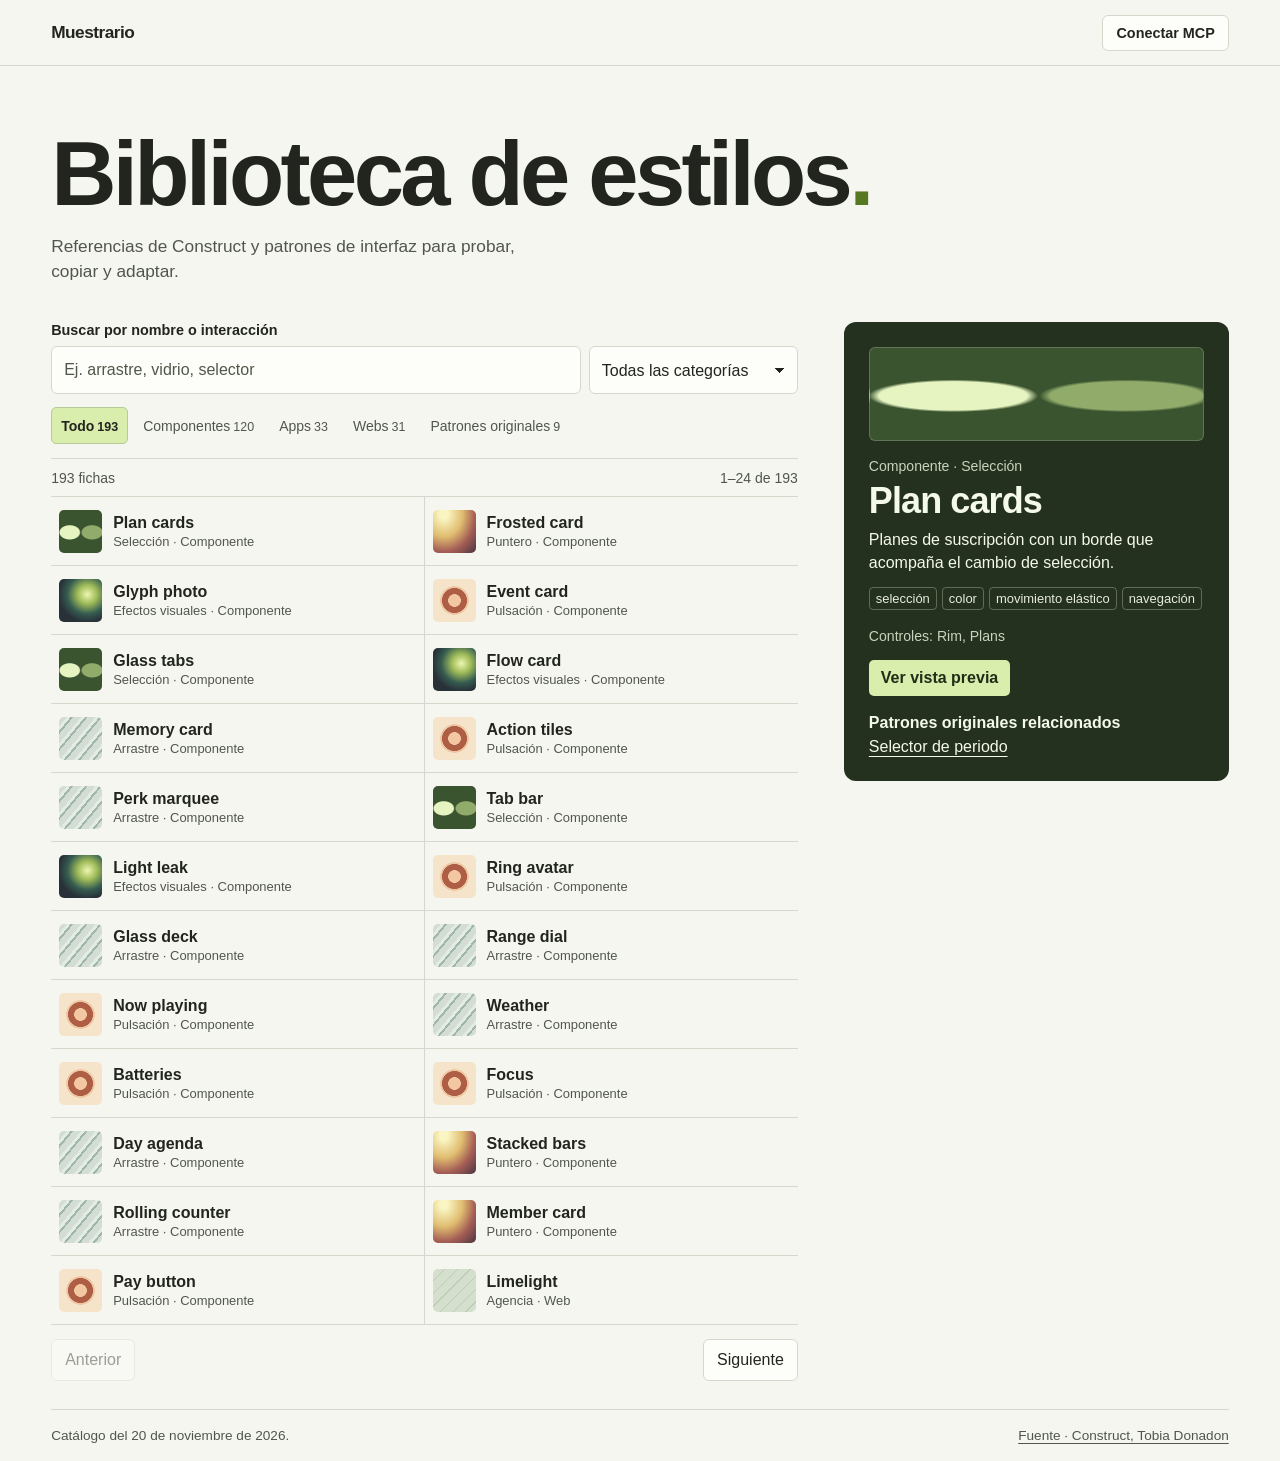
==== commit c952fe36: "Añade el patrón Panel de cámaras Cuadrícula de cámaras en directo con estado visible y panel de even" ====
--- a/index.html
+++ b/index.html
@@ -190,7 +190,7 @@
     </footer>
   </main>
   <noscript>Activa JavaScript para buscar y probar los patrones.</noscript>
-  <script type="application/json" id="snapshot">{"source":"https://www.tobiadonadon.com/projects/construct/design","author":"Tobia Donadon","capturedAt":"2026-11-20","references":[{"id":"plan-cards","type":"component","name":"Plan cards","category":"Select","url":"https://www.tobiadonadon.com/projects/construct/design?block=plan-cards","free":false,"added":"2026-11-19","tags":["selección","color","movimiento elástico","navegación"],"summary":"Planes de suscripción con un borde que acompaña el cambio de selección.","description":"Plans on black. The chosen one wears a rim whose gradient turns slowly, with a tab on top. Choose another and the rim travels across with a spring while the tab and the small print change. The white pill thinks, then says you are in.","controls":["Rim","Plans"]},{"id":"frost-card","type":"component","name":"Frosted card","category":"Hover","url":"https://www.tobiadonadon.com/projects/construct/design?block=frost-card","free":false,"added":"2026-11-19","tags":["pulsación","puntero","vidrio","texto animado","luz","tarjetas"],"summary":"Tarjeta translúcida con inclinación bajo el puntero y revelado de cifras.","description":"A panel of hot, grainy light that never sits still, and a glass card floating over its corner. Point at it: the card leans your way and the glow slides the other. Click and the hidden digits roll open one by one. Left alone, it drifts.","controls":["Glow","Glass"]},{"id":"glyph-photo","type":"component","name":"Glyph photo","category":"Shader","url":"https://www.tobiadonadon.com/projects/construct/design?block=glyph-photo","free":false,"added":"2026-11-19","tags":["puntero","tipografía","fotografía"],"summary":"Fotografía convertida en caracteres con una lente que recupera la imagen.","description":"A photograph set in type: the bright parts are drawn as small characters over a blurred copy, re-read line by line. Your pointer is a lens that clears the type and shows the real picture. The eye opens it over everything.","controls":["Picture","Lens","Ink"]},{"id":"event-card","type":"component","name":"Event card","category":"Press","url":"https://www.tobiadonadon.com/projects/construct/design?block=event-card","free":false,"added":"2026-11-19","tags":["pulsación","fotografía","color","vidrio","transición de estado"],"summary":"Ficha de evento con inscripción reversible y cambio de estado en el botón.","description":"An event as one photograph that fades into its own colour. Press the white pill: it squeezes into a tick and opens again as glass that says Added, the chip's clock spins and its words roll to how long is left. Press again to undo.","controls":["Fades to","Plays itself"]},{"id":"glass-tabs","type":"component","name":"Glass tabs","category":"Select","url":"https://www.tobiadonadon.com/projects/construct/design?block=glass-tabs","free":false,"added":"2026-11-19","tags":["selección","vidrio","movimiento elástico","navegación"],"summary":"Barra de pestañas flotante con un indicador elástico y una acción separada.","description":"A floating glass tab bar: three tabs in one pill and a round key standing apart. The dark lozenge under the chosen tab stretches to the next one and lands with a wobble, the icon fills in amber, and the round key squeezes and listens.","controls":["Accent","Steps itself"]},{"id":"flow-card","type":"component","name":"Flow card","category":"Shader","url":"https://www.tobiadonadon.com/projects/construct/design?block=flow-card","free":false,"added":"2026-11-19","tags":["pulsación","puntero","color","tarjetas"],"summary":"Bandas de color que se separan ante el puntero y producen ondas al pulsar.","description":"A card filled with a slow river of blurred colour, deep blue through orange and amber, under a fine grain. The bands drift by themselves, open round your pointer, and a press sends one ring of shifted colour travelling out.","controls":["River","Speed"]},{"id":"memory-card","type":"component","name":"Memory card","category":"Drag","url":"https://www.tobiadonadon.com/projects/construct/design?block=memory-card","free":false,"added":"2026-11-19","tags":["arrastre","tipografía","fotografía","vidrio","luz","tarjetas"],"summary":"Pila de recuerdos para clasificar con un gesto hacia un lado u otro.","description":"A deck of memories. Each picture is a photograph set in type, melting into a warm frost with a date, a line and three glass keys. Drag right to keep, left to let go: the key you head for lights up and the next card rises. Left alone, it sorts itself.","controls":["Accent","Sorts itself"]},{"id":"action-tiles","type":"component","name":"Action tiles","category":"Press","url":"https://www.tobiadonadon.com/projects/construct/design?block=action-tiles","free":false,"added":"2026-11-19","tags":["pulsación","transición de estado"],"summary":"Acciones financieras con respuesta direccional y confirmación temporal.","description":"Request and Withdraw as two big dark tiles. Press one: it dips, its arrow shoots off along its own direction and a new one comes in from the opposite corner. A short line confirms the amount, then tucks away. Left alone, they take turns.","controls":["Amount","Corners"]},{"id":"perk-marquee","type":"component","name":"Perk marquee","category":"Drag","url":"https://www.tobiadonadon.com/projects/construct/design?block=perk-marquee","free":false,"added":"2026-11-19","tags":["arrastre","color","luz"],"summary":"Carrusel continuo de ventajas que se puede frenar y arrastrar.","description":"Bands of perk chips drifting across black and fading at the edges. The icon of the chip nearest the middle lights up with a halo of its own colour. Point and a band slows to read; grab it and throw it, and it ticks past chip by chip before it drifts again.","controls":["Bands","Drift"]},{"id":"tab-bar","type":"component","name":"Tab bar","category":"Select","url":"https://www.tobiadonadon.com/projects/construct/design?block=tab-bar","free":false,"added":"2026-11-19","tags":["selección","vidrio","movimiento elástico","navegación"],"summary":"Navegación móvil con iconos que cambian al seleccionar y avisos pendientes.","description":"The bottom of a phone: five tabs on dark glass with the page showing through. Choose one and its line icon fills and lands with a spring while the page behind slides away. A dot pops onto Inbox and clears when you open it. Arrow keys move.","controls":["Dot","Labels"]},{"id":"light-leak","type":"component","name":"Light leak","category":"Shader","url":"https://www.tobiadonadon.com/projects/construct/design?block=light-leak","free":false,"added":"2026-11-19","tags":["pulsación","puntero","color","luz"],"summary":"Prisma luminoso que desvía el color al mover el puntero.","description":"A light on black: a thin white beam lands in a white-hot bloom and leaves as a spectrum that fans apart the farther it goes. It breathes. Bring the pointer in and the colours lean toward it, like turning a prism. Press and it flares.","controls":["Light","Spread","Speed"]},{"id":"ring-avatar","type":"component","name":"Ring avatar","category":"Press","url":"https://www.tobiadonadon.com/projects/construct/design?block=ring-avatar","free":false,"added":"2026-11-19","tags":["pulsación","carga","color","luz"],"summary":"Indicador de novedad alrededor de un avatar con estados de carga y visto.","description":"A face in a rounded square inside a spectral ring that turns slowly: something is new. Press it: the ring breaks into dashes and spins like a loader, then closes grey, seen. A moment later the colours light again. Left alone, it opens itself.","controls":["Shape","Size","Turn"]},{"id":"glass-deck","type":"component","name":"Glass deck","category":"Drag","url":"https://www.tobiadonadon.com/projects/construct/design?block=glass-deck","free":false,"added":"2026-10-31","tags":["arrastre","pulsación","color","vidrio","tarjetas"],"summary":"Clasificación de tarjetas translúcidas con arrastre y respuesta al umbral.","description":"Glass cards to sort with a flick. Clouds of deep colour drift inside each one, bending at the rim like real glass. Drag the top card: it clicks as it crosses the line and whooshes when thrown. Left alone, it sorts itself.","controls":["Palette","Throw"]},{"id":"range-dial","type":"component","name":"Range dial","category":"Drag","url":"https://www.tobiadonadon.com/projects/construct/design?block=range-dial","free":false,"added":"2026-10-23","tags":["arrastre","desplazamiento","luz"],"summary":"Termostato circular ajustable con arrastre, rueda y teclado.","description":"A thermostat dial: a white disc ringed with fine ticks that darken up to the setpoint, a hand that glows orange while heating and blue while cooling, the number huge in the middle. Drag, scroll or use the arrows; each step ticks. Left alone, it turns itself.","controls":["Unit"]},{"id":"now-playing","type":"component","name":"Now playing","category":"Press","url":"https://www.tobiadonadon.com/projects/construct/design?block=now-playing","free":false,"added":"2026-11-18","tags":["arrastre","desplazamiento","fotografía","movimiento elástico","tarjetas"],"summary":"Reproductor musical con vinilo animado y control de posición.","description":"A record player with no card: a photographed sleeve, the record, the controls. Play and the record slides out and turns; drag the scrubber and it spins with your hand. Skip throws the sleeve aside and springs the next one in. Left alone, it plays itself.","controls":["Accent"]},{"id":"weather","type":"component","name":"Weather","category":"Drag","url":"https://www.tobiadonadon.com/projects/construct/design?block=weather","free":false,"added":"2026-11-18","tags":["arrastre","pulsación","fotografía","texto animado"],"summary":"Previsión por horas con cinta desplazable y fondo según la hora.","description":"A day of weather on a tape. Drag or fling it: the hours slide under the needle with momentum and tick, and the sky behind is a real photograph for the hour you land on, from stars to rain to the blue hour. The temperature rolls like a counter.","controls":["City","Unit"]},{"id":"batteries","type":"component","name":"Batteries","category":"Press","url":"https://www.tobiadonadon.com/projects/construct/design?block=batteries","free":false,"added":"2026-11-18","tags":["pulsación","puntero","texto animado"],"summary":"Nivel de batería representado con líquido que sube durante la carga.","description":"Three cells of liquid: phone, watch, buds. Press one to put it on the charger: the liquid takes the jolt, turns green and climbs while the number counts up. Sweep the pointer across and it sloshes with your speed. Charges itself when idle.","controls":["Charging","Speed"]},{"id":"focus-mode","type":"component","name":"Focus","category":"Press","url":"https://www.tobiadonadon.com/projects/construct/design?block=focus-mode","free":false,"added":"2026-10-31","tags":["pulsación","luz"],"summary":"Interruptor de concentración con cambios de iluminación y estado.","description":"A dark, grained Focus widget with a moon and a switch. Turn it on and moonlight rises in the corner, breathing and drifting; the moon lights up from inside, the words roll from Off to On, with a soft two-step click. Left alone, it flips by itself.","controls":["Light","Second light"]},{"id":"agenda","type":"component","name":"Day agenda","category":"Drag","url":"https://www.tobiadonadon.com/projects/construct/design?block=agenda","free":false,"added":"2026-11-18","tags":["arrastre","movimiento elástico"],"summary":"Selector horario con inercia y ajuste a intervalos de quince minutos.","description":"The day as a drum of hours under a fixed needle. Drag to wind it; throw it and it keeps your speed, ticks past the quarter hours and springs onto one. The needle leans with the speed. Whatever is under it reads out large: the time, the event, how long is left.","controls":["Clock","Needle"]},{"id":"stacked-bars","type":"component","name":"Stacked bars","category":"Hover","url":"https://www.tobiadonadon.com/projects/construct/design?block=stacked-bars","free":false,"added":"2026-10-23","tags":["puntero","luz"],"summary":"Gráfico apilado con énfasis por fecha y aislamiento por serie.","description":"A week of traffic as a widget: the total huge, seven bars stacked by source in quiet greys, today's in full tone. Point at a day and it lights up with a tick while the number becomes that day's; point at a source to isolate it. Left alone, it walks the week.","controls":["Colour"]},{"id":"rolling-counter","type":"component","name":"Rolling counter","category":"Drag","url":"https://www.tobiadonadon.com/projects/construct/design?block=rolling-counter","free":false,"added":"2026-10-23","tags":["arrastre","desplazamiento","pulsación","texto animado"],"summary":"Contador de pasos con dígitos rodantes y progreso hacia un objetivo.","description":"A step-count widget: the day's steps huge, the goal share under it, an ink line that fills toward the goal, a small streak flame. Drag, scroll or flick the number and each digit rolls on its own reel, clicking like an odometer. Left alone, it counts itself up.","controls":["Start"]},{"id":"member-card","type":"component","name":"Member card","category":"Hover","url":"https://www.tobiadonadon.com/projects/construct/design?block=member-card","free":false,"added":"2026-10-23","tags":["puntero","color","efecto 3D","tarjetas"],"summary":"Tarjeta de membresía con relieve y reflejos que siguen el puntero.","description":"A titanium-like membership card that turns toward your pointer: fine brushed grain, a holographic foil that slides through violet, sky, mint and coral with the tilt, an iridescent edge and chip. Left alone, it drifts in a slow figure-eight.","controls":["Finish","Light"]},{"id":"pay-button","type":"component","name":"Pay button","category":"Press","url":"https://www.tobiadonadon.com/projects/construct/design?block=pay-button","free":false,"added":"2026-10-23","tags":["pulsación","luz","sonido","transición de estado"],"summary":"Botón de pago que pasa por espera y confirmación dentro del mismo espacio.","description":"A black checkout pill. Press it: it gives with a soft click, a white ring spins, closes into a check, and the button fills green from the centre with a shine, a glow and a two-note chime. It resets, and presses itself (silently) when idle.","controls":["Amount","Paid"]},{"id":"limelight","type":"website","name":"Limelight","category":"Agency","url":"https://www.tobiadonadon.com/projects/construct/design?block=limelight","free":false,"added":"2026-11-19","tags":["pulsación","puntero","fotografía","color","luz"],"poster":"https://www.tobiadonadon.com/design/websites/limelight/poster.webp","description":"A brand studio's first screen: a woman stands as a black silhouette over a giant SPOTTED on a yellow halftone. A soft light wanders over her and shows the colour photograph inside the black. The pointer is a torch; press for a studio flash.","controls":["Ground","Word","Light"]},{"id":"swipe-deck","type":"component","name":"Swipe deck","category":"Drag","url":"https://www.tobiadonadon.com/projects/construct/design?block=swipe-deck","free":false,"added":"2026-10-23","tags":["arrastre","movimiento elástico","efecto 3D","tarjetas"],"summary":"Pila de tarjetas para elegir o descartar con umbral y retorno.","description":"Five app ideas to sort. Drag the top card and it tilts with your hand while a Keep or Skip stamp fades in; throw it off with a swish, or let go and it springs back. The card behind rises to meet you. Out of cards? Shuffle again.","controls":["Palette","Throw"]},{"id":"sora","type":"website","name":"Sora","category":"Finance","url":"https://www.tobiadonadon.com/projects/construct/design?block=sora","free":false,"added":"2026-11-19","tags":["puntero","movimiento elástico","efecto 3D","formularios","tarjetas"],"poster":"https://www.tobiadonadon.com/design/websites/sora/poster.webp","description":"A travel-money card over a 3D field of enamel tiles rolling in red swells. Every few seconds it hops, flips and lands on a spring, a bouncy ring of tiles pops out under it and the receipt rolls to the next city. The pointer tilts the card.","controls":["Enamel","Waves","Button"]},{"id":"ora-call","type":"website","name":"Ora","category":"AI","url":"https://www.tobiadonadon.com/projects/construct/design?block=ora-call","free":false,"added":"2026-11-19","tags":["selección","tipografía","vidrio"],"poster":"https://www.tobiadonadon.com/design/websites/ora-call/poster.webp","description":"An AI receptionist's first screen on electric blue. A glossy red-orange marbled glass ball drifts across the white headline like a lens: the words swell and split into a faint rainbow inside it. Hear it answer: a ring, a pick-up, a greeting.","controls":["Blue","Italic","Drift"]},{"id":"leo","type":"website","name":"Leo","category":"Portfolio","url":"https://www.tobiadonadon.com/projects/construct/design?block=leo","free":false,"added":"2026-11-19","tags":["pulsación","puntero","fotografía"],"poster":"https://www.tobiadonadon.com/design/websites/leo/poster.webp","description":"A film photographer's first screen: his name huge in red, Leo in front of it in black and white. He turns his head to follow your pointer and glances around on his own; his prints shuffle at the bottom right. Press one to bring it up.","controls":["Name","Button"]},{"id":"alpina","type":"website","name":"Alpina","category":"Travel","url":"https://www.tobiadonadon.com/projects/construct/design?block=alpina","free":false,"added":"2026-11-19","tags":["puntero","selección"],"poster":"https://www.tobiadonadon.com/design/websites/alpina/poster.webp","description":"A night train's first screen: a stone viaduct over an Alpine gorge at sunrise. The red train really runs across it, car by car, into the trees; mist rolls through the valley and the planes part under the pointer. Pick a date, the fare updates.","controls":["Train","Accent","Button"]},{"id":"hana","type":"website","name":"Hana","category":"Portfolio","url":"https://www.tobiadonadon.com/projects/construct/design?block=hana","free":false,"added":"2026-11-19","tags":["puntero","fotografía","vidrio","transición de estado"],"poster":"https://www.tobiadonadon.com/design/websites/hana/poster.webp","description":"A speaker's first screen: a portrait on mint paper behind a tall panel of real reeded glass. Each flute refracts her into strips with a soft blur and highlights; the panel glides across her on its own and follows the pointer. Book a talk confirms.","controls":["Flutes","Glide","Button"]},{"id":"petal","type":"website","name":"Petal","category":"Commerce","url":"https://www.tobiadonadon.com/projects/construct/design?block=petal","free":false,"added":"2026-11-19","tags":[],"poster":"https://www.tobiadonadon.com/design/websites/petal/poster.webp","description":"A skincare brand's first screen: a freckled face half hidden behind peonies in low sun. The peonies are their own plane and sway in a slow breeze, warm light sweeps across, petals drift past the lens and \"spring.\" writes itself on. Add to bag works.","controls":["Word","Accent","Breeze"]},{"id":"aerie","type":"website","name":"Aerie","category":"Studio","url":"https://www.tobiadonadon.com/projects/construct/design?block=aerie","free":false,"added":"2026-11-19","tags":["puntero","sonido"],"poster":"https://www.tobiadonadon.com/design/websites/aerie/poster.webp","description":"A game's first screen: a painted monastery city on floating rock at golden hour, and the camera never stops flying into it. Bell towers pass the lens, islets come out of the haze. The pointer steers; the button sounds a horn and the flight surges.","controls":["Flight","Accent","Button"]},{"id":"halcyon","type":"website","name":"Halcyon","category":"AI","url":"https://www.tobiadonadon.com/projects/construct/design?block=halcyon","free":false,"added":"2026-11-19","tags":["puntero","tipografía","efecto 3D","luz"],"poster":"https://www.tobiadonadon.com/design/websites/halcyon/poster.webp","description":"A city in orbit with an AI guide: a garden city on a viaduct above the clouds at sunrise. Small craft fly through it at real depth, behind the towers and in front, with glowing trails. The view leans with the pointer and Juno types hello.","controls":["Traffic","Trails","Button"]},{"id":"prism","type":"app","name":"Prism","category":"Productivity","url":"https://www.tobiadonadon.com/projects/construct/design?block=prism","free":false,"added":"2026-11-19","tags":["arrastre","selección","fotografía","color","vidrio","luz","precios"],"poster":"https://www.tobiadonadon.com/design/apps/prism/poster.webp","description":"A paywall in the dark: a glass prism photograph melts into black while a live light breathes over it and leans to your finger. Perks drift past in a band you can throw, and the chosen plan wears a slowly turning gradient rim that travels when you switch.","controls":["Rim","Opens on"]},{"id":"album-stack","type":"component","name":"Album stack","category":"Drag","url":"https://www.tobiadonadon.com/projects/construct/design?block=album-stack","free":false,"added":"2026-10-23","tags":["arrastre","pulsación","movimiento elástico"],"summary":"Pila de portadas que se reordena con un gesto y revela el disco al reproducir.","description":"A pile of record sleeves. Throw the front one either way and it swings out and tucks in at the back while the rest step up; let go short and it springs home. Press play and the record slides out of its sleeve and spins.","controls":["Palette","Throw"]},{"id":"dot-globe","type":"component","name":"Dot globe","category":"Drag","url":"https://www.tobiadonadon.com/projects/construct/design?block=dot-globe","free":false,"added":"2026-10-23","tags":["arrastre","vidrio","luz"],"summary":"Globo de puntos con rotación, inercia y saltos angulares.","description":"The world in dots on a ball of dark glass: cold white in the light, cobalt on the night side, the far continents showing through. Throw it: the dots smear into streaks, it ticks past a detent every 15°, the axis nods and bobs back. Alone, it throws itself.","controls":["Accent","Drift","Routes"]},{"id":"recall","type":"app","name":"Recall","category":"Productivity","url":"https://www.tobiadonadon.com/projects/construct/design?block=recall","free":false,"added":"2026-11-19","tags":["arrastre","selección","tipografía","fotografía","vidrio","texto animado","tarjetas","navegación"],"poster":"https://www.tobiadonadon.com/design/apps/recall/poster.webp","description":"A voice journal hands your day back as cards. Each picture is a photograph set in type, read line by line. Drag a card right to keep it, left to let it go; the next rises, the counters roll, and a glass bar of tabs slides underneath.","controls":["Accent","Plays itself"]},{"id":"eye-follow","type":"component","name":"Eyes","category":"Hover","url":"https://www.tobiadonadon.com/projects/construct/design?block=eye-follow","free":false,"added":"2026-10-23","tags":["pulsación","puntero"],"summary":"Figura cuyas pupilas siguen el puntero y reaccionan a su velocidad.","description":"A vinyl creature with two eye domes that watches your pointer anywhere on the page. Rush past and it winces; circle it and it gets dizzy, spirals for eyes. Press it flat, let go and it jumps and lands like jelly. Left alone, a fly lands on its nose.","controls":["Skin","Top"]},{"id":"ember","type":"app","name":"Ember","category":"Finance","url":"https://www.tobiadonadon.com/projects/construct/design?block=ember","free":false,"added":"2026-11-19","tags":["pulsación","vidrio","texto animado","luz","tarjetas"],"poster":"https://www.tobiadonadon.com/design/apps/ember/poster.webp","description":"A payout wallet in black with one point of light: a panel of hot, grainy glow that drifts, and a frosted glass card over its corner. Tap the card and its digits roll open. Press a tile and its arrow flies. Left alone, it plays itself.","controls":["Glow","Glass"]},{"id":"gather","type":"app","name":"Gather","category":"Social","url":"https://www.tobiadonadon.com/projects/construct/design?block=gather","free":false,"added":"2026-11-19","tags":["fotografía","color","movimiento elástico","tarjetas"],"poster":"https://www.tobiadonadon.com/design/apps/gather/poster.webp","description":"Today's feed for small local circles. A photograph fades into its own colour above a white pill that squeezes into a tick; two cards run with slow rivers of blurred colour; the feed coasts and rubber-bands; a red dot lands on Inbox. It plays itself.","controls":["River","Photo fades to"]},{"id":"lump","type":"app","name":"Lump","category":"Finance","url":"https://www.tobiadonadon.com/projects/construct/design?block=lump","free":false,"added":"2026-11-18","tags":["arrastre","pulsación"],"poster":"https://www.tobiadonadon.com/design/apps/lump/poster.webp","description":"Send or get paid on one screen. The amount is the right edge, turned 90°: drag it like a thumbwheel. Who is a jelly blob with a monogram. Press the white disc and the blob swells into the whole screen, the amount swings flat and a black bubble says it landed.","controls":["Colour","Amount"]},{"id":"vane","type":"app","name":"Vane","category":"Travel","url":"https://www.tobiadonadon.com/projects/construct/design?block=vane","free":false,"added":"2026-11-18","tags":["arrastre","color","luz"],"poster":"https://www.tobiadonadon.com/design/apps/vane/poster.webp","description":"Weather read as light: the whole screen is one aura whose colours are the conditions. Drag the sun round a 24-hour ring and the glow, the dot-matrix temperature, UV, rain, wind and air all follow; flick the wind vane, wipe the air clean.","controls":["Units","Starts at"]},{"id":"forge","type":"website","name":"Forge","category":"AI","url":"https://www.tobiadonadon.com/projects/construct/design?block=forge","free":false,"added":"2026-11-17","tags":["tipografía"],"poster":"https://www.tobiadonadon.com/design/websites/forge/poster.webp","description":"An AI coding agent launch on white: the repo lies on a floor running to the horizon, and every line the agent writes is typed white-hot and cools to ink as it recedes. A run console walks read, fix, test, ship.","controls":["First task","Floor speed","Button"]},{"id":"halo","type":"app","name":"Halo","category":"Productivity","url":"https://www.tobiadonadon.com/projects/construct/design?block=halo","free":false,"added":"2026-11-18","tags":["vidrio","tarjetas"],"poster":"https://www.tobiadonadon.com/design/apps/halo/poster.webp","description":"An assistant's home screen as a wheel of glass marbles, each with its own aura. Turn it and it spins with inertia; the marble that lands on top opens into a card with dot-matrix figures. Hold the pill to speak and its dot meter follows your voice.","controls":["Pill"]},{"id":"knead","type":"app","name":"Knead","category":"Finance","url":"https://www.tobiadonadon.com/projects/construct/design?block=knead","free":false,"added":"2026-11-18","tags":["arrastre","pulsación"],"poster":"https://www.tobiadonadon.com/design/apps/knead/poster.webp","description":"A month's budget you build by hand. Each pot is a piece of dough, as big as what is in it: drag one onto the dotted canvas and it fuses with the rest, a seam between kinds. Tap to feed or thin it. The total and the split roll; the tick sets the plan.","controls":["Needs","Income"]},{"id":"torus","type":"app","name":"Torus","category":"Health","url":"https://www.tobiadonadon.com/projects/construct/design?block=torus","free":false,"added":"2026-11-18","tags":["arrastre","desplazamiento","pulsación","luz","tarjetas"],"poster":"https://www.tobiadonadon.com/design/apps/torus/poster.webp","description":"A smart ring's morning read as a deck of aura cards, each a glow with one figure in dots. Flick the pile, fan it into a hand and spin it, tap a card and its aura fills the screen while a tick ring lets you scrub the night.","controls":["Cards","Grain"]},{"id":"kin","type":"website","name":"Kin","category":"Health","url":"https://www.tobiadonadon.com/projects/construct/design?block=kin","free":false,"added":"2026-11-17","tags":["desplazamiento","puntero","vidrio","luz"],"poster":"https://www.tobiadonadon.com/design/websites/kin/poster.webp","description":"A blood-testing clinic hero: one tube of blood lies across a dark screen and a cold beam reads along it. Move the pointer along the tube to scrub all 112 biomarkers; each reading rides the light, with a glassy tick per marker.","controls":["Button","Sound"]},{"id":"particle-word","type":"component","name":"Particles","category":"Hover","url":"https://www.tobiadonadon.com/projects/construct/design?block=particle-word","free":false,"added":"2026-10-23","tags":["pulsación"],"summary":"Texto construido con partículas que se dispersan y vuelven a formar letras.","description":"A word made of particles. Run through it and they part; click and it explodes and rebuilds. Left alone, it bursts and its particles pull back together as the next word.","controls":["Colour","Word"]},{"id":"alba","type":"app","name":"Alba","category":"Home","url":"https://www.tobiadonadon.com/projects/construct/design?block=alba","free":false,"added":"2026-11-18","tags":["luz"],"poster":"https://www.tobiadonadon.com/design/apps/alba/poster.webp","description":"An alarm set by its light. The time stands in huge dots beside a wheel of the day; turn it and the glow shifts from night indigo to a hot morning coral, then the time lands dot by dot. A switch, the days, and a wind-down you can start.","controls":["Morning light","Wind-down"]},{"id":"nightshift","type":"website","name":"Nightshift","category":"AI","url":"https://www.tobiadonadon.com/projects/construct/design?block=nightshift","free":false,"added":"2026-11-18","tags":["arrastre","desplazamiento","pulsación","formularios"],"poster":"https://www.tobiadonadon.com/design/websites/nightshift/poster.webp","description":"AI teammates for founders, shown as the company at night: one floor per agent, lit while it works, the task typing beside it as a clock runs 23:00 to dawn. Hand an agent a task or click a floor; drag the night's score to scrub it.","controls":["Opens at","Night length","Button"]},{"id":"nova","type":"website","name":"Nova","category":"AI","url":"https://www.tobiadonadon.com/projects/construct/design?block=nova","free":false,"added":"2026-11-18","tags":["pulsación","tipografía"],"poster":"https://www.tobiadonadon.com/design/websites/nova/poster.webp","description":"An image and video model's launch where the whole first screen is the picture being made: it resolves from noise step by step behind a calm headline and a real prompt bar. Click for another take, or type your own; snow and rain drift near the lens.","controls":["First shot","Steps","Button"]},{"id":"vault","type":"website","name":"Vault","category":"Finance","url":"https://www.tobiadonadon.com/projects/construct/design?block=vault","free":false,"added":"2026-11-18","tags":["vidrio","luz","precios"],"poster":"https://www.tobiadonadon.com/design/websites/vault/poster.webp","description":"A trading platform where the market is a landscape at blue hour: the live price is the crest of a ridge over still water, and the sun sits on the last trade, lighting the haze and the glass order ticket that rides it. Crosshair, markets, fills.","controls":["Market","Light"]},{"id":"wren","type":"app","name":"Wren","category":"Productivity","url":"https://www.tobiadonadon.com/projects/construct/design?block=wren","free":false,"added":"2026-11-18","tags":["tarjetas"],"poster":"https://www.tobiadonadon.com/design/apps/wren/poster.webp","description":"An AI assistant at work: a drop of black ferrofluid bristles into spikes while you hold to talk, swirls as the task ticks off step by step, swells as the answer streams in, then tightens into a tick and the answer becomes a card you keep.","controls":["Live colour","Pace"]},{"id":"phone-island","type":"component","name":"Island","category":"Press","url":"https://www.tobiadonadon.com/projects/construct/design?block=phone-island","free":false,"added":"2026-10-23","tags":["pulsación"],"summary":"Indicador compacto que se expande para mostrar una actividad.","description":"The pill at the top of a phone. Press it to open the live activity.","controls":["Activity","Wallpaper"]},{"id":"bottom-sheet","type":"component","name":"Bottom sheet","category":"Drag","url":"https://www.tobiadonadon.com/projects/construct/design?block=bottom-sheet","free":false,"added":"2026-11-18","tags":["arrastre","movimiento elástico"],"summary":"Panel inferior con tres alturas y ajuste según la distancia y velocidad del gesto.","description":"The lower half of a phone and one sheet with three heights. Drag or flick it: it rubber-bands past the ends, a flick always carries it to the next height and it lands with weight. The grabber bends into a chevron pointing the way it flies.","controls":["Accent","Start"]},{"id":"brasa","type":"app","name":"Brasa","category":"Home","url":"https://www.tobiadonadon.com/projects/construct/design?block=brasa","free":false,"added":"2026-11-18","tags":["arrastre","pulsación","color","precios"],"poster":"https://www.tobiadonadon.com/design/apps/brasa/poster.webp","description":"A one-brand shop's product page: an enamelled pot lit in a room of its own colour. Swipe the pot to turn in the next colour, drag the ruler and it grows while the price rolls, add it and a small pot arcs into the bag, then press and hold to pay.","controls":["Colour","Size"]},{"id":"ciao","type":"website","name":"Ciao","category":"Portfolio","url":"https://www.tobiadonadon.com/projects/construct/design?block=ciao","free":false,"added":"2026-11-18","tags":["pulsación","tipografía","efecto 3D"],"poster":"https://www.tobiadonadon.com/design/websites/ciao/poster.webp","description":"A designer-founder's personal site as a surreal collage: a lemon moon over pink grass, a gondola in a red sky, a giant moka pot. It all drifts and parts in depth; click an object and the three-line headline rolls to that part of him.","controls":["Opens on","Sky","Tour"]},{"id":"pitch","type":"website","name":"Pitch","category":"AI","url":"https://www.tobiadonadon.com/projects/construct/design?block=pitch","free":false,"added":"2026-11-18","tags":["arrastre","desplazamiento","luz"],"poster":"https://www.tobiadonadon.com/design/websites/pitch/poster.webp","description":"A sales-call coach for founders: the call runs through a dark office as a wall of light, the buyer's mood with the transcript written on it. The room warms pink as she leans in; moments get flagged, the coach whispers. Drag the line to scrub.","controls":["Warm buyer","Call speed","Button"]},{"id":"notch-slider","type":"component","name":"Notch slider","category":"Drag","url":"https://www.tobiadonadon.com/projects/construct/design?block=notch-slider","free":false,"added":"2026-11-17","tags":["arrastre","pulsación","texto animado","luz"],"summary":"Deslizador con marcas, puntos de atracción y cifra animada.","description":"A range you can feel. Ticks light and get plucked as the needle passes, harder the faster you drag; named values are magnetic and hold the needle until you pull free with a click. The value rolls like an odometer. Left alone, it glides by itself.","controls":["Tone","Magnet"]},{"id":"onboard","type":"app","name":"Onboard","category":"Productivity","url":"https://www.tobiadonadon.com/projects/construct/design?block=onboard","free":false,"added":"2026-11-17","tags":["arrastre","selección","color","precios"],"poster":"https://www.tobiadonadon.com/design/apps/onboard/poster.webp","description":"A planner's first run: three value pages shot on paper the colour of the page, so the ground blends as you swipe, then a paywall with a plan picker and a free-trial switch that folds the trial timeline and re-labels the one black button.","controls":["Opens on","Currency"]},{"id":"envelope","type":"component","name":"Envelope","category":"Hover","url":"https://www.tobiadonadon.com/projects/construct/design?block=envelope","free":false,"added":"2026-10-23","tags":["pulsación","puntero","selección","movimiento elástico","efecto 3D","sonido","tarjetas","navegación"],"summary":"Sobre que se abre para revelar una tarjeta con ratón, tacto o teclado.","description":"A matte envelope with a card inside. Point at it: the flap folds back in 3D, showing its lining, and the card rises out with a small overshoot and a soft paper sound. Left alone it opens and closes by itself. Tap on a phone; Tab on a keyboard.","controls":["Envelope","Letter"]},{"id":"dozen","type":"website","name":"Dozen","category":"Agency","url":"https://www.tobiadonadon.com/projects/construct/design?block=dozen","free":false,"added":"2026-11-18","tags":["puntero","fotografía","color"],"poster":"https://www.tobiadonadon.com/design/websites/dozen/poster.webp","description":"A six-week accelerator as a poster wall on black. Eight colour blocks slide and re-stack to say its three acts (ship, sell, pitch); one word is cut from a demo-day photo. Stat tiles switch the act, founders stand out of their tiles, the pointer shoves blocks.","controls":["Act","Button"]},{"id":"gassa","type":"website","name":"Gassa","category":"Commerce","url":"https://www.tobiadonadon.com/projects/construct/design?block=gassa","free":false,"added":"2026-11-18","tags":["selección","fotografía","color"],"poster":"https://www.tobiadonadon.com/design/websites/gassa/poster.webp","description":"An Italian soda shop set as a split-flap poster board: flat colour tiles, the can, slanted bars, photos cropped hard. Tiles flap and trade places on a rhythm; pick a flavour and the whole board flaps over to its palette. Push the bars; add to bag works.","controls":["Flavour","Button"]},{"id":"quanta","type":"website","name":"Quanta","category":"AI","url":"https://www.tobiadonadon.com/projects/construct/design?block=quanta","free":true,"added":"2026-11-18","tags":[],"poster":"https://www.tobiadonadon.com/design/websites/quanta/poster.webp","description":"A fast reasoning model's launch on a cobalt stage: a ring of 10,000 particles orbits the live console, razor-thin on the horizon and out of focus past the lens. Real prompts are answered at speed while a typical model is still writing.","controls":["Stage","Live colour","Speed"]},{"id":"till","type":"app","name":"Till","category":"Finance","url":"https://www.tobiadonadon.com/projects/construct/design?block=till","free":false,"added":"2026-11-18","tags":["vidrio","luz"],"poster":"https://www.tobiadonadon.com/design/apps/till/poster.webp","description":"A founder's month as a tank of glass marbles, one per payment. Sales drop in live and the revenue rolls up; stir the pile with a finger; MRR, New and Churn are lenses that light the marbles they mean; roll the marble handle to send the payout.","controls":["Team marbles","Goal"]},{"id":"dash","type":"app","name":"Dash","category":"Food","url":"https://www.tobiadonadon.com/projects/construct/design?block=dash","free":false,"added":"2026-11-18","tags":["arrastre","pulsación","efecto 3D","tarjetas"],"poster":"https://www.tobiadonadon.com/design/apps/dash/poster.webp","description":"A delivery followed on a clay diorama: the courier rides the model's road while minutes and metres roll down and clouds drift over. Drag to tilt it with real depth, tap the shop or your door for a card, send a quick reply that flies to the courier.","controls":["Courier"]},{"id":"data-table","type":"component","name":"Data table","category":"Select","url":"https://www.tobiadonadon.com/projects/construct/design?block=data-table","free":false,"added":"2026-11-18","tags":["pulsación","selección","movimiento elástico","datos"],"summary":"Tabla ordenable en la que se animan las filas y sus barras de escala.","description":"A table that is its own bar chart. Press a column and it re-ranks in front of you: climbing rows are picked up, cross the falling ones and land with a bounce while every bar springs to its new length. Left alone, it sorts itself.","controls":["Leader"]},{"id":"drift","type":"app","name":"Drift","category":"Health","url":"https://www.tobiadonadon.com/projects/construct/design?block=drift","free":false,"added":"2026-11-18","tags":["arrastre","desplazamiento","pulsación","luz"],"poster":"https://www.tobiadonadon.com/design/apps/drift/poster.webp","description":"Last night as a landscape painted in code: the ridge is your sleep, deep sleep the valleys where water lies. Drag the land to scrub the night under a moving moon, tap a stage to light it and fly there, or squeeze the whole night into one screen.","controls":["Dawn","Score"]},{"id":"lumen","type":"website","name":"Lumen","category":"Finance","url":"https://www.tobiadonadon.com/projects/construct/design?block=lumen","free":false,"added":"2026-11-18","tags":["puntero","vidrio","efecto 3D","luz","tarjetas"],"poster":"https://www.tobiadonadon.com/design/websites/lumen/poster.webp","description":"A business account for founders: a smoked-glass company card floats over a sunlit desk, tilts to your pointer and shows the light through it. Each payment ripples through the glass, matches its receipt, and moves burn, limits and runway.","controls":["Glass","Name"]},{"id":"tooltip-follow","type":"component","name":"Tooltip follow","category":"Hover","url":"https://www.tobiadonadon.com/projects/construct/design?block=tooltip-follow","free":false,"added":"2026-11-18","tags":["movimiento elástico"],"summary":"Ayuda contextual compartida que se desplaza entre controles.","description":"A floating format bar with one tooltip that travels. It waits before it first appears, then slides from button to button, stretching with its speed while its width springs to the new label and its arrow trails behind. Each button plays its own note.","controls":["Tooltip","Selection","First wait"]},{"id":"breathe","type":"app","name":"Breathe","category":"Health","url":"https://www.tobiadonadon.com/projects/construct/design?block=breathe","free":false,"added":"2026-11-17","tags":["pulsación","luz"],"poster":"https://www.tobiadonadon.com/design/apps/breathe/poster.webp","description":"A guided breathing session: one soft shape fills, holds and empties with the breath, cooling in and warming out, inside a ring that lights as the session passes. A rhythm strip rolls under a playhead that pulses and clicks every second.","controls":["Pattern","In-breath"]},{"id":"check-list","type":"component","name":"Check list","category":"Press","url":"https://www.tobiadonadon.com/projects/construct/design?block=check-list","free":false,"added":"2026-11-17","tags":["arrastre","transición de estado"],"summary":"Una animación conecta la marca de tarea con el tachado de su texto.","description":"Checking a task is one pen stroke: the box fills, the tick draws, and the same line flicks out and strikes through the words, greying them as it goes. Each tick plays a note higher. Left alone, the pen works down the list by itself.","controls":["Tone"]},{"id":"trail","type":"app","name":"Trail","category":"Health","url":"https://www.tobiadonadon.com/projects/construct/design?block=trail","free":false,"added":"2026-11-17","tags":["pulsación","sonido"],"poster":"https://www.tobiadonadon.com/design/apps/trail/poster.webp","description":"A run tracker mid-run: a night map drawn in code with the loop you've run burning behind a moving dot, and a black slab of live numbers. Pass a kilometre or tap Lap and the split drops in from the top with a chime.","controls":["Route","Units"]},{"id":"before-after","type":"component","name":"Before & after","category":"Drag","url":"https://www.tobiadonadon.com/projects/construct/design?block=before-after","free":false,"added":"2026-10-23","tags":["arrastre","pulsación"],"summary":"Comparador de dos imágenes alineadas con un divisor deslizante.","description":"A line drawing and the finished, graded render of the same lake at dusk, under one divider. Drag the handle, click anywhere to glide there, or flick it and it coasts. It ticks like a notched dial every 10%, and the tags step aside as it reaches them.","controls":["Handle","Start"]},{"id":"chat","type":"app","name":"Chat","category":"Social","url":"https://www.tobiadonadon.com/projects/construct/design?block=chat","free":false,"added":"2026-11-18","tags":["pulsación"],"poster":"https://www.tobiadonadon.com/design/apps/chat/poster.webp","description":"A group chat arranged around its plan: a table from above, each friend a seat. Spin the table like a lazy Susan to change the time and the seats follow who can make it; tap I'm in and your puck sits down; lines land large, with no bubbles.","controls":["Accent"]},{"id":"madder","type":"website","name":"Madder","category":"Commerce","url":"https://www.tobiadonadon.com/projects/construct/design?block=madder","free":false,"added":"2026-11-18","tags":["arrastre","selección","tipografía","color"],"poster":"https://www.tobiadonadon.com/design/websites/madder/poster.webp","description":"A dyed-to-order clothing shop hero. Six pieces hang on a steel rail curving into a daylight studio: flick it and the hangers swing. Pick a colour and the dye climbs the cloth; the wall and headline take it. Sizes and Add to bag work.","controls":["Button","Brand"]},{"id":"plan-picker","type":"component","name":"Plan picker","category":"Select","url":"https://www.tobiadonadon.com/projects/construct/design?block=plan-picker","free":false,"added":"2026-11-18","tags":["pulsación","texto animado","movimiento elástico"],"summary":"Comparador de planes en columnas que cambia al alternar el periodo de cobro.","description":"Three plans as three pillars, the dearer the taller. Press one and ink pours up from its foot. Go yearly and the paid pillars drop with a bounce, digits rolling, leaving a dashed outline of what you save.","controls":["Ink","Billing"]},{"id":"pocket","type":"app","name":"Pocket","category":"Finance","url":"https://www.tobiadonadon.com/projects/construct/design?block=pocket","free":false,"added":"2026-11-18","tags":["arrastre","pulsación","vidrio"],"poster":"https://www.tobiadonadon.com/design/apps/pocket/poster.webp","description":"A budget as liquid: the month in one big glass, the euros left floating in it, the envelopes five small glasses. Hold one over another and it tips and pours with a glug; tap one to see it large; drag the glass sideways to rewind the month.","controls":["Money","Currency"]},{"id":"lift","type":"app","name":"Lift","category":"Health","url":"https://www.tobiadonadon.com/projects/construct/design?block=lift","free":false,"added":"2026-11-17","tags":["sonido"],"poster":"https://www.tobiadonadon.com/design/apps/lift/poster.webp","description":"A workout logger: sets in a plain table, the current one open with weight and rep steppers. Tick it and a red rest timer grows out of the button to fill the screen, beeping down to zero; beat your best and it opens with a New PR seal and a chime.","controls":["Rest screen","Rest"]},{"id":"card-fan","type":"component","name":"Card fan","category":"Press","url":"https://www.tobiadonadon.com/projects/construct/design?block=card-fan","free":false,"added":"2026-10-23","tags":["pulsación","tarjetas"],"summary":"Pila de tarjetas bancarias que se abre en abanico para elegir una.","description":"A stack of bank cards. Press to fan them out, press one to bring it to the front.","controls":["Cards","Spread"]},{"id":"daybook","type":"app","name":"Daybook","category":"Productivity","url":"https://www.tobiadonadon.com/projects/construct/design?block=daybook","free":false,"added":"2026-11-18","tags":["pulsación","color","efecto 3D","transición de estado"],"poster":"https://www.tobiadonadon.com/design/apps/daybook/poster.webp","description":"The day as one folded strip of paper, white outside and colour inside. Tap a plan and its pleat falls open in 3D; pull the strip and the whole day unfolds into one sheet; tick the checklist, hit Done, and the block folds itself away.","controls":["Inside"]},{"id":"loop","type":"app","name":"Loop","category":"Social","url":"https://www.tobiadonadon.com/projects/construct/design?block=loop","free":false,"added":"2026-11-18","tags":["arrastre","pulsación","fotografía","color","tarjetas"],"poster":"https://www.tobiadonadon.com/design/apps/loop/poster.webp","description":"A photo journal you leaf through as a pile of prints. Flick the top one and it flies off with your speed and tucks under while the screen's colour flows to the next; double-tap slaps a heart sticker on; a button fans the pile like cards.","controls":["Sticker","Loop"]},{"id":"pith","type":"website","name":"Pith","category":"Commerce","url":"https://www.tobiadonadon.com/projects/construct/design?block=pith","free":false,"added":"2026-11-18","tags":["selección","tipografía","color","precios"],"poster":"https://www.tobiadonadon.com/design/websites/pith/poster.webp","description":"A skincare shop hero: the serum floats between two halves of the headline, its real ingredients around it on three planes of focus. Pick a formula and colour, serum, fruit and words all change; subscribe or one-time switches the price; add to bag works.","controls":["Formula","Buying","Subscriber saving"]},{"id":"pod","type":"app","name":"Pod","category":"Music","url":"https://www.tobiadonadon.com/projects/construct/design?block=pod","free":false,"added":"2026-11-17","tags":["arrastre","desplazamiento","luz"],"poster":"https://www.tobiadonadon.com/design/apps/pod/poster.webp","description":"A podcast's Now Playing over full-bleed cover art. The scrubber is cut into the episode's chapters: drag it and the chapter name changes with a tick at each border. The transcript lights up word by word; the speed pill speeds it all up.","controls":["Accent"]},{"id":"volt","type":"app","name":"Volt","category":"Travel","url":"https://www.tobiadonadon.com/projects/construct/design?block=volt","free":false,"added":"2026-11-17","tags":["arrastre","desplazamiento"],"poster":"https://www.tobiadonadon.com/design/apps/volt/poster.webp","description":"An EV app at night: the car stands on a dark floor with its reflection, a sheen passing over the paint. The battery is 50 cells that fill as it charges, with a draggable limit; the lock flashes the headlights, climate spins the fan, chargers scroll.","controls":["Charge","Battery"]},{"id":"command-menu","type":"component","name":"Command menu","category":"Type","url":"https://www.tobiadonadon.com/projects/construct/design?block=command-menu","free":false,"added":"2026-10-23","tags":["tipografía"],"summary":"Paleta de comandos con filtro, navegación por flechas y ejecución.","description":"A ⌘K palette. Type to filter, arrows to move, Enter to run. Left alone, it types and runs one itself.","controls":["Accent"]},{"id":"maison-sel","type":"website","name":"Maison Sel","category":"Commerce","url":"https://www.tobiadonadon.com/projects/construct/design?block=maison-sel","free":false,"added":"2026-11-18","tags":["puntero","selección","vidrio"],"poster":"https://www.tobiadonadon.com/design/websites/maison-sel/poster.webp","description":"A fragrance shop hero: the bottle on salted basalt, on its own layer over the sea. Live water caustics pool under your pointer and run through the glass; the notes are pinned to the picture. Pick a scent and its whole world opens from the bottle. Add to bag.","controls":["Scent","Size"]},{"id":"notes","type":"app","name":"Notes","category":"Productivity","url":"https://www.tobiadonadon.com/projects/construct/design?block=notes","free":false,"added":"2026-11-18","tags":["arrastre","selección","movimiento elástico","transición de estado"],"poster":"https://www.tobiadonadon.com/design/apps/notes/poster.webp","description":"A note made of chunky tiles you throw around. Pick one up and the rest part with springs; let go and it keeps its momentum and lands with a thock; flick it up to pin it. Tick the list, pack a box, Tidy, Undo, while Inês moves blocks too.","controls":["Highlighter"]},{"id":"hold-to-confirm","type":"component","name":"Hold to confirm","category":"Press","url":"https://www.tobiadonadon.com/projects/construct/design?block=hold-to-confirm","free":true,"added":"2026-10-23","tags":["color","transición de estado"],"summary":"Pulsación sostenida con progreso visible y cancelación al soltar pronto.","description":"A button for things you can't undo. Hold it and colour pours in from the left; let go early and it drains back out twice as fast. When it fills, it turns into a check. Left alone, it holds itself.","controls":["Colour","Hold"]},{"id":"add-to-cart","type":"component","name":"Add to cart","category":"Press","url":"https://www.tobiadonadon.com/projects/construct/design?block=add-to-cart","free":false,"added":"2026-11-18","tags":["arrastre","pulsación","selección","fotografía","color","tarjetas"],"summary":"Selector de color y confirmación de añadir mediante un gesto visual hacia la bolsa.","description":"A photographed bottle standing on the page, no card. Pick a colour and the new coat rises up it like a dip. Press Add to bag: the bottle is picked up, thrown in an arc and drops into the bag, which squashes under it while the count rolls. A fresh one lands.","controls":["In bag"]},{"id":"context-menu","type":"component","name":"Context menu","category":"Press","url":"https://www.tobiadonadon.com/projects/construct/design?block=context-menu","free":false,"added":"2026-11-18","tags":["arrastre","pulsación","movimiento elástico"],"summary":"Menú contextual anclado al punto de pulsación con selección por arrastre.","description":"Right-click a file, or press and hold: a pin drops where you pressed and the menu swings out of it like a sign on a nail. One heavy highlight springs from row to row and stretches with its speed. Drag to an item, let go: the file opens, copies or is binned.","controls":["Highlight","Long press"]},{"id":"select-menu","type":"component","name":"Select menu","category":"Select","url":"https://www.tobiadonadon.com/projects/construct/design?block=select-menu","free":false,"added":"2026-11-18","tags":["pulsación","selección","movimiento elástico","tarjetas"],"summary":"Selector cuyos elementos se despliegan desde una pila compacta.","description":"A select with no dropdown. Closed, it is one pill with the other choices tucked behind it like a deck. Press and they deal out into a column on springs; slide down, the pill under you turns to ink and swells; let go and it takes the front.","controls":["Starts on","Pick"]},{"id":"signal","type":"website","name":"Signal","category":"Agency","url":"https://www.tobiadonadon.com/projects/construct/design?block=signal","free":false,"added":"2026-11-18","tags":["arrastre","color","luz"],"poster":"https://www.tobiadonadon.com/design/websites/signal/poster.webp","description":"An AI-native brand studio on a dark stage: its launches stand as a reel on an arc, mirrored in the floor, and the one in the middle plays its fourteen days while its colour lights the room. Drag the reel; book one of three intro slots.","controls":["First launch","Each plays","Price"]},{"id":"split-gate","type":"component","name":"Split gate","category":"Scroll","url":"https://www.tobiadonadon.com/projects/construct/design?block=split-gate","free":false,"added":"2026-11-18","tags":["desplazamiento","tipografía"],"summary":"Titular que se separa por la mitad al desplazar para destapar el contenido.","description":"A headline that opens. Scroll and the word is cut clean through its letters: the top half lifts, the bottom half drops, and the night's line-up, already there behind it, is uncovered row by row. It lands with a knock. Scroll back and the word shuts.","controls":["Word","Panel","Opens"]},{"id":"gate","type":"app","name":"Gate","category":"Travel","url":"https://www.tobiadonadon.com/projects/construct/design?block=gate","free":false,"added":"2026-11-17","tags":["pulsación"],"poster":"https://www.tobiadonadon.com/design/apps/gate/poster.webp","description":"A boarding screen in airport-signage yellow: a live countdown to boarding, and a gate sign that flaps from B14 to C22 when the gate changes. Tap the boarding pass to flip it to your seat on the cabin map; tap the sign to replay the change.","controls":["Airline","Seat"]},{"id":"hearth","type":"app","name":"Hearth","category":"Home","url":"https://www.tobiadonadon.com/projects/construct/design?block=hearth","free":false,"added":"2026-11-17","tags":["arrastre","fotografía","luz"],"poster":"https://www.tobiadonadon.com/design/apps/hearth/poster.webp","description":"A smart-home panel that feels like hardware: drag the light fader and the room in the photo brightens and warms, turn the brushed-metal thermostat dial and its ticks light amber or blue, switch rooms, and watch today's energy line tick live.","controls":["Light","Home"]},{"id":"file-tree","type":"component","name":"File tree","category":"Press","url":"https://www.tobiadonadon.com/projects/construct/design?block=file-tree","free":false,"added":"2026-11-18","tags":["color","movimiento elástico"],"summary":"Árbol de carpetas con entrada escalonada y continuidad de la selección.","description":"A project's files hung on a thread, no box. Open a folder and its files drop out one after another on springs; close it and they are pulled back in. Choose a file: the pill glides to it and a coloured thread stretches down from its folder.","controls":["Thread"]},{"id":"profile-card","type":"component","name":"Profile card","category":"Hover","url":"https://www.tobiadonadon.com/projects/construct/design?block=profile-card","free":false,"added":"2026-11-18","tags":["puntero","tarjetas"],"summary":"Ficha de perfil que se expande desde una etiqueta e incluye seguimiento.","description":"A handle chip that grows into the profile it stands for. Point at it and the chip swells into the card: the face slides down and doubles, the handle drops under the name, the cover unrolls. Follow rolls the count up by one.","controls":["Cover","Delay"]},{"id":"relay","type":"website","name":"Relay","category":"AI","url":"https://www.tobiadonadon.com/projects/construct/design?block=relay","free":false,"added":"2026-11-18","tags":["selección","efecto 3D","transición de estado"],"poster":"https://www.tobiadonadon.com/design/websites/relay/poster.webp","description":"An AI support agent above the clouds: the queue floats in depth, waiting tickets come out of the sun, the one in focus is read, checked and answered in seconds, then flies past the lens. Pick a waiting ticket to answer it now.","controls":["Resolved","Agent speed","Button"]},{"id":"tabs-glide","type":"component","name":"Tabs glide","category":"Select","url":"https://www.tobiadonadon.com/projects/construct/design?block=tabs-glide","free":false,"added":"2026-11-18","tags":["puntero","selección","movimiento elástico","navegación"],"summary":"Pestañas con un indicador que se estira al viajar entre opciones.","description":"Four words and one drop of ink. Choose a tab: the drop's front edge leaves first, the back follows, so it stretches thin, lands and wobbles still, and the words turn white exactly where it covers them. Point at a tab and it leans that way first.","controls":["Drop"]},{"id":"ledger","type":"app","name":"Ledger","category":"Finance","url":"https://www.tobiadonadon.com/projects/construct/design?block=ledger","free":false,"added":"2026-11-17","tags":["desplazamiento","datos","precios"],"poster":"https://www.tobiadonadon.com/design/apps/ledger/poster.webp","description":"One holding in a crypto wallet, built around an edge-to-edge chart you scrub: the price follows your finger and every point ticks, pitched by its price. Your weekly buys sit on the line. Switch asset or range and it morphs; Buy opens a keypad sheet.","controls":["Holding","Accent","Currency"]},{"id":"async-button","type":"component","name":"Async button","category":"Press","url":"https://www.tobiadonadon.com/projects/construct/design?block=async-button","free":false,"added":"2026-11-18","tags":["pulsación","carga","movimiento elástico","transición de estado"],"summary":"Botón de guardado con estados de espera, éxito, fallo y reintento.","description":"One big save button that folds into its own spinner. Saved: the ring closes into a check and it springs open green. Failed: it turns red, shakes no with a dying spring, offers Retry and says why underneath. Presses itself when idle.","controls":["Outcome","Colour","Request"]},{"id":"canopy","type":"website","name":"Canopy","category":"SaaS","url":"https://www.tobiadonadon.com/projects/construct/design?block=canopy","free":false,"added":"2026-11-18","tags":["arrastre","luz","tarjetas"],"poster":"https://www.tobiadonadon.com/design/websites/canopy/poster.webp","description":"A team tool whose docs and boards update each other, under a real canopy: misty forest behind, light shafts and dust, leaf shadows swaying over the product, blurred leaves near the lens. A teammate drags a card to Shipped and the doc ticks it off; try it too.","controls":["Field","Button"]},{"id":"pile-up","type":"component","name":"Pile up","category":"Scroll","url":"https://www.tobiadonadon.com/projects/construct/design?block=pile-up","free":false,"added":"2026-11-18","tags":["desplazamiento","movimiento elástico","efecto 3D"],"summary":"Pasos que se apilan al desplazar mientras los previos pierden protagonismo.","description":"The four steps of a courier, as slabs. Scroll and each one comes up, lands on the last and pins; the ones beneath sink back, shrink and fade, so the pile has depth. The landing is a spring: the pile gives when a slab hits. Scroll back to peel them off.","controls":["Landing","Depth"]},{"id":"bar-chart","type":"component","name":"Bar chart","category":"Hover","url":"https://www.tobiadonadon.com/projects/construct/design?block=bar-chart","free":false,"added":"2026-11-17","tags":["puntero"],"summary":"Gráfico de barras que cambia el nivel de detalle y señala valores al apuntar.","description":"Bare bars on the tile, with Week and Month. Switching is a zoom: the last seven days widen while the rest fold away, and the total rolls. Point at a bar: it stands on its toes, a level line runs across and every day under it steps back.","controls":["Bars","Start on"]},{"id":"scrub-number","type":"component","name":"Scrub number","category":"Drag","url":"https://www.tobiadonadon.com/projects/construct/design?block=scrub-number","free":false,"added":"2026-11-17","tags":["arrastre","desplazamiento","pulsación","puntero","tipografía","formularios"],"summary":"Campo numérico ajustable arrastrando su etiqueta o escribiendo una expresión.","description":"Design-tool number fields: drag a label sideways to scrub, Shift for ×10, Alt for ×0.1. The pointer locks so a ↔ cursor wraps around the panel, a ruler slides under the number, each unit ticks. Click to type; sums like 24*2 work.","controls":["Shape","Wrap cursor"]},{"id":"stay","type":"app","name":"Stay","category":"Travel","url":"https://www.tobiadonadon.com/projects/construct/design?block=stay","free":false,"added":"2026-11-17","tags":["arrastre","pulsación","selección","fotografía","precios"],"poster":"https://www.tobiadonadon.com/design/apps/stay/poster.webp","description":"A small hotel on Hydra booked from one screen: swipe the room's photos (they advance like stories), then tap your dates and the sheet grows into a calendar with a price on every night. Pick a range and the total rolls.","controls":["Accent","Currency"]},{"id":"ledgerline","type":"website","name":"Ledgerline","category":"Finance","url":"https://www.tobiadonadon.com/projects/construct/design?block=ledgerline","free":false,"added":"2026-11-18","tags":["arrastre","luz"],"poster":"https://www.tobiadonadon.com/design/websites/ledgerline/poster.webp","description":"Invoicing for freelancers, told by one invoice's day on a sunlit green desk. The day loops and you can drag it: the window light and leaf shadows cross the paper, the PAID stamp lands and the payout rolls into the balance.","controls":["Accent","Currency"]},{"id":"date-range","type":"component","name":"Date range","category":"Drag","url":"https://www.tobiadonadon.com/projects/construct/design?block=date-range","free":false,"added":"2026-11-18","tags":["arrastre","pulsación","movimiento elástico"],"summary":"Calendario con selección por arrastre y conexión visual entre semanas.","description":"A range you stretch like a rubber band. Press a day and drag: one solid band follows across the month, wrapping week to week, each end springing a little past the day before it settles. The dates and the day count roll as it grows.","controls":["Band","Week starts"]},{"id":"donut-chart","type":"component","name":"Donut chart","category":"Drag","url":"https://www.tobiadonadon.com/projects/construct/design?block=donut-chart","free":false,"added":"2026-11-18","tags":["arrastre","movimiento elástico","luz"],"summary":"Gráfico circular giratorio que resalta el sector bajo una marca fija.","description":"A donut you spin like a dial. The slice under the notch lights up, thickens and lifts out, and the middle rolls to its amount and share. Throw the ring and it keeps your speed, then springs onto a slice. Left alone, it turns by itself.","controls":["Colour"]},{"id":"side-reel","type":"component","name":"Side reel","category":"Scroll","url":"https://www.tobiadonadon.com/projects/construct/design?block=side-reel","free":false,"added":"2026-11-18","tags":["desplazamiento","movimiento elástico"],"summary":"Carrusel horizontal gobernado por el desplazamiento vertical y con parallax.","description":"Scroll down and a reel of night-train posters runs sideways, with weight: it lags, catches up and overshoots, and the posters lean into the ride. Inside each one the sun, hills and train slide at their own speeds. It settles on the nearest poster.","controls":["Marker","Lean","Runs"]},{"id":"stepper-flow","type":"component","name":"Stepper flow","category":"Press","url":"https://www.tobiadonadon.com/projects/construct/design?block=stepper-flow","free":false,"added":"2026-11-18","tags":["pulsación","movimiento elástico","transición de estado"],"summary":"Flujo por pasos con confirmación y progreso alrededor de la acción principal.","description":"Checkout steps on a drum. Press the round button: the drum rolls the next line up on a spring, the step you leave gets its check and the ring round the button gains a quarter. On the last one the ring closes and the arrow becomes a check.","controls":["Colour","Start at"]},{"id":"ferment","type":"website","name":"Ferment","category":"Commerce","url":"https://www.tobiadonadon.com/projects/construct/design?block=ferment","free":false,"added":"2026-11-17","tags":[],"poster":"https://www.tobiadonadon.com/design/websites/ferment/poster.webp","description":"A natural-wine shop: a giant \"nothing added.\" on a sunlit wall, a real bottle on the table in front, and the bottle is a lens that bends the letters. Vine shadows sway, the wine glows inside the bottle's shadow. Pick a wine: bottle, wall and light change.","controls":["Wine","Button"]},{"id":"mise","type":"app","name":"Mise","category":"Food","url":"https://www.tobiadonadon.com/projects/construct/design?block=mise","free":false,"added":"2026-11-17","tags":["pulsación","formularios"],"poster":"https://www.tobiadonadon.com/design/apps/mise/poster.webp","description":"A recipe in cooking mode, readable from across the kitchen: the dish steams at the top, the step you're on is set big on a saffron field, its timer ring counts down (tap to pause), ingredients tick off, and Next slides in the following step.","controls":["Field","Timer"]},{"id":"scan","type":"app","name":"Scan","category":"Productivity","url":"https://www.tobiadonadon.com/projects/construct/design?block=scan","free":false,"added":"2026-11-17","tags":["pulsación","fotografía"],"poster":"https://www.tobiadonadon.com/design/apps/scan/poster.webp","description":"A receipt scanner's camera: an outline hunts across the photo and snaps onto the paper's corners, the shutter ring fills, then a flash, a shutter click, and the page flattens and flies into the stack while what it read appears.","controls":["Detection"]},{"id":"paper-loader","type":"component","name":"Paper loader","category":"Loading","url":"https://www.tobiadonadon.com/projects/construct/design?block=paper-loader","free":false,"added":"2026-10-23","tags":["arrastre","tarjetas"],"summary":"Indicador de espera con piezas que cambian de forma al reordenarse.","description":"Four flat tiles shuffled like a deck: the top one flips off, turns into a new shape mid-air (circle, squircle, triangle, arch) and tucks under the pile. Hold it to riffle the deck fast, with a soft paper flick per tile.","controls":["Speed","Caption"]},{"id":"harvest","type":"website","name":"Harvest","category":"Commerce","url":"https://www.tobiadonadon.com/projects/construct/design?block=harvest","free":false,"added":"2026-11-18","tags":["precios"],"poster":"https://www.tobiadonadon.com/design/websites/harvest/poster.webp","description":"A vegetable box shop hero. A kraft box on an oak table in a garden at sunrise; this week's produce drops in with weight. Untick an item and it hops out onto the table, tick it and it jumps back. The price follows, Subscribe stamps the label.","controls":["Full box","Button"]},{"id":"inline-alert","type":"component","name":"Inline alert","category":"Press","url":"https://www.tobiadonadon.com/projects/construct/design?block=inline-alert","free":false,"added":"2026-11-18","tags":["arrastre","pulsación","transición de estado"],"summary":"Aviso cuya acción actualiza el estado y deja sitio al siguiente mensaje.","description":"One alert that deals with itself. Press its action: green floods across the bar, the ! becomes a drawn check and the words roll to the good news. Then the bar pulls into its own dot, which pops open as the next alert. Flick it to throw it away.","controls":["Flick"]},{"id":"activity-heatmap","type":"component","name":"Activity heatmap","category":"Hover","url":"https://www.tobiadonadon.com/projects/construct/design?block=activity-heatmap","free":false,"added":"2026-11-17","tags":["pulsación","puntero"],"summary":"Calendario de actividad con detalle por día y filtro por mes.","description":"A year of contributions, a square a day, drawn in as a wave. Point at a day: it lifts, its neighbours lean in, a label gives the count. Press a month to filter: the rest fall back, the month ripples forward, the total rolls.","controls":["Colour"]},{"id":"receipt","type":"component","name":"Receipt","category":"Loading","url":"https://www.tobiadonadon.com/projects/construct/design?block=receipt","free":false,"added":"2026-10-23","tags":["pulsación"],"summary":"Animación de impresión que sustituye un recibo y despliega sus líneas.","description":"A receipt printing line by line. Press Print and the old one tears off while the next feeds out of the slot. Left alone, the printer keeps the orders coming.","controls":["Light","Speed"]},{"id":"bloom","type":"website","name":"Bloom","category":"Health","url":"https://www.tobiadonadon.com/projects/construct/design?block=bloom","free":false,"added":"2026-11-18","tags":["puntero","vidrio","luz"],"poster":"https://www.tobiadonadon.com/design/websites/bloom/poster.webp","description":"An online-therapy hero over still water in morning mist: a glass flower opens and closes on a slow 4-2-6 breath and lights the water under it; each breath out sends a ring across the surface (so does your pointer). Breathe with us counts you through.","controls":["Opening"]},{"id":"confirm-pop","type":"component","name":"Confirm pop","category":"Press","url":"https://www.tobiadonadon.com/projects/construct/design?block=confirm-pop","free":false,"added":"2026-11-18","tags":["pulsación"],"summary":"Acción de borrado que se abre en dos opciones de cancelación y confirmación.","description":"A delete button that asks by dividing in two. Press it and the pill pulls apart like liquid: a thread stretches, snaps, and you hold a pale Keep and a red Delete. Keep and they snap back into one; Delete and the red half swallows the other.","controls":["Danger","Closes after"]},{"id":"promo-code","type":"component","name":"Promo code","category":"Type","url":"https://www.tobiadonadon.com/projects/construct/design?block=promo-code","free":false,"added":"2026-11-18","tags":["formularios"],"summary":"Código promocional con confirmación visual del descuento y error explicativo.","description":"A total and one field. Apply a good code and it is torn out of the field as a ticket, flies up and lands by the total, which dips, gets struck and rolls down from the cents. A bad code shakes its head and says why.","controls":["Ticket","Currency"]},{"id":"reading-light","type":"component","name":"Reading light","category":"Scroll","url":"https://www.tobiadonadon.com/projects/construct/design?block=reading-light","free":false,"added":"2026-11-18","tags":["desplazamiento","luz"],"summary":"Texto que adquiere énfasis por tramos según el desplazamiento.","description":"A statement you read by scrolling. The paragraph stays put and your scroll moves a light through it: words come up to full ink one after another, and the phrases that matter get a highlighter pulled across them. Scroll back and it un-reads.","controls":["Highlighter","Soft edge"]},{"id":"tag-input","type":"component","name":"Tag input","category":"Type","url":"https://www.tobiadonadon.com/projects/construct/design?block=tag-input","free":false,"added":"2026-11-18","tags":["pulsación","selección","tipografía","navegación"],"summary":"Campo que convierte texto en etiquetas y permite volver a editarlas.","description":"Type straight onto the page and press Enter: a pill closes round the word where it stands, dipped in ink, and dries to white. Backspace opens the last tag back into text under your caret. Tab takes the ghost suggestion; a removed tag is squashed flat.","controls":["Ink","Limit"]},{"id":"sleeve","type":"app","name":"Sleeve","category":"Music","url":"https://www.tobiadonadon.com/projects/construct/design?block=sleeve","free":false,"added":"2026-11-17","tags":["pulsación"],"poster":"https://www.tobiadonadon.com/design/apps/sleeve/poster.webp","description":"A record collector's player: the record spins half out of its painted sleeve and a brass tonearm rides the groove, creeping inward as the side plays. Tap the arm to lift the needle; tap a sleeve in the crate and the records swap.","controls":["Metal","Start"]},{"id":"split-panes","type":"component","name":"Split view","category":"Drag","url":"https://www.tobiadonadon.com/projects/construct/design?block=split-panes","free":false,"added":"2026-10-23","tags":["arrastre","navegación"],"summary":"Editor con divisores redimensionables y barra lateral plegable.","description":"An editor with three panes. Drag the dividers; pull the sidebar small and it snaps shut.","controls":["Accent"]},{"id":"price-switch","type":"component","name":"Price switch","category":"Drag","url":"https://www.tobiadonadon.com/projects/construct/design?block=price-switch","free":false,"added":"2026-11-18","tags":["arrastre","texto animado","movimiento elástico","precios"],"summary":"Conmutador de facturación que anima cifras y ahorro con el movimiento.","description":"A Monthly / Yearly switch wired to an odometer. Drag the knob and the price wheels turn under your thumb, ticking per unit. The knob stretches with your speed; flick it and the wheels overshoot, and the saving sticker grows out.","controls":["Currency","Sticker"]},{"id":"tidal","type":"website","name":"Tidal","category":"SaaS","url":"https://www.tobiadonadon.com/projects/construct/design?block=tidal","free":false,"added":"2026-11-17","tags":["puntero","tarjetas"],"poster":"https://www.tobiadonadon.com/design/websites/tidal/poster.webp","description":"An ocean-data platform whose hero is the data: live isotherms of sea temperature drift over a dark sea, part and swirl around your pointer, and a probe card reads the temperature where you point.","controls":["Current","Isotherms"]},{"id":"image-accordion","type":"component","name":"Image accordion","category":"Hover","url":"https://www.tobiadonadon.com/projects/construct/design?block=image-accordion","free":false,"added":"2026-11-18","tags":["puntero","fotografía","movimiento elástico"],"summary":"Galería de franjas que abren una foto y revelan su pie.","description":"Five photographs of one North Atlantic journey, in slim strips. Point at one and it springs open while the others make room; the picture is uncovered, not stretched, and the caption slides up line by line. Inside, it leans away from your pointer.","controls":["Motion","Places"]},{"id":"search-live","type":"component","name":"Search live","category":"Type","url":"https://www.tobiadonadon.com/projects/construct/design?block=search-live","free":false,"added":"2026-11-18","tags":["tipografía"],"summary":"Buscador que destaca la mejor coincidencia y permite recorrer alternativas.","description":"A search with no box and no dropdown. Type, and the best match swells to headline size while the runners-up shrink under it, your letters inked inside each one. Arrow down and the big line travels like a lens. Left alone, it types by itself.","controls":["Ink"]},{"id":"skeleton-swap","type":"component","name":"Skeleton swap","category":"Loading","url":"https://www.tobiadonadon.com/projects/construct/design?block=skeleton-swap","free":false,"added":"2026-11-18","tags":["arrastre","desplazamiento","carga"],"summary":"Transición entre esqueleto y contenido con un divisor manipulable.","description":"A skeleton you can scrub. Bones and the real profile are the same markup, split by a seam: drag it across and the content arrives under your hand, each piece swelling as the seam passes. Flick it and it runs on and settles. Left alone, it loads itself.","controls":["Accent","Network"]},{"id":"year-ring","type":"component","name":"Year ring","category":"Scroll","url":"https://www.tobiadonadon.com/projects/construct/design?block=year-ring","free":false,"added":"2026-11-18","tags":["desplazamiento","texto animado"],"summary":"Resumen anual que añade arcos mensuales conforme se desplaza la página.","description":"A year on the bike, scrubbed by the scroll. Twelve arcs, each as thick as that month's distance, fill clockwise while the total counts up in the middle. A month that closes kicks outward and the line below says what it added. Scroll back to rewind.","controls":["Ring","Unit"]},{"id":"prompt-input","type":"component","name":"Prompt input","category":"Type","url":"https://www.tobiadonadon.com/projects/construct/design?block=prompt-input","free":false,"added":"2026-10-23","tags":["pulsación","tipografía","formularios"],"summary":"Caja de chat que crece al escribir y permite detener la respuesta.","description":"An AI chat box. Example prompts roll through the placeholder, the field grows smoothly as you type and the send button fills in. Press Enter and your words lift away while a stop button spins. Left alone, it types and sends one itself.","controls":["Colour","Surface"]},{"id":"flow-index","type":"component","name":"Flow index","category":"Scroll","url":"https://www.tobiadonadon.com/projects/construct/design?block=flow-index","free":false,"added":"2026-11-18","tags":["desplazamiento","pulsación"],"summary":"Índice que sigue la sección activa con un indicador que se desplaza entre filas.","description":"A table of contents with a liquid marker. Scroll the docs and the dark pill pours from one entry into the next, front edge first and tail a beat later, turning each label white exactly where it covers it. Press an entry and the page glides there.","controls":["Pill","Stretch"]},{"id":"kanban-drag","type":"component","name":"Kanban drag","category":"Drag","url":"https://www.tobiadonadon.com/projects/construct/design?block=kanban-drag","free":false,"added":"2026-11-18","tags":["pulsación","selección","movimiento elástico","transición de estado","tarjetas"],"summary":"Tablero con previsualización del hueco y actualización de recuentos al mover tarjetas.","description":"A board with no box: three lanes, big cards. Pick one up and it lifts and leans into the way you carry it, the lane under it opens a gap, the others spring aside and the counts tick. Let go: it drops in and presses flat. Done draws a check.","controls":["Accent","Lean"]},{"id":"file-folder","type":"component","name":"Folder","category":"Hover","url":"https://www.tobiadonadon.com/projects/construct/design?block=file-folder","free":false,"added":"2026-10-23","tags":["pulsación","puntero","selección"],"summary":"Carpeta que revela sus archivos en abanico y permite seleccionar uno.","description":"A desktop folder. Point at it and the flap tips open while the files rise and fan out with a papery rustle; click one and it lifts, its name landing in a selection pill. Left alone, it opens and leafs through its files by itself.","controls":["Folder"]},{"id":"assignee-picker","type":"component","name":"Assignees","category":"Drag","url":"https://www.tobiadonadon.com/projects/construct/design?block=assignee-picker","free":false,"added":"2026-11-18","tags":["arrastre","pulsación","movimiento elástico"],"summary":"Asignación de un miembro al arrastrar su avatar a una tarea.","description":"Assigning with no list. The team waits in a row; grab a face and flick it up at the task. It leaves with your speed, overshoots and settles into the stack, which shuffles over and takes the knock. Flick it back down, or click it, and it goes home.","controls":["Faces"]},{"id":"toast-stack","type":"component","name":"Toast stack","category":"Press","url":"https://www.tobiadonadon.com/projects/construct/design?block=toast-stack","free":false,"added":"2026-11-18","tags":["arrastre","pulsación","puntero","movimiento elástico","transición de estado"],"summary":"Pila de avisos con deshacer temporal, expansión y descarte por gesto.","description":"One email, one Archive button, and the toasts. Press it and a toast springs up; older ones tuck in behind. Point at the stack and it fans open. Each Undo has a ring that runs down and pauses while you read; throw a toast off sideways to dismiss it.","controls":["Accent","Stack","Wait"]},{"id":"agent-run","type":"component","name":"Agent run","category":"Loading","url":"https://www.tobiadonadon.com/projects/construct/design?block=agent-run","free":false,"added":"2026-11-17","tags":["carga","transición de estado"],"summary":"Registro de ejecución que actualiza pasos y culmina en un resumen de cambios.","description":"A coding agent at work: steps stream in, each spinner closes into a check and the verb turns past tense. The latest tool call ticks by underneath; open the log and it slides up over the steps. It ends on a diff summary, then replays.","controls":["Accent","Pace"]},{"id":"bead-rail","type":"component","name":"Bead rail","category":"Drag","url":"https://www.tobiadonadon.com/projects/construct/design?block=bead-rail","free":false,"added":"2026-11-18","tags":["arrastre"],"summary":"Control de cantidad mediante cuentas que se empujan entre sí.","description":"A quantity counted on a rail of beads. Slide one over and it takes every bead in its way; flick it and it keeps your speed, knocks the next and passes the blow along with a clack. Let go short of the middle and it slides home.","controls":["Counted","Beads"]},{"id":"marble-pick","type":"component","name":"Marble pick","category":"Select","url":"https://www.tobiadonadon.com/projects/construct/design?block=marble-pick","free":false,"added":"2026-11-18","tags":["arrastre","selección"],"summary":"Selector con una esfera que se ajusta a posiciones discretas.","description":"Pick one by rolling a marble. Every choice is a dip in the track: carry the marble over a ridge and it drops into the next, or flick it and it clears two, ticking over each, and rattles to rest where its speed runs out.","controls":["Marble","Grip"]},{"id":"pull-cord","type":"component","name":"Pull cord","category":"Drag","url":"https://www.tobiadonadon.com/projects/construct/design?block=pull-cord","free":false,"added":"2026-11-18","tags":["pulsación","luz"],"summary":"Interruptor accionado por un cordón que supera un umbral de arrastre.","description":"A light switch you pull. Take the end of the cord and pull: it goes taut, stretches, and past the click the lamp changes and dips on its cable. Let go and the cord whips back and swings the way you moved it until it hangs still.","controls":["Light","Cord"]},{"id":"swing-bell","type":"component","name":"Swing bell","category":"Press","url":"https://www.tobiadonadon.com/projects/construct/design?block=swing-bell","free":false,"added":"2026-11-18","tags":[],"summary":"Preferencia de notificaciones con campana y respuesta pendular.","description":"A notification toggle on a pin. Turn it on and it rings: the bell swings and the clapper, a pendulum of its own, knocks the wall with a ding each time. Pull it aside and let go, or swat it in passing. Off, it greys behind a slash.","controls":["Badge","Ring"]},{"id":"taut-line","type":"component","name":"Taut line","category":"Drag","url":"https://www.tobiadonadon.com/projects/construct/design?block=taut-line","free":false,"added":"2026-11-18","tags":["arrastre"],"summary":"Deslizador que representa la tensión al apartar el tirador de su eje.","description":"A slider strung on a wire. The bead follows your finger exactly; pull it off the line and the wire bends into a V, drag fast and it shivers behind you, let go and it rings, quicker on the short side. The pluck is pitched by the value.","controls":["Bead","Tension"]},{"id":"wax-seal","type":"component","name":"Wax seal","category":"Press","url":"https://www.tobiadonadon.com/projects/construct/design?block=wax-seal","free":false,"added":"2026-11-18","tags":["pulsación","movimiento elástico","transición de estado"],"summary":"Casilla de verificación que se representa como un sello reversible.","description":"A checkbox you stamp. Press and a die lands on a drop of wax; hold and more squeezes out round the edge. Let go and it lifts off a seal with a tick pressed in, still wobbling. Press the seal and it cracks in two and falls away.","controls":["Wax","Squeeze"]},{"id":"voice-note","type":"component","name":"Voice note","category":"Press","url":"https://www.tobiadonadon.com/projects/construct/design?block=voice-note","free":false,"added":"2026-11-17","tags":["sonido"],"summary":"Grabación por pulsación sostenida, gesto de cancelación y control de reproducción.","description":"Hold the mic to record: it swells with a pop, the clock runs and a waveform pours in like real speech. Slide left to cancel into a bin; let go to send a bubble you can play at 1×, 1.5× or 2×. Each step has its own tiny sound.","controls":["Bubble","Cancel at"]},{"id":"like-burst","type":"component","name":"Like burst","category":"Press","url":"https://www.tobiadonadon.com/projects/construct/design?block=like-burst","free":false,"added":"2026-10-23","tags":["color","texto animado","sonido"],"summary":"Reacción reversible con contador y respuesta breve al activarla.","description":"A like button with a count. Like it and the heart squashes and pops full with a soft sound, sparks in its own colour fly out, and the count rolls up like an odometer. Unlike it and it all goes back quietly.","controls":["Colour"]},{"id":"picker-wheel","type":"component","name":"Picker wheel","category":"Drag","url":"https://www.tobiadonadon.com/projects/construct/design?block=picker-wheel","free":false,"added":"2026-10-23","tags":["arrastre","selección","efecto 3D","sonido"],"summary":"Selector de hora con columnas desplazables y ajuste a filas.","description":"An alarm time picker: three 3D drums you flick and they coast and settle on a row, with a dry tick as each row passes the line and a soft chime on Save. Left alone, it flicks its own drums to a new time.","controls":["Accent","Minutes"]},{"id":"reactions","type":"component","name":"Reactions","category":"Drag","url":"https://www.tobiadonadon.com/projects/construct/design?block=reactions","free":false,"added":"2026-11-18","tags":["arrastre","pulsación","puntero"],"summary":"Pegatinas que se colocan sobre un mensaje mediante arrastre y se pueden retirar.","description":"Reactions as stickers. Grab one from the row and throw it at the message: it slaps down where your throw carries it, squashes, rocks to a stop a little crooked and stays. The message takes the knock. Point at a stuck one: its corner lifts; click to peel it.","controls":["Crooked","Die-cut"]},{"id":"pull-refresh","type":"component","name":"Pull to refresh","category":"Scroll","url":"https://www.tobiadonadon.com/projects/construct/design?block=pull-refresh","free":false,"added":"2026-11-17","tags":["carga","color","movimiento elástico"],"summary":"Actualización de un listado tras arrastrar más allá de un umbral.","description":"A running club's feed with a loader made of gum. Pull down and a drop of colour stretches with you, its neck thinning as you go. Let go past the line: it snaps back into a ball with a wobble, spins, and the new runs slide in from under the title.","controls":["Gum","Pull"]},{"id":"swipe-to-pay","type":"component","name":"Swipe to pay","category":"Drag","url":"https://www.tobiadonadon.com/projects/construct/design?block=swipe-to-pay","free":false,"added":"2026-10-23","tags":["arrastre","movimiento elástico","sonido","transición de estado"],"summary":"Control deslizante que confirma un pago al llegar al extremo y vuelve si se suelta pronto.","description":"Drag the knob to pay. The track fills behind it with a faint ratchet tick each quarter; let go early and it springs back with your speed, or flick it home. It docks with a knock, spins for a beat, draws a check and turns green with a two-note chime.","controls":["Colour","Action"]},{"id":"app-sidebar","type":"component","name":"Sidebar","category":"Press","url":"https://www.tobiadonadon.com/projects/construct/design?block=app-sidebar","free":false,"added":"2026-11-18","tags":["pulsación","movimiento elástico","navegación"],"summary":"Barra lateral que se pliega en un carril de iconos conservando el estado activo.","description":"A sidebar as one object. Press the pull on its edge and it snaps to an icon rail with a spring that overshoots: labels leave first, counts become dots, icons get tooltips. The highlight glides between items, stretching as it goes.","controls":["Active"]},{"id":"upload-drop","type":"component","name":"Upload drop","category":"Drag","url":"https://www.tobiadonadon.com/projects/construct/design?block=upload-drop","free":false,"added":"2026-11-18","tags":["selección","efecto 3D","transición de estado"],"summary":"Zona de subida donde la tarjeta del archivo muestra su progreso.","description":"The file is the progress. Pick the top paper up and it tilts with your hand; near the ring the dashes race, the ring leans out and pulls it in. It fills from the bottom at an uneven, real speed while the ring closes, then folds into a check.","controls":["Colour","Network","Reach"]},{"id":"notif-stack","type":"component","name":"Notification stack","category":"Drag","url":"https://www.tobiadonadon.com/projects/construct/design?block=notif-stack","free":false,"added":"2026-11-17","tags":["arrastre","pulsación"],"summary":"Agrupación de notificaciones que se despliega y permite descarte individual.","description":"A lock screen with three messages stacked. Tap and they fan out into a list with a soft rise while the clock lifts away. Swipe one left and it follows your finger with Clear behind; past the line it flies off with a swish and the rest close up.","controls":["Wallpaper"]},{"id":"segmented-control","type":"component","name":"Segmented control","category":"Select","url":"https://www.tobiadonadon.com/projects/construct/design?block=segmented-control","free":true,"added":"2026-10-23","tags":["selección","movimiento elástico"],"summary":"Selector de periodo con indicador móvil y navegación mediante teclado.","description":"Day, Week, Month, Year. The pill springs to your pick, front edge first, and the label under it turns bold exactly where the pill covers it, without the layout moving a pixel. A dry tick on each pick; arrow keys work.","controls":["Colour","Style"]},{"id":"star-rating","type":"component","name":"Star rating","category":"Select","url":"https://www.tobiadonadon.com/projects/construct/design?block=star-rating","free":false,"added":"2026-11-18","tags":[],"summary":"Valoración por estrellas con respuesta continua y etiqueta legible.","description":"Five big stars that fill with liquid as you move across them, ticking star to star, the front edge leaning with your speed and sloshing when you stop. The word below follows you from Awful to Loved it. Choose and it pops. Left alone, it rates itself.","controls":["Liquid","Start"]},{"id":"sparkline-scrub","type":"component","name":"Price chart","category":"Hover","url":"https://www.tobiadonadon.com/projects/construct/design?block=sparkline-scrub","free":false,"added":"2026-11-18","tags":["puntero","datos","tarjetas","precios"],"summary":"Serie de precios con cursor que muestra fecha y valor.","description":"A price chart with no card around it. Move along the line and the price and date follow your pointer, with a fine tick per point pitched by the price there. Left alone, the crosshair glides back through the month and returns to now.","controls":["Line"]},{"id":"signature-pad","type":"component","name":"Signature pad","category":"Drag","url":"https://www.tobiadonadon.com/projects/construct/design?block=signature-pad","free":false,"added":"2026-11-18","tags":["arrastre"],"summary":"Captura de firma con grosor variable según la velocidad del trazo.","description":"A line and an ×: sign on it with a finger, mouse or pen. Slow strokes come out heavy, fast flicks thin to a hairline. Rest a second and a Signed stamp drops with a knock, then the ink runs backwards into its own start. Left alone, it signs itself.","controls":["Ink","Nib"]},{"id":"stretch-switch","type":"component","name":"Stretch switch","category":"Press","url":"https://www.tobiadonadon.com/projects/construct/design?block=stretch-switch","free":false,"added":"2026-10-23","tags":["pulsación"],"summary":"Conmutador binario cuyo tirador se estira al desplazarse.","description":"A switch whose knob moves like a thick drop: it stretches as it travels, knocks the end of the track and squashes before it rounds out, while the track fills behind it and a sun turns into a moon. A click on the flip, a soft knock on the landing.","controls":["Colour","Size"]},{"id":"reorder-list","type":"component","name":"Reorder list","category":"Drag","url":"https://www.tobiadonadon.com/projects/construct/design?block=reorder-list","free":false,"added":"2026-11-18","tags":["luz"],"summary":"Lista de prioridades con asa, posición de destino y reordenación.","description":"Four priorities, sorted by hand, straight on the page. Grab a row by its handle and it lifts; the others slide out of its way and the rank you are aiming at lights up. Let go and it settles with a little give. Left alone, it reorders itself.","controls":["Colour"]},{"id":"seat-stepper","type":"component","name":"Seat stepper","category":"Press","url":"https://www.tobiadonadon.com/projects/construct/design?block=seat-stepper","free":false,"added":"2026-10-23","tags":["texto animado","precios"],"summary":"Selector de cantidad con repetición sostenida, límites y actualización de precio.","description":"A quantity stepper whose digits roll like an odometer, up when you add and down when you take away, with a tick per seat. Hold to repeat, faster the longer you hold; at the limit the number shakes with a dull knock. The price line rolls along.","controls":["Colour"]},{"id":"code-boxes","type":"component","name":"Code boxes","category":"Type","url":"https://www.tobiadonadon.com/projects/construct/design?block=code-boxes","free":false,"added":"2026-10-23","tags":["tipografía"],"summary":"Entrada de código de verificación con pegado y feedback de validación.","description":"Boxes for a sign-in code (4 or 6). Digits pop in and the focus jumps ahead; paste a whole code into any box. A wrong code shakes the row red, the right one turns it green box by box. Left alone, it types itself in.","controls":["Colour","Digits"]},{"id":"thinking-shimmer","type":"component","name":"Thinking shimmer","category":"Loading","url":"https://www.tobiadonadon.com/projects/construct/design?block=thinking-shimmer","free":true,"added":"2026-10-23","tags":[],"summary":"Texto de espera para mostrar que una respuesta se está preparando.","description":"The line an AI shows while it works: \"Thinking\" with light sweeping through it, then each step rolls up into place beside a small timer. Open Show steps and finished steps tick themselves off.","controls":["Colour","Step"]},{"id":"magnetic-button","type":"component","name":"Magnetic button","category":"Hover","url":"https://www.tobiadonadon.com/projects/construct/design?block=magnetic-button","free":false,"added":"2026-10-23","tags":["puntero","movimiento elástico"],"summary":"Acción que inclina su contenido hacia el puntero y vuelve al centro.","description":"A call-to-action that leans toward your pointer before you reach it. The label and arrow travel further than the body, it lands with a soft magnetic thunk, and when you move away it springs home with a small settle.","controls":["Colour","Pull"]},{"id":"password-strength","type":"component","name":"Password strength","category":"Type","url":"https://www.tobiadonadon.com/projects/construct/design?block=password-strength","free":false,"added":"2026-11-18","tags":["movimiento elástico"],"summary":"Indicador por reglas para mostrar requisitos de contraseña cumplidos.","description":"A padlock your password closes. Four pins inside, one per rule: each rule you meet springs its pin up with a note a step higher. Set all four and the shackle drops shut with a clunk and the lock fills with ink.","controls":["Lock","Length"]},{"id":"copy-field","type":"component","name":"Copy field","category":"Press","url":"https://www.tobiadonadon.com/projects/construct/design?block=copy-field","free":false,"added":"2026-10-23","tags":["pulsación","transición de estado"],"summary":"Campo copiable que destaca el texto y confirma el resultado.","description":"A terminal command with a copy button. Click it and the squares fold into a drawn check, a small Copied tag rises over the button, and a highlight sweeps the command so you see what went to the clipboard. Left alone, it presses itself.","controls":["Colour"]},{"id":"dot-field","type":"component","name":"Dot field","category":"Hover","url":"https://www.tobiadonadon.com/projects/construct/design?block=dot-field","free":false,"added":"2026-10-23","tags":["pulsación","puntero"],"summary":"Paisaje de semitono que deforma sus puntos cerca del puntero.","description":"A sunset printed in dots: a halftone sun cut by two lines on the horizon, its reflection streaking across moving water, stars twinkling. Under the pointer the dots swell like a lens; click and a ring ripples out with a soft drop.","controls":["Dots","Lens"]},{"id":"avatar-stack","type":"component","name":"Avatar stack","category":"Hover","url":"https://www.tobiadonadon.com/projects/construct/design?block=avatar-stack","free":false,"added":"2026-10-23","tags":["puntero"],"summary":"Grupo de avatares que se abre y muestra el nombre bajo el puntero.","description":"Overlapping faces that fan apart one after another when you reach for them. The face under the pointer lifts, one name tag slides from face to face instead of blinking, and each face you cross ticks a little higher.","controls":["Palette","Size"]},{"id":"magnify-dock","type":"component","name":"Dock","category":"Hover","url":"https://www.tobiadonadon.com/projects/construct/design?block=magnify-dock","free":false,"added":"2026-10-23","tags":["pulsación","puntero","movimiento elástico"],"summary":"Dock de aplicaciones que aumenta los elementos cerca del puntero.","description":"A desktop dock that swells under your pointer. Click an app and it bounces open. Left alone, an unseen pointer glides along it.","controls":["Wallpaper","Magnify"]},{"id":"bit-dunes","type":"component","name":"Bit dunes","category":"Shader","url":"https://www.tobiadonadon.com/projects/construct/design?block=bit-dunes","free":false,"added":"2026-11-18","tags":["puntero","color","luz","formularios"],"summary":"Escena de dunas con tramado binario e iluminación localizada.","description":"A dither field: a desert at night in two colours. Long dunes creep across, lit from the side, and an ordered dither turns the light into one-bit texture. Bring the pointer in and you carry a torch: the sand lights up in rings of pattern around you.","controls":["Ink","Pixel","Speed"]},{"id":"card-printer","type":"component","name":"Card printer","category":"Press","url":"https://www.tobiadonadon.com/projects/construct/design?block=card-printer","free":false,"added":"2026-11-18","tags":["puntero","efecto 3D","luz","tarjetas"],"summary":"Creación de tarjeta virtual con animación de emisión desde una ranura.","description":"Issue a virtual card and watch it made. The button flattens into a slot and feeds the card out in five short pushes, then pops it free into the outline waiting for it. The digits emboss, a light runs across, and it tilts under your pointer.","controls":["Card"]},{"id":"door-code","type":"component","name":"Door code","category":"Type","url":"https://www.tobiadonadon.com/projects/construct/design?block=door-code","free":false,"added":"2026-11-18","tags":["pulsación","tipografía","formularios"],"summary":"Inicio de sesión sin contraseña que expande la acción en un campo de código.","description":"Passwordless sign-in as one object. Press the button and it opens out into the code field; each digit you type drops into its cell; the last one closes it into a pill that greets you by name. A wrong code shakes its head.","controls":["Accent","Digits"]},{"id":"file-hatch","type":"component","name":"File hatch","category":"Loading","url":"https://www.tobiadonadon.com/projects/construct/design?block=file-hatch","free":false,"added":"2026-11-18","tags":["pulsación","datos"],"summary":"Descarga cancelable que se transforma en una vista del archivo recibido.","description":"A download that ends as the file. The button closes into a disc whose rim is its own progress, stalls near two thirds like a real connection, then opens out into the document: tag, title, a chart that grows. Press mid-way to cancel.","controls":["Accent","Download"]},{"id":"glyph-smoke","type":"component","name":"Glyph smoke","category":"Shader","url":"https://www.tobiadonadon.com/projects/construct/design?block=glyph-smoke","free":false,"added":"2026-11-18","tags":["puntero","tipografía","color","formularios"],"summary":"Simulación de humo con caracteres e interacción localizada.","description":"An ASCII field: smoke set in type, thin air as dots and commas, thick smoke as # and @, turning over itself. Bring the pointer in and you are a match: the characters under you catch in colour and the heat rises off your path, cooling to grey.","controls":["Heat","Type","Speed"]},{"id":"high-window","type":"component","name":"High window","category":"Shader","url":"https://www.tobiadonadon.com/projects/construct/design?block=high-window","free":false,"added":"2026-11-18","tags":["puntero","luz"],"summary":"Haces de luz volumétrica cuyo ángulo responde al puntero.","description":"Light rays: shafts of daylight fall into a dark room from a window above the frame, opening and closing as the air moves, dust turning in them. Move the pointer and the window slides with it: the whole fan of light swings to follow you.","controls":["Light","Shafts","Speed"]},{"id":"lost-zero","type":"component","name":"Lost zero","category":"Drag","url":"https://www.tobiadonadon.com/projects/construct/design?block=lost-zero","free":false,"added":"2026-11-18","tags":["arrastre","selección","movimiento elástico"],"summary":"Página de error con un dígito manipulable que recupera su posición.","description":"A 404 you can play with. Pick up the zero and throw it: it flies at the speed of your hand, squashes where it lands, bounces off the floor and the sides, then rolls back to its seat between the fours and rocks to a stop.","controls":["Bounce","Digits"]},{"id":"open-strings","type":"component","name":"Open strings","category":"Shader","url":"https://www.tobiadonadon.com/projects/construct/design?block=open-strings","free":false,"added":"2026-11-18","tags":["puntero","formularios"],"summary":"Campo de líneas flexibles que se apartan y oscilan al atravesarlas.","description":"Flowing lines: a field of strings with a slow swell running through them and a glint travelling along each. Push the pointer through and they bow around your hand, then snap free and ring out to both ends. Go fast and you strum the lot.","controls":["Strings","Strings","Speed"]},{"id":"poured-chrome","type":"component","name":"Poured chrome","category":"Shader","url":"https://www.tobiadonadon.com/projects/construct/design?block=poured-chrome","free":false,"added":"2026-11-18","tags":["arrastre","puntero","fotografía","luz"],"summary":"Superficie metálica con reflejos que se deforman en ondas.","description":"Liquid metal, still moving: a heavy surface that mirrors a photo studio, so each swell drags bands of light across itself. Put the pointer on it and it dents under your finger, rings running out through the reflections.","controls":["Metal","Speed","Scale"]},{"id":"powder-light","type":"component","name":"Powder light","category":"Shader","url":"https://www.tobiadonadon.com/projects/construct/design?block=powder-light","free":false,"added":"2026-11-18","tags":["puntero","color","luz"],"summary":"Halo de luz con grano y centro que se desplaza con el puntero.","description":"A grain gradient: one lamp glowing through fine powder, low in the frame, its edge torn by slow air while the grain shimmers like film. Bring the pointer in and the lamp comes to you and tightens to a hot core.","controls":["Light","Grain","Speed"]},{"id":"shower-door","type":"component","name":"Shower door","category":"Shader","url":"https://www.tobiadonadon.com/projects/construct/design?block=shower-door","free":false,"added":"2026-11-18","tags":["puntero","color","vidrio","luz"],"summary":"Distorsión de luces en franjas para simular vidrio acanalado.","description":"Fluted glass over colour: soft lights move behind reeded glass and every flute bends its own slice of them. Bring the pointer in and something warm steps up behind the glass where you are, seen only in slices.","controls":["Behind","Flutes","Speed"]},{"id":"streak-flame","type":"component","name":"Streak flame","category":"Press","url":"https://www.tobiadonadon.com/projects/construct/design?block=streak-flame","free":false,"added":"2026-11-18","tags":["arrastre","texto animado","transición de estado"],"summary":"Recompensa visual por registrar un día y continuar una racha.","description":"A streak you keep alive. Check in and today's dot throws a spark into the fire, which flares past its new size and settles; the count rolls over like an odometer and embers lift off. Seven days in a row and the week is perfect.","controls":["Flame","Start"]},{"id":"tear-stub","type":"component","name":"Tear stub","category":"Drag","url":"https://www.tobiadonadon.com/projects/construct/design?block=tear-stub","free":false,"added":"2026-11-18","tags":["arrastre","transición de estado"],"summary":"Confirmación por arrastre con un efecto de desgarro al superar el umbral.","description":"A ticket you confirm by tearing it. Drag the stub and it hinges off from the top, ticking hole by hole; let go early and it swings back. Pull past the line or flick it and it rips free, tumbling at your speed, and the ticket takes its stamp.","controls":["Stub"]},{"id":"wet-paint","type":"component","name":"Wet paint","category":"Shader","url":"https://www.tobiadonadon.com/projects/construct/design?block=wet-paint","free":false,"added":"2026-11-18","tags":["puntero","color"],"summary":"Malla de color que sigue el trazo del puntero y recupera la forma.","description":"A mesh gradient that never dried: four colours drift and fold into each other, live. Put the pointer in and the paint twists around it; move fast and it smears along your stroke, then settles.","controls":["Paint","Speed","Scale"]}],"recipes":[{"id":"seleccion-intervalo","name":"Selector de periodo","category":"Select","summary":"Opciones excluyentes que permanecen visibles. El indicador secundario confirma qué intervalo está activo.","usage":"Úsalo para elegir un intervalo de datos o una preferencia corta. Si las opciones abren paneles, adapta la semántica al patrón de pestañas.","controls":"Elige un periodo. Con el foco en un periodo, usa las flechas.","tags":["filtro","selección","radios","tabs","periodo","segmented control"],"references":["segmented-control","tabs-glide","plan-cards"],"code":"\u003cstyle>\n  .periodos { border: 0; margin: 0; padding: 0; }\n  .periodos legend { margin-bottom: 10px; font-weight: 600; }\n  .periodos__fila { display: flex; flex-wrap: wrap; gap: 6px; }\n  .periodos label { display: flex; align-items: center; gap: 6px; padding: 9px; border: 1px solid #137c64; border-radius: 6px; cursor: pointer; }\n  .periodos label:has(:checked) { color: #fff; background: #174d40; }\n  .periodos input { accent-color: #137c64; }\n\u003c/style>\n\u003cfieldset class=\"periodos\">\n  \u003clegend>Intervalo de actividad\u003c/legend>\n  \u003cdiv class=\"periodos__fila\">\n    \u003clabel>\u003cinput type=\"radio\" name=\"intervalo\" value=\"dia\"> Día\u003c/label>\n    \u003clabel>\u003cinput type=\"radio\" name=\"intervalo\" value=\"semana\" checked> Semana\u003c/label>\n    \u003clabel>\u003cinput type=\"radio\" name=\"intervalo\" value=\"mes\"> Mes\u003c/label>\n  \u003c/div>\n\u003c/fieldset>\n"},{"id":"confirmacion-en-dos-pasos","name":"Confirmación en dos pasos","category":"Press","summary":"La primera acción despliega una decisión cerca del botón. Solo la confirmación aplica el cambio.","usage":"Nombra la consecuencia y ofrece cancelar. Para datos recuperables, valora deshacer tras aplicar el cambio. La demo simula el archivado.","controls":"Pulsa Archivar y elige Cancelar o Sí, archivar.","tags":["confirmación","borrar","destructivo","archivar","notas","click","press"],"references":["confirm-pop","hold-to-confirm","inline-alert","check-list"],"code":"\u003cbutton type=\"button\" id=\"archive-start\" aria-expanded=\"false\" aria-controls=\"archive-options\">Archivar nota\u003c/button>\n\u003cdiv id=\"archive-options\" hidden>\n  \u003cp>La nota se moverá al archivo.\u003c/p>\n  \u003cbutton type=\"button\" id=\"archive-cancel\">Cancelar\u003c/button>\n  \u003cbutton type=\"button\" id=\"archive-confirm\">Sí, archivar\u003c/button>\n\u003c/div>\n\u003cp id=\"archive-result\" role=\"status\" tabindex=\"-1\">\u003c/p>\n\u003cscript>\n  {\n    const start = document.querySelector('#archive-start')\n    const options = document.querySelector('#archive-options')\n    const result = document.querySelector('#archive-result')\n    const cancel = document.querySelector('#archive-cancel')\n\n    start.onclick = () => {\n      options.hidden = false\n      start.setAttribute('aria-expanded', 'true')\n      cancel.focus()\n    }\n\n    function closeConfirmation() {\n      options.hidden = true\n      start.setAttribute('aria-expanded', 'false')\n      start.focus()\n    }\n\n    cancel.onclick = closeConfirmation\n    options.onkeydown = event => {\n      if (event.key === 'Escape') closeConfirmation()\n    }\n\n    document.querySelector('#archive-confirm').onclick = () => {\n      options.hidden = true\n      start.hidden = true\n      start.setAttribute('aria-expanded', 'false')\n      result.textContent = 'Nota archivada.'\n      result.focus()\n    }\n  }\n\u003c/script>\n"},{"id":"comparador-de-capas","name":"Comparador de capas","category":"Drag","summary":"Un deslizador recorta la segunda capa y mantiene las dos muestras alineadas.","usage":"Compara dos versiones con el mismo encuadre. Mantén etiquetas visibles en ambos extremos y conserva un control de rango nativo.","controls":"Arrastra el deslizador o ajústalo con las flechas.","tags":["before after","comparación","antes después","arrastre","slider","range"],"references":["before-after","skeleton-swap","notch-slider","split-panes"],"code":"\u003cstyle>\n  .comparacion { --revelado: 50%; width: min(100%, 340px); margin: 0 auto; }\n  .comparacion__muestra { position: relative; border-radius: 8px; overflow: hidden; height: 112px; }\n  .comparacion__capa { position: absolute; inset: 0; display: grid; place-items: center; font-size: 4rem; line-height: 1; font-weight: 800; }\n  .comparacion__antes { color: #31413b; background: #d9e4de; }\n  .comparacion__despues { color: #ffe2b1; background: #551542; clip-path: inset(0 calc(100% - var(--revelado)) 0 0); }\n  .comparacion__marcador { position: absolute; inset: 0 auto 0 var(--revelado); width: 2px; background: white; transform: translateX(-50%); }\n  .comparacion input { width: 100%; accent-color: #551542; margin: 0; }\n  .comparacion label { display: block; text-align: center; margin-top: 8px; }\n\u003c/style>\n\u003cdiv class=\"comparacion\">\n  \u003cdiv class=\"comparacion__muestra\" aria-hidden=\"true\">\n    \u003cdiv class=\"comparacion__capa comparacion__antes\">Aa\u003c/div>\n    \u003cdiv class=\"comparacion__capa comparacion__despues\">Aa\u003c/div>\n    \u003cdiv class=\"comparacion__marcador\">\u003c/div>\n  \u003c/div>\n  \u003clabel for=\"comparacion-rango\">Proporción de la segunda versión\u003c/label>\n  \u003cinput id=\"comparacion-rango\" type=\"range\" value=\"50\" aria-valuetext=\"50 %\">\n\u003c/div>\n\u003cscript>\n  {\n    const rango = document.querySelector('#comparacion-rango')\n    rango.addEventListener('input', () => {\n      rango.closest('.comparacion').style.setProperty('--revelado', rango.value + '%')\n      rango.setAttribute('aria-valuetext', rango.value + ' %')\n    })\n  }\n\u003c/script>\n"},{"id":"realce-de-datos","name":"Realce de datos","category":"Hover","summary":"Un dato activo se resalta y actualiza una lectura común, con el eje siempre visible.","usage":"Destaca valores sin modificar la escala ni mover las marcas. Permite seleccionar el dato con tacto y teclado.","controls":"Apunta, toca o enfoca una de las barras.","tags":["gráfico","barras","hover","puntero","tooltip","datos","chart"],"references":["stacked-bars","bar-chart","sparkline-scrub","activity-heatmap"],"code":"\u003cstyle>\n  .grafico { width: min(100%, 340px); margin: auto; }\n  .grafico output { display: block; font-weight: 700; margin-bottom: 9px; }\n  .grafico__fila { display: flex; align-items: flex-end; justify-content: space-between; gap: 7px; min-height: 100px; }\n  .grafico button { display: grid; gap: 5px; flex: 1; min-width: 0; padding: 4px 1px; background: none; border: 0; color: #173627; }\n  .grafico button span { display: block; border-radius: 4px 4px 0 0; height: var(--valor); background: #b2c7b1; }\n  .grafico button[aria-pressed=\"true\"] span { background: #1b6147; }\n\u003c/style>\n\u003csection class=\"grafico\" aria-label=\"Sesiones por día\">\n  \u003coutput aria-live=\"off\">Lunes · 18 sesiones\u003c/output>\n  \u003cdiv class=\"grafico__fila\">\n    \u003cbutton type=\"button\" style=\"--valor: 36px\" aria-label=\"Lunes · 18 sesiones\" aria-pressed=\"true\">\u003cspan>\u003c/span>Lu\u003c/button>\n    \u003cbutton type=\"button\" style=\"--valor: 56px\" aria-label=\"Martes · 28 sesiones\" aria-pressed=\"false\">\u003cspan>\u003c/span>Ma\u003c/button>\n    \u003cbutton type=\"button\" style=\"--valor: 80px\" aria-label=\"Miércoles · 40 sesiones\" aria-pressed=\"false\">\u003cspan>\u003c/span>Mi\u003c/button>\n    \u003cbutton type=\"button\" style=\"--valor: 46px\" aria-label=\"Jueves · 23 sesiones\" aria-pressed=\"false\">\u003cspan>\u003c/span>Ju\u003c/button>\n    \u003cbutton type=\"button\" style=\"--valor: 66px\" aria-label=\"Viernes · 33 sesiones\" aria-pressed=\"false\">\u003cspan>\u003c/span>Vi\u003c/button>\n  \u003c/div>\n\u003c/section>\n\u003cscript>\n  {\n    const chart = document.querySelector('.grafico')\n    const buttons = [...chart.querySelectorAll('button')]\n    buttons.forEach(button => {\n      function showValue() {\n        for (const item of buttons) item.setAttribute('aria-pressed', String(item === button))\n        chart.querySelector('output').textContent = button.getAttribute('aria-label')\n      }\n      button.addEventListener('pointerenter', showValue)\n      button.addEventListener('focus', showValue)\n      button.addEventListener('click', showValue)\n    })\n  }\n\u003c/script>\n"},{"id":"indice-activo","name":"Índice de lectura","category":"Scroll","summary":"El índice actualiza su sección activa al recorrer el documento y permite saltar a cualquiera.","usage":"Conserva encabezados reales. Usa aria-current para informar qué sección está visible y respeta la preferencia de movimiento reducido.","controls":"Desplaza las secciones o pulsa uno de los títulos del índice.","tags":["índice","toc","scroll","lectura","documentación","navegación"],"references":["flow-index","reading-light","pile-up"],"code":"\u003cstyle>\n  .lectura { display: grid; grid-template-columns: 90px 1fr; gap: 12px; width: min(100%, 410px); margin: auto; }\n  .lectura nav { display: grid; align-content: start; gap: 4px; }\n  .lectura button { text-align: left; color: #232920; background: transparent; border: 1px solid transparent; border-radius: 5px; padding: 4px; }\n  .lectura button[aria-current=\"location\"] { color: #fff; background: #284a35; }\n  .lectura article { height: 118px; overflow-y: auto; border: 1px solid #b5c6ad; border-radius: 6px; padding-inline: 8px; }\n  .lectura section { min-height: 100%; padding: 10px 0; }\n  .lectura h2, .lectura p { margin: 0 0 5px; }\n  .lectura h2 { font-size: 1rem; }\n\u003c/style>\n\u003cdiv class=\"lectura\">\n  \u003cnav aria-label=\"Índice de la guía\">\n    \u003cbutton type=\"button\" aria-current=\"location\">Material\u003c/button>\n    \u003cbutton type=\"button\">Medidas\u003c/button>\n    \u003cbutton type=\"button\">Montaje\u003c/button>\n  \u003c/nav>\n  \u003carticle tabindex=\"0\" aria-label=\"Guía de impresión\">\n    \u003csection>\u003ch2>Material\u003c/h2>\u003cp>Escoge papel mate y una tinta de alto contraste.\u003c/p>\u003c/section>\n    \u003csection>\u003ch2>Medidas\u003c/h2>\u003cp>Deja margen junto a los bordes de corte.\u003c/p>\u003c/section>\n    \u003csection>\u003ch2>Montaje\u003c/h2>\u003cp>Comprueba la alineación antes de fijar las piezas.\u003c/p>\u003c/section>\n  \u003c/article>\n\u003c/div>\n\u003cscript>\n  {\n    const reader = document.querySelector('.lectura article')\n    const sections = [...reader.querySelectorAll('section')]\n    const links = [...document.querySelectorAll('.lectura nav button')]\n    const offset = section => reader.scrollTop + section.getBoundingClientRect().top - reader.getBoundingClientRect().top - reader.clientTop\n    function updateIndex() {\n      const active = sections.findLastIndex(section => offset(section) \u003c= reader.scrollTop + 2)\n      links.forEach((link, index) => {\n        if (index === active) link.setAttribute('aria-current', 'location')\n        else link.removeAttribute('aria-current')\n      })\n    }\n    links.forEach((link, index) => {\n      link.onclick = () => {\n        reader.scrollTop = offset(sections[index])\n        reader.focus({ preventScroll: true })\n      }\n    })\n    reader.addEventListener('scroll', updateIndex, { passive: true })\n  }\n\u003c/script>\n"},{"id":"etiquetas-editables","name":"Etiquetas editables","category":"Type","summary":"Convierte la entrada en una lista de etiquetas que se pueden quitar o volver a editar.","usage":"Separa el valor guardado de la entrada pendiente. Conserva el foco, evita duplicados y deja que termine la composición de teclado.","controls":"Escribe y añade con Enter. Usa Retroceso en un campo vacío para editar la última etiqueta.","tags":["input","formulario","texto","escribir","chips","tag input"],"references":["tag-input","prompt-input","search-live"],"code":"\u003cstyle>\n  .etiquetas { width: min(100%, 420px); margin: auto; }\n  .etiquetas label { display: block; margin-bottom: 6px; }\n  .etiquetas input { width: min(55%, 220px); padding: 7px; font: inherit; border: 1px solid #56866b; border-radius: 5px; }\n  .etiquetas ul { display: flex; flex-wrap: wrap; gap: 4px; padding: 0; margin: 8px 0; list-style: none; }\n  .etiquetas li button { padding: 3px 6px; }\n  .etiquetas p { margin: 5px 0; }\n\u003c/style>\n\u003cform class=\"etiquetas\">\n  \u003clabel for=\"etiquetas-entrada\">Etiquetas de la nota\u003c/label>\n  \u003cinput id=\"etiquetas-entrada\" placeholder=\"Ej. contraste\" maxlength=\"30\">\n  \u003cbutton type=\"submit\">Añadir\u003c/button>\n  \u003cul aria-label=\"Etiquetas añadidas\">\u003c/ul>\n  \u003cp role=\"status\">\u003c/p>\n\u003c/form>\n\u003cscript>\n  {\n    const form = document.querySelector('.etiquetas')\n    const field = form.querySelector('input')\n    const list = form.querySelector('ul')\n    const status = form.querySelector('[role=status]')\n    const tags = ['Diseño']\n\n    function renderTags() {\n      list.replaceChildren()\n      tags.forEach((tag, index) => {\n        const item = document.createElement('li')\n        const remove = document.createElement('button')\n        remove.type = 'button'\n        remove.textContent = tag + ' ×'\n        remove.setAttribute('aria-label', 'Quitar ' + tag)\n        remove.onclick = () => {\n          tags.splice(index, 1)\n          renderTags()\n          field.focus()\n          status.textContent = 'Etiqueta retirada.'\n        }\n        item.append(remove)\n        list.append(item)\n      })\n    }\n\n    form.onsubmit = event => {\n      event.preventDefault()\n      const tag = field.value.trim()\n      if (!tag) return\n      if (tags.some(value => value.toLocaleLowerCase() === tag.toLocaleLowerCase())) {\n        status.textContent = 'La etiqueta ya existe.'\n        return\n      }\n      if (tags.length >= 4) {\n        status.textContent = 'La muestra admite hasta cuatro etiquetas.'\n        return\n      }\n      tags.push(tag)\n      renderTags()\n      field.value = ''\n      field.focus()\n      status.textContent = 'Etiqueta añadida.'\n    }\n\n    field.onkeydown = event => {\n      if (event.isComposing) return\n      if (event.key === 'Backspace' && !field.value && tags.length) {\n        event.preventDefault()\n        field.value = tags.pop()\n        renderTags()\n        status.textContent = 'Editando la última etiqueta.'\n      }\n    }\n\n    renderTags()\n  }\n\u003c/script>\n"},{"id":"guardado-asincrono","name":"Guardado asíncrono","category":"Loading","summary":"Una acción conserva su sitio mientras pasa por espera, error recuperable y éxito.","usage":"En producción, vincula el éxito a la respuesta real. Conserva los cambios locales si falla y evita envíos simultáneos.","controls":"El primer intento simula un fallo. Reintentar completa el guardado.","tags":["loading","spinner","carga","guardado","error","retry","feedback"],"references":["async-button","agent-run","file-hatch","thinking-shimmer","pay-button"],"code":"\u003cbutton type=\"button\" id=\"save-note\">Guardar nota\u003c/button>\n\u003cp id=\"save-status\" role=\"status\">\u003c/p>\n\u003cscript>\n  {\n    const save = document.querySelector('#save-note')\n    const status = document.querySelector('#save-status')\n    let firstAttempt = true\n    let pending = false\n\n    // Sustituye este ejemplo por la petición real de la aplicación.\n    async function saveNote() {\n      await new Promise(resolve => setTimeout(resolve, 550))\n      if (firstAttempt) {\n        firstAttempt = false\n        throw new Error('La conexión se ha interrumpido.')\n      }\n    }\n\n    save.onclick = async () => {\n      if (pending) return\n      pending = true\n      save.setAttribute('aria-disabled', 'true')\n      save.textContent = 'Guardando…'\n      status.textContent = ''\n      try {\n        await saveNote()\n        save.textContent = 'Guardar otra vez'\n        status.textContent = 'Nota guardada.'\n      } catch (error) {\n        save.textContent = 'Reintentar'\n        status.textContent = error.message\n      } finally {\n        pending = false\n        save.removeAttribute('aria-disabled')\n      }\n    }\n  }\n\u003c/script>\n"},{"id":"luz-localizada","name":"Luz localizada","category":"Shader","summary":"Una capa de luz sigue el puntero sobre un fondo fijo. La demo usa un gradiente CSS.","usage":"Trabaja con coordenadas relativas al área. Mantén el texto sobre una superficie legible y devuelve la iluminación a una posición estable cuando termina el gesto.","controls":"Mueve el puntero sobre la muestra o toca un punto.","tags":["shader","css","gradiente","background","luz","puntero","efecto visual"],"references":["powder-light","flow-card","light-leak","wet-paint"],"code":"\u003cstyle>\n  .ensayo-luz {\n    --x: 50%;\n    --y: 45%;\n    display: grid;\n    place-items: center;\n    width: min(100%, 430px);\n    min-height: 130px;\n    margin: auto;\n    border-radius: 8px;\n    background: radial-gradient(ellipse at var(--x) var(--y), #d9f47a 0, #778f45 22%, #26392f 46%, #122019 80%);\n    color: white;\n  }\n  .ensayo-luz strong { background: #16281d; border-radius: 3px; padding: 5px 9px; }\n\u003c/style>\n\u003cdiv class=\"ensayo-luz\">\u003cstrong>Estudio de luz\u003c/strong>\u003c/div>\n\u003cscript>\n  {\n    const sample = document.querySelector('.ensayo-luz')\n    function moveLight(event) {\n      const rect = sample.getBoundingClientRect()\n      sample.style.setProperty('--x', (event.clientX - rect.left) / rect.width * 100 + '%')\n      sample.style.setProperty('--y', (event.clientY - rect.top) / rect.height * 100 + '%')\n    }\n    sample.addEventListener('pointermove', moveLight)\n    sample.addEventListener('pointerdown', moveLight)\n    sample.addEventListener('pointerleave', () => {\n      sample.style.removeProperty('--x')\n      sample.style.removeProperty('--y')\n    })\n  }\n\u003c/script>\n"}]}</script>
+  <script type="application/json" id="snapshot">{"source":"https://www.tobiadonadon.com/projects/construct/design","author":"Tobia Donadon","capturedAt":"2026-11-20","references":[{"id":"plan-cards","type":"component","name":"Plan cards","category":"Select","url":"https://www.tobiadonadon.com/projects/construct/design?block=plan-cards","free":false,"added":"2026-11-19","tags":["selección","color","movimiento elástico","navegación"],"summary":"Planes de suscripción con un borde que acompaña el cambio de selección.","description":"Plans on black. The chosen one wears a rim whose gradient turns slowly, with a tab on top. Choose another and the rim travels across with a spring while the tab and the small print change. The white pill thinks, then says you are in.","controls":["Rim","Plans"]},{"id":"frost-card","type":"component","name":"Frosted card","category":"Hover","url":"https://www.tobiadonadon.com/projects/construct/design?block=frost-card","free":false,"added":"2026-11-19","tags":["pulsación","puntero","vidrio","texto animado","luz","tarjetas"],"summary":"Tarjeta translúcida con inclinación bajo el puntero y revelado de cifras.","description":"A panel of hot, grainy light that never sits still, and a glass card floating over its corner. Point at it: the card leans your way and the glow slides the other. Click and the hidden digits roll open one by one. Left alone, it drifts.","controls":["Glow","Glass"]},{"id":"glyph-photo","type":"component","name":"Glyph photo","category":"Shader","url":"https://www.tobiadonadon.com/projects/construct/design?block=glyph-photo","free":false,"added":"2026-11-19","tags":["puntero","tipografía","fotografía"],"summary":"Fotografía convertida en caracteres con una lente que recupera la imagen.","description":"A photograph set in type: the bright parts are drawn as small characters over a blurred copy, re-read line by line. Your pointer is a lens that clears the type and shows the real picture. The eye opens it over everything.","controls":["Picture","Lens","Ink"]},{"id":"event-card","type":"component","name":"Event card","category":"Press","url":"https://www.tobiadonadon.com/projects/construct/design?block=event-card","free":false,"added":"2026-11-19","tags":["pulsación","fotografía","color","vidrio","transición de estado"],"summary":"Ficha de evento con inscripción reversible y cambio de estado en el botón.","description":"An event as one photograph that fades into its own colour. Press the white pill: it squeezes into a tick and opens again as glass that says Added, the chip's clock spins and its words roll to how long is left. Press again to undo.","controls":["Fades to","Plays itself"]},{"id":"glass-tabs","type":"component","name":"Glass tabs","category":"Select","url":"https://www.tobiadonadon.com/projects/construct/design?block=glass-tabs","free":false,"added":"2026-11-19","tags":["selección","vidrio","movimiento elástico","navegación"],"summary":"Barra de pestañas flotante con un indicador elástico y una acción separada.","description":"A floating glass tab bar: three tabs in one pill and a round key standing apart. The dark lozenge under the chosen tab stretches to the next one and lands with a wobble, the icon fills in amber, and the round key squeezes and listens.","controls":["Accent","Steps itself"]},{"id":"flow-card","type":"component","name":"Flow card","category":"Shader","url":"https://www.tobiadonadon.com/projects/construct/design?block=flow-card","free":false,"added":"2026-11-19","tags":["pulsación","puntero","color","tarjetas"],"summary":"Bandas de color que se separan ante el puntero y producen ondas al pulsar.","description":"A card filled with a slow river of blurred colour, deep blue through orange and amber, under a fine grain. The bands drift by themselves, open round your pointer, and a press sends one ring of shifted colour travelling out.","controls":["River","Speed"]},{"id":"memory-card","type":"component","name":"Memory card","category":"Drag","url":"https://www.tobiadonadon.com/projects/construct/design?block=memory-card","free":false,"added":"2026-11-19","tags":["arrastre","tipografía","fotografía","vidrio","luz","tarjetas"],"summary":"Pila de recuerdos para clasificar con un gesto hacia un lado u otro.","description":"A deck of memories. Each picture is a photograph set in type, melting into a warm frost with a date, a line and three glass keys. Drag right to keep, left to let go: the key you head for lights up and the next card rises. Left alone, it sorts itself.","controls":["Accent","Sorts itself"]},{"id":"action-tiles","type":"component","name":"Action tiles","category":"Press","url":"https://www.tobiadonadon.com/projects/construct/design?block=action-tiles","free":false,"added":"2026-11-19","tags":["pulsación","transición de estado"],"summary":"Acciones financieras con respuesta direccional y confirmación temporal.","description":"Request and Withdraw as two big dark tiles. Press one: it dips, its arrow shoots off along its own direction and a new one comes in from the opposite corner. A short line confirms the amount, then tucks away. Left alone, they take turns.","controls":["Amount","Corners"]},{"id":"perk-marquee","type":"component","name":"Perk marquee","category":"Drag","url":"https://www.tobiadonadon.com/projects/construct/design?block=perk-marquee","free":false,"added":"2026-11-19","tags":["arrastre","color","luz"],"summary":"Carrusel continuo de ventajas que se puede frenar y arrastrar.","description":"Bands of perk chips drifting across black and fading at the edges. The icon of the chip nearest the middle lights up with a halo of its own colour. Point and a band slows to read; grab it and throw it, and it ticks past chip by chip before it drifts again.","controls":["Bands","Drift"]},{"id":"tab-bar","type":"component","name":"Tab bar","category":"Select","url":"https://www.tobiadonadon.com/projects/construct/design?block=tab-bar","free":false,"added":"2026-11-19","tags":["selección","vidrio","movimiento elástico","navegación"],"summary":"Navegación móvil con iconos que cambian al seleccionar y avisos pendientes.","description":"The bottom of a phone: five tabs on dark glass with the page showing through. Choose one and its line icon fills and lands with a spring while the page behind slides away. A dot pops onto Inbox and clears when you open it. Arrow keys move.","controls":["Dot","Labels"]},{"id":"light-leak","type":"component","name":"Light leak","category":"Shader","url":"https://www.tobiadonadon.com/projects/construct/design?block=light-leak","free":false,"added":"2026-11-19","tags":["pulsación","puntero","color","luz"],"summary":"Prisma luminoso que desvía el color al mover el puntero.","description":"A light on black: a thin white beam lands in a white-hot bloom and leaves as a spectrum that fans apart the farther it goes. It breathes. Bring the pointer in and the colours lean toward it, like turning a prism. Press and it flares.","controls":["Light","Spread","Speed"]},{"id":"ring-avatar","type":"component","name":"Ring avatar","category":"Press","url":"https://www.tobiadonadon.com/projects/construct/design?block=ring-avatar","free":false,"added":"2026-11-19","tags":["pulsación","carga","color","luz"],"summary":"Indicador de novedad alrededor de un avatar con estados de carga y visto.","description":"A face in a rounded square inside a spectral ring that turns slowly: something is new. Press it: the ring breaks into dashes and spins like a loader, then closes grey, seen. A moment later the colours light again. Left alone, it opens itself.","controls":["Shape","Size","Turn"]},{"id":"glass-deck","type":"component","name":"Glass deck","category":"Drag","url":"https://www.tobiadonadon.com/projects/construct/design?block=glass-deck","free":false,"added":"2026-10-31","tags":["arrastre","pulsación","color","vidrio","tarjetas"],"summary":"Clasificación de tarjetas translúcidas con arrastre y respuesta al umbral.","description":"Glass cards to sort with a flick. Clouds of deep colour drift inside each one, bending at the rim like real glass. Drag the top card: it clicks as it crosses the line and whooshes when thrown. Left alone, it sorts itself.","controls":["Palette","Throw"]},{"id":"range-dial","type":"component","name":"Range dial","category":"Drag","url":"https://www.tobiadonadon.com/projects/construct/design?block=range-dial","free":false,"added":"2026-10-23","tags":["arrastre","desplazamiento","luz"],"summary":"Termostato circular ajustable con arrastre, rueda y teclado.","description":"A thermostat dial: a white disc ringed with fine ticks that darken up to the setpoint, a hand that glows orange while heating and blue while cooling, the number huge in the middle. Drag, scroll or use the arrows; each step ticks. Left alone, it turns itself.","controls":["Unit"]},{"id":"now-playing","type":"component","name":"Now playing","category":"Press","url":"https://www.tobiadonadon.com/projects/construct/design?block=now-playing","free":false,"added":"2026-11-18","tags":["arrastre","desplazamiento","fotografía","movimiento elástico","tarjetas"],"summary":"Reproductor musical con vinilo animado y control de posición.","description":"A record player with no card: a photographed sleeve, the record, the controls. Play and the record slides out and turns; drag the scrubber and it spins with your hand. Skip throws the sleeve aside and springs the next one in. Left alone, it plays itself.","controls":["Accent"]},{"id":"weather","type":"component","name":"Weather","category":"Drag","url":"https://www.tobiadonadon.com/projects/construct/design?block=weather","free":false,"added":"2026-11-18","tags":["arrastre","pulsación","fotografía","texto animado"],"summary":"Previsión por horas con cinta desplazable y fondo según la hora.","description":"A day of weather on a tape. Drag or fling it: the hours slide under the needle with momentum and tick, and the sky behind is a real photograph for the hour you land on, from stars to rain to the blue hour. The temperature rolls like a counter.","controls":["City","Unit"]},{"id":"batteries","type":"component","name":"Batteries","category":"Press","url":"https://www.tobiadonadon.com/projects/construct/design?block=batteries","free":false,"added":"2026-11-18","tags":["pulsación","puntero","texto animado"],"summary":"Nivel de batería representado con líquido que sube durante la carga.","description":"Three cells of liquid: phone, watch, buds. Press one to put it on the charger: the liquid takes the jolt, turns green and climbs while the number counts up. Sweep the pointer across and it sloshes with your speed. Charges itself when idle.","controls":["Charging","Speed"]},{"id":"focus-mode","type":"component","name":"Focus","category":"Press","url":"https://www.tobiadonadon.com/projects/construct/design?block=focus-mode","free":false,"added":"2026-10-31","tags":["pulsación","luz"],"summary":"Interruptor de concentración con cambios de iluminación y estado.","description":"A dark, grained Focus widget with a moon and a switch. Turn it on and moonlight rises in the corner, breathing and drifting; the moon lights up from inside, the words roll from Off to On, with a soft two-step click. Left alone, it flips by itself.","controls":["Light","Second light"]},{"id":"agenda","type":"component","name":"Day agenda","category":"Drag","url":"https://www.tobiadonadon.com/projects/construct/design?block=agenda","free":false,"added":"2026-11-18","tags":["arrastre","movimiento elástico"],"summary":"Selector horario con inercia y ajuste a intervalos de quince minutos.","description":"The day as a drum of hours under a fixed needle. Drag to wind it; throw it and it keeps your speed, ticks past the quarter hours and springs onto one. The needle leans with the speed. Whatever is under it reads out large: the time, the event, how long is left.","controls":["Clock","Needle"]},{"id":"stacked-bars","type":"component","name":"Stacked bars","category":"Hover","url":"https://www.tobiadonadon.com/projects/construct/design?block=stacked-bars","free":false,"added":"2026-10-23","tags":["puntero","luz"],"summary":"Gráfico apilado con énfasis por fecha y aislamiento por serie.","description":"A week of traffic as a widget: the total huge, seven bars stacked by source in quiet greys, today's in full tone. Point at a day and it lights up with a tick while the number becomes that day's; point at a source to isolate it. Left alone, it walks the week.","controls":["Colour"]},{"id":"rolling-counter","type":"component","name":"Rolling counter","category":"Drag","url":"https://www.tobiadonadon.com/projects/construct/design?block=rolling-counter","free":false,"added":"2026-10-23","tags":["arrastre","desplazamiento","pulsación","texto animado"],"summary":"Contador de pasos con dígitos rodantes y progreso hacia un objetivo.","description":"A step-count widget: the day's steps huge, the goal share under it, an ink line that fills toward the goal, a small streak flame. Drag, scroll or flick the number and each digit rolls on its own reel, clicking like an odometer. Left alone, it counts itself up.","controls":["Start"]},{"id":"member-card","type":"component","name":"Member card","category":"Hover","url":"https://www.tobiadonadon.com/projects/construct/design?block=member-card","free":false,"added":"2026-10-23","tags":["puntero","color","efecto 3D","tarjetas"],"summary":"Tarjeta de membresía con relieve y reflejos que siguen el puntero.","description":"A titanium-like membership card that turns toward your pointer: fine brushed grain, a holographic foil that slides through violet, sky, mint and coral with the tilt, an iridescent edge and chip. Left alone, it drifts in a slow figure-eight.","controls":["Finish","Light"]},{"id":"pay-button","type":"component","name":"Pay button","category":"Press","url":"https://www.tobiadonadon.com/projects/construct/design?block=pay-button","free":false,"added":"2026-10-23","tags":["pulsación","luz","sonido","transición de estado"],"summary":"Botón de pago que pasa por espera y confirmación dentro del mismo espacio.","description":"A black checkout pill. Press it: it gives with a soft click, a white ring spins, closes into a check, and the button fills green from the centre with a shine, a glow and a two-note chime. It resets, and presses itself (silently) when idle.","controls":["Amount","Paid"]},{"id":"limelight","type":"website","name":"Limelight","category":"Agency","url":"https://www.tobiadonadon.com/projects/construct/design?block=limelight","free":false,"added":"2026-11-19","tags":["pulsación","puntero","fotografía","color","luz"],"poster":"https://www.tobiadonadon.com/design/websites/limelight/poster.webp","description":"A brand studio's first screen: a woman stands as a black silhouette over a giant SPOTTED on a yellow halftone. A soft light wanders over her and shows the colour photograph inside the black. The pointer is a torch; press for a studio flash.","controls":["Ground","Word","Light"]},{"id":"swipe-deck","type":"component","name":"Swipe deck","category":"Drag","url":"https://www.tobiadonadon.com/projects/construct/design?block=swipe-deck","free":false,"added":"2026-10-23","tags":["arrastre","movimiento elástico","efecto 3D","tarjetas"],"summary":"Pila de tarjetas para elegir o descartar con umbral y retorno.","description":"Five app ideas to sort. Drag the top card and it tilts with your hand while a Keep or Skip stamp fades in; throw it off with a swish, or let go and it springs back. The card behind rises to meet you. Out of cards? Shuffle again.","controls":["Palette","Throw"]},{"id":"sora","type":"website","name":"Sora","category":"Finance","url":"https://www.tobiadonadon.com/projects/construct/design?block=sora","free":false,"added":"2026-11-19","tags":["puntero","movimiento elástico","efecto 3D","formularios","tarjetas"],"poster":"https://www.tobiadonadon.com/design/websites/sora/poster.webp","description":"A travel-money card over a 3D field of enamel tiles rolling in red swells. Every few seconds it hops, flips and lands on a spring, a bouncy ring of tiles pops out under it and the receipt rolls to the next city. The pointer tilts the card.","controls":["Enamel","Waves","Button"]},{"id":"ora-call","type":"website","name":"Ora","category":"AI","url":"https://www.tobiadonadon.com/projects/construct/design?block=ora-call","free":false,"added":"2026-11-19","tags":["selección","tipografía","vidrio"],"poster":"https://www.tobiadonadon.com/design/websites/ora-call/poster.webp","description":"An AI receptionist's first screen on electric blue. A glossy red-orange marbled glass ball drifts across the white headline like a lens: the words swell and split into a faint rainbow inside it. Hear it answer: a ring, a pick-up, a greeting.","controls":["Blue","Italic","Drift"]},{"id":"leo","type":"website","name":"Leo","category":"Portfolio","url":"https://www.tobiadonadon.com/projects/construct/design?block=leo","free":false,"added":"2026-11-19","tags":["pulsación","puntero","fotografía"],"poster":"https://www.tobiadonadon.com/design/websites/leo/poster.webp","description":"A film photographer's first screen: his name huge in red, Leo in front of it in black and white. He turns his head to follow your pointer and glances around on his own; his prints shuffle at the bottom right. Press one to bring it up.","controls":["Name","Button"]},{"id":"alpina","type":"website","name":"Alpina","category":"Travel","url":"https://www.tobiadonadon.com/projects/construct/design?block=alpina","free":false,"added":"2026-11-19","tags":["puntero","selección"],"poster":"https://www.tobiadonadon.com/design/websites/alpina/poster.webp","description":"A night train's first screen: a stone viaduct over an Alpine gorge at sunrise. The red train really runs across it, car by car, into the trees; mist rolls through the valley and the planes part under the pointer. Pick a date, the fare updates.","controls":["Train","Accent","Button"]},{"id":"hana","type":"website","name":"Hana","category":"Portfolio","url":"https://www.tobiadonadon.com/projects/construct/design?block=hana","free":false,"added":"2026-11-19","tags":["puntero","fotografía","vidrio","transición de estado"],"poster":"https://www.tobiadonadon.com/design/websites/hana/poster.webp","description":"A speaker's first screen: a portrait on mint paper behind a tall panel of real reeded glass. Each flute refracts her into strips with a soft blur and highlights; the panel glides across her on its own and follows the pointer. Book a talk confirms.","controls":["Flutes","Glide","Button"]},{"id":"petal","type":"website","name":"Petal","category":"Commerce","url":"https://www.tobiadonadon.com/projects/construct/design?block=petal","free":false,"added":"2026-11-19","tags":[],"poster":"https://www.tobiadonadon.com/design/websites/petal/poster.webp","description":"A skincare brand's first screen: a freckled face half hidden behind peonies in low sun. The peonies are their own plane and sway in a slow breeze, warm light sweeps across, petals drift past the lens and \"spring.\" writes itself on. Add to bag works.","controls":["Word","Accent","Breeze"]},{"id":"aerie","type":"website","name":"Aerie","category":"Studio","url":"https://www.tobiadonadon.com/projects/construct/design?block=aerie","free":false,"added":"2026-11-19","tags":["puntero","sonido"],"poster":"https://www.tobiadonadon.com/design/websites/aerie/poster.webp","description":"A game's first screen: a painted monastery city on floating rock at golden hour, and the camera never stops flying into it. Bell towers pass the lens, islets come out of the haze. The pointer steers; the button sounds a horn and the flight surges.","controls":["Flight","Accent","Button"]},{"id":"halcyon","type":"website","name":"Halcyon","category":"AI","url":"https://www.tobiadonadon.com/projects/construct/design?block=halcyon","free":false,"added":"2026-11-19","tags":["puntero","tipografía","efecto 3D","luz"],"poster":"https://www.tobiadonadon.com/design/websites/halcyon/poster.webp","description":"A city in orbit with an AI guide: a garden city on a viaduct above the clouds at sunrise. Small craft fly through it at real depth, behind the towers and in front, with glowing trails. The view leans with the pointer and Juno types hello.","controls":["Traffic","Trails","Button"]},{"id":"prism","type":"app","name":"Prism","category":"Productivity","url":"https://www.tobiadonadon.com/projects/construct/design?block=prism","free":false,"added":"2026-11-19","tags":["arrastre","selección","fotografía","color","vidrio","luz","precios"],"poster":"https://www.tobiadonadon.com/design/apps/prism/poster.webp","description":"A paywall in the dark: a glass prism photograph melts into black while a live light breathes over it and leans to your finger. Perks drift past in a band you can throw, and the chosen plan wears a slowly turning gradient rim that travels when you switch.","controls":["Rim","Opens on"]},{"id":"album-stack","type":"component","name":"Album stack","category":"Drag","url":"https://www.tobiadonadon.com/projects/construct/design?block=album-stack","free":false,"added":"2026-10-23","tags":["arrastre","pulsación","movimiento elástico"],"summary":"Pila de portadas que se reordena con un gesto y revela el disco al reproducir.","description":"A pile of record sleeves. Throw the front one either way and it swings out and tucks in at the back while the rest step up; let go short and it springs home. Press play and the record slides out of its sleeve and spins.","controls":["Palette","Throw"]},{"id":"dot-globe","type":"component","name":"Dot globe","category":"Drag","url":"https://www.tobiadonadon.com/projects/construct/design?block=dot-globe","free":false,"added":"2026-10-23","tags":["arrastre","vidrio","luz"],"summary":"Globo de puntos con rotación, inercia y saltos angulares.","description":"The world in dots on a ball of dark glass: cold white in the light, cobalt on the night side, the far continents showing through. Throw it: the dots smear into streaks, it ticks past a detent every 15°, the axis nods and bobs back. Alone, it throws itself.","controls":["Accent","Drift","Routes"]},{"id":"recall","type":"app","name":"Recall","category":"Productivity","url":"https://www.tobiadonadon.com/projects/construct/design?block=recall","free":false,"added":"2026-11-19","tags":["arrastre","selección","tipografía","fotografía","vidrio","texto animado","tarjetas","navegación"],"poster":"https://www.tobiadonadon.com/design/apps/recall/poster.webp","description":"A voice journal hands your day back as cards. Each picture is a photograph set in type, read line by line. Drag a card right to keep it, left to let it go; the next rises, the counters roll, and a glass bar of tabs slides underneath.","controls":["Accent","Plays itself"]},{"id":"eye-follow","type":"component","name":"Eyes","category":"Hover","url":"https://www.tobiadonadon.com/projects/construct/design?block=eye-follow","free":false,"added":"2026-10-23","tags":["pulsación","puntero"],"summary":"Figura cuyas pupilas siguen el puntero y reaccionan a su velocidad.","description":"A vinyl creature with two eye domes that watches your pointer anywhere on the page. Rush past and it winces; circle it and it gets dizzy, spirals for eyes. Press it flat, let go and it jumps and lands like jelly. Left alone, a fly lands on its nose.","controls":["Skin","Top"]},{"id":"ember","type":"app","name":"Ember","category":"Finance","url":"https://www.tobiadonadon.com/projects/construct/design?block=ember","free":false,"added":"2026-11-19","tags":["pulsación","vidrio","texto animado","luz","tarjetas"],"poster":"https://www.tobiadonadon.com/design/apps/ember/poster.webp","description":"A payout wallet in black with one point of light: a panel of hot, grainy glow that drifts, and a frosted glass card over its corner. Tap the card and its digits roll open. Press a tile and its arrow flies. Left alone, it plays itself.","controls":["Glow","Glass"]},{"id":"gather","type":"app","name":"Gather","category":"Social","url":"https://www.tobiadonadon.com/projects/construct/design?block=gather","free":false,"added":"2026-11-19","tags":["fotografía","color","movimiento elástico","tarjetas"],"poster":"https://www.tobiadonadon.com/design/apps/gather/poster.webp","description":"Today's feed for small local circles. A photograph fades into its own colour above a white pill that squeezes into a tick; two cards run with slow rivers of blurred colour; the feed coasts and rubber-bands; a red dot lands on Inbox. It plays itself.","controls":["River","Photo fades to"]},{"id":"lump","type":"app","name":"Lump","category":"Finance","url":"https://www.tobiadonadon.com/projects/construct/design?block=lump","free":false,"added":"2026-11-18","tags":["arrastre","pulsación"],"poster":"https://www.tobiadonadon.com/design/apps/lump/poster.webp","description":"Send or get paid on one screen. The amount is the right edge, turned 90°: drag it like a thumbwheel. Who is a jelly blob with a monogram. Press the white disc and the blob swells into the whole screen, the amount swings flat and a black bubble says it landed.","controls":["Colour","Amount"]},{"id":"vane","type":"app","name":"Vane","category":"Travel","url":"https://www.tobiadonadon.com/projects/construct/design?block=vane","free":false,"added":"2026-11-18","tags":["arrastre","color","luz"],"poster":"https://www.tobiadonadon.com/design/apps/vane/poster.webp","description":"Weather read as light: the whole screen is one aura whose colours are the conditions. Drag the sun round a 24-hour ring and the glow, the dot-matrix temperature, UV, rain, wind and air all follow; flick the wind vane, wipe the air clean.","controls":["Units","Starts at"]},{"id":"forge","type":"website","name":"Forge","category":"AI","url":"https://www.tobiadonadon.com/projects/construct/design?block=forge","free":false,"added":"2026-11-17","tags":["tipografía"],"poster":"https://www.tobiadonadon.com/design/websites/forge/poster.webp","description":"An AI coding agent launch on white: the repo lies on a floor running to the horizon, and every line the agent writes is typed white-hot and cools to ink as it recedes. A run console walks read, fix, test, ship.","controls":["First task","Floor speed","Button"]},{"id":"halo","type":"app","name":"Halo","category":"Productivity","url":"https://www.tobiadonadon.com/projects/construct/design?block=halo","free":false,"added":"2026-11-18","tags":["vidrio","tarjetas"],"poster":"https://www.tobiadonadon.com/design/apps/halo/poster.webp","description":"An assistant's home screen as a wheel of glass marbles, each with its own aura. Turn it and it spins with inertia; the marble that lands on top opens into a card with dot-matrix figures. Hold the pill to speak and its dot meter follows your voice.","controls":["Pill"]},{"id":"knead","type":"app","name":"Knead","category":"Finance","url":"https://www.tobiadonadon.com/projects/construct/design?block=knead","free":false,"added":"2026-11-18","tags":["arrastre","pulsación"],"poster":"https://www.tobiadonadon.com/design/apps/knead/poster.webp","description":"A month's budget you build by hand. Each pot is a piece of dough, as big as what is in it: drag one onto the dotted canvas and it fuses with the rest, a seam between kinds. Tap to feed or thin it. The total and the split roll; the tick sets the plan.","controls":["Needs","Income"]},{"id":"torus","type":"app","name":"Torus","category":"Health","url":"https://www.tobiadonadon.com/projects/construct/design?block=torus","free":false,"added":"2026-11-18","tags":["arrastre","desplazamiento","pulsación","luz","tarjetas"],"poster":"https://www.tobiadonadon.com/design/apps/torus/poster.webp","description":"A smart ring's morning read as a deck of aura cards, each a glow with one figure in dots. Flick the pile, fan it into a hand and spin it, tap a card and its aura fills the screen while a tick ring lets you scrub the night.","controls":["Cards","Grain"]},{"id":"kin","type":"website","name":"Kin","category":"Health","url":"https://www.tobiadonadon.com/projects/construct/design?block=kin","free":false,"added":"2026-11-17","tags":["desplazamiento","puntero","vidrio","luz"],"poster":"https://www.tobiadonadon.com/design/websites/kin/poster.webp","description":"A blood-testing clinic hero: one tube of blood lies across a dark screen and a cold beam reads along it. Move the pointer along the tube to scrub all 112 biomarkers; each reading rides the light, with a glassy tick per marker.","controls":["Button","Sound"]},{"id":"particle-word","type":"component","name":"Particles","category":"Hover","url":"https://www.tobiadonadon.com/projects/construct/design?block=particle-word","free":false,"added":"2026-10-23","tags":["pulsación"],"summary":"Texto construido con partículas que se dispersan y vuelven a formar letras.","description":"A word made of particles. Run through it and they part; click and it explodes and rebuilds. Left alone, it bursts and its particles pull back together as the next word.","controls":["Colour","Word"]},{"id":"alba","type":"app","name":"Alba","category":"Home","url":"https://www.tobiadonadon.com/projects/construct/design?block=alba","free":false,"added":"2026-11-18","tags":["luz"],"poster":"https://www.tobiadonadon.com/design/apps/alba/poster.webp","description":"An alarm set by its light. The time stands in huge dots beside a wheel of the day; turn it and the glow shifts from night indigo to a hot morning coral, then the time lands dot by dot. A switch, the days, and a wind-down you can start.","controls":["Morning light","Wind-down"]},{"id":"nightshift","type":"website","name":"Nightshift","category":"AI","url":"https://www.tobiadonadon.com/projects/construct/design?block=nightshift","free":false,"added":"2026-11-18","tags":["arrastre","desplazamiento","pulsación","formularios"],"poster":"https://www.tobiadonadon.com/design/websites/nightshift/poster.webp","description":"AI teammates for founders, shown as the company at night: one floor per agent, lit while it works, the task typing beside it as a clock runs 23:00 to dawn. Hand an agent a task or click a floor; drag the night's score to scrub it.","controls":["Opens at","Night length","Button"]},{"id":"nova","type":"website","name":"Nova","category":"AI","url":"https://www.tobiadonadon.com/projects/construct/design?block=nova","free":false,"added":"2026-11-18","tags":["pulsación","tipografía"],"poster":"https://www.tobiadonadon.com/design/websites/nova/poster.webp","description":"An image and video model's launch where the whole first screen is the picture being made: it resolves from noise step by step behind a calm headline and a real prompt bar. Click for another take, or type your own; snow and rain drift near the lens.","controls":["First shot","Steps","Button"]},{"id":"vault","type":"website","name":"Vault","category":"Finance","url":"https://www.tobiadonadon.com/projects/construct/design?block=vault","free":false,"added":"2026-11-18","tags":["vidrio","luz","precios"],"poster":"https://www.tobiadonadon.com/design/websites/vault/poster.webp","description":"A trading platform where the market is a landscape at blue hour: the live price is the crest of a ridge over still water, and the sun sits on the last trade, lighting the haze and the glass order ticket that rides it. Crosshair, markets, fills.","controls":["Market","Light"]},{"id":"wren","type":"app","name":"Wren","category":"Productivity","url":"https://www.tobiadonadon.com/projects/construct/design?block=wren","free":false,"added":"2026-11-18","tags":["tarjetas"],"poster":"https://www.tobiadonadon.com/design/apps/wren/poster.webp","description":"An AI assistant at work: a drop of black ferrofluid bristles into spikes while you hold to talk, swirls as the task ticks off step by step, swells as the answer streams in, then tightens into a tick and the answer becomes a card you keep.","controls":["Live colour","Pace"]},{"id":"phone-island","type":"component","name":"Island","category":"Press","url":"https://www.tobiadonadon.com/projects/construct/design?block=phone-island","free":false,"added":"2026-10-23","tags":["pulsación"],"summary":"Indicador compacto que se expande para mostrar una actividad.","description":"The pill at the top of a phone. Press it to open the live activity.","controls":["Activity","Wallpaper"]},{"id":"bottom-sheet","type":"component","name":"Bottom sheet","category":"Drag","url":"https://www.tobiadonadon.com/projects/construct/design?block=bottom-sheet","free":false,"added":"2026-11-18","tags":["arrastre","movimiento elástico"],"summary":"Panel inferior con tres alturas y ajuste según la distancia y velocidad del gesto.","description":"The lower half of a phone and one sheet with three heights. Drag or flick it: it rubber-bands past the ends, a flick always carries it to the next height and it lands with weight. The grabber bends into a chevron pointing the way it flies.","controls":["Accent","Start"]},{"id":"brasa","type":"app","name":"Brasa","category":"Home","url":"https://www.tobiadonadon.com/projects/construct/design?block=brasa","free":false,"added":"2026-11-18","tags":["arrastre","pulsación","color","precios"],"poster":"https://www.tobiadonadon.com/design/apps/brasa/poster.webp","description":"A one-brand shop's product page: an enamelled pot lit in a room of its own colour. Swipe the pot to turn in the next colour, drag the ruler and it grows while the price rolls, add it and a small pot arcs into the bag, then press and hold to pay.","controls":["Colour","Size"]},{"id":"ciao","type":"website","name":"Ciao","category":"Portfolio","url":"https://www.tobiadonadon.com/projects/construct/design?block=ciao","free":false,"added":"2026-11-18","tags":["pulsación","tipografía","efecto 3D"],"poster":"https://www.tobiadonadon.com/design/websites/ciao/poster.webp","description":"A designer-founder's personal site as a surreal collage: a lemon moon over pink grass, a gondola in a red sky, a giant moka pot. It all drifts and parts in depth; click an object and the three-line headline rolls to that part of him.","controls":["Opens on","Sky","Tour"]},{"id":"pitch","type":"website","name":"Pitch","category":"AI","url":"https://www.tobiadonadon.com/projects/construct/design?block=pitch","free":false,"added":"2026-11-18","tags":["arrastre","desplazamiento","luz"],"poster":"https://www.tobiadonadon.com/design/websites/pitch/poster.webp","description":"A sales-call coach for founders: the call runs through a dark office as a wall of light, the buyer's mood with the transcript written on it. The room warms pink as she leans in; moments get flagged, the coach whispers. Drag the line to scrub.","controls":["Warm buyer","Call speed","Button"]},{"id":"notch-slider","type":"component","name":"Notch slider","category":"Drag","url":"https://www.tobiadonadon.com/projects/construct/design?block=notch-slider","free":false,"added":"2026-11-17","tags":["arrastre","pulsación","texto animado","luz"],"summary":"Deslizador con marcas, puntos de atracción y cifra animada.","description":"A range you can feel. Ticks light and get plucked as the needle passes, harder the faster you drag; named values are magnetic and hold the needle until you pull free with a click. The value rolls like an odometer. Left alone, it glides by itself.","controls":["Tone","Magnet"]},{"id":"onboard","type":"app","name":"Onboard","category":"Productivity","url":"https://www.tobiadonadon.com/projects/construct/design?block=onboard","free":false,"added":"2026-11-17","tags":["arrastre","selección","color","precios"],"poster":"https://www.tobiadonadon.com/design/apps/onboard/poster.webp","description":"A planner's first run: three value pages shot on paper the colour of the page, so the ground blends as you swipe, then a paywall with a plan picker and a free-trial switch that folds the trial timeline and re-labels the one black button.","controls":["Opens on","Currency"]},{"id":"envelope","type":"component","name":"Envelope","category":"Hover","url":"https://www.tobiadonadon.com/projects/construct/design?block=envelope","free":false,"added":"2026-10-23","tags":["pulsación","puntero","selección","movimiento elástico","efecto 3D","sonido","tarjetas","navegación"],"summary":"Sobre que se abre para revelar una tarjeta con ratón, tacto o teclado.","description":"A matte envelope with a card inside. Point at it: the flap folds back in 3D, showing its lining, and the card rises out with a small overshoot and a soft paper sound. Left alone it opens and closes by itself. Tap on a phone; Tab on a keyboard.","controls":["Envelope","Letter"]},{"id":"dozen","type":"website","name":"Dozen","category":"Agency","url":"https://www.tobiadonadon.com/projects/construct/design?block=dozen","free":false,"added":"2026-11-18","tags":["puntero","fotografía","color"],"poster":"https://www.tobiadonadon.com/design/websites/dozen/poster.webp","description":"A six-week accelerator as a poster wall on black. Eight colour blocks slide and re-stack to say its three acts (ship, sell, pitch); one word is cut from a demo-day photo. Stat tiles switch the act, founders stand out of their tiles, the pointer shoves blocks.","controls":["Act","Button"]},{"id":"gassa","type":"website","name":"Gassa","category":"Commerce","url":"https://www.tobiadonadon.com/projects/construct/design?block=gassa","free":false,"added":"2026-11-18","tags":["selección","fotografía","color"],"poster":"https://www.tobiadonadon.com/design/websites/gassa/poster.webp","description":"An Italian soda shop set as a split-flap poster board: flat colour tiles, the can, slanted bars, photos cropped hard. Tiles flap and trade places on a rhythm; pick a flavour and the whole board flaps over to its palette. Push the bars; add to bag works.","controls":["Flavour","Button"]},{"id":"quanta","type":"website","name":"Quanta","category":"AI","url":"https://www.tobiadonadon.com/projects/construct/design?block=quanta","free":true,"added":"2026-11-18","tags":[],"poster":"https://www.tobiadonadon.com/design/websites/quanta/poster.webp","description":"A fast reasoning model's launch on a cobalt stage: a ring of 10,000 particles orbits the live console, razor-thin on the horizon and out of focus past the lens. Real prompts are answered at speed while a typical model is still writing.","controls":["Stage","Live colour","Speed"]},{"id":"till","type":"app","name":"Till","category":"Finance","url":"https://www.tobiadonadon.com/projects/construct/design?block=till","free":false,"added":"2026-11-18","tags":["vidrio","luz"],"poster":"https://www.tobiadonadon.com/design/apps/till/poster.webp","description":"A founder's month as a tank of glass marbles, one per payment. Sales drop in live and the revenue rolls up; stir the pile with a finger; MRR, New and Churn are lenses that light the marbles they mean; roll the marble handle to send the payout.","controls":["Team marbles","Goal"]},{"id":"dash","type":"app","name":"Dash","category":"Food","url":"https://www.tobiadonadon.com/projects/construct/design?block=dash","free":false,"added":"2026-11-18","tags":["arrastre","pulsación","efecto 3D","tarjetas"],"poster":"https://www.tobiadonadon.com/design/apps/dash/poster.webp","description":"A delivery followed on a clay diorama: the courier rides the model's road while minutes and metres roll down and clouds drift over. Drag to tilt it with real depth, tap the shop or your door for a card, send a quick reply that flies to the courier.","controls":["Courier"]},{"id":"data-table","type":"component","name":"Data table","category":"Select","url":"https://www.tobiadonadon.com/projects/construct/design?block=data-table","free":false,"added":"2026-11-18","tags":["pulsación","selección","movimiento elástico","datos"],"summary":"Tabla ordenable en la que se animan las filas y sus barras de escala.","description":"A table that is its own bar chart. Press a column and it re-ranks in front of you: climbing rows are picked up, cross the falling ones and land with a bounce while every bar springs to its new length. Left alone, it sorts itself.","controls":["Leader"]},{"id":"drift","type":"app","name":"Drift","category":"Health","url":"https://www.tobiadonadon.com/projects/construct/design?block=drift","free":false,"added":"2026-11-18","tags":["arrastre","desplazamiento","pulsación","luz"],"poster":"https://www.tobiadonadon.com/design/apps/drift/poster.webp","description":"Last night as a landscape painted in code: the ridge is your sleep, deep sleep the valleys where water lies. Drag the land to scrub the night under a moving moon, tap a stage to light it and fly there, or squeeze the whole night into one screen.","controls":["Dawn","Score"]},{"id":"lumen","type":"website","name":"Lumen","category":"Finance","url":"https://www.tobiadonadon.com/projects/construct/design?block=lumen","free":false,"added":"2026-11-18","tags":["puntero","vidrio","efecto 3D","luz","tarjetas"],"poster":"https://www.tobiadonadon.com/design/websites/lumen/poster.webp","description":"A business account for founders: a smoked-glass company card floats over a sunlit desk, tilts to your pointer and shows the light through it. Each payment ripples through the glass, matches its receipt, and moves burn, limits and runway.","controls":["Glass","Name"]},{"id":"tooltip-follow","type":"component","name":"Tooltip follow","category":"Hover","url":"https://www.tobiadonadon.com/projects/construct/design?block=tooltip-follow","free":false,"added":"2026-11-18","tags":["movimiento elástico"],"summary":"Ayuda contextual compartida que se desplaza entre controles.","description":"A floating format bar with one tooltip that travels. It waits before it first appears, then slides from button to button, stretching with its speed while its width springs to the new label and its arrow trails behind. Each button plays its own note.","controls":["Tooltip","Selection","First wait"]},{"id":"breathe","type":"app","name":"Breathe","category":"Health","url":"https://www.tobiadonadon.com/projects/construct/design?block=breathe","free":false,"added":"2026-11-17","tags":["pulsación","luz"],"poster":"https://www.tobiadonadon.com/design/apps/breathe/poster.webp","description":"A guided breathing session: one soft shape fills, holds and empties with the breath, cooling in and warming out, inside a ring that lights as the session passes. A rhythm strip rolls under a playhead that pulses and clicks every second.","controls":["Pattern","In-breath"]},{"id":"check-list","type":"component","name":"Check list","category":"Press","url":"https://www.tobiadonadon.com/projects/construct/design?block=check-list","free":false,"added":"2026-11-17","tags":["arrastre","transición de estado"],"summary":"Una animación conecta la marca de tarea con el tachado de su texto.","description":"Checking a task is one pen stroke: the box fills, the tick draws, and the same line flicks out and strikes through the words, greying them as it goes. Each tick plays a note higher. Left alone, the pen works down the list by itself.","controls":["Tone"]},{"id":"trail","type":"app","name":"Trail","category":"Health","url":"https://www.tobiadonadon.com/projects/construct/design?block=trail","free":false,"added":"2026-11-17","tags":["pulsación","sonido"],"poster":"https://www.tobiadonadon.com/design/apps/trail/poster.webp","description":"A run tracker mid-run: a night map drawn in code with the loop you've run burning behind a moving dot, and a black slab of live numbers. Pass a kilometre or tap Lap and the split drops in from the top with a chime.","controls":["Route","Units"]},{"id":"before-after","type":"component","name":"Before & after","category":"Drag","url":"https://www.tobiadonadon.com/projects/construct/design?block=before-after","free":false,"added":"2026-10-23","tags":["arrastre","pulsación"],"summary":"Comparador de dos imágenes alineadas con un divisor deslizante.","description":"A line drawing and the finished, graded render of the same lake at dusk, under one divider. Drag the handle, click anywhere to glide there, or flick it and it coasts. It ticks like a notched dial every 10%, and the tags step aside as it reaches them.","controls":["Handle","Start"]},{"id":"chat","type":"app","name":"Chat","category":"Social","url":"https://www.tobiadonadon.com/projects/construct/design?block=chat","free":false,"added":"2026-11-18","tags":["pulsación"],"poster":"https://www.tobiadonadon.com/design/apps/chat/poster.webp","description":"A group chat arranged around its plan: a table from above, each friend a seat. Spin the table like a lazy Susan to change the time and the seats follow who can make it; tap I'm in and your puck sits down; lines land large, with no bubbles.","controls":["Accent"]},{"id":"madder","type":"website","name":"Madder","category":"Commerce","url":"https://www.tobiadonadon.com/projects/construct/design?block=madder","free":false,"added":"2026-11-18","tags":["arrastre","selección","tipografía","color"],"poster":"https://www.tobiadonadon.com/design/websites/madder/poster.webp","description":"A dyed-to-order clothing shop hero. Six pieces hang on a steel rail curving into a daylight studio: flick it and the hangers swing. Pick a colour and the dye climbs the cloth; the wall and headline take it. Sizes and Add to bag work.","controls":["Button","Brand"]},{"id":"plan-picker","type":"component","name":"Plan picker","category":"Select","url":"https://www.tobiadonadon.com/projects/construct/design?block=plan-picker","free":false,"added":"2026-11-18","tags":["pulsación","texto animado","movimiento elástico"],"summary":"Comparador de planes en columnas que cambia al alternar el periodo de cobro.","description":"Three plans as three pillars, the dearer the taller. Press one and ink pours up from its foot. Go yearly and the paid pillars drop with a bounce, digits rolling, leaving a dashed outline of what you save.","controls":["Ink","Billing"]},{"id":"pocket","type":"app","name":"Pocket","category":"Finance","url":"https://www.tobiadonadon.com/projects/construct/design?block=pocket","free":false,"added":"2026-11-18","tags":["arrastre","pulsación","vidrio"],"poster":"https://www.tobiadonadon.com/design/apps/pocket/poster.webp","description":"A budget as liquid: the month in one big glass, the euros left floating in it, the envelopes five small glasses. Hold one over another and it tips and pours with a glug; tap one to see it large; drag the glass sideways to rewind the month.","controls":["Money","Currency"]},{"id":"lift","type":"app","name":"Lift","category":"Health","url":"https://www.tobiadonadon.com/projects/construct/design?block=lift","free":false,"added":"2026-11-17","tags":["sonido"],"poster":"https://www.tobiadonadon.com/design/apps/lift/poster.webp","description":"A workout logger: sets in a plain table, the current one open with weight and rep steppers. Tick it and a red rest timer grows out of the button to fill the screen, beeping down to zero; beat your best and it opens with a New PR seal and a chime.","controls":["Rest screen","Rest"]},{"id":"card-fan","type":"component","name":"Card fan","category":"Press","url":"https://www.tobiadonadon.com/projects/construct/design?block=card-fan","free":false,"added":"2026-10-23","tags":["pulsación","tarjetas"],"summary":"Pila de tarjetas bancarias que se abre en abanico para elegir una.","description":"A stack of bank cards. Press to fan them out, press one to bring it to the front.","controls":["Cards","Spread"]},{"id":"daybook","type":"app","name":"Daybook","category":"Productivity","url":"https://www.tobiadonadon.com/projects/construct/design?block=daybook","free":false,"added":"2026-11-18","tags":["pulsación","color","efecto 3D","transición de estado"],"poster":"https://www.tobiadonadon.com/design/apps/daybook/poster.webp","description":"The day as one folded strip of paper, white outside and colour inside. Tap a plan and its pleat falls open in 3D; pull the strip and the whole day unfolds into one sheet; tick the checklist, hit Done, and the block folds itself away.","controls":["Inside"]},{"id":"loop","type":"app","name":"Loop","category":"Social","url":"https://www.tobiadonadon.com/projects/construct/design?block=loop","free":false,"added":"2026-11-18","tags":["arrastre","pulsación","fotografía","color","tarjetas"],"poster":"https://www.tobiadonadon.com/design/apps/loop/poster.webp","description":"A photo journal you leaf through as a pile of prints. Flick the top one and it flies off with your speed and tucks under while the screen's colour flows to the next; double-tap slaps a heart sticker on; a button fans the pile like cards.","controls":["Sticker","Loop"]},{"id":"pith","type":"website","name":"Pith","category":"Commerce","url":"https://www.tobiadonadon.com/projects/construct/design?block=pith","free":false,"added":"2026-11-18","tags":["selección","tipografía","color","precios"],"poster":"https://www.tobiadonadon.com/design/websites/pith/poster.webp","description":"A skincare shop hero: the serum floats between two halves of the headline, its real ingredients around it on three planes of focus. Pick a formula and colour, serum, fruit and words all change; subscribe or one-time switches the price; add to bag works.","controls":["Formula","Buying","Subscriber saving"]},{"id":"pod","type":"app","name":"Pod","category":"Music","url":"https://www.tobiadonadon.com/projects/construct/design?block=pod","free":false,"added":"2026-11-17","tags":["arrastre","desplazamiento","luz"],"poster":"https://www.tobiadonadon.com/design/apps/pod/poster.webp","description":"A podcast's Now Playing over full-bleed cover art. The scrubber is cut into the episode's chapters: drag it and the chapter name changes with a tick at each border. The transcript lights up word by word; the speed pill speeds it all up.","controls":["Accent"]},{"id":"volt","type":"app","name":"Volt","category":"Travel","url":"https://www.tobiadonadon.com/projects/construct/design?block=volt","free":false,"added":"2026-11-17","tags":["arrastre","desplazamiento"],"poster":"https://www.tobiadonadon.com/design/apps/volt/poster.webp","description":"An EV app at night: the car stands on a dark floor with its reflection, a sheen passing over the paint. The battery is 50 cells that fill as it charges, with a draggable limit; the lock flashes the headlights, climate spins the fan, chargers scroll.","controls":["Charge","Battery"]},{"id":"command-menu","type":"component","name":"Command menu","category":"Type","url":"https://www.tobiadonadon.com/projects/construct/design?block=command-menu","free":false,"added":"2026-10-23","tags":["tipografía"],"summary":"Paleta de comandos con filtro, navegación por flechas y ejecución.","description":"A ⌘K palette. Type to filter, arrows to move, Enter to run. Left alone, it types and runs one itself.","controls":["Accent"]},{"id":"maison-sel","type":"website","name":"Maison Sel","category":"Commerce","url":"https://www.tobiadonadon.com/projects/construct/design?block=maison-sel","free":false,"added":"2026-11-18","tags":["puntero","selección","vidrio"],"poster":"https://www.tobiadonadon.com/design/websites/maison-sel/poster.webp","description":"A fragrance shop hero: the bottle on salted basalt, on its own layer over the sea. Live water caustics pool under your pointer and run through the glass; the notes are pinned to the picture. Pick a scent and its whole world opens from the bottle. Add to bag.","controls":["Scent","Size"]},{"id":"notes","type":"app","name":"Notes","category":"Productivity","url":"https://www.tobiadonadon.com/projects/construct/design?block=notes","free":false,"added":"2026-11-18","tags":["arrastre","selección","movimiento elástico","transición de estado"],"poster":"https://www.tobiadonadon.com/design/apps/notes/poster.webp","description":"A note made of chunky tiles you throw around. Pick one up and the rest part with springs; let go and it keeps its momentum and lands with a thock; flick it up to pin it. Tick the list, pack a box, Tidy, Undo, while Inês moves blocks too.","controls":["Highlighter"]},{"id":"hold-to-confirm","type":"component","name":"Hold to confirm","category":"Press","url":"https://www.tobiadonadon.com/projects/construct/design?block=hold-to-confirm","free":true,"added":"2026-10-23","tags":["color","transición de estado"],"summary":"Pulsación sostenida con progreso visible y cancelación al soltar pronto.","description":"A button for things you can't undo. Hold it and colour pours in from the left; let go early and it drains back out twice as fast. When it fills, it turns into a check. Left alone, it holds itself.","controls":["Colour","Hold"]},{"id":"add-to-cart","type":"component","name":"Add to cart","category":"Press","url":"https://www.tobiadonadon.com/projects/construct/design?block=add-to-cart","free":false,"added":"2026-11-18","tags":["arrastre","pulsación","selección","fotografía","color","tarjetas"],"summary":"Selector de color y confirmación de añadir mediante un gesto visual hacia la bolsa.","description":"A photographed bottle standing on the page, no card. Pick a colour and the new coat rises up it like a dip. Press Add to bag: the bottle is picked up, thrown in an arc and drops into the bag, which squashes under it while the count rolls. A fresh one lands.","controls":["In bag"]},{"id":"context-menu","type":"component","name":"Context menu","category":"Press","url":"https://www.tobiadonadon.com/projects/construct/design?block=context-menu","free":false,"added":"2026-11-18","tags":["arrastre","pulsación","movimiento elástico"],"summary":"Menú contextual anclado al punto de pulsación con selección por arrastre.","description":"Right-click a file, or press and hold: a pin drops where you pressed and the menu swings out of it like a sign on a nail. One heavy highlight springs from row to row and stretches with its speed. Drag to an item, let go: the file opens, copies or is binned.","controls":["Highlight","Long press"]},{"id":"select-menu","type":"component","name":"Select menu","category":"Select","url":"https://www.tobiadonadon.com/projects/construct/design?block=select-menu","free":false,"added":"2026-11-18","tags":["pulsación","selección","movimiento elástico","tarjetas"],"summary":"Selector cuyos elementos se despliegan desde una pila compacta.","description":"A select with no dropdown. Closed, it is one pill with the other choices tucked behind it like a deck. Press and they deal out into a column on springs; slide down, the pill under you turns to ink and swells; let go and it takes the front.","controls":["Starts on","Pick"]},{"id":"signal","type":"website","name":"Signal","category":"Agency","url":"https://www.tobiadonadon.com/projects/construct/design?block=signal","free":false,"added":"2026-11-18","tags":["arrastre","color","luz"],"poster":"https://www.tobiadonadon.com/design/websites/signal/poster.webp","description":"An AI-native brand studio on a dark stage: its launches stand as a reel on an arc, mirrored in the floor, and the one in the middle plays its fourteen days while its colour lights the room. Drag the reel; book one of three intro slots.","controls":["First launch","Each plays","Price"]},{"id":"split-gate","type":"component","name":"Split gate","category":"Scroll","url":"https://www.tobiadonadon.com/projects/construct/design?block=split-gate","free":false,"added":"2026-11-18","tags":["desplazamiento","tipografía"],"summary":"Titular que se separa por la mitad al desplazar para destapar el contenido.","description":"A headline that opens. Scroll and the word is cut clean through its letters: the top half lifts, the bottom half drops, and the night's line-up, already there behind it, is uncovered row by row. It lands with a knock. Scroll back and the word shuts.","controls":["Word","Panel","Opens"]},{"id":"gate","type":"app","name":"Gate","category":"Travel","url":"https://www.tobiadonadon.com/projects/construct/design?block=gate","free":false,"added":"2026-11-17","tags":["pulsación"],"poster":"https://www.tobiadonadon.com/design/apps/gate/poster.webp","description":"A boarding screen in airport-signage yellow: a live countdown to boarding, and a gate sign that flaps from B14 to C22 when the gate changes. Tap the boarding pass to flip it to your seat on the cabin map; tap the sign to replay the change.","controls":["Airline","Seat"]},{"id":"hearth","type":"app","name":"Hearth","category":"Home","url":"https://www.tobiadonadon.com/projects/construct/design?block=hearth","free":false,"added":"2026-11-17","tags":["arrastre","fotografía","luz"],"poster":"https://www.tobiadonadon.com/design/apps/hearth/poster.webp","description":"A smart-home panel that feels like hardware: drag the light fader and the room in the photo brightens and warms, turn the brushed-metal thermostat dial and its ticks light amber or blue, switch rooms, and watch today's energy line tick live.","controls":["Light","Home"]},{"id":"file-tree","type":"component","name":"File tree","category":"Press","url":"https://www.tobiadonadon.com/projects/construct/design?block=file-tree","free":false,"added":"2026-11-18","tags":["color","movimiento elástico"],"summary":"Árbol de carpetas con entrada escalonada y continuidad de la selección.","description":"A project's files hung on a thread, no box. Open a folder and its files drop out one after another on springs; close it and they are pulled back in. Choose a file: the pill glides to it and a coloured thread stretches down from its folder.","controls":["Thread"]},{"id":"profile-card","type":"component","name":"Profile card","category":"Hover","url":"https://www.tobiadonadon.com/projects/construct/design?block=profile-card","free":false,"added":"2026-11-18","tags":["puntero","tarjetas"],"summary":"Ficha de perfil que se expande desde una etiqueta e incluye seguimiento.","description":"A handle chip that grows into the profile it stands for. Point at it and the chip swells into the card: the face slides down and doubles, the handle drops under the name, the cover unrolls. Follow rolls the count up by one.","controls":["Cover","Delay"]},{"id":"relay","type":"website","name":"Relay","category":"AI","url":"https://www.tobiadonadon.com/projects/construct/design?block=relay","free":false,"added":"2026-11-18","tags":["selección","efecto 3D","transición de estado"],"poster":"https://www.tobiadonadon.com/design/websites/relay/poster.webp","description":"An AI support agent above the clouds: the queue floats in depth, waiting tickets come out of the sun, the one in focus is read, checked and answered in seconds, then flies past the lens. Pick a waiting ticket to answer it now.","controls":["Resolved","Agent speed","Button"]},{"id":"tabs-glide","type":"component","name":"Tabs glide","category":"Select","url":"https://www.tobiadonadon.com/projects/construct/design?block=tabs-glide","free":false,"added":"2026-11-18","tags":["puntero","selección","movimiento elástico","navegación"],"summary":"Pestañas con un indicador que se estira al viajar entre opciones.","description":"Four words and one drop of ink. Choose a tab: the drop's front edge leaves first, the back follows, so it stretches thin, lands and wobbles still, and the words turn white exactly where it covers them. Point at a tab and it leans that way first.","controls":["Drop"]},{"id":"ledger","type":"app","name":"Ledger","category":"Finance","url":"https://www.tobiadonadon.com/projects/construct/design?block=ledger","free":false,"added":"2026-11-17","tags":["desplazamiento","datos","precios"],"poster":"https://www.tobiadonadon.com/design/apps/ledger/poster.webp","description":"One holding in a crypto wallet, built around an edge-to-edge chart you scrub: the price follows your finger and every point ticks, pitched by its price. Your weekly buys sit on the line. Switch asset or range and it morphs; Buy opens a keypad sheet.","controls":["Holding","Accent","Currency"]},{"id":"async-button","type":"component","name":"Async button","category":"Press","url":"https://www.tobiadonadon.com/projects/construct/design?block=async-button","free":false,"added":"2026-11-18","tags":["pulsación","carga","movimiento elástico","transición de estado"],"summary":"Botón de guardado con estados de espera, éxito, fallo y reintento.","description":"One big save button that folds into its own spinner. Saved: the ring closes into a check and it springs open green. Failed: it turns red, shakes no with a dying spring, offers Retry and says why underneath. Presses itself when idle.","controls":["Outcome","Colour","Request"]},{"id":"canopy","type":"website","name":"Canopy","category":"SaaS","url":"https://www.tobiadonadon.com/projects/construct/design?block=canopy","free":false,"added":"2026-11-18","tags":["arrastre","luz","tarjetas"],"poster":"https://www.tobiadonadon.com/design/websites/canopy/poster.webp","description":"A team tool whose docs and boards update each other, under a real canopy: misty forest behind, light shafts and dust, leaf shadows swaying over the product, blurred leaves near the lens. A teammate drags a card to Shipped and the doc ticks it off; try it too.","controls":["Field","Button"]},{"id":"pile-up","type":"component","name":"Pile up","category":"Scroll","url":"https://www.tobiadonadon.com/projects/construct/design?block=pile-up","free":false,"added":"2026-11-18","tags":["desplazamiento","movimiento elástico","efecto 3D"],"summary":"Pasos que se apilan al desplazar mientras los previos pierden protagonismo.","description":"The four steps of a courier, as slabs. Scroll and each one comes up, lands on the last and pins; the ones beneath sink back, shrink and fade, so the pile has depth. The landing is a spring: the pile gives when a slab hits. Scroll back to peel them off.","controls":["Landing","Depth"]},{"id":"bar-chart","type":"component","name":"Bar chart","category":"Hover","url":"https://www.tobiadonadon.com/projects/construct/design?block=bar-chart","free":false,"added":"2026-11-17","tags":["puntero"],"summary":"Gráfico de barras que cambia el nivel de detalle y señala valores al apuntar.","description":"Bare bars on the tile, with Week and Month. Switching is a zoom: the last seven days widen while the rest fold away, and the total rolls. Point at a bar: it stands on its toes, a level line runs across and every day under it steps back.","controls":["Bars","Start on"]},{"id":"scrub-number","type":"component","name":"Scrub number","category":"Drag","url":"https://www.tobiadonadon.com/projects/construct/design?block=scrub-number","free":false,"added":"2026-11-17","tags":["arrastre","desplazamiento","pulsación","puntero","tipografía","formularios"],"summary":"Campo numérico ajustable arrastrando su etiqueta o escribiendo una expresión.","description":"Design-tool number fields: drag a label sideways to scrub, Shift for ×10, Alt for ×0.1. The pointer locks so a ↔ cursor wraps around the panel, a ruler slides under the number, each unit ticks. Click to type; sums like 24*2 work.","controls":["Shape","Wrap cursor"]},{"id":"stay","type":"app","name":"Stay","category":"Travel","url":"https://www.tobiadonadon.com/projects/construct/design?block=stay","free":false,"added":"2026-11-17","tags":["arrastre","pulsación","selección","fotografía","precios"],"poster":"https://www.tobiadonadon.com/design/apps/stay/poster.webp","description":"A small hotel on Hydra booked from one screen: swipe the room's photos (they advance like stories), then tap your dates and the sheet grows into a calendar with a price on every night. Pick a range and the total rolls.","controls":["Accent","Currency"]},{"id":"ledgerline","type":"website","name":"Ledgerline","category":"Finance","url":"https://www.tobiadonadon.com/projects/construct/design?block=ledgerline","free":false,"added":"2026-11-18","tags":["arrastre","luz"],"poster":"https://www.tobiadonadon.com/design/websites/ledgerline/poster.webp","description":"Invoicing for freelancers, told by one invoice's day on a sunlit green desk. The day loops and you can drag it: the window light and leaf shadows cross the paper, the PAID stamp lands and the payout rolls into the balance.","controls":["Accent","Currency"]},{"id":"date-range","type":"component","name":"Date range","category":"Drag","url":"https://www.tobiadonadon.com/projects/construct/design?block=date-range","free":false,"added":"2026-11-18","tags":["arrastre","pulsación","movimiento elástico"],"summary":"Calendario con selección por arrastre y conexión visual entre semanas.","description":"A range you stretch like a rubber band. Press a day and drag: one solid band follows across the month, wrapping week to week, each end springing a little past the day before it settles. The dates and the day count roll as it grows.","controls":["Band","Week starts"]},{"id":"donut-chart","type":"component","name":"Donut chart","category":"Drag","url":"https://www.tobiadonadon.com/projects/construct/design?block=donut-chart","free":false,"added":"2026-11-18","tags":["arrastre","movimiento elástico","luz"],"summary":"Gráfico circular giratorio que resalta el sector bajo una marca fija.","description":"A donut you spin like a dial. The slice under the notch lights up, thickens and lifts out, and the middle rolls to its amount and share. Throw the ring and it keeps your speed, then springs onto a slice. Left alone, it turns by itself.","controls":["Colour"]},{"id":"side-reel","type":"component","name":"Side reel","category":"Scroll","url":"https://www.tobiadonadon.com/projects/construct/design?block=side-reel","free":false,"added":"2026-11-18","tags":["desplazamiento","movimiento elástico"],"summary":"Carrusel horizontal gobernado por el desplazamiento vertical y con parallax.","description":"Scroll down and a reel of night-train posters runs sideways, with weight: it lags, catches up and overshoots, and the posters lean into the ride. Inside each one the sun, hills and train slide at their own speeds. It settles on the nearest poster.","controls":["Marker","Lean","Runs"]},{"id":"stepper-flow","type":"component","name":"Stepper flow","category":"Press","url":"https://www.tobiadonadon.com/projects/construct/design?block=stepper-flow","free":false,"added":"2026-11-18","tags":["pulsación","movimiento elástico","transición de estado"],"summary":"Flujo por pasos con confirmación y progreso alrededor de la acción principal.","description":"Checkout steps on a drum. Press the round button: the drum rolls the next line up on a spring, the step you leave gets its check and the ring round the button gains a quarter. On the last one the ring closes and the arrow becomes a check.","controls":["Colour","Start at"]},{"id":"ferment","type":"website","name":"Ferment","category":"Commerce","url":"https://www.tobiadonadon.com/projects/construct/design?block=ferment","free":false,"added":"2026-11-17","tags":[],"poster":"https://www.tobiadonadon.com/design/websites/ferment/poster.webp","description":"A natural-wine shop: a giant \"nothing added.\" on a sunlit wall, a real bottle on the table in front, and the bottle is a lens that bends the letters. Vine shadows sway, the wine glows inside the bottle's shadow. Pick a wine: bottle, wall and light change.","controls":["Wine","Button"]},{"id":"mise","type":"app","name":"Mise","category":"Food","url":"https://www.tobiadonadon.com/projects/construct/design?block=mise","free":false,"added":"2026-11-17","tags":["pulsación","formularios"],"poster":"https://www.tobiadonadon.com/design/apps/mise/poster.webp","description":"A recipe in cooking mode, readable from across the kitchen: the dish steams at the top, the step you're on is set big on a saffron field, its timer ring counts down (tap to pause), ingredients tick off, and Next slides in the following step.","controls":["Field","Timer"]},{"id":"scan","type":"app","name":"Scan","category":"Productivity","url":"https://www.tobiadonadon.com/projects/construct/design?block=scan","free":false,"added":"2026-11-17","tags":["pulsación","fotografía"],"poster":"https://www.tobiadonadon.com/design/apps/scan/poster.webp","description":"A receipt scanner's camera: an outline hunts across the photo and snaps onto the paper's corners, the shutter ring fills, then a flash, a shutter click, and the page flattens and flies into the stack while what it read appears.","controls":["Detection"]},{"id":"paper-loader","type":"component","name":"Paper loader","category":"Loading","url":"https://www.tobiadonadon.com/projects/construct/design?block=paper-loader","free":false,"added":"2026-10-23","tags":["arrastre","tarjetas"],"summary":"Indicador de espera con piezas que cambian de forma al reordenarse.","description":"Four flat tiles shuffled like a deck: the top one flips off, turns into a new shape mid-air (circle, squircle, triangle, arch) and tucks under the pile. Hold it to riffle the deck fast, with a soft paper flick per tile.","controls":["Speed","Caption"]},{"id":"harvest","type":"website","name":"Harvest","category":"Commerce","url":"https://www.tobiadonadon.com/projects/construct/design?block=harvest","free":false,"added":"2026-11-18","tags":["precios"],"poster":"https://www.tobiadonadon.com/design/websites/harvest/poster.webp","description":"A vegetable box shop hero. A kraft box on an oak table in a garden at sunrise; this week's produce drops in with weight. Untick an item and it hops out onto the table, tick it and it jumps back. The price follows, Subscribe stamps the label.","controls":["Full box","Button"]},{"id":"inline-alert","type":"component","name":"Inline alert","category":"Press","url":"https://www.tobiadonadon.com/projects/construct/design?block=inline-alert","free":false,"added":"2026-11-18","tags":["arrastre","pulsación","transición de estado"],"summary":"Aviso cuya acción actualiza el estado y deja sitio al siguiente mensaje.","description":"One alert that deals with itself. Press its action: green floods across the bar, the ! becomes a drawn check and the words roll to the good news. Then the bar pulls into its own dot, which pops open as the next alert. Flick it to throw it away.","controls":["Flick"]},{"id":"activity-heatmap","type":"component","name":"Activity heatmap","category":"Hover","url":"https://www.tobiadonadon.com/projects/construct/design?block=activity-heatmap","free":false,"added":"2026-11-17","tags":["pulsación","puntero"],"summary":"Calendario de actividad con detalle por día y filtro por mes.","description":"A year of contributions, a square a day, drawn in as a wave. Point at a day: it lifts, its neighbours lean in, a label gives the count. Press a month to filter: the rest fall back, the month ripples forward, the total rolls.","controls":["Colour"]},{"id":"receipt","type":"component","name":"Receipt","category":"Loading","url":"https://www.tobiadonadon.com/projects/construct/design?block=receipt","free":false,"added":"2026-10-23","tags":["pulsación"],"summary":"Animación de impresión que sustituye un recibo y despliega sus líneas.","description":"A receipt printing line by line. Press Print and the old one tears off while the next feeds out of the slot. Left alone, the printer keeps the orders coming.","controls":["Light","Speed"]},{"id":"bloom","type":"website","name":"Bloom","category":"Health","url":"https://www.tobiadonadon.com/projects/construct/design?block=bloom","free":false,"added":"2026-11-18","tags":["puntero","vidrio","luz"],"poster":"https://www.tobiadonadon.com/design/websites/bloom/poster.webp","description":"An online-therapy hero over still water in morning mist: a glass flower opens and closes on a slow 4-2-6 breath and lights the water under it; each breath out sends a ring across the surface (so does your pointer). Breathe with us counts you through.","controls":["Opening"]},{"id":"confirm-pop","type":"component","name":"Confirm pop","category":"Press","url":"https://www.tobiadonadon.com/projects/construct/design?block=confirm-pop","free":false,"added":"2026-11-18","tags":["pulsación"],"summary":"Acción de borrado que se abre en dos opciones de cancelación y confirmación.","description":"A delete button that asks by dividing in two. Press it and the pill pulls apart like liquid: a thread stretches, snaps, and you hold a pale Keep and a red Delete. Keep and they snap back into one; Delete and the red half swallows the other.","controls":["Danger","Closes after"]},{"id":"promo-code","type":"component","name":"Promo code","category":"Type","url":"https://www.tobiadonadon.com/projects/construct/design?block=promo-code","free":false,"added":"2026-11-18","tags":["formularios"],"summary":"Código promocional con confirmación visual del descuento y error explicativo.","description":"A total and one field. Apply a good code and it is torn out of the field as a ticket, flies up and lands by the total, which dips, gets struck and rolls down from the cents. A bad code shakes its head and says why.","controls":["Ticket","Currency"]},{"id":"reading-light","type":"component","name":"Reading light","category":"Scroll","url":"https://www.tobiadonadon.com/projects/construct/design?block=reading-light","free":false,"added":"2026-11-18","tags":["desplazamiento","luz"],"summary":"Texto que adquiere énfasis por tramos según el desplazamiento.","description":"A statement you read by scrolling. The paragraph stays put and your scroll moves a light through it: words come up to full ink one after another, and the phrases that matter get a highlighter pulled across them. Scroll back and it un-reads.","controls":["Highlighter","Soft edge"]},{"id":"tag-input","type":"component","name":"Tag input","category":"Type","url":"https://www.tobiadonadon.com/projects/construct/design?block=tag-input","free":false,"added":"2026-11-18","tags":["pulsación","selección","tipografía","navegación"],"summary":"Campo que convierte texto en etiquetas y permite volver a editarlas.","description":"Type straight onto the page and press Enter: a pill closes round the word where it stands, dipped in ink, and dries to white. Backspace opens the last tag back into text under your caret. Tab takes the ghost suggestion; a removed tag is squashed flat.","controls":["Ink","Limit"]},{"id":"sleeve","type":"app","name":"Sleeve","category":"Music","url":"https://www.tobiadonadon.com/projects/construct/design?block=sleeve","free":false,"added":"2026-11-17","tags":["pulsación"],"poster":"https://www.tobiadonadon.com/design/apps/sleeve/poster.webp","description":"A record collector's player: the record spins half out of its painted sleeve and a brass tonearm rides the groove, creeping inward as the side plays. Tap the arm to lift the needle; tap a sleeve in the crate and the records swap.","controls":["Metal","Start"]},{"id":"split-panes","type":"component","name":"Split view","category":"Drag","url":"https://www.tobiadonadon.com/projects/construct/design?block=split-panes","free":false,"added":"2026-10-23","tags":["arrastre","navegación"],"summary":"Editor con divisores redimensionables y barra lateral plegable.","description":"An editor with three panes. Drag the dividers; pull the sidebar small and it snaps shut.","controls":["Accent"]},{"id":"price-switch","type":"component","name":"Price switch","category":"Drag","url":"https://www.tobiadonadon.com/projects/construct/design?block=price-switch","free":false,"added":"2026-11-18","tags":["arrastre","texto animado","movimiento elástico","precios"],"summary":"Conmutador de facturación que anima cifras y ahorro con el movimiento.","description":"A Monthly / Yearly switch wired to an odometer. Drag the knob and the price wheels turn under your thumb, ticking per unit. The knob stretches with your speed; flick it and the wheels overshoot, and the saving sticker grows out.","controls":["Currency","Sticker"]},{"id":"tidal","type":"website","name":"Tidal","category":"SaaS","url":"https://www.tobiadonadon.com/projects/construct/design?block=tidal","free":false,"added":"2026-11-17","tags":["puntero","tarjetas"],"poster":"https://www.tobiadonadon.com/design/websites/tidal/poster.webp","description":"An ocean-data platform whose hero is the data: live isotherms of sea temperature drift over a dark sea, part and swirl around your pointer, and a probe card reads the temperature where you point.","controls":["Current","Isotherms"]},{"id":"image-accordion","type":"component","name":"Image accordion","category":"Hover","url":"https://www.tobiadonadon.com/projects/construct/design?block=image-accordion","free":false,"added":"2026-11-18","tags":["puntero","fotografía","movimiento elástico"],"summary":"Galería de franjas que abren una foto y revelan su pie.","description":"Five photographs of one North Atlantic journey, in slim strips. Point at one and it springs open while the others make room; the picture is uncovered, not stretched, and the caption slides up line by line. Inside, it leans away from your pointer.","controls":["Motion","Places"]},{"id":"search-live","type":"component","name":"Search live","category":"Type","url":"https://www.tobiadonadon.com/projects/construct/design?block=search-live","free":false,"added":"2026-11-18","tags":["tipografía"],"summary":"Buscador que destaca la mejor coincidencia y permite recorrer alternativas.","description":"A search with no box and no dropdown. Type, and the best match swells to headline size while the runners-up shrink under it, your letters inked inside each one. Arrow down and the big line travels like a lens. Left alone, it types by itself.","controls":["Ink"]},{"id":"skeleton-swap","type":"component","name":"Skeleton swap","category":"Loading","url":"https://www.tobiadonadon.com/projects/construct/design?block=skeleton-swap","free":false,"added":"2026-11-18","tags":["arrastre","desplazamiento","carga"],"summary":"Transición entre esqueleto y contenido con un divisor manipulable.","description":"A skeleton you can scrub. Bones and the real profile are the same markup, split by a seam: drag it across and the content arrives under your hand, each piece swelling as the seam passes. Flick it and it runs on and settles. Left alone, it loads itself.","controls":["Accent","Network"]},{"id":"year-ring","type":"component","name":"Year ring","category":"Scroll","url":"https://www.tobiadonadon.com/projects/construct/design?block=year-ring","free":false,"added":"2026-11-18","tags":["desplazamiento","texto animado"],"summary":"Resumen anual que añade arcos mensuales conforme se desplaza la página.","description":"A year on the bike, scrubbed by the scroll. Twelve arcs, each as thick as that month's distance, fill clockwise while the total counts up in the middle. A month that closes kicks outward and the line below says what it added. Scroll back to rewind.","controls":["Ring","Unit"]},{"id":"prompt-input","type":"component","name":"Prompt input","category":"Type","url":"https://www.tobiadonadon.com/projects/construct/design?block=prompt-input","free":false,"added":"2026-10-23","tags":["pulsación","tipografía","formularios"],"summary":"Caja de chat que crece al escribir y permite detener la respuesta.","description":"An AI chat box. Example prompts roll through the placeholder, the field grows smoothly as you type and the send button fills in. Press Enter and your words lift away while a stop button spins. Left alone, it types and sends one itself.","controls":["Colour","Surface"]},{"id":"flow-index","type":"component","name":"Flow index","category":"Scroll","url":"https://www.tobiadonadon.com/projects/construct/design?block=flow-index","free":false,"added":"2026-11-18","tags":["desplazamiento","pulsación"],"summary":"Índice que sigue la sección activa con un indicador que se desplaza entre filas.","description":"A table of contents with a liquid marker. Scroll the docs and the dark pill pours from one entry into the next, front edge first and tail a beat later, turning each label white exactly where it covers it. Press an entry and the page glides there.","controls":["Pill","Stretch"]},{"id":"kanban-drag","type":"component","name":"Kanban drag","category":"Drag","url":"https://www.tobiadonadon.com/projects/construct/design?block=kanban-drag","free":false,"added":"2026-11-18","tags":["pulsación","selección","movimiento elástico","transición de estado","tarjetas"],"summary":"Tablero con previsualización del hueco y actualización de recuentos al mover tarjetas.","description":"A board with no box: three lanes, big cards. Pick one up and it lifts and leans into the way you carry it, the lane under it opens a gap, the others spring aside and the counts tick. Let go: it drops in and presses flat. Done draws a check.","controls":["Accent","Lean"]},{"id":"file-folder","type":"component","name":"Folder","category":"Hover","url":"https://www.tobiadonadon.com/projects/construct/design?block=file-folder","free":false,"added":"2026-10-23","tags":["pulsación","puntero","selección"],"summary":"Carpeta que revela sus archivos en abanico y permite seleccionar uno.","description":"A desktop folder. Point at it and the flap tips open while the files rise and fan out with a papery rustle; click one and it lifts, its name landing in a selection pill. Left alone, it opens and leafs through its files by itself.","controls":["Folder"]},{"id":"assignee-picker","type":"component","name":"Assignees","category":"Drag","url":"https://www.tobiadonadon.com/projects/construct/design?block=assignee-picker","free":false,"added":"2026-11-18","tags":["arrastre","pulsación","movimiento elástico"],"summary":"Asignación de un miembro al arrastrar su avatar a una tarea.","description":"Assigning with no list. The team waits in a row; grab a face and flick it up at the task. It leaves with your speed, overshoots and settles into the stack, which shuffles over and takes the knock. Flick it back down, or click it, and it goes home.","controls":["Faces"]},{"id":"toast-stack","type":"component","name":"Toast stack","category":"Press","url":"https://www.tobiadonadon.com/projects/construct/design?block=toast-stack","free":false,"added":"2026-11-18","tags":["arrastre","pulsación","puntero","movimiento elástico","transición de estado"],"summary":"Pila de avisos con deshacer temporal, expansión y descarte por gesto.","description":"One email, one Archive button, and the toasts. Press it and a toast springs up; older ones tuck in behind. Point at the stack and it fans open. Each Undo has a ring that runs down and pauses while you read; throw a toast off sideways to dismiss it.","controls":["Accent","Stack","Wait"]},{"id":"agent-run","type":"component","name":"Agent run","category":"Loading","url":"https://www.tobiadonadon.com/projects/construct/design?block=agent-run","free":false,"added":"2026-11-17","tags":["carga","transición de estado"],"summary":"Registro de ejecución que actualiza pasos y culmina en un resumen de cambios.","description":"A coding agent at work: steps stream in, each spinner closes into a check and the verb turns past tense. The latest tool call ticks by underneath; open the log and it slides up over the steps. It ends on a diff summary, then replays.","controls":["Accent","Pace"]},{"id":"bead-rail","type":"component","name":"Bead rail","category":"Drag","url":"https://www.tobiadonadon.com/projects/construct/design?block=bead-rail","free":false,"added":"2026-11-18","tags":["arrastre"],"summary":"Control de cantidad mediante cuentas que se empujan entre sí.","description":"A quantity counted on a rail of beads. Slide one over and it takes every bead in its way; flick it and it keeps your speed, knocks the next and passes the blow along with a clack. Let go short of the middle and it slides home.","controls":["Counted","Beads"]},{"id":"marble-pick","type":"component","name":"Marble pick","category":"Select","url":"https://www.tobiadonadon.com/projects/construct/design?block=marble-pick","free":false,"added":"2026-11-18","tags":["arrastre","selección"],"summary":"Selector con una esfera que se ajusta a posiciones discretas.","description":"Pick one by rolling a marble. Every choice is a dip in the track: carry the marble over a ridge and it drops into the next, or flick it and it clears two, ticking over each, and rattles to rest where its speed runs out.","controls":["Marble","Grip"]},{"id":"pull-cord","type":"component","name":"Pull cord","category":"Drag","url":"https://www.tobiadonadon.com/projects/construct/design?block=pull-cord","free":false,"added":"2026-11-18","tags":["pulsación","luz"],"summary":"Interruptor accionado por un cordón que supera un umbral de arrastre.","description":"A light switch you pull. Take the end of the cord and pull: it goes taut, stretches, and past the click the lamp changes and dips on its cable. Let go and the cord whips back and swings the way you moved it until it hangs still.","controls":["Light","Cord"]},{"id":"swing-bell","type":"component","name":"Swing bell","category":"Press","url":"https://www.tobiadonadon.com/projects/construct/design?block=swing-bell","free":false,"added":"2026-11-18","tags":[],"summary":"Preferencia de notificaciones con campana y respuesta pendular.","description":"A notification toggle on a pin. Turn it on and it rings: the bell swings and the clapper, a pendulum of its own, knocks the wall with a ding each time. Pull it aside and let go, or swat it in passing. Off, it greys behind a slash.","controls":["Badge","Ring"]},{"id":"taut-line","type":"component","name":"Taut line","category":"Drag","url":"https://www.tobiadonadon.com/projects/construct/design?block=taut-line","free":false,"added":"2026-11-18","tags":["arrastre"],"summary":"Deslizador que representa la tensión al apartar el tirador de su eje.","description":"A slider strung on a wire. The bead follows your finger exactly; pull it off the line and the wire bends into a V, drag fast and it shivers behind you, let go and it rings, quicker on the short side. The pluck is pitched by the value.","controls":["Bead","Tension"]},{"id":"wax-seal","type":"component","name":"Wax seal","category":"Press","url":"https://www.tobiadonadon.com/projects/construct/design?block=wax-seal","free":false,"added":"2026-11-18","tags":["pulsación","movimiento elástico","transición de estado"],"summary":"Casilla de verificación que se representa como un sello reversible.","description":"A checkbox you stamp. Press and a die lands on a drop of wax; hold and more squeezes out round the edge. Let go and it lifts off a seal with a tick pressed in, still wobbling. Press the seal and it cracks in two and falls away.","controls":["Wax","Squeeze"]},{"id":"voice-note","type":"component","name":"Voice note","category":"Press","url":"https://www.tobiadonadon.com/projects/construct/design?block=voice-note","free":false,"added":"2026-11-17","tags":["sonido"],"summary":"Grabación por pulsación sostenida, gesto de cancelación y control de reproducción.","description":"Hold the mic to record: it swells with a pop, the clock runs and a waveform pours in like real speech. Slide left to cancel into a bin; let go to send a bubble you can play at 1×, 1.5× or 2×. Each step has its own tiny sound.","controls":["Bubble","Cancel at"]},{"id":"like-burst","type":"component","name":"Like burst","category":"Press","url":"https://www.tobiadonadon.com/projects/construct/design?block=like-burst","free":false,"added":"2026-10-23","tags":["color","texto animado","sonido"],"summary":"Reacción reversible con contador y respuesta breve al activarla.","description":"A like button with a count. Like it and the heart squashes and pops full with a soft sound, sparks in its own colour fly out, and the count rolls up like an odometer. Unlike it and it all goes back quietly.","controls":["Colour"]},{"id":"picker-wheel","type":"component","name":"Picker wheel","category":"Drag","url":"https://www.tobiadonadon.com/projects/construct/design?block=picker-wheel","free":false,"added":"2026-10-23","tags":["arrastre","selección","efecto 3D","sonido"],"summary":"Selector de hora con columnas desplazables y ajuste a filas.","description":"An alarm time picker: three 3D drums you flick and they coast and settle on a row, with a dry tick as each row passes the line and a soft chime on Save. Left alone, it flicks its own drums to a new time.","controls":["Accent","Minutes"]},{"id":"reactions","type":"component","name":"Reactions","category":"Drag","url":"https://www.tobiadonadon.com/projects/construct/design?block=reactions","free":false,"added":"2026-11-18","tags":["arrastre","pulsación","puntero"],"summary":"Pegatinas que se colocan sobre un mensaje mediante arrastre y se pueden retirar.","description":"Reactions as stickers. Grab one from the row and throw it at the message: it slaps down where your throw carries it, squashes, rocks to a stop a little crooked and stays. The message takes the knock. Point at a stuck one: its corner lifts; click to peel it.","controls":["Crooked","Die-cut"]},{"id":"pull-refresh","type":"component","name":"Pull to refresh","category":"Scroll","url":"https://www.tobiadonadon.com/projects/construct/design?block=pull-refresh","free":false,"added":"2026-11-17","tags":["carga","color","movimiento elástico"],"summary":"Actualización de un listado tras arrastrar más allá de un umbral.","description":"A running club's feed with a loader made of gum. Pull down and a drop of colour stretches with you, its neck thinning as you go. Let go past the line: it snaps back into a ball with a wobble, spins, and the new runs slide in from under the title.","controls":["Gum","Pull"]},{"id":"swipe-to-pay","type":"component","name":"Swipe to pay","category":"Drag","url":"https://www.tobiadonadon.com/projects/construct/design?block=swipe-to-pay","free":false,"added":"2026-10-23","tags":["arrastre","movimiento elástico","sonido","transición de estado"],"summary":"Control deslizante que confirma un pago al llegar al extremo y vuelve si se suelta pronto.","description":"Drag the knob to pay. The track fills behind it with a faint ratchet tick each quarter; let go early and it springs back with your speed, or flick it home. It docks with a knock, spins for a beat, draws a check and turns green with a two-note chime.","controls":["Colour","Action"]},{"id":"app-sidebar","type":"component","name":"Sidebar","category":"Press","url":"https://www.tobiadonadon.com/projects/construct/design?block=app-sidebar","free":false,"added":"2026-11-18","tags":["pulsación","movimiento elástico","navegación"],"summary":"Barra lateral que se pliega en un carril de iconos conservando el estado activo.","description":"A sidebar as one object. Press the pull on its edge and it snaps to an icon rail with a spring that overshoots: labels leave first, counts become dots, icons get tooltips. The highlight glides between items, stretching as it goes.","controls":["Active"]},{"id":"upload-drop","type":"component","name":"Upload drop","category":"Drag","url":"https://www.tobiadonadon.com/projects/construct/design?block=upload-drop","free":false,"added":"2026-11-18","tags":["selección","efecto 3D","transición de estado"],"summary":"Zona de subida donde la tarjeta del archivo muestra su progreso.","description":"The file is the progress. Pick the top paper up and it tilts with your hand; near the ring the dashes race, the ring leans out and pulls it in. It fills from the bottom at an uneven, real speed while the ring closes, then folds into a check.","controls":["Colour","Network","Reach"]},{"id":"notif-stack","type":"component","name":"Notification stack","category":"Drag","url":"https://www.tobiadonadon.com/projects/construct/design?block=notif-stack","free":false,"added":"2026-11-17","tags":["arrastre","pulsación"],"summary":"Agrupación de notificaciones que se despliega y permite descarte individual.","description":"A lock screen with three messages stacked. Tap and they fan out into a list with a soft rise while the clock lifts away. Swipe one left and it follows your finger with Clear behind; past the line it flies off with a swish and the rest close up.","controls":["Wallpaper"]},{"id":"segmented-control","type":"component","name":"Segmented control","category":"Select","url":"https://www.tobiadonadon.com/projects/construct/design?block=segmented-control","free":true,"added":"2026-10-23","tags":["selección","movimiento elástico"],"summary":"Selector de periodo con indicador móvil y navegación mediante teclado.","description":"Day, Week, Month, Year. The pill springs to your pick, front edge first, and the label under it turns bold exactly where the pill covers it, without the layout moving a pixel. A dry tick on each pick; arrow keys work.","controls":["Colour","Style"]},{"id":"star-rating","type":"component","name":"Star rating","category":"Select","url":"https://www.tobiadonadon.com/projects/construct/design?block=star-rating","free":false,"added":"2026-11-18","tags":[],"summary":"Valoración por estrellas con respuesta continua y etiqueta legible.","description":"Five big stars that fill with liquid as you move across them, ticking star to star, the front edge leaning with your speed and sloshing when you stop. The word below follows you from Awful to Loved it. Choose and it pops. Left alone, it rates itself.","controls":["Liquid","Start"]},{"id":"sparkline-scrub","type":"component","name":"Price chart","category":"Hover","url":"https://www.tobiadonadon.com/projects/construct/design?block=sparkline-scrub","free":false,"added":"2026-11-18","tags":["puntero","datos","tarjetas","precios"],"summary":"Serie de precios con cursor que muestra fecha y valor.","description":"A price chart with no card around it. Move along the line and the price and date follow your pointer, with a fine tick per point pitched by the price there. Left alone, the crosshair glides back through the month and returns to now.","controls":["Line"]},{"id":"signature-pad","type":"component","name":"Signature pad","category":"Drag","url":"https://www.tobiadonadon.com/projects/construct/design?block=signature-pad","free":false,"added":"2026-11-18","tags":["arrastre"],"summary":"Captura de firma con grosor variable según la velocidad del trazo.","description":"A line and an ×: sign on it with a finger, mouse or pen. Slow strokes come out heavy, fast flicks thin to a hairline. Rest a second and a Signed stamp drops with a knock, then the ink runs backwards into its own start. Left alone, it signs itself.","controls":["Ink","Nib"]},{"id":"stretch-switch","type":"component","name":"Stretch switch","category":"Press","url":"https://www.tobiadonadon.com/projects/construct/design?block=stretch-switch","free":false,"added":"2026-10-23","tags":["pulsación"],"summary":"Conmutador binario cuyo tirador se estira al desplazarse.","description":"A switch whose knob moves like a thick drop: it stretches as it travels, knocks the end of the track and squashes before it rounds out, while the track fills behind it and a sun turns into a moon. A click on the flip, a soft knock on the landing.","controls":["Colour","Size"]},{"id":"reorder-list","type":"component","name":"Reorder list","category":"Drag","url":"https://www.tobiadonadon.com/projects/construct/design?block=reorder-list","free":false,"added":"2026-11-18","tags":["luz"],"summary":"Lista de prioridades con asa, posición de destino y reordenación.","description":"Four priorities, sorted by hand, straight on the page. Grab a row by its handle and it lifts; the others slide out of its way and the rank you are aiming at lights up. Let go and it settles with a little give. Left alone, it reorders itself.","controls":["Colour"]},{"id":"seat-stepper","type":"component","name":"Seat stepper","category":"Press","url":"https://www.tobiadonadon.com/projects/construct/design?block=seat-stepper","free":false,"added":"2026-10-23","tags":["texto animado","precios"],"summary":"Selector de cantidad con repetición sostenida, límites y actualización de precio.","description":"A quantity stepper whose digits roll like an odometer, up when you add and down when you take away, with a tick per seat. Hold to repeat, faster the longer you hold; at the limit the number shakes with a dull knock. The price line rolls along.","controls":["Colour"]},{"id":"code-boxes","type":"component","name":"Code boxes","category":"Type","url":"https://www.tobiadonadon.com/projects/construct/design?block=code-boxes","free":false,"added":"2026-10-23","tags":["tipografía"],"summary":"Entrada de código de verificación con pegado y feedback de validación.","description":"Boxes for a sign-in code (4 or 6). Digits pop in and the focus jumps ahead; paste a whole code into any box. A wrong code shakes the row red, the right one turns it green box by box. Left alone, it types itself in.","controls":["Colour","Digits"]},{"id":"thinking-shimmer","type":"component","name":"Thinking shimmer","category":"Loading","url":"https://www.tobiadonadon.com/projects/construct/design?block=thinking-shimmer","free":true,"added":"2026-10-23","tags":[],"summary":"Texto de espera para mostrar que una respuesta se está preparando.","description":"The line an AI shows while it works: \"Thinking\" with light sweeping through it, then each step rolls up into place beside a small timer. Open Show steps and finished steps tick themselves off.","controls":["Colour","Step"]},{"id":"magnetic-button","type":"component","name":"Magnetic button","category":"Hover","url":"https://www.tobiadonadon.com/projects/construct/design?block=magnetic-button","free":false,"added":"2026-10-23","tags":["puntero","movimiento elástico"],"summary":"Acción que inclina su contenido hacia el puntero y vuelve al centro.","description":"A call-to-action that leans toward your pointer before you reach it. The label and arrow travel further than the body, it lands with a soft magnetic thunk, and when you move away it springs home with a small settle.","controls":["Colour","Pull"]},{"id":"password-strength","type":"component","name":"Password strength","category":"Type","url":"https://www.tobiadonadon.com/projects/construct/design?block=password-strength","free":false,"added":"2026-11-18","tags":["movimiento elástico"],"summary":"Indicador por reglas para mostrar requisitos de contraseña cumplidos.","description":"A padlock your password closes. Four pins inside, one per rule: each rule you meet springs its pin up with a note a step higher. Set all four and the shackle drops shut with a clunk and the lock fills with ink.","controls":["Lock","Length"]},{"id":"copy-field","type":"component","name":"Copy field","category":"Press","url":"https://www.tobiadonadon.com/projects/construct/design?block=copy-field","free":false,"added":"2026-10-23","tags":["pulsación","transición de estado"],"summary":"Campo copiable que destaca el texto y confirma el resultado.","description":"A terminal command with a copy button. Click it and the squares fold into a drawn check, a small Copied tag rises over the button, and a highlight sweeps the command so you see what went to the clipboard. Left alone, it presses itself.","controls":["Colour"]},{"id":"dot-field","type":"component","name":"Dot field","category":"Hover","url":"https://www.tobiadonadon.com/projects/construct/design?block=dot-field","free":false,"added":"2026-10-23","tags":["pulsación","puntero"],"summary":"Paisaje de semitono que deforma sus puntos cerca del puntero.","description":"A sunset printed in dots: a halftone sun cut by two lines on the horizon, its reflection streaking across moving water, stars twinkling. Under the pointer the dots swell like a lens; click and a ring ripples out with a soft drop.","controls":["Dots","Lens"]},{"id":"avatar-stack","type":"component","name":"Avatar stack","category":"Hover","url":"https://www.tobiadonadon.com/projects/construct/design?block=avatar-stack","free":false,"added":"2026-10-23","tags":["puntero"],"summary":"Grupo de avatares que se abre y muestra el nombre bajo el puntero.","description":"Overlapping faces that fan apart one after another when you reach for them. The face under the pointer lifts, one name tag slides from face to face instead of blinking, and each face you cross ticks a little higher.","controls":["Palette","Size"]},{"id":"magnify-dock","type":"component","name":"Dock","category":"Hover","url":"https://www.tobiadonadon.com/projects/construct/design?block=magnify-dock","free":false,"added":"2026-10-23","tags":["pulsación","puntero","movimiento elástico"],"summary":"Dock de aplicaciones que aumenta los elementos cerca del puntero.","description":"A desktop dock that swells under your pointer. Click an app and it bounces open. Left alone, an unseen pointer glides along it.","controls":["Wallpaper","Magnify"]},{"id":"bit-dunes","type":"component","name":"Bit dunes","category":"Shader","url":"https://www.tobiadonadon.com/projects/construct/design?block=bit-dunes","free":false,"added":"2026-11-18","tags":["puntero","color","luz","formularios"],"summary":"Escena de dunas con tramado binario e iluminación localizada.","description":"A dither field: a desert at night in two colours. Long dunes creep across, lit from the side, and an ordered dither turns the light into one-bit texture. Bring the pointer in and you carry a torch: the sand lights up in rings of pattern around you.","controls":["Ink","Pixel","Speed"]},{"id":"card-printer","type":"component","name":"Card printer","category":"Press","url":"https://www.tobiadonadon.com/projects/construct/design?block=card-printer","free":false,"added":"2026-11-18","tags":["puntero","efecto 3D","luz","tarjetas"],"summary":"Creación de tarjeta virtual con animación de emisión desde una ranura.","description":"Issue a virtual card and watch it made. The button flattens into a slot and feeds the card out in five short pushes, then pops it free into the outline waiting for it. The digits emboss, a light runs across, and it tilts under your pointer.","controls":["Card"]},{"id":"door-code","type":"component","name":"Door code","category":"Type","url":"https://www.tobiadonadon.com/projects/construct/design?block=door-code","free":false,"added":"2026-11-18","tags":["pulsación","tipografía","formularios"],"summary":"Inicio de sesión sin contraseña que expande la acción en un campo de código.","description":"Passwordless sign-in as one object. Press the button and it opens out into the code field; each digit you type drops into its cell; the last one closes it into a pill that greets you by name. A wrong code shakes its head.","controls":["Accent","Digits"]},{"id":"file-hatch","type":"component","name":"File hatch","category":"Loading","url":"https://www.tobiadonadon.com/projects/construct/design?block=file-hatch","free":false,"added":"2026-11-18","tags":["pulsación","datos"],"summary":"Descarga cancelable que se transforma en una vista del archivo recibido.","description":"A download that ends as the file. The button closes into a disc whose rim is its own progress, stalls near two thirds like a real connection, then opens out into the document: tag, title, a chart that grows. Press mid-way to cancel.","controls":["Accent","Download"]},{"id":"glyph-smoke","type":"component","name":"Glyph smoke","category":"Shader","url":"https://www.tobiadonadon.com/projects/construct/design?block=glyph-smoke","free":false,"added":"2026-11-18","tags":["puntero","tipografía","color","formularios"],"summary":"Simulación de humo con caracteres e interacción localizada.","description":"An ASCII field: smoke set in type, thin air as dots and commas, thick smoke as # and @, turning over itself. Bring the pointer in and you are a match: the characters under you catch in colour and the heat rises off your path, cooling to grey.","controls":["Heat","Type","Speed"]},{"id":"high-window","type":"component","name":"High window","category":"Shader","url":"https://www.tobiadonadon.com/projects/construct/design?block=high-window","free":false,"added":"2026-11-18","tags":["puntero","luz"],"summary":"Haces de luz volumétrica cuyo ángulo responde al puntero.","description":"Light rays: shafts of daylight fall into a dark room from a window above the frame, opening and closing as the air moves, dust turning in them. Move the pointer and the window slides with it: the whole fan of light swings to follow you.","controls":["Light","Shafts","Speed"]},{"id":"lost-zero","type":"component","name":"Lost zero","category":"Drag","url":"https://www.tobiadonadon.com/projects/construct/design?block=lost-zero","free":false,"added":"2026-11-18","tags":["arrastre","selección","movimiento elástico"],"summary":"Página de error con un dígito manipulable que recupera su posición.","description":"A 404 you can play with. Pick up the zero and throw it: it flies at the speed of your hand, squashes where it lands, bounces off the floor and the sides, then rolls back to its seat between the fours and rocks to a stop.","controls":["Bounce","Digits"]},{"id":"open-strings","type":"component","name":"Open strings","category":"Shader","url":"https://www.tobiadonadon.com/projects/construct/design?block=open-strings","free":false,"added":"2026-11-18","tags":["puntero","formularios"],"summary":"Campo de líneas flexibles que se apartan y oscilan al atravesarlas.","description":"Flowing lines: a field of strings with a slow swell running through them and a glint travelling along each. Push the pointer through and they bow around your hand, then snap free and ring out to both ends. Go fast and you strum the lot.","controls":["Strings","Strings","Speed"]},{"id":"poured-chrome","type":"component","name":"Poured chrome","category":"Shader","url":"https://www.tobiadonadon.com/projects/construct/design?block=poured-chrome","free":false,"added":"2026-11-18","tags":["arrastre","puntero","fotografía","luz"],"summary":"Superficie metálica con reflejos que se deforman en ondas.","description":"Liquid metal, still moving: a heavy surface that mirrors a photo studio, so each swell drags bands of light across itself. Put the pointer on it and it dents under your finger, rings running out through the reflections.","controls":["Metal","Speed","Scale"]},{"id":"powder-light","type":"component","name":"Powder light","category":"Shader","url":"https://www.tobiadonadon.com/projects/construct/design?block=powder-light","free":false,"added":"2026-11-18","tags":["puntero","color","luz"],"summary":"Halo de luz con grano y centro que se desplaza con el puntero.","description":"A grain gradient: one lamp glowing through fine powder, low in the frame, its edge torn by slow air while the grain shimmers like film. Bring the pointer in and the lamp comes to you and tightens to a hot core.","controls":["Light","Grain","Speed"]},{"id":"shower-door","type":"component","name":"Shower door","category":"Shader","url":"https://www.tobiadonadon.com/projects/construct/design?block=shower-door","free":false,"added":"2026-11-18","tags":["puntero","color","vidrio","luz"],"summary":"Distorsión de luces en franjas para simular vidrio acanalado.","description":"Fluted glass over colour: soft lights move behind reeded glass and every flute bends its own slice of them. Bring the pointer in and something warm steps up behind the glass where you are, seen only in slices.","controls":["Behind","Flutes","Speed"]},{"id":"streak-flame","type":"component","name":"Streak flame","category":"Press","url":"https://www.tobiadonadon.com/projects/construct/design?block=streak-flame","free":false,"added":"2026-11-18","tags":["arrastre","texto animado","transición de estado"],"summary":"Recompensa visual por registrar un día y continuar una racha.","description":"A streak you keep alive. Check in and today's dot throws a spark into the fire, which flares past its new size and settles; the count rolls over like an odometer and embers lift off. Seven days in a row and the week is perfect.","controls":["Flame","Start"]},{"id":"tear-stub","type":"component","name":"Tear stub","category":"Drag","url":"https://www.tobiadonadon.com/projects/construct/design?block=tear-stub","free":false,"added":"2026-11-18","tags":["arrastre","transición de estado"],"summary":"Confirmación por arrastre con un efecto de desgarro al superar el umbral.","description":"A ticket you confirm by tearing it. Drag the stub and it hinges off from the top, ticking hole by hole; let go early and it swings back. Pull past the line or flick it and it rips free, tumbling at your speed, and the ticket takes its stamp.","controls":["Stub"]},{"id":"wet-paint","type":"component","name":"Wet paint","category":"Shader","url":"https://www.tobiadonadon.com/projects/construct/design?block=wet-paint","free":false,"added":"2026-11-18","tags":["puntero","color"],"summary":"Malla de color que sigue el trazo del puntero y recupera la forma.","description":"A mesh gradient that never dried: four colours drift and fold into each other, live. Put the pointer in and the paint twists around it; move fast and it smears along your stroke, then settles.","controls":["Paint","Speed","Scale"]}],"recipes":[{"id":"seleccion-intervalo","name":"Selector de periodo","category":"Select","summary":"Opciones excluyentes que permanecen visibles. El indicador secundario confirma qué intervalo está activo.","usage":"Úsalo para elegir un intervalo de datos o una preferencia corta. Si las opciones abren paneles, adapta la semántica al patrón de pestañas.","controls":"Elige un periodo. Con el foco en un periodo, usa las flechas.","tags":["filtro","selección","radios","tabs","periodo","segmented control"],"references":["segmented-control","tabs-glide","plan-cards"],"code":"\u003cstyle>\n  .periodos { border: 0; margin: 0; padding: 0; }\n  .periodos legend { margin-bottom: 10px; font-weight: 600; }\n  .periodos__fila { display: flex; flex-wrap: wrap; gap: 6px; }\n  .periodos label { display: flex; align-items: center; gap: 6px; padding: 9px; border: 1px solid #137c64; border-radius: 6px; cursor: pointer; }\n  .periodos label:has(:checked) { color: #fff; background: #174d40; }\n  .periodos input { accent-color: #137c64; }\n\u003c/style>\n\u003cfieldset class=\"periodos\">\n  \u003clegend>Intervalo de actividad\u003c/legend>\n  \u003cdiv class=\"periodos__fila\">\n    \u003clabel>\u003cinput type=\"radio\" name=\"intervalo\" value=\"dia\"> Día\u003c/label>\n    \u003clabel>\u003cinput type=\"radio\" name=\"intervalo\" value=\"semana\" checked> Semana\u003c/label>\n    \u003clabel>\u003cinput type=\"radio\" name=\"intervalo\" value=\"mes\"> Mes\u003c/label>\n  \u003c/div>\n\u003c/fieldset>\n"},{"id":"confirmacion-en-dos-pasos","name":"Confirmación en dos pasos","category":"Press","summary":"La primera acción despliega una decisión cerca del botón. Solo la confirmación aplica el cambio.","usage":"Nombra la consecuencia y ofrece cancelar. Para datos recuperables, valora deshacer tras aplicar el cambio. La demo simula el archivado.","controls":"Pulsa Archivar y elige Cancelar o Sí, archivar.","tags":["confirmación","borrar","destructivo","archivar","notas","click","press"],"references":["confirm-pop","hold-to-confirm","inline-alert","check-list"],"code":"\u003cbutton type=\"button\" id=\"archive-start\" aria-expanded=\"false\" aria-controls=\"archive-options\">Archivar nota\u003c/button>\n\u003cdiv id=\"archive-options\" hidden>\n  \u003cp>La nota se moverá al archivo.\u003c/p>\n  \u003cbutton type=\"button\" id=\"archive-cancel\">Cancelar\u003c/button>\n  \u003cbutton type=\"button\" id=\"archive-confirm\">Sí, archivar\u003c/button>\n\u003c/div>\n\u003cp id=\"archive-result\" role=\"status\" tabindex=\"-1\">\u003c/p>\n\u003cscript>\n  {\n    const start = document.querySelector('#archive-start')\n    const options = document.querySelector('#archive-options')\n    const result = document.querySelector('#archive-result')\n    const cancel = document.querySelector('#archive-cancel')\n\n    start.onclick = () => {\n      options.hidden = false\n      start.setAttribute('aria-expanded', 'true')\n      cancel.focus()\n    }\n\n    function closeConfirmation() {\n      options.hidden = true\n      start.setAttribute('aria-expanded', 'false')\n      start.focus()\n    }\n\n    cancel.onclick = closeConfirmation\n    options.onkeydown = event => {\n      if (event.key === 'Escape') closeConfirmation()\n    }\n\n    document.querySelector('#archive-confirm').onclick = () => {\n      options.hidden = true\n      start.hidden = true\n      start.setAttribute('aria-expanded', 'false')\n      result.textContent = 'Nota archivada.'\n      result.focus()\n    }\n  }\n\u003c/script>\n"},{"id":"comparador-de-capas","name":"Comparador de capas","category":"Drag","summary":"Un deslizador recorta la segunda capa y mantiene las dos muestras alineadas.","usage":"Compara dos versiones con el mismo encuadre. Mantén etiquetas visibles en ambos extremos y conserva un control de rango nativo.","controls":"Arrastra el deslizador o ajústalo con las flechas.","tags":["before after","comparación","antes después","arrastre","slider","range"],"references":["before-after","skeleton-swap","notch-slider","split-panes"],"code":"\u003cstyle>\n  .comparacion { --revelado: 50%; width: min(100%, 340px); margin: 0 auto; }\n  .comparacion__muestra { position: relative; border-radius: 8px; overflow: hidden; height: 112px; }\n  .comparacion__capa { position: absolute; inset: 0; display: grid; place-items: center; font-size: 4rem; line-height: 1; font-weight: 800; }\n  .comparacion__antes { color: #31413b; background: #d9e4de; }\n  .comparacion__despues { color: #ffe2b1; background: #551542; clip-path: inset(0 calc(100% - var(--revelado)) 0 0); }\n  .comparacion__marcador { position: absolute; inset: 0 auto 0 var(--revelado); width: 2px; background: white; transform: translateX(-50%); }\n  .comparacion input { width: 100%; accent-color: #551542; margin: 0; }\n  .comparacion label { display: block; text-align: center; margin-top: 8px; }\n\u003c/style>\n\u003cdiv class=\"comparacion\">\n  \u003cdiv class=\"comparacion__muestra\" aria-hidden=\"true\">\n    \u003cdiv class=\"comparacion__capa comparacion__antes\">Aa\u003c/div>\n    \u003cdiv class=\"comparacion__capa comparacion__despues\">Aa\u003c/div>\n    \u003cdiv class=\"comparacion__marcador\">\u003c/div>\n  \u003c/div>\n  \u003clabel for=\"comparacion-rango\">Proporción de la segunda versión\u003c/label>\n  \u003cinput id=\"comparacion-rango\" type=\"range\" value=\"50\" aria-valuetext=\"50 %\">\n\u003c/div>\n\u003cscript>\n  {\n    const rango = document.querySelector('#comparacion-rango')\n    rango.addEventListener('input', () => {\n      rango.closest('.comparacion').style.setProperty('--revelado', rango.value + '%')\n      rango.setAttribute('aria-valuetext', rango.value + ' %')\n    })\n  }\n\u003c/script>\n"},{"id":"realce-de-datos","name":"Realce de datos","category":"Hover","summary":"Un dato activo se resalta y actualiza una lectura común, con el eje siempre visible.","usage":"Destaca valores sin modificar la escala ni mover las marcas. Permite seleccionar el dato con tacto y teclado.","controls":"Apunta, toca o enfoca una de las barras.","tags":["gráfico","barras","hover","puntero","tooltip","datos","chart"],"references":["stacked-bars","bar-chart","sparkline-scrub","activity-heatmap"],"code":"\u003cstyle>\n  .grafico { width: min(100%, 340px); margin: auto; }\n  .grafico output { display: block; font-weight: 700; margin-bottom: 9px; }\n  .grafico__fila { display: flex; align-items: flex-end; justify-content: space-between; gap: 7px; min-height: 100px; }\n  .grafico button { display: grid; gap: 5px; flex: 1; min-width: 0; padding: 4px 1px; background: none; border: 0; color: #173627; }\n  .grafico button span { display: block; border-radius: 4px 4px 0 0; height: var(--valor); background: #b2c7b1; }\n  .grafico button[aria-pressed=\"true\"] span { background: #1b6147; }\n\u003c/style>\n\u003csection class=\"grafico\" aria-label=\"Sesiones por día\">\n  \u003coutput aria-live=\"off\">Lunes · 18 sesiones\u003c/output>\n  \u003cdiv class=\"grafico__fila\">\n    \u003cbutton type=\"button\" style=\"--valor: 36px\" aria-label=\"Lunes · 18 sesiones\" aria-pressed=\"true\">\u003cspan>\u003c/span>Lu\u003c/button>\n    \u003cbutton type=\"button\" style=\"--valor: 56px\" aria-label=\"Martes · 28 sesiones\" aria-pressed=\"false\">\u003cspan>\u003c/span>Ma\u003c/button>\n    \u003cbutton type=\"button\" style=\"--valor: 80px\" aria-label=\"Miércoles · 40 sesiones\" aria-pressed=\"false\">\u003cspan>\u003c/span>Mi\u003c/button>\n    \u003cbutton type=\"button\" style=\"--valor: 46px\" aria-label=\"Jueves · 23 sesiones\" aria-pressed=\"false\">\u003cspan>\u003c/span>Ju\u003c/button>\n    \u003cbutton type=\"button\" style=\"--valor: 66px\" aria-label=\"Viernes · 33 sesiones\" aria-pressed=\"false\">\u003cspan>\u003c/span>Vi\u003c/button>\n  \u003c/div>\n\u003c/section>\n\u003cscript>\n  {\n    const chart = document.querySelector('.grafico')\n    const buttons = [...chart.querySelectorAll('button')]\n    buttons.forEach(button => {\n      function showValue() {\n        for (const item of buttons) item.setAttribute('aria-pressed', String(item === button))\n        chart.querySelector('output').textContent = button.getAttribute('aria-label')\n      }\n      button.addEventListener('pointerenter', showValue)\n      button.addEventListener('focus', showValue)\n      button.addEventListener('click', showValue)\n    })\n  }\n\u003c/script>\n"},{"id":"indice-activo","name":"Índice de lectura","category":"Scroll","summary":"El índice actualiza su sección activa al recorrer el documento y permite saltar a cualquiera.","usage":"Conserva encabezados reales. Usa aria-current para informar qué sección está visible y respeta la preferencia de movimiento reducido.","controls":"Desplaza las secciones o pulsa uno de los títulos del índice.","tags":["índice","toc","scroll","lectura","documentación","navegación"],"references":["flow-index","reading-light","pile-up"],"code":"\u003cstyle>\n  .lectura { display: grid; grid-template-columns: 90px 1fr; gap: 12px; width: min(100%, 410px); margin: auto; }\n  .lectura nav { display: grid; align-content: start; gap: 4px; }\n  .lectura button { text-align: left; color: #232920; background: transparent; border: 1px solid transparent; border-radius: 5px; padding: 4px; }\n  .lectura button[aria-current=\"location\"] { color: #fff; background: #284a35; }\n  .lectura article { height: 118px; overflow-y: auto; border: 1px solid #b5c6ad; border-radius: 6px; padding-inline: 8px; }\n  .lectura section { min-height: 100%; padding: 10px 0; }\n  .lectura h2, .lectura p { margin: 0 0 5px; }\n  .lectura h2 { font-size: 1rem; }\n\u003c/style>\n\u003cdiv class=\"lectura\">\n  \u003cnav aria-label=\"Índice de la guía\">\n    \u003cbutton type=\"button\" aria-current=\"location\">Material\u003c/button>\n    \u003cbutton type=\"button\">Medidas\u003c/button>\n    \u003cbutton type=\"button\">Montaje\u003c/button>\n  \u003c/nav>\n  \u003carticle tabindex=\"0\" aria-label=\"Guía de impresión\">\n    \u003csection>\u003ch2>Material\u003c/h2>\u003cp>Escoge papel mate y una tinta de alto contraste.\u003c/p>\u003c/section>\n    \u003csection>\u003ch2>Medidas\u003c/h2>\u003cp>Deja margen junto a los bordes de corte.\u003c/p>\u003c/section>\n    \u003csection>\u003ch2>Montaje\u003c/h2>\u003cp>Comprueba la alineación antes de fijar las piezas.\u003c/p>\u003c/section>\n  \u003c/article>\n\u003c/div>\n\u003cscript>\n  {\n    const reader = document.querySelector('.lectura article')\n    const sections = [...reader.querySelectorAll('section')]\n    const links = [...document.querySelectorAll('.lectura nav button')]\n    const offset = section => reader.scrollTop + section.getBoundingClientRect().top - reader.getBoundingClientRect().top - reader.clientTop\n    function updateIndex() {\n      const active = sections.findLastIndex(section => offset(section) \u003c= reader.scrollTop + 2)\n      links.forEach((link, index) => {\n        if (index === active) link.setAttribute('aria-current', 'location')\n        else link.removeAttribute('aria-current')\n      })\n    }\n    links.forEach((link, index) => {\n      link.onclick = () => {\n        reader.scrollTop = offset(sections[index])\n        reader.focus({ preventScroll: true })\n      }\n    })\n    reader.addEventListener('scroll', updateIndex, { passive: true })\n  }\n\u003c/script>\n"},{"id":"etiquetas-editables","name":"Etiquetas editables","category":"Type","summary":"Convierte la entrada en una lista de etiquetas que se pueden quitar o volver a editar.","usage":"Separa el valor guardado de la entrada pendiente. Conserva el foco, evita duplicados y deja que termine la composición de teclado.","controls":"Escribe y añade con Enter. Usa Retroceso en un campo vacío para editar la última etiqueta.","tags":["input","formulario","texto","escribir","chips","tag input"],"references":["tag-input","prompt-input","search-live"],"code":"\u003cstyle>\n  .etiquetas { width: min(100%, 420px); margin: auto; }\n  .etiquetas label { display: block; margin-bottom: 6px; }\n  .etiquetas input { width: min(55%, 220px); padding: 7px; font: inherit; border: 1px solid #56866b; border-radius: 5px; }\n  .etiquetas ul { display: flex; flex-wrap: wrap; gap: 4px; padding: 0; margin: 8px 0; list-style: none; }\n  .etiquetas li button { padding: 3px 6px; }\n  .etiquetas p { margin: 5px 0; }\n\u003c/style>\n\u003cform class=\"etiquetas\">\n  \u003clabel for=\"etiquetas-entrada\">Etiquetas de la nota\u003c/label>\n  \u003cinput id=\"etiquetas-entrada\" placeholder=\"Ej. contraste\" maxlength=\"30\">\n  \u003cbutton type=\"submit\">Añadir\u003c/button>\n  \u003cul aria-label=\"Etiquetas añadidas\">\u003c/ul>\n  \u003cp role=\"status\">\u003c/p>\n\u003c/form>\n\u003cscript>\n  {\n    const form = document.querySelector('.etiquetas')\n    const field = form.querySelector('input')\n    const list = form.querySelector('ul')\n    const status = form.querySelector('[role=status]')\n    const tags = ['Diseño']\n\n    function renderTags() {\n      list.replaceChildren()\n      tags.forEach((tag, index) => {\n        const item = document.createElement('li')\n        const remove = document.createElement('button')\n        remove.type = 'button'\n        remove.textContent = tag + ' ×'\n        remove.setAttribute('aria-label', 'Quitar ' + tag)\n        remove.onclick = () => {\n          tags.splice(index, 1)\n          renderTags()\n          field.focus()\n          status.textContent = 'Etiqueta retirada.'\n        }\n        item.append(remove)\n        list.append(item)\n      })\n    }\n\n    form.onsubmit = event => {\n      event.preventDefault()\n      const tag = field.value.trim()\n      if (!tag) return\n      if (tags.some(value => value.toLocaleLowerCase() === tag.toLocaleLowerCase())) {\n        status.textContent = 'La etiqueta ya existe.'\n        return\n      }\n      if (tags.length >= 4) {\n        status.textContent = 'La muestra admite hasta cuatro etiquetas.'\n        return\n      }\n      tags.push(tag)\n      renderTags()\n      field.value = ''\n      field.focus()\n      status.textContent = 'Etiqueta añadida.'\n    }\n\n    field.onkeydown = event => {\n      if (event.isComposing) return\n      if (event.key === 'Backspace' && !field.value && tags.length) {\n        event.preventDefault()\n        field.value = tags.pop()\n        renderTags()\n        status.textContent = 'Editando la última etiqueta.'\n      }\n    }\n\n    renderTags()\n  }\n\u003c/script>\n"},{"id":"guardado-asincrono","name":"Guardado asíncrono","category":"Loading","summary":"Una acción conserva su sitio mientras pasa por espera, error recuperable y éxito.","usage":"En producción, vincula el éxito a la respuesta real. Conserva los cambios locales si falla y evita envíos simultáneos.","controls":"El primer intento simula un fallo. Reintentar completa el guardado.","tags":["loading","spinner","carga","guardado","error","retry","feedback"],"references":["async-button","agent-run","file-hatch","thinking-shimmer","pay-button"],"code":"\u003cbutton type=\"button\" id=\"save-note\">Guardar nota\u003c/button>\n\u003cp id=\"save-status\" role=\"status\">\u003c/p>\n\u003cscript>\n  {\n    const save = document.querySelector('#save-note')\n    const status = document.querySelector('#save-status')\n    let firstAttempt = true\n    let pending = false\n\n    // Sustituye este ejemplo por la petición real de la aplicación.\n    async function saveNote() {\n      await new Promise(resolve => setTimeout(resolve, 550))\n      if (firstAttempt) {\n        firstAttempt = false\n        throw new Error('La conexión se ha interrumpido.')\n      }\n    }\n\n    save.onclick = async () => {\n      if (pending) return\n      pending = true\n      save.setAttribute('aria-disabled', 'true')\n      save.textContent = 'Guardando…'\n      status.textContent = ''\n      try {\n        await saveNote()\n        save.textContent = 'Guardar otra vez'\n        status.textContent = 'Nota guardada.'\n      } catch (error) {\n        save.textContent = 'Reintentar'\n        status.textContent = error.message\n      } finally {\n        pending = false\n        save.removeAttribute('aria-disabled')\n      }\n    }\n  }\n\u003c/script>\n"},{"id":"luz-localizada","name":"Luz localizada","category":"Shader","summary":"Una capa de luz sigue el puntero sobre un fondo fijo. La demo usa un gradiente CSS.","usage":"Trabaja con coordenadas relativas al área. Mantén el texto sobre una superficie legible y devuelve la iluminación a una posición estable cuando termina el gesto.","controls":"Mueve el puntero sobre la muestra o toca un punto.","tags":["shader","css","gradiente","background","luz","puntero","efecto visual"],"references":["powder-light","flow-card","light-leak","wet-paint"],"code":"\u003cstyle>\n  .ensayo-luz {\n    --x: 50%;\n    --y: 45%;\n    display: grid;\n    place-items: center;\n    width: min(100%, 430px);\n    min-height: 130px;\n    margin: auto;\n    border-radius: 8px;\n    background: radial-gradient(ellipse at var(--x) var(--y), #d9f47a 0, #778f45 22%, #26392f 46%, #122019 80%);\n    color: white;\n  }\n  .ensayo-luz strong { background: #16281d; border-radius: 3px; padding: 5px 9px; }\n\u003c/style>\n\u003cdiv class=\"ensayo-luz\">\u003cstrong>Estudio de luz\u003c/strong>\u003c/div>\n\u003cscript>\n  {\n    const sample = document.querySelector('.ensayo-luz')\n    function moveLight(event) {\n      const rect = sample.getBoundingClientRect()\n      sample.style.setProperty('--x', (event.clientX - rect.left) / rect.width * 100 + '%')\n      sample.style.setProperty('--y', (event.clientY - rect.top) / rect.height * 100 + '%')\n    }\n    sample.addEventListener('pointermove', moveLight)\n    sample.addEventListener('pointerdown', moveLight)\n    sample.addEventListener('pointerleave', () => {\n      sample.style.removeProperty('--x')\n      sample.style.removeProperty('--y')\n    })\n  }\n\u003c/script>\n"},{"id":"panel-de-camaras","name":"Panel de cámaras","category":"SaaS","summary":"Cuadrícula de cámaras en directo con estado visible. Al elegir una cámara, el panel de eventos muestra solo los suyos.","usage":"Indica el estado de cada cámara con texto además del color y deja siempre una forma de volver a todas. En producción, sustituye las muestras por el vídeo real y los eventos por los de tu sistema.","controls":"Pulsa una cámara para filtrar sus eventos. Vuelve a pulsarla para ver todas.","tags":["dashboard","panel","cámaras","videovigilancia","seguridad","cctv","vms","eventos","filtro","software"],"references":["data-table","app-sidebar","segmented-control"],"code":"\u003cstyle>\n  .camaras { display: grid; gap: 10px; padding: 12px; color: #e6e8eb; background: #0b0d10; border-radius: 10px; font-size: 13px; }\n  .camaras__cabecera { display: flex; flex-wrap: wrap; align-items: center; justify-content: space-between; gap: 8px; }\n  .camaras__cabecera strong { font-size: 14px; }\n  .camaras__cabecera span { color: #9aa3ae; }\n  .camaras__rejilla { display: grid; grid-template-columns: repeat(auto-fill, minmax(104px, 1fr)); gap: 6px; }\n  .camaras__rejilla button { position: relative; aspect-ratio: 16 / 9; padding: 0; border: 2px solid #1c2128; border-radius: 7px; color: inherit; text-align: left; background-color: #0e1116; background-image: repeating-linear-gradient(0deg, rgb(255 255 255 / 4%) 0 1px, transparent 1px 16px), repeating-linear-gradient(90deg, rgb(255 255 255 / 4%) 0 1px, transparent 1px 16px); }\n  .camaras__rejilla button[aria-pressed=\"true\"] { border-color: #4c9aff; }\n  .camaras__nombre { position: absolute; top: 5px; left: 5px; right: 5px; display: flex; align-items: center; gap: 5px; padding: 2px 6px; border-radius: 4px; background: rgb(11 13 16 / 80%); font-size: 11px; font-weight: 600; white-space: nowrap; overflow: hidden; text-overflow: ellipsis; }\n  .camaras__estado { flex: none; width: 7px; height: 7px; border-radius: 50%; background: #3fb950; }\n  .camaras__rejilla [data-offline] .camaras__estado { background: #6e7681; }\n  .camaras__rec { position: absolute; bottom: 5px; right: 5px; padding: 1px 5px; border-radius: 4px; background: rgb(11 13 16 / 80%); font-size: 10px; font-weight: 700; }\n  .camaras__rec::before { content: \"\"; display: inline-block; width: 6px; height: 6px; margin-right: 4px; border-radius: 50%; background: #f85149; }\n  .camaras__rejilla [data-offline] .camaras__rec { display: none; }\n  .camaras__sin-senal { position: absolute; inset: auto 0 6px; text-align: center; color: #9aa3ae; font-size: 11px; }\n  .camaras__eventos { display: grid; gap: 6px; padding: 10px; border: 1px solid #232830; border-radius: 8px; background: #12151a; }\n  .camaras__eventos h2 { margin: 0; font-size: 13px; }\n  .camaras__eventos p { margin: 0; color: #9aa3ae; }\n  .camaras__eventos ol { display: grid; gap: 4px; margin: 0; padding: 0; list-style: none; }\n  .camaras__eventos li { display: flex; justify-content: space-between; gap: 8px; }\n  .camaras__eventos time { color: #9aa3ae; font-family: ui-monospace, monospace; font-size: 11px; }\n  .camaras__eventos [data-tipo=\"alerta\"] { color: #f0883e; }\n  .camaras [hidden] { display: none; }\n\u003c/style>\n\u003csection class=\"camaras\" aria-label=\"Panel de cámaras\">\n  \u003cdiv class=\"camaras__cabecera\">\n    \u003cstrong>En directo\u003c/strong>\n    \u003cspan>5 de 6 cámaras en línea\u003c/span>\n  \u003c/div>\n  \u003cdiv class=\"camaras__rejilla\">\n    \u003cbutton type=\"button\" aria-pressed=\"false\" data-camara=\"Entrada principal\">\u003cspan class=\"camaras__nombre\">\u003cspan class=\"camaras__estado\">\u003c/span>Entrada principal\u003c/span>\u003cspan class=\"camaras__rec\">REC\u003c/span>\u003c/button>\n    \u003cbutton type=\"button\" aria-pressed=\"false\" data-camara=\"Recepción\">\u003cspan class=\"camaras__nombre\">\u003cspan class=\"camaras__estado\">\u003c/span>Recepción\u003c/span>\u003cspan class=\"camaras__rec\">REC\u003c/span>\u003c/button>\n    \u003cbutton type=\"button\" aria-pressed=\"false\" data-camara=\"Parking norte\">\u003cspan class=\"camaras__nombre\">\u003cspan class=\"camaras__estado\">\u003c/span>Parking norte\u003c/span>\u003cspan class=\"camaras__rec\">REC\u003c/span>\u003c/button>\n    \u003cbutton type=\"button\" aria-pressed=\"false\" data-camara=\"Parking sur\" data-offline>\u003cspan class=\"camaras__nombre\">\u003cspan class=\"camaras__estado\">\u003c/span>Parking sur\u003c/span>\u003cspan class=\"camaras__rec\">REC\u003c/span>\u003cspan class=\"camaras__sin-senal\">Sin señal\u003c/span>\u003c/button>\n    \u003cbutton type=\"button\" aria-pressed=\"false\" data-camara=\"Almacén A\">\u003cspan class=\"camaras__nombre\">\u003cspan class=\"camaras__estado\">\u003c/span>Almacén A\u003c/span>\u003cspan class=\"camaras__rec\">REC\u003c/span>\u003c/button>\n    \u003cbutton type=\"button\" aria-pressed=\"false\" data-camara=\"Sala de servidores\">\u003cspan class=\"camaras__nombre\">\u003cspan class=\"camaras__estado\">\u003c/span>Sala de servidores\u003c/span>\u003cspan class=\"camaras__rec\">REC\u003c/span>\u003c/button>\n  \u003c/div>\n  \u003csection class=\"camaras__eventos\" aria-label=\"Eventos\">\n    \u003ch2>Eventos\u003c/h2>\n    \u003cp aria-live=\"polite\">Todas las cámaras · hoy\u003c/p>\n    \u003col>\n      \u003cli data-camara=\"Entrada principal\">\u003cspan>Persona · Entrada principal\u003c/span>\u003ctime>12:39\u003c/time>\u003c/li>\n      \u003cli data-camara=\"Parking norte\">\u003cspan>Vehículo · Parking norte\u003c/span>\u003ctime>12:36\u003c/time>\u003c/li>\n      \u003cli data-camara=\"Parking sur\" data-tipo=\"alerta\">\u003cspan>Cámara desconectada · Parking sur\u003c/span>\u003ctime>12:30\u003c/time>\u003c/li>\n      \u003cli data-camara=\"Sala de servidores\" data-tipo=\"alerta\">\u003cspan>Acceso fuera de horario · Sala de servidores\u003c/span>\u003ctime>12:15\u003c/time>\u003c/li>\n      \u003cli data-camara=\"Almacén A\">\u003cspan>Movimiento · Almacén A\u003c/span>\u003ctime>12:04\u003c/time>\u003c/li>\n      \u003cli data-camara=\"Entrada principal\">\u003cspan>Movimiento · Entrada principal\u003c/span>\u003ctime>11:58\u003c/time>\u003c/li>\n      \u003cli data-vacio hidden>\u003cspan>Sin eventos hoy\u003c/span>\u003c/li>\n    \u003c/ol>\n  \u003c/section>\n\u003c/section>\n\u003cscript>\n  {\n    const panel = document.querySelector('.camaras')\n    const cameras = [...panel.querySelectorAll('.camaras__rejilla button')]\n    const events = [...panel.querySelectorAll('.camaras__eventos li[data-camara]')]\n    const empty = panel.querySelector('.camaras__eventos li[data-vacio]')\n    const scope = panel.querySelector('.camaras__eventos p')\n    for (const camera of cameras) {\n      const name = camera.dataset.camara\n      camera.setAttribute('aria-label', name + (camera.hasAttribute('data-offline') ? ', sin conexión' : ', en línea, grabando'))\n      camera.addEventListener('click', () => {\n        const active = camera.getAttribute('aria-pressed') !== 'true'\n        for (const item of cameras) item.setAttribute('aria-pressed', String(active && item === camera))\n        let shown = 0\n        for (const item of events) {\n          item.hidden = active && item.dataset.camara !== name\n          if (!item.hidden) shown++\n        }\n        empty.hidden = shown > 0\n        scope.textContent = active ? name + ' · hoy' : 'Todas las cámaras · hoy'\n      })\n    }\n  }\n\u003c/script>\n"}]}</script>
   <script>const groups = {
   Drag: ['Arrastre', 'arrastrar gesto swipe drag'],
   Press: ['Pulsación', 'pulsar botón press click tap'],
